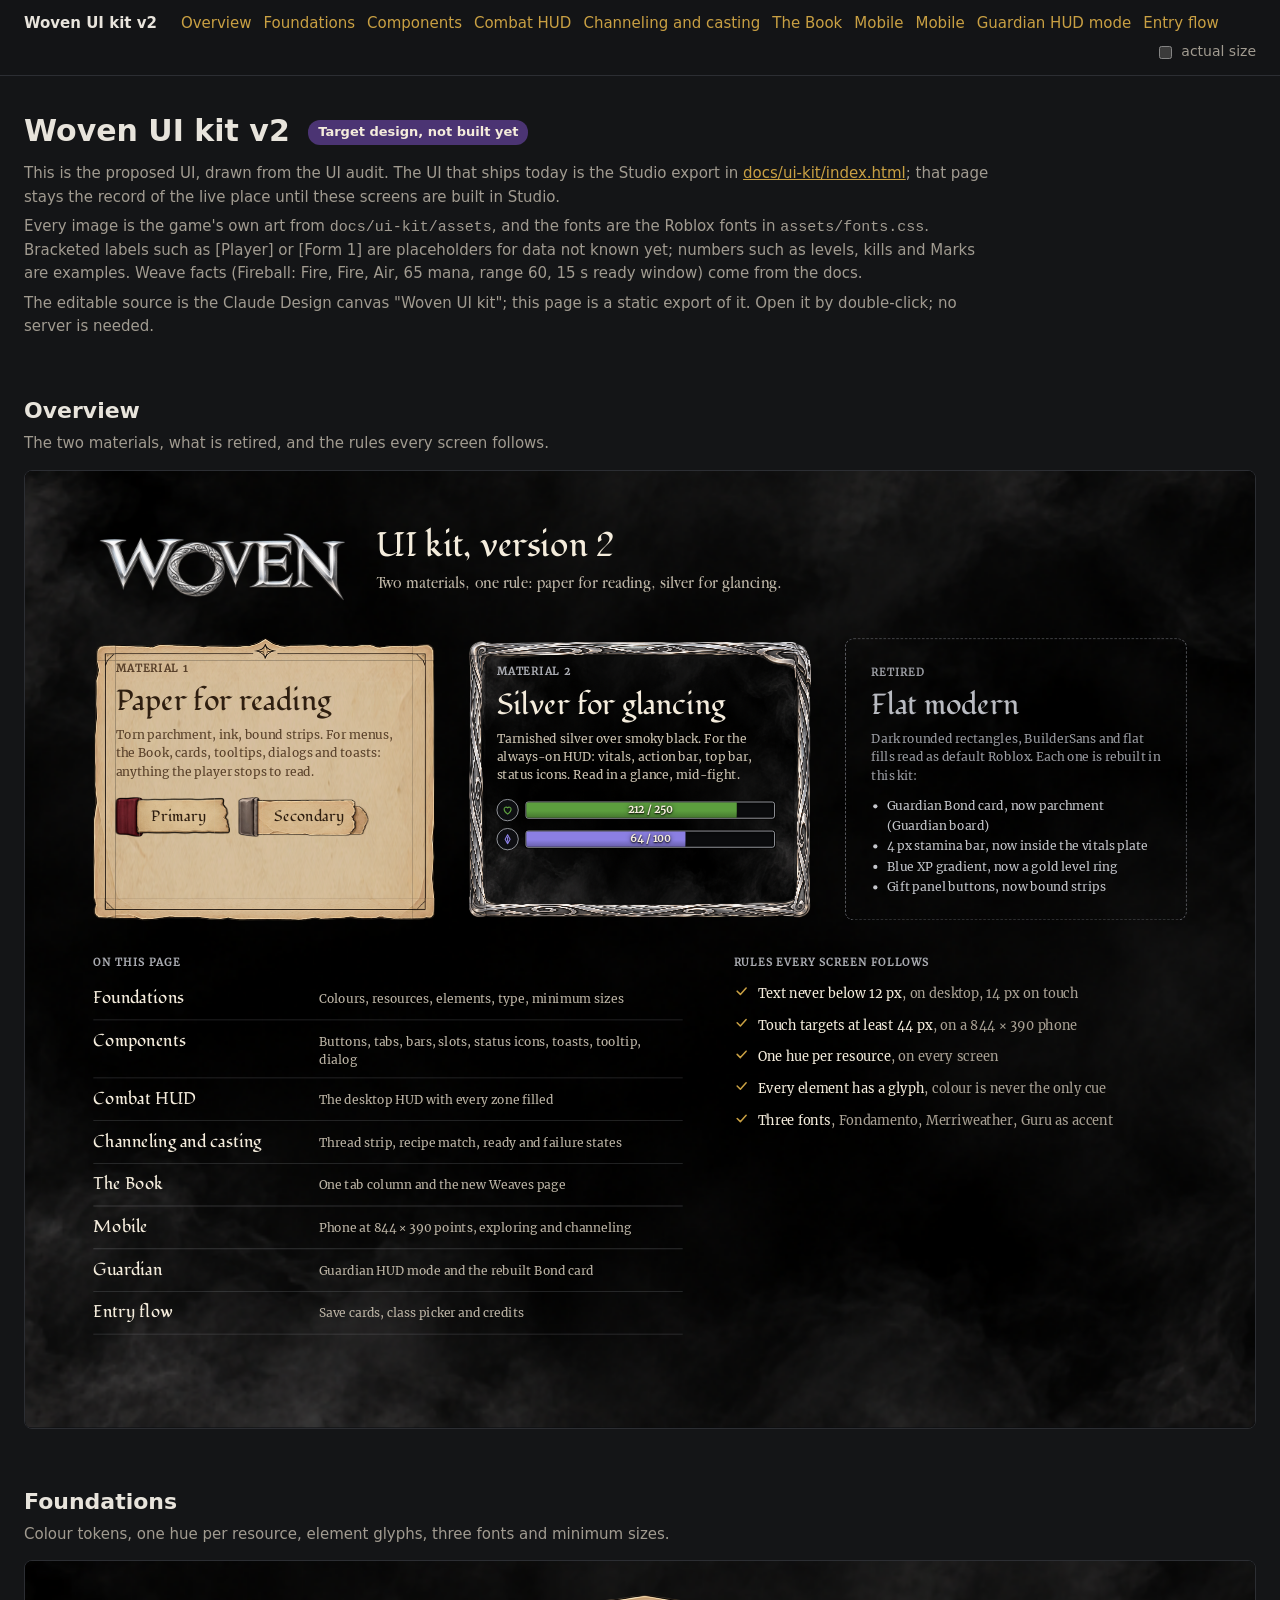
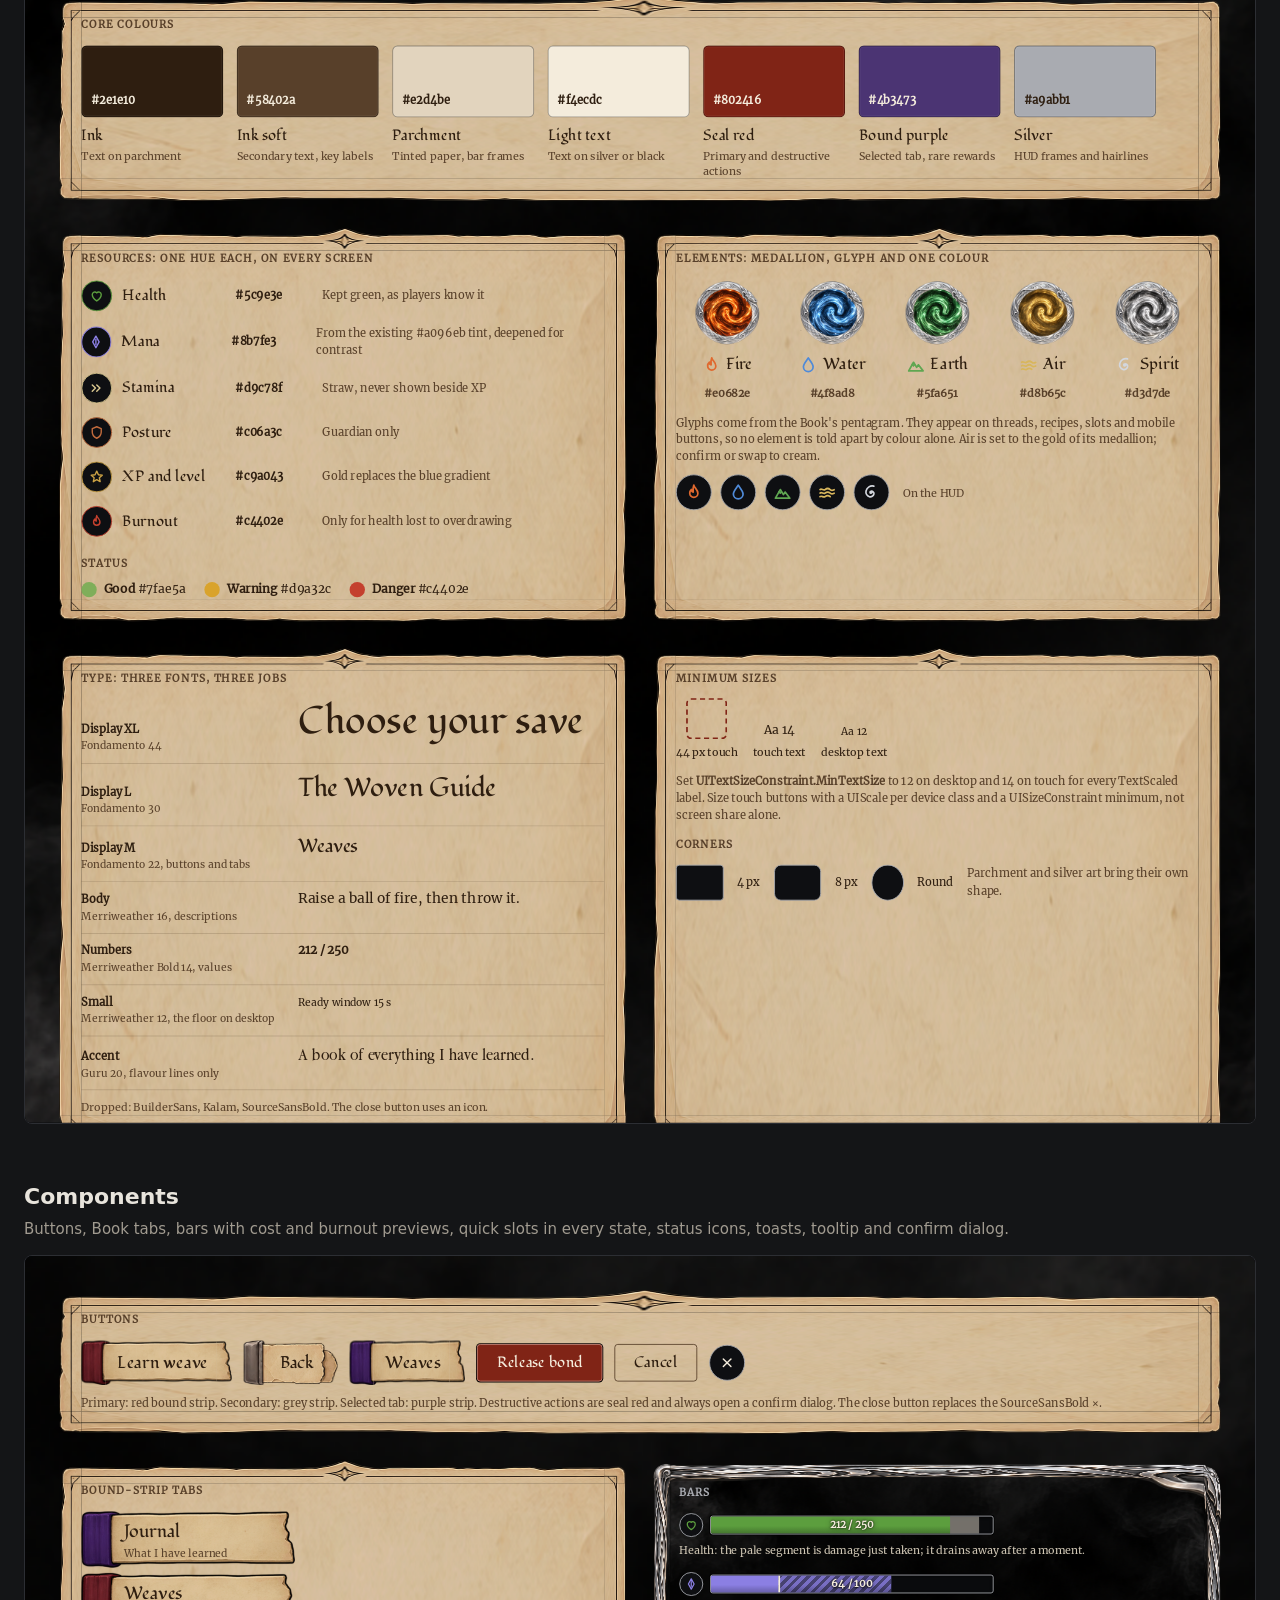
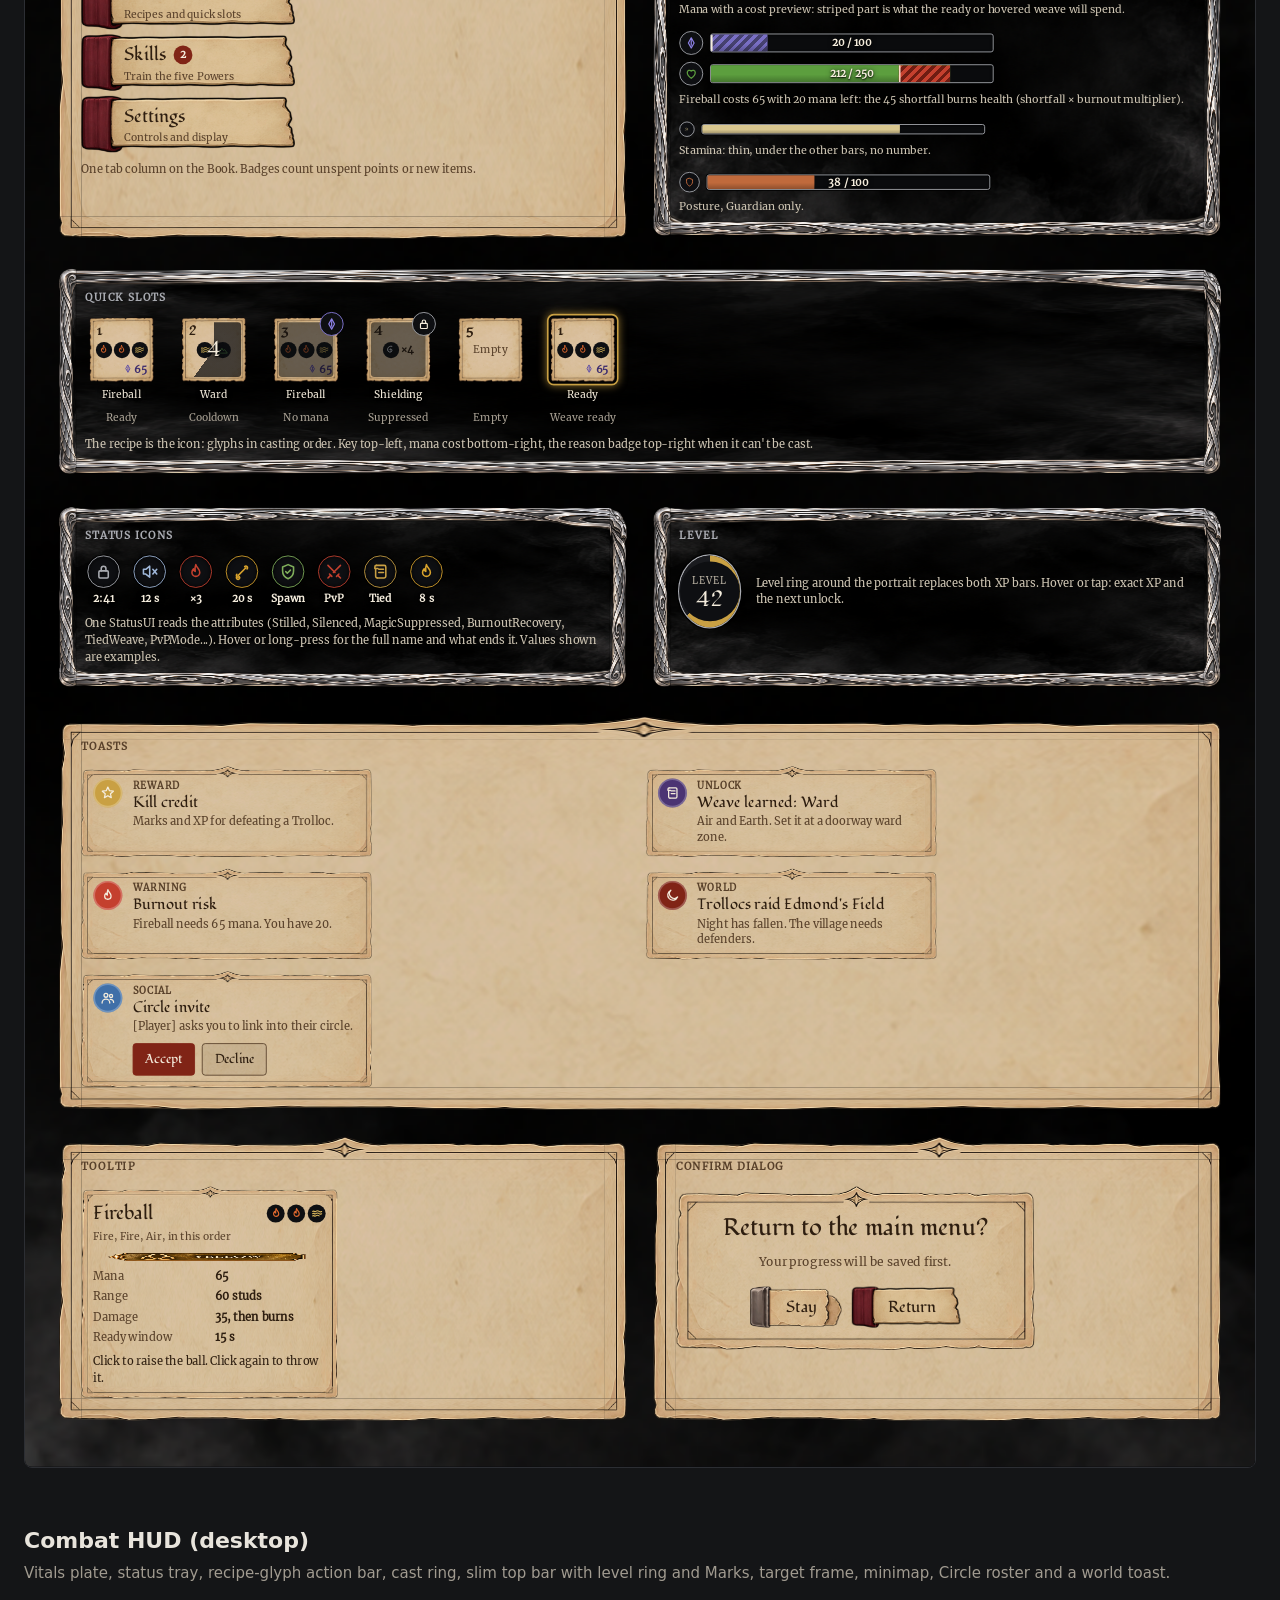
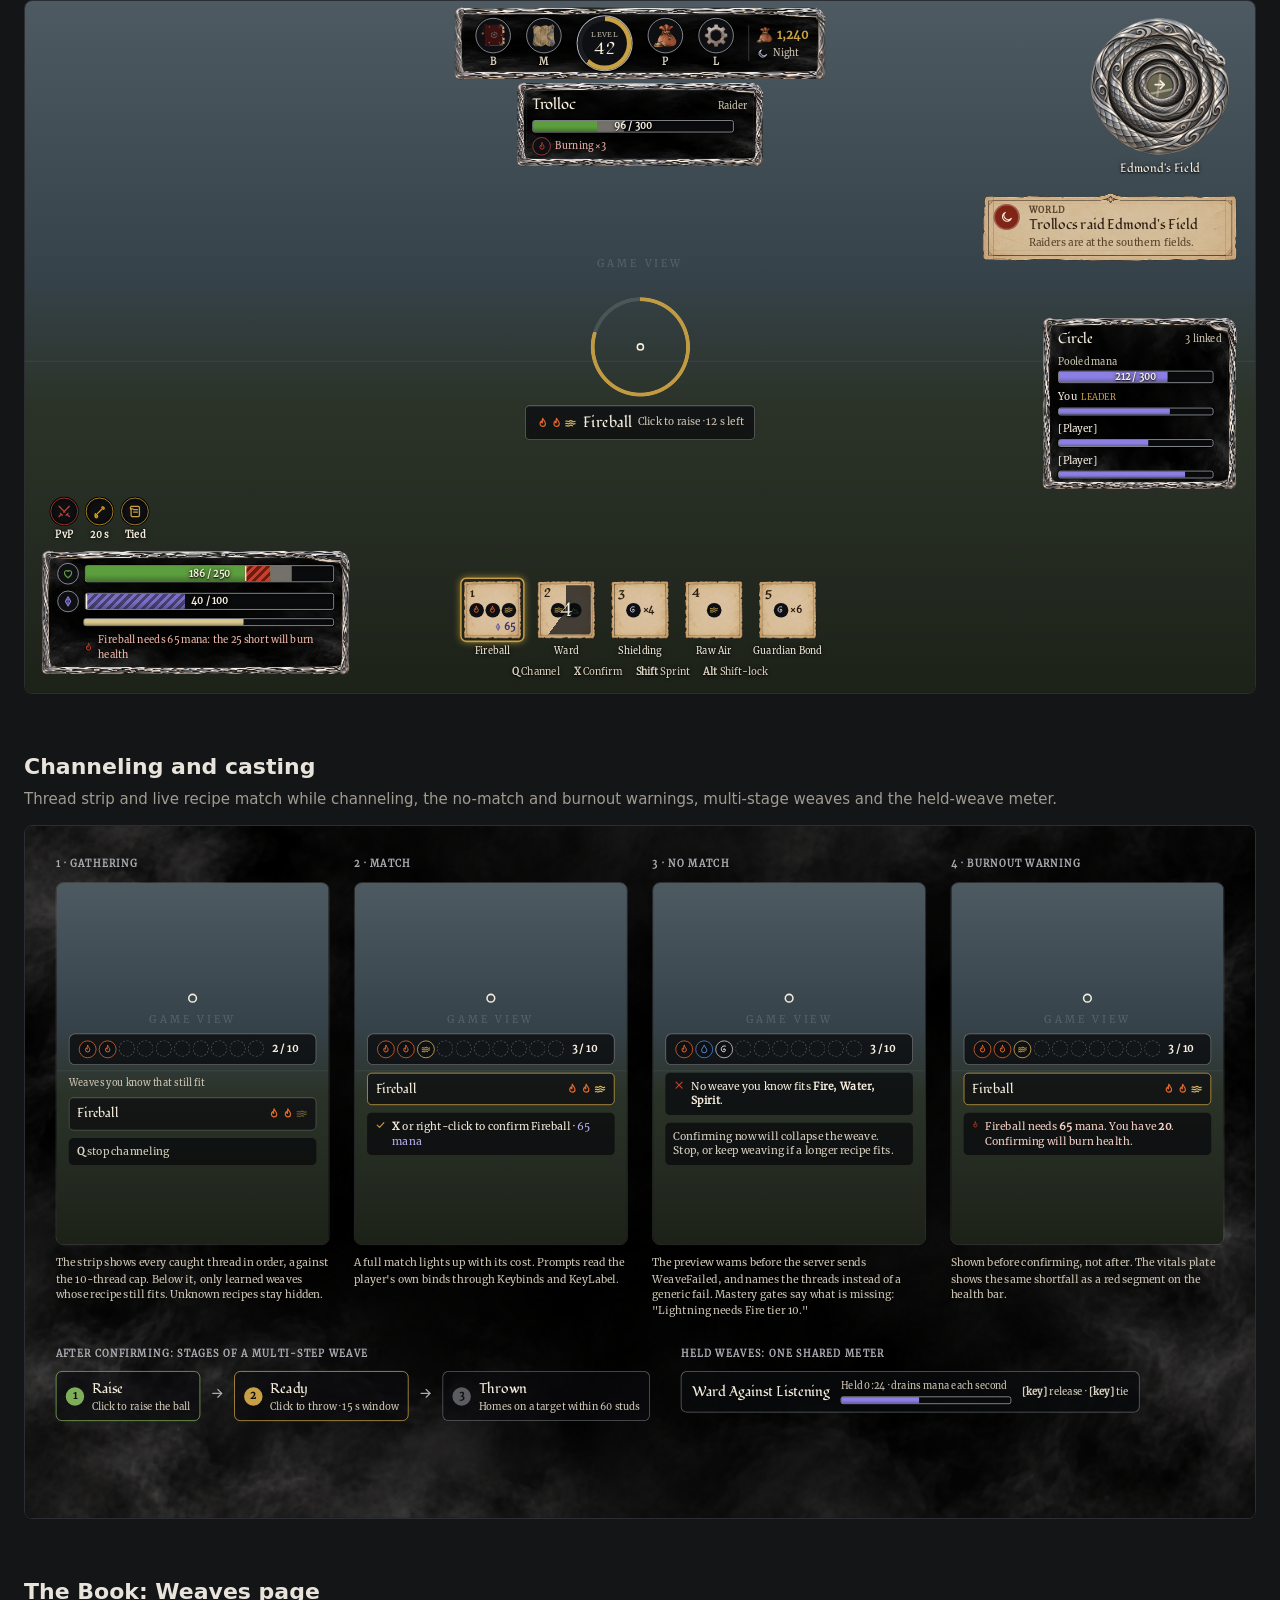
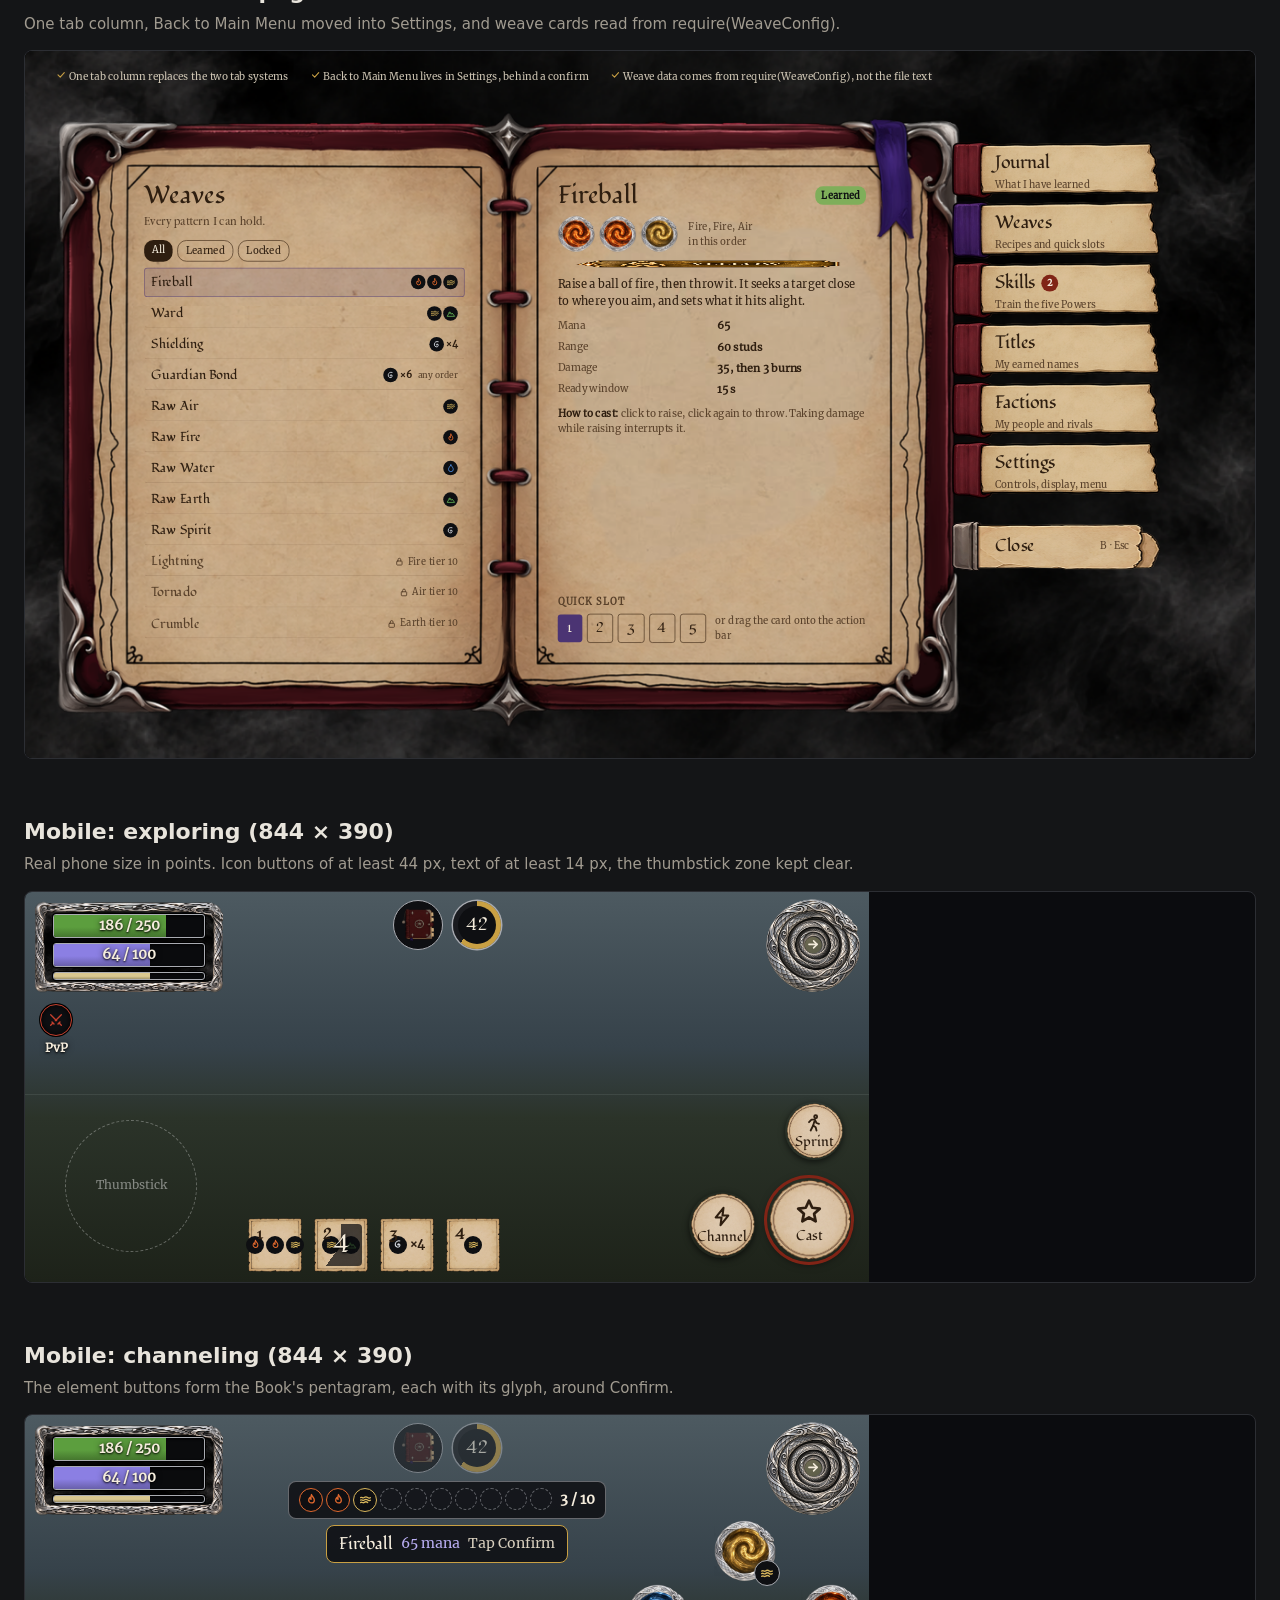
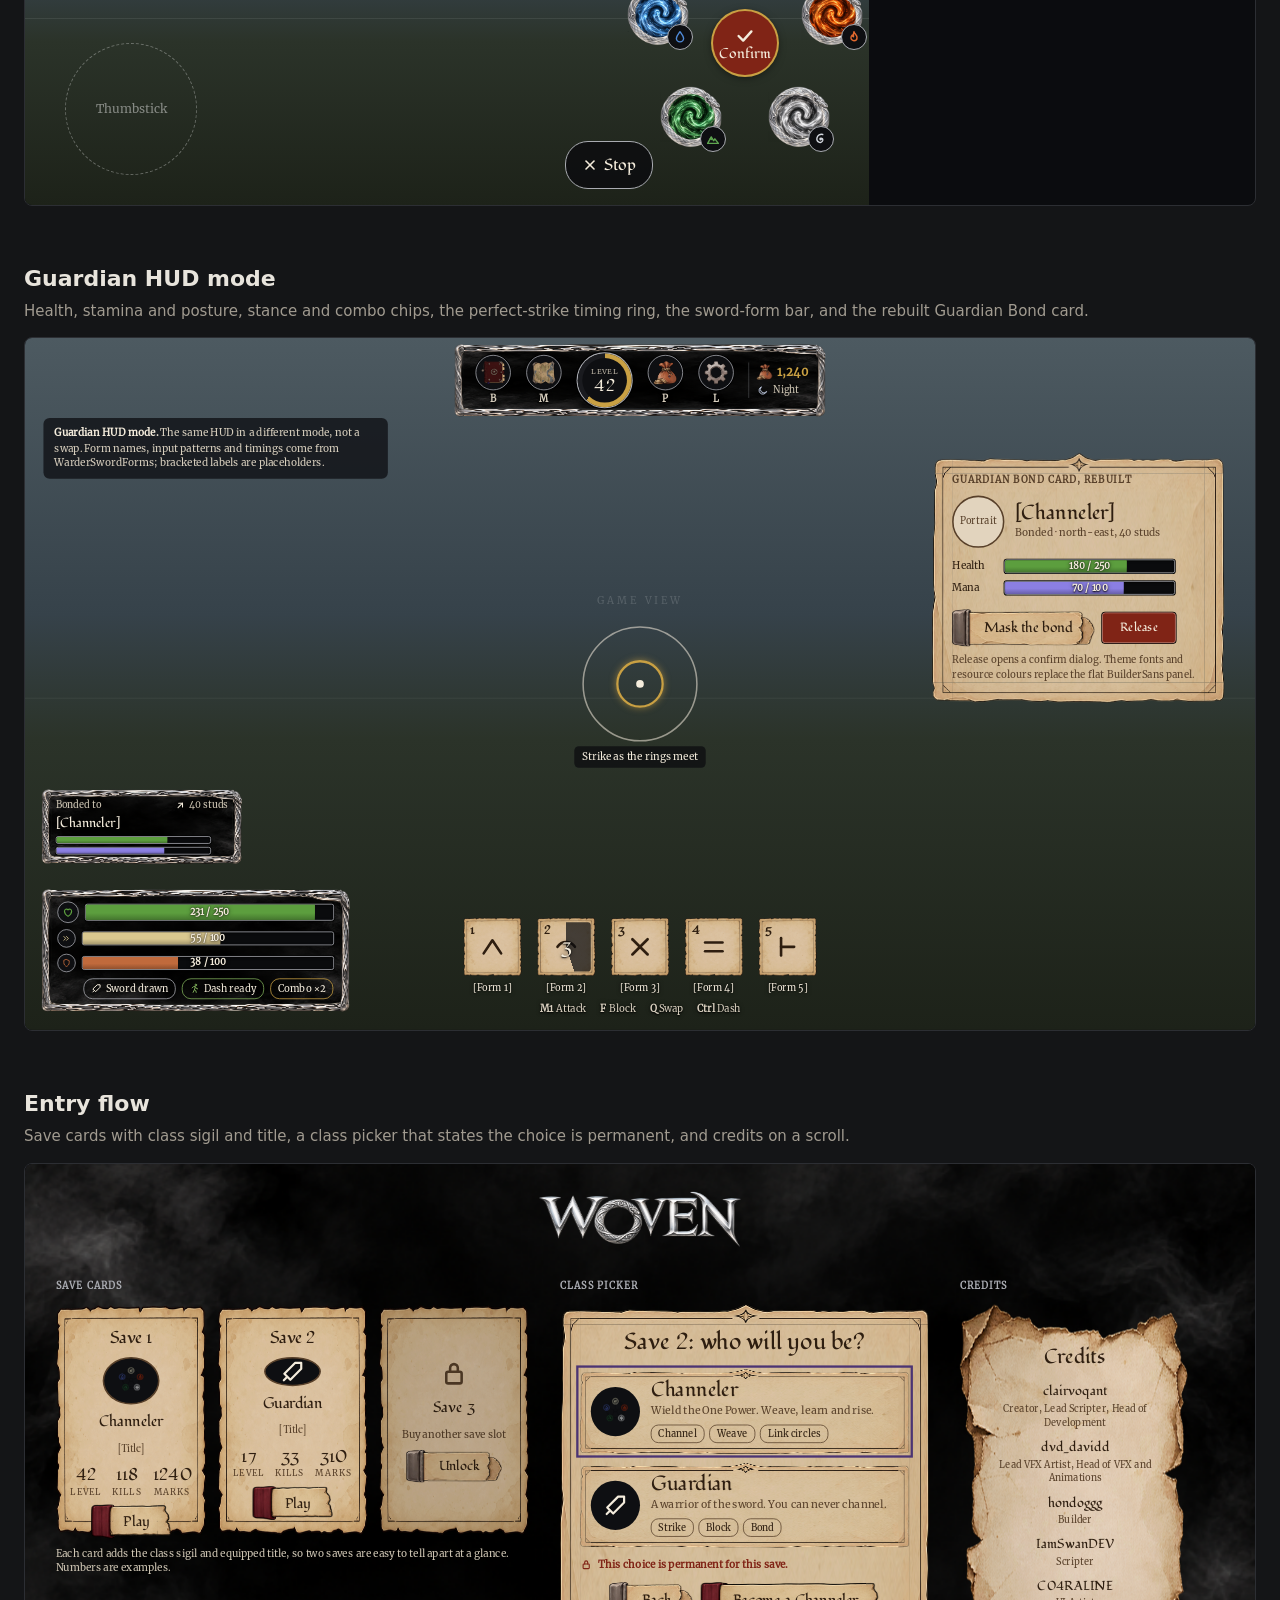
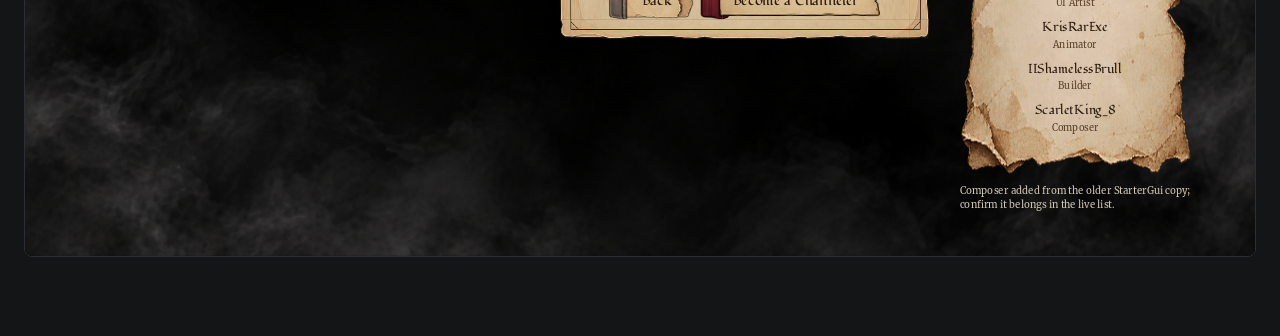
==== docs/ui-kit/v2/index.html @ a9f10de5 "docs(ui-kit): add the v2 target design page Add docs/ui-kit/v2/index.html, the redesign that follows" ====
<!doctype html>
<html lang="en">
<head>
<meta charset="utf-8">
<meta name="viewport" content="width=device-width, initial-scale=1">
<title>Woven UI kit v2 (target design)</title>
<link rel="stylesheet" href="../assets/fonts.css">
<style>
:root{color-scheme:dark;--bg:#141517;--panel:#1c1d21;--line:#2c2e33;--text:#e8e4dc;--muted:#a19b90;--gold:#c9a043}
html,body{margin:0;background:var(--bg);color:var(--text);font:15px/1.55 system-ui,-apple-system,Segoe UI,sans-serif}
.top{position:sticky;top:0;z-index:10;display:flex;flex-wrap:wrap;gap:6px 16px;align-items:center;padding:12px 24px;background:rgba(20,21,23,.94);border-bottom:1px solid var(--line);backdrop-filter:blur(6px)}
.top b{margin-right:8px} .top nav a{color:var(--gold);text-decoration:none;margin-right:12px;white-space:nowrap} .top nav a:hover{text-decoration:underline}
.top label{margin-left:auto;color:var(--muted);font-size:14px;display:flex;gap:6px;align-items:center}
main{max-width:1680px;margin:0 auto;padding:32px 24px 80px}
header.intro h1{margin:0 0 8px;font-size:30px}
header.intro p{margin:6px 0;color:var(--muted);max-width:980px}
header.intro a{color:var(--gold)}
.status{display:inline-block;padding:2px 10px;border-radius:12px;background:#4b3473;color:#f4ecdc;font-size:13px;font-weight:600;margin-left:8px;vertical-align:middle}
section{margin-top:56px} section h2{margin:0;font-size:22px} .desc{margin:4px 0 14px;color:var(--muted)}
.frame{position:relative;overflow:hidden;border:1px solid var(--line);border-radius:8px;background:#0b0c0f}
.frame.actual{overflow:auto}
.scaler{transform-origin:0 0}

body{margin:0}

.parch{border-style:solid;border-width:26px;border-image:url(../assets/108494879019670.png) 64 fill / 26px stretch}
.parch-sm{border-style:solid;border-width:14px;border-image:url(../assets/108494879019670.png) 64 fill / 14px stretch}
.slotbg{background:url(../assets/131123073609732.png) center/100% 100% no-repeat}
.roundbg{background:url(../assets/91527845681015.png) center/100% 100% no-repeat}
.strip-red{background:url(../assets/97760911897294.png) center/100% 100% no-repeat}
.strip-purple{background:url(../assets/71221942296508.png) center/100% 100% no-repeat}
.strip-grey{background:url(../assets/74534951371925.png) center/100% 100% no-repeat}
.btn-red{border-style:solid;border-width:0 18px 0 28px;border-image:url(../assets/97760911897294.png) 0 70 0 110 fill stretch}
.btn-purple{border-style:solid;border-width:0 18px 0 28px;border-image:url(../assets/71221942296508.png) 0 70 0 110 fill stretch}
.btn-grey{border-style:solid;border-width:0 18px 0 28px;border-image:url(../assets/74534951371925.png) 0 70 0 110 fill stretch}
.tallbg{background:url(../assets/97163414391034.png) center/100% 100% no-repeat}
.knot{border-style:solid;border-width:20px;border-image:url(../assets/121050680426343.png) 112 fill / 20px stretch}
.knot-sm{border-style:solid;border-width:12px;border-image:url(../assets/121050680426343.png) 112 fill / 12px stretch}
.ringbg{background:url(../assets/110058497240611.png) center/100% 100% no-repeat}
.coilbg{background:url(../assets/120619128282445.png) center/100% 100% no-repeat}
.smoke{background:#0b0c0f url(../assets/80391937209124.png) center/cover no-repeat}
.bookbg{background:url(book-spread.png) center/100% 100% no-repeat}
.world{background:linear-gradient(180deg,#4d5a61 0%,#36424a 40%,#2b3329 58%,#1d2219 100%)}
.divider{background:url(../assets/78722333812585.png) center/100% 100% no-repeat}
.goldline{background:url(../assets/137381899011035.png) center/100% 100% no-repeat}
.goldring{background:url(../assets/139179561160146.png) center/100% 100% no-repeat}

</style>
</head>
<body>
<div class="top"><b>Woven UI kit v2</b><nav><a href="#overview">Overview</a><a href="#foundations">Foundations</a><a href="#components">Components</a><a href="#combat-hud">Combat HUD</a><a href="#channeling">Channeling and casting</a><a href="#book">The Book</a><a href="#mobile-explore">Mobile</a><a href="#mobile-channel">Mobile</a><a href="#guardian">Guardian HUD mode</a><a href="#entry">Entry flow</a></nav><label><input type="checkbox" id="actual"> actual size</label></div>
<main>
<header class="intro">
<h1>Woven UI kit v2 <span class="status">Target design, not built yet</span></h1>
<p>This is the proposed UI, drawn from the UI audit. The UI that ships today is the Studio export in <a href="../index.html">docs/ui-kit/index.html</a>; that page stays the record of the live place until these screens are built in Studio.</p>
<p>Every image is the game's own art from <code>docs/ui-kit/assets</code>, and the fonts are the Roblox fonts in <code>assets/fonts.css</code>. Bracketed labels such as [Player] or [Form 1] are placeholders for data not known yet; numbers such as levels, kills and Marks are examples. Weave facts (Fireball: Fire, Fire, Air, 65 mana, range 60, 15 s ready window) come from the docs.</p>
<p>The editable source is the Claude Design canvas "Woven UI kit"; this page is a static export of it. Open it by double-click; no server is needed.</p>
</header>
<section id="overview">
<h2>Overview</h2>
<p class="desc">The two materials, what is retired, and the rules every screen follows.</p>
<div class="frame" data-w="1440" data-h="1120"><div class="scaler"><div class="ab" style="width: 1440px; height: 1120px; box-sizing: border-box; position: relative; overflow: hidden; font-family:'rbx-Merriweather','Merriweather',Georgia,serif; color: #f4ecdc; ">
<div class="smoke" style="position: absolute; inset: 0;"></div>
<div style="position: absolute; inset: 0; padding: 64px 80px; box-sizing: border-box; display: flex; flex-direction: column; gap: 40px;">
  <div style="display: flex; align-items: flex-end; gap: 28px;">
    <img src="../assets/89310180439736.png" alt="Woven" style="height: 92px; display: block;">
    <div style="padding-bottom: 10px;">
      <div style="font-family:'rbx-Fondamento','Fondamento',Georgia,serif; font-size: 40px; color: #f4ecdc; line-height: 1;">UI kit, version 2</div>
      <div style="font-family:'rbx-Guru','rbx-Merriweather',Georgia,serif; font-size: 20px; color: #bdb5a6; margin-top: 8px;">Two materials, one rule: paper for reading, silver for glancing.</div>
    </div>
  </div>
  <div style="display: flex; gap: 40px;">
<div class="parch" style="width: 400px; height: 330px; box-sizing: border-box; color: #2e1e10; display: flex; flex-direction: column; gap: 12px;">
  <div style="font-size: 12px; letter-spacing: .1em; text-transform: uppercase; font-weight: 700; color: #58402a;">Material 1</div>
  <div style="font-family:'rbx-Fondamento','Fondamento',Georgia,serif; font-size: 34px; line-height: 1;">Paper for reading</div>
  <div style="font-size: 14px; line-height: 1.55; color: #58402a;">Torn parchment, ink, bound strips. For menus, the Book, cards, tooltips, dialogs and toasts: anything the player stops to read.</div>
  <div style="display: flex; gap: 10px; margin-top: 6px;"><button class="btn-red" style="margin: 0; box-sizing: border-box; cursor: pointer;  height: 46px; padding: 0 10px 0 14px; background-color: transparent; display: inline-flex; align-items: center; justify-content: center; font-family:'rbx-Fondamento','Fondamento',Georgia,serif; font-size: 18px; color: #2e1e10;">Primary</button><button class="btn-grey" style="margin: 0; box-sizing: border-box; cursor: pointer;  height: 46px; padding: 0 10px 0 14px; background-color: transparent; display: inline-flex; align-items: center; justify-content: center; font-family:'rbx-Fondamento','Fondamento',Georgia,serif; font-size: 18px; color: #2e1e10;">Secondary</button></div>
</div>
<div class="knot" style="width: 400px; height: 330px; box-sizing: border-box; padding: 10px 12px; display: flex; flex-direction: column; gap: 12px;">
  <div style="font-size: 12px; letter-spacing: .1em; text-transform: uppercase; font-weight: 700; color: #a9abb1;">Material 2</div>
  <div style="font-family:'rbx-Fondamento','Fondamento',Georgia,serif; font-size: 34px; line-height: 1; color: #f4ecdc;">Silver for glancing</div>
  <div style="font-size: 14px; line-height: 1.55; color: #cfc6b4;">Tarnished silver over smoky black. For the always-on HUD: vitals, action bar, top bar, status icons. Read in a glance, mid-fight.</div>
  <div style="display: flex; flex-direction: column; gap: 8px; margin-top: 4px;"><div style="display: flex; align-items: center; gap: 8px;"><div style="width: 24px; height: 24px; flex: none; display: flex; align-items: center; justify-content: center; border-radius: 50%; background: #0e0f12; border: 1px solid #a9abb1;"><svg width="14" height="14" viewBox="0 0 24 24" fill="none" stroke="#5c9e3e" stroke-width="2.2" stroke-linecap="round" stroke-linejoin="round" role="img" aria-label="Health"><path d="M12 20s-7-4.4-7-10a4 4 0 0 1 7-2.6A4 4 0 0 1 19 10c0 5.6-7 10-7 10z"/></svg></div><div style="position: relative; width: 290px; height: 18px; background: #0a0b0d; border: 1px solid #a9abb1; border-radius: 3px; overflow: hidden; box-shadow: 0 0 0 1px #000, inset 0 1px 3px rgba(0,0,0,.8);"><div style="position: absolute; left: 0; top: 0; bottom: 0; width: 84.8%; background: linear-gradient(180deg, #5c9e3e 0%, #5c9e3e 55%, rgba(0,0,0,.25) 100%), #5c9e3e;"></div><div style="position: absolute; inset: 0; display: flex; align-items: center; justify-content: center; font-size: 12px; font-weight: 700; color: #f4ecdc; text-shadow:0 1px 2px rgba(0,0,0,.9),0 0 6px rgba(0,0,0,.6);">212 / 250</div></div></div><div style="display: flex; align-items: center; gap: 8px;"><div style="width: 24px; height: 24px; flex: none; display: flex; align-items: center; justify-content: center; border-radius: 50%; background: #0e0f12; border: 1px solid #a9abb1;"><svg width="14" height="14" viewBox="0 0 24 24" fill="none" stroke="#8b7fe3" stroke-width="2.2" stroke-linecap="round" stroke-linejoin="round" role="img" aria-label="Mana"><path d="M12 3l5 9-5 9-5-9z"/><path d="M12 8v8"/></svg></div><div style="position: relative; width: 290px; height: 18px; background: #0a0b0d; border: 1px solid #a9abb1; border-radius: 3px; overflow: hidden; box-shadow: 0 0 0 1px #000, inset 0 1px 3px rgba(0,0,0,.8);"><div style="position: absolute; left: 0; top: 0; bottom: 0; width: 64.0%; background: linear-gradient(180deg, #8b7fe3 0%, #8b7fe3 55%, rgba(0,0,0,.25) 100%), #8b7fe3;"></div><div style="position: absolute; inset: 0; display: flex; align-items: center; justify-content: center; font-size: 12px; font-weight: 700; color: #f4ecdc; text-shadow:0 1px 2px rgba(0,0,0,.9),0 0 6px rgba(0,0,0,.6);">64 / 100</div></div></div></div>
</div>
<div style="width: 400px; height: 330px; box-sizing: border-box; padding: 30px; border: 1px dashed #6b6d73; border-radius: 10px; display: flex; flex-direction: column; gap: 12px;">
  <div style="font-size: 12px; letter-spacing: .1em; text-transform: uppercase; font-weight: 700; color: #9a9ca2;">Retired</div>
  <div style="font-family:'rbx-Fondamento','Fondamento',Georgia,serif; font-size: 34px; line-height: 1; color: #b9bbc1;">Flat modern</div>
  <div style="font-size: 14px; line-height: 1.55; color: #9a9ca2;">Dark rounded rectangles, BuilderSans and flat fills read as default Roblox. Each one is rebuilt in this kit:</div>
  <ul style="margin: 0; padding-left: 18px; font-size: 14px; line-height: 1.7; color: #c4c6cb;">
    <li>Guardian Bond card, now parchment (Guardian board)</li>
    <li>4 px stamina bar, now inside the vitals plate</li>
    <li>Blue XP gradient, now a gold level ring</li>
    <li>Gift panel buttons, now bound strips</li>
  </ul>
</div></div>
  <div style="display: flex; gap: 60px;">
    <div style="flex: 1.3;"><div style="font-size: 12px; letter-spacing: .1em; text-transform: uppercase; font-weight: 700; color: #a9abb1;">On this page</div><div style="margin-top: 8px;"><div style="display: flex; gap: 14px; align-items: baseline; padding: 9px 0; border-bottom: 1px solid rgba(169,171,177,.25);"><div style="font-family:'rbx-Fondamento','Fondamento',Georgia,serif; font-size: 20px; color: #f4ecdc; width: 250px; flex: none;">Foundations</div><div style="font-size: 14px; color: #bdb5a6;">Colours, resources, elements, type, minimum sizes</div></div><div style="display: flex; gap: 14px; align-items: baseline; padding: 9px 0; border-bottom: 1px solid rgba(169,171,177,.25);"><div style="font-family:'rbx-Fondamento','Fondamento',Georgia,serif; font-size: 20px; color: #f4ecdc; width: 250px; flex: none;">Components</div><div style="font-size: 14px; color: #bdb5a6;">Buttons, tabs, bars, slots, status icons, toasts, tooltip, dialog</div></div><div style="display: flex; gap: 14px; align-items: baseline; padding: 9px 0; border-bottom: 1px solid rgba(169,171,177,.25);"><div style="font-family:'rbx-Fondamento','Fondamento',Georgia,serif; font-size: 20px; color: #f4ecdc; width: 250px; flex: none;">Combat HUD</div><div style="font-size: 14px; color: #bdb5a6;">The desktop HUD with every zone filled</div></div><div style="display: flex; gap: 14px; align-items: baseline; padding: 9px 0; border-bottom: 1px solid rgba(169,171,177,.25);"><div style="font-family:'rbx-Fondamento','Fondamento',Georgia,serif; font-size: 20px; color: #f4ecdc; width: 250px; flex: none;">Channeling and casting</div><div style="font-size: 14px; color: #bdb5a6;">Thread strip, recipe match, ready and failure states</div></div><div style="display: flex; gap: 14px; align-items: baseline; padding: 9px 0; border-bottom: 1px solid rgba(169,171,177,.25);"><div style="font-family:'rbx-Fondamento','Fondamento',Georgia,serif; font-size: 20px; color: #f4ecdc; width: 250px; flex: none;">The Book</div><div style="font-size: 14px; color: #bdb5a6;">One tab column and the new Weaves page</div></div><div style="display: flex; gap: 14px; align-items: baseline; padding: 9px 0; border-bottom: 1px solid rgba(169,171,177,.25);"><div style="font-family:'rbx-Fondamento','Fondamento',Georgia,serif; font-size: 20px; color: #f4ecdc; width: 250px; flex: none;">Mobile</div><div style="font-size: 14px; color: #bdb5a6;">Phone at 844 × 390 points, exploring and channeling</div></div><div style="display: flex; gap: 14px; align-items: baseline; padding: 9px 0; border-bottom: 1px solid rgba(169,171,177,.25);"><div style="font-family:'rbx-Fondamento','Fondamento',Georgia,serif; font-size: 20px; color: #f4ecdc; width: 250px; flex: none;">Guardian</div><div style="font-size: 14px; color: #bdb5a6;">Guardian HUD mode and the rebuilt Bond card</div></div><div style="display: flex; gap: 14px; align-items: baseline; padding: 9px 0; border-bottom: 1px solid rgba(169,171,177,.25);"><div style="font-family:'rbx-Fondamento','Fondamento',Georgia,serif; font-size: 20px; color: #f4ecdc; width: 250px; flex: none;">Entry flow</div><div style="font-size: 14px; color: #bdb5a6;">Save cards, class picker and credits</div></div></div></div>
    <div style="flex: 1;"><div style="font-size: 12px; letter-spacing: .1em; text-transform: uppercase; font-weight: 700; color: #a9abb1;">Rules every screen follows</div><div style="margin-top: 8px;"><div style="display: flex; gap: 10px; align-items: flex-start; padding: 7px 0;"><svg width="18" height="18" viewBox="0 0 24 24" fill="none" stroke="#c9a043" stroke-width="2.4" stroke-linecap="round" stroke-linejoin="round" aria-hidden="true"><path d="M5 12l5 5 9-10"/></svg><div style="font-size: 15px; color: #f4ecdc;">Text never below 12 px<span style="color: #a9a194;">, on desktop, 14 px on touch</span></div></div><div style="display: flex; gap: 10px; align-items: flex-start; padding: 7px 0;"><svg width="18" height="18" viewBox="0 0 24 24" fill="none" stroke="#c9a043" stroke-width="2.4" stroke-linecap="round" stroke-linejoin="round" aria-hidden="true"><path d="M5 12l5 5 9-10"/></svg><div style="font-size: 15px; color: #f4ecdc;">Touch targets at least 44 px<span style="color: #a9a194;">, on a 844 × 390 phone</span></div></div><div style="display: flex; gap: 10px; align-items: flex-start; padding: 7px 0;"><svg width="18" height="18" viewBox="0 0 24 24" fill="none" stroke="#c9a043" stroke-width="2.4" stroke-linecap="round" stroke-linejoin="round" aria-hidden="true"><path d="M5 12l5 5 9-10"/></svg><div style="font-size: 15px; color: #f4ecdc;">One hue per resource<span style="color: #a9a194;">, on every screen</span></div></div><div style="display: flex; gap: 10px; align-items: flex-start; padding: 7px 0;"><svg width="18" height="18" viewBox="0 0 24 24" fill="none" stroke="#c9a043" stroke-width="2.4" stroke-linecap="round" stroke-linejoin="round" aria-hidden="true"><path d="M5 12l5 5 9-10"/></svg><div style="font-size: 15px; color: #f4ecdc;">Every element has a glyph<span style="color: #a9a194;">, colour is never the only cue</span></div></div><div style="display: flex; gap: 10px; align-items: flex-start; padding: 7px 0;"><svg width="18" height="18" viewBox="0 0 24 24" fill="none" stroke="#c9a043" stroke-width="2.4" stroke-linecap="round" stroke-linejoin="round" aria-hidden="true"><path d="M5 12l5 5 9-10"/></svg><div style="font-size: 15px; color: #f4ecdc;">Three fonts<span style="color: #a9a194;">, Fondamento, Merriweather, Guru as accent</span></div></div></div></div>
  </div>
</div></div></div></div>
</section><section id="foundations">
<h2>Foundations</h2>
<p class="desc">Colour tokens, one hue per resource, element glyphs, three fonts and minimum sizes.</p>
<div class="frame" data-w="1440" data-h="1360"><div class="scaler"><div class="ab" style="width: 1440px; height: 1360px; box-sizing: border-box; position: relative; overflow: hidden; font-family:'rbx-Merriweather','Merriweather',Georgia,serif; color: #f4ecdc; ">
<div class="smoke" style="position: absolute; inset: 0;"></div>
<div style="position: absolute; inset: 40px; display: grid; grid-template-columns: repeat(2, minmax(0, 1fr)); gap: 32px;">
  <div class="parch" style="grid-column: 1 / 3; box-sizing: border-box;">
    <div style="font-size: 12px; letter-spacing: .1em; text-transform: uppercase; font-weight: 700; color: #58402a;">Core colours</div>
    <div style="display: flex; gap: 16px; margin-top: 14px;"><div style="width: 166px;"><div style="height: 84px; border-radius: 6px; background: #2e1e10; border: 1px solid rgba(0,0,0,.35); box-shadow: inset 0 0 0 1px rgba(255,255,255,.08); display: flex; align-items: flex-end; padding: 8px 10px; box-sizing: border-box; font-size: 13px; font-weight: 700; color: #f4ecdc;">#2e1e10</div><div style="font-family:'rbx-Fondamento','Fondamento',Georgia,serif; font-size: 18px; margin-top: 8px; color: #2e1e10;">Ink</div><div style="font-size: 12.5px; color: #58402a; line-height: 1.4; margin-top: 2px;">Text on parchment</div></div><div style="width: 166px;"><div style="height: 84px; border-radius: 6px; background: #58402a; border: 1px solid rgba(0,0,0,.35); box-shadow: inset 0 0 0 1px rgba(255,255,255,.08); display: flex; align-items: flex-end; padding: 8px 10px; box-sizing: border-box; font-size: 13px; font-weight: 700; color: #f4ecdc;">#58402a</div><div style="font-family:'rbx-Fondamento','Fondamento',Georgia,serif; font-size: 18px; margin-top: 8px; color: #2e1e10;">Ink soft</div><div style="font-size: 12.5px; color: #58402a; line-height: 1.4; margin-top: 2px;">Secondary text, key labels</div></div><div style="width: 166px;"><div style="height: 84px; border-radius: 6px; background: #e2d4be; border: 1px solid rgba(0,0,0,.35); box-shadow: inset 0 0 0 1px rgba(255,255,255,.08); display: flex; align-items: flex-end; padding: 8px 10px; box-sizing: border-box; font-size: 13px; font-weight: 700; color: #2e1e10;">#e2d4be</div><div style="font-family:'rbx-Fondamento','Fondamento',Georgia,serif; font-size: 18px; margin-top: 8px; color: #2e1e10;">Parchment</div><div style="font-size: 12.5px; color: #58402a; line-height: 1.4; margin-top: 2px;">Tinted paper, bar frames</div></div><div style="width: 166px;"><div style="height: 84px; border-radius: 6px; background: #f4ecdc; border: 1px solid rgba(0,0,0,.35); box-shadow: inset 0 0 0 1px rgba(255,255,255,.08); display: flex; align-items: flex-end; padding: 8px 10px; box-sizing: border-box; font-size: 13px; font-weight: 700; color: #2e1e10;">#f4ecdc</div><div style="font-family:'rbx-Fondamento','Fondamento',Georgia,serif; font-size: 18px; margin-top: 8px; color: #2e1e10;">Light text</div><div style="font-size: 12.5px; color: #58402a; line-height: 1.4; margin-top: 2px;">Text on silver or black</div></div><div style="width: 166px;"><div style="height: 84px; border-radius: 6px; background: #802416; border: 1px solid rgba(0,0,0,.35); box-shadow: inset 0 0 0 1px rgba(255,255,255,.08); display: flex; align-items: flex-end; padding: 8px 10px; box-sizing: border-box; font-size: 13px; font-weight: 700; color: #f4ecdc;">#802416</div><div style="font-family:'rbx-Fondamento','Fondamento',Georgia,serif; font-size: 18px; margin-top: 8px; color: #2e1e10;">Seal red</div><div style="font-size: 12.5px; color: #58402a; line-height: 1.4; margin-top: 2px;">Primary and destructive actions</div></div><div style="width: 166px;"><div style="height: 84px; border-radius: 6px; background: #4b3473; border: 1px solid rgba(0,0,0,.35); box-shadow: inset 0 0 0 1px rgba(255,255,255,.08); display: flex; align-items: flex-end; padding: 8px 10px; box-sizing: border-box; font-size: 13px; font-weight: 700; color: #f4ecdc;">#4b3473</div><div style="font-family:'rbx-Fondamento','Fondamento',Georgia,serif; font-size: 18px; margin-top: 8px; color: #2e1e10;">Bound purple</div><div style="font-size: 12.5px; color: #58402a; line-height: 1.4; margin-top: 2px;">Selected tab, rare rewards</div></div><div style="width: 166px;"><div style="height: 84px; border-radius: 6px; background: #a9abb1; border: 1px solid rgba(0,0,0,.35); box-shadow: inset 0 0 0 1px rgba(255,255,255,.08); display: flex; align-items: flex-end; padding: 8px 10px; box-sizing: border-box; font-size: 13px; font-weight: 700; color: #2e1e10;">#a9abb1</div><div style="font-family:'rbx-Fondamento','Fondamento',Georgia,serif; font-size: 18px; margin-top: 8px; color: #2e1e10;">Silver</div><div style="font-size: 12.5px; color: #58402a; line-height: 1.4; margin-top: 2px;">HUD frames and hairlines</div></div></div>
  </div>
  <div class="parch" style="box-sizing: border-box;">
    <div style="font-size: 12px; letter-spacing: .1em; text-transform: uppercase; font-weight: 700; color: #58402a;">Resources: one hue each, on every screen</div>
    <div style="margin-top: 8px;"><div style="display: flex; align-items: center; gap: 12px; padding: 8px 0;"><div style="width: 34px; height: 34px; border-radius: 50%; background: #0e0f12; border: 1.5px solid #5c9e3e; display: flex; align-items: center; justify-content: center;"><svg width="18" height="18" viewBox="0 0 24 24" fill="none" stroke="#5c9e3e" stroke-width="2.2" stroke-linecap="round" stroke-linejoin="round" aria-hidden="true"><path d="M12 20s-7-4.4-7-10a4 4 0 0 1 7-2.6A4 4 0 0 1 19 10c0 5.6-7 10-7 10z"/></svg></div><div style="width: 120px; font-family:'rbx-Fondamento','Fondamento',Georgia,serif; font-size: 18px; color: #2e1e10;">Health</div><div style="width: 90px; font-size: 13px; font-weight: 700; color: #2e1e10;">#5c9e3e</div><div style="font-size: 13px; color: #58402a;">Kept green, as players know it</div></div><div style="display: flex; align-items: center; gap: 12px; padding: 8px 0;"><div style="width: 34px; height: 34px; border-radius: 50%; background: #0e0f12; border: 1.5px solid #8b7fe3; display: flex; align-items: center; justify-content: center;"><svg width="18" height="18" viewBox="0 0 24 24" fill="none" stroke="#8b7fe3" stroke-width="2.2" stroke-linecap="round" stroke-linejoin="round" aria-hidden="true"><path d="M12 3l5 9-5 9-5-9z"/><path d="M12 8v8"/></svg></div><div style="width: 120px; font-family:'rbx-Fondamento','Fondamento',Georgia,serif; font-size: 18px; color: #2e1e10;">Mana</div><div style="width: 90px; font-size: 13px; font-weight: 700; color: #2e1e10;">#8b7fe3</div><div style="font-size: 13px; color: #58402a;">From the existing #a096eb tint, deepened for contrast</div></div><div style="display: flex; align-items: center; gap: 12px; padding: 8px 0;"><div style="width: 34px; height: 34px; border-radius: 50%; background: #0e0f12; border: 1.5px solid #d9c78f; display: flex; align-items: center; justify-content: center;"><svg width="18" height="18" viewBox="0 0 24 24" fill="none" stroke="#d9c78f" stroke-width="2.2" stroke-linecap="round" stroke-linejoin="round" aria-hidden="true"><path d="M5 7l5 5-5 5"/><path d="M12 7l5 5-5 5"/></svg></div><div style="width: 120px; font-family:'rbx-Fondamento','Fondamento',Georgia,serif; font-size: 18px; color: #2e1e10;">Stamina</div><div style="width: 90px; font-size: 13px; font-weight: 700; color: #2e1e10;">#d9c78f</div><div style="font-size: 13px; color: #58402a;">Straw, never shown beside XP</div></div><div style="display: flex; align-items: center; gap: 12px; padding: 8px 0;"><div style="width: 34px; height: 34px; border-radius: 50%; background: #0e0f12; border: 1.5px solid #c06a3c; display: flex; align-items: center; justify-content: center;"><svg width="18" height="18" viewBox="0 0 24 24" fill="none" stroke="#c06a3c" stroke-width="2.2" stroke-linecap="round" stroke-linejoin="round" aria-hidden="true"><path d="M12 3l7 3v5c0 5-3.5 8.5-7 10-3.5-1.5-7-5-7-10V6z"/></svg></div><div style="width: 120px; font-family:'rbx-Fondamento','Fondamento',Georgia,serif; font-size: 18px; color: #2e1e10;">Posture</div><div style="width: 90px; font-size: 13px; font-weight: 700; color: #2e1e10;">#c06a3c</div><div style="font-size: 13px; color: #58402a;">Guardian only</div></div><div style="display: flex; align-items: center; gap: 12px; padding: 8px 0;"><div style="width: 34px; height: 34px; border-radius: 50%; background: #0e0f12; border: 1.5px solid #c9a043; display: flex; align-items: center; justify-content: center;"><svg width="18" height="18" viewBox="0 0 24 24" fill="none" stroke="#c9a043" stroke-width="2.2" stroke-linecap="round" stroke-linejoin="round" aria-hidden="true"><path d="M12 3l2.6 5.6 6 .7-4.5 4.1 1.2 6L12 16.4 6.7 19.4l1.2-6L3.4 9.3l6-.7z"/></svg></div><div style="width: 120px; font-family:'rbx-Fondamento','Fondamento',Georgia,serif; font-size: 18px; color: #2e1e10;">XP and level</div><div style="width: 90px; font-size: 13px; font-weight: 700; color: #2e1e10;">#c9a043</div><div style="font-size: 13px; color: #58402a;">Gold replaces the blue gradient</div></div><div style="display: flex; align-items: center; gap: 12px; padding: 8px 0;"><div style="width: 34px; height: 34px; border-radius: 50%; background: #0e0f12; border: 1.5px solid #c4402e; display: flex; align-items: center; justify-content: center;"><svg width="18" height="18" viewBox="0 0 24 24" fill="none" stroke="#c4402e" stroke-width="2.2" stroke-linecap="round" stroke-linejoin="round" aria-hidden="true"><path d="M12 3c.6 3.5 5 5.5 5 10a5 5 0 0 1-10 0c0-2.2 1-3.6 2-4.6 0 1.9 1 3 2.2 3.2-.4-3-.6-5.3.8-8.6z"/></svg></div><div style="width: 120px; font-family:'rbx-Fondamento','Fondamento',Georgia,serif; font-size: 18px; color: #2e1e10;">Burnout</div><div style="width: 90px; font-size: 13px; font-weight: 700; color: #2e1e10;">#c4402e</div><div style="font-size: 13px; color: #58402a;">Only for health lost to overdrawing</div></div></div>
    <div style="margin-top: 14px;"><div style="font-size: 12px; letter-spacing: .1em; text-transform: uppercase; font-weight: 700; color: #58402a;">Status</div></div>
    <div style="display: flex; gap: 22px; margin-top: 10px;"><div style="display: flex; align-items: center; gap: 8px;"><div style="width: 18px; height: 18px; border-radius: 50%; background: #7fae5a;"></div><span style="font-size: 14px; color: #2e1e10;"><b>Good</b> #7fae5a</span></div><div style="display: flex; align-items: center; gap: 8px;"><div style="width: 18px; height: 18px; border-radius: 50%; background: #d9a32c;"></div><span style="font-size: 14px; color: #2e1e10;"><b>Warning</b> #d9a32c</span></div><div style="display: flex; align-items: center; gap: 8px;"><div style="width: 18px; height: 18px; border-radius: 50%; background: #c4402e;"></div><span style="font-size: 14px; color: #2e1e10;"><b>Danger</b> #c4402e</span></div></div>
  </div>
  <div class="parch" style="box-sizing: border-box;">
    <div style="font-size: 12px; letter-spacing: .1em; text-transform: uppercase; font-weight: 700; color: #58402a;">Elements: medallion, glyph and one colour</div>
    <div style="display: flex; justify-content: space-between; margin-top: 16px;"><div style="display: flex; flex-direction: column; align-items: center; gap: 8px; width: 120px;"><img src="../assets/122933148551698.png" alt="Fire" style="width: 76px; height: 76px; display: block;"><div style="display: flex; align-items: center; gap: 6px;"><svg width="22" height="22" viewBox="0 0 24 24" fill="none" stroke="#e0682e" stroke-width="2.2" stroke-linecap="round" stroke-linejoin="round" role="img" aria-label="Fire"><path d="M12 2.8c.6 3.6 5.2 5.6 5.2 10.4a5.2 5.2 0 0 1-10.4 0c0-2.3 1.1-3.8 2.2-4.8.1 2 1 3.2 2.2 3.4-.4-3.2-.6-5.6.8-9z"/></svg><span style="font-family:'rbx-Fondamento','Fondamento',Georgia,serif; font-size: 19px; color: #2e1e10;">Fire</span></div><div style="font-size: 12.5px; font-weight: 700; color: #58402a;">#e0682e</div></div><div style="display: flex; flex-direction: column; align-items: center; gap: 8px; width: 120px;"><img src="../assets/72351323793185.png" alt="Water" style="width: 76px; height: 76px; display: block;"><div style="display: flex; align-items: center; gap: 6px;"><svg width="22" height="22" viewBox="0 0 24 24" fill="none" stroke="#4f8ad8" stroke-width="2.2" stroke-linecap="round" stroke-linejoin="round" role="img" aria-label="Water"><path d="M12 3c3.2 4.6 6.2 8 6.2 11.2a6.2 6.2 0 0 1-12.4 0C5.8 11 8.8 7.6 12 3z"/></svg><span style="font-family:'rbx-Fondamento','Fondamento',Georgia,serif; font-size: 19px; color: #2e1e10;">Water</span></div><div style="font-size: 12.5px; font-weight: 700; color: #58402a;">#4f8ad8</div></div><div style="display: flex; flex-direction: column; align-items: center; gap: 8px; width: 120px;"><img src="../assets/121828314559401.png" alt="Earth" style="width: 76px; height: 76px; display: block;"><div style="display: flex; align-items: center; gap: 6px;"><svg width="22" height="22" viewBox="0 0 24 24" fill="none" stroke="#5fa651" stroke-width="2.2" stroke-linecap="round" stroke-linejoin="round" role="img" aria-label="Earth"><path d="M2.8 19.5 9 8.5l4 6.5 2.2-3.3 6 7.8z"/><path d="M7.4 11.3 9 13l1.4-1.6"/></svg><span style="font-family:'rbx-Fondamento','Fondamento',Georgia,serif; font-size: 19px; color: #2e1e10;">Earth</span></div><div style="font-size: 12.5px; font-weight: 700; color: #58402a;">#5fa651</div></div><div style="display: flex; flex-direction: column; align-items: center; gap: 8px; width: 120px;"><img src="../assets/79119272392879.png" alt="Air" style="width: 76px; height: 76px; display: block;"><div style="display: flex; align-items: center; gap: 6px;"><svg width="22" height="22" viewBox="0 0 24 24" fill="none" stroke="#d8b65c" stroke-width="2.2" stroke-linecap="round" stroke-linejoin="round" role="img" aria-label="Air"><path d="M3 8.5c2.2-1.8 4.3 1.8 6.5 0s4.3-1.8 6.5 0 3.3.9 5 .2"/><path d="M3 13c2.2-1.8 4.3 1.8 6.5 0s4.3-1.8 6.5 0 3.3.9 5 .2"/><path d="M3 17.5c2.2-1.8 4.3 1.8 6.5 0s4.3-1.8 6.5 0"/></svg><span style="font-family:'rbx-Fondamento','Fondamento',Georgia,serif; font-size: 19px; color: #2e1e10;">Air</span></div><div style="font-size: 12.5px; font-weight: 700; color: #58402a;">#d8b65c</div></div><div style="display: flex; flex-direction: column; align-items: center; gap: 8px; width: 120px;"><img src="../assets/124837351630851.png" alt="Spirit" style="width: 76px; height: 76px; display: block;"><div style="display: flex; align-items: center; gap: 6px;"><svg width="22" height="22" viewBox="0 0 24 24" fill="none" stroke="#d3d7de" stroke-width="2.2" stroke-linecap="round" stroke-linejoin="round" role="img" aria-label="Spirit"><path d="M12.6 12.2a1.2 1.2 0 1 1-1.4-1.4 3 3 0 0 1 3.9 3.3 4.6 4.6 0 0 1-5.8 3.6 6.4 6.4 0 0 1-4.2-7.5A8 8 0 0 1 15 4.2"/></svg><span style="font-family:'rbx-Fondamento','Fondamento',Georgia,serif; font-size: 19px; color: #2e1e10;">Spirit</span></div><div style="font-size: 12.5px; font-weight: 700; color: #58402a;">#d3d7de</div></div></div>
    <div style="font-size: 13px; color: #58402a; line-height: 1.5; margin-top: 16px;">Glyphs come from the Book's pentagram. They appear on threads, recipes, slots and mobile buttons, so no element is told apart by colour alone. Air is set to the gold of its medallion; confirm or swap to cream.</div>
    <div style="display: flex; gap: 10px; margin-top: 12px; align-items: center;"><div style="width: 40px; height: 40px; border-radius: 50%; background: #0e0f12; border: 1px solid #a9abb1; display: flex; align-items: center; justify-content: center;"><svg width="22" height="22" viewBox="0 0 24 24" fill="none" stroke="#e0682e" stroke-width="2.2" stroke-linecap="round" stroke-linejoin="round" role="img" aria-label="Fire"><path d="M12 2.8c.6 3.6 5.2 5.6 5.2 10.4a5.2 5.2 0 0 1-10.4 0c0-2.3 1.1-3.8 2.2-4.8.1 2 1 3.2 2.2 3.4-.4-3.2-.6-5.6.8-9z"/></svg></div><div style="width: 40px; height: 40px; border-radius: 50%; background: #0e0f12; border: 1px solid #a9abb1; display: flex; align-items: center; justify-content: center;"><svg width="22" height="22" viewBox="0 0 24 24" fill="none" stroke="#4f8ad8" stroke-width="2.2" stroke-linecap="round" stroke-linejoin="round" role="img" aria-label="Water"><path d="M12 3c3.2 4.6 6.2 8 6.2 11.2a6.2 6.2 0 0 1-12.4 0C5.8 11 8.8 7.6 12 3z"/></svg></div><div style="width: 40px; height: 40px; border-radius: 50%; background: #0e0f12; border: 1px solid #a9abb1; display: flex; align-items: center; justify-content: center;"><svg width="22" height="22" viewBox="0 0 24 24" fill="none" stroke="#5fa651" stroke-width="2.2" stroke-linecap="round" stroke-linejoin="round" role="img" aria-label="Earth"><path d="M2.8 19.5 9 8.5l4 6.5 2.2-3.3 6 7.8z"/><path d="M7.4 11.3 9 13l1.4-1.6"/></svg></div><div style="width: 40px; height: 40px; border-radius: 50%; background: #0e0f12; border: 1px solid #a9abb1; display: flex; align-items: center; justify-content: center;"><svg width="22" height="22" viewBox="0 0 24 24" fill="none" stroke="#d8b65c" stroke-width="2.2" stroke-linecap="round" stroke-linejoin="round" role="img" aria-label="Air"><path d="M3 8.5c2.2-1.8 4.3 1.8 6.5 0s4.3-1.8 6.5 0 3.3.9 5 .2"/><path d="M3 13c2.2-1.8 4.3 1.8 6.5 0s4.3-1.8 6.5 0 3.3.9 5 .2"/><path d="M3 17.5c2.2-1.8 4.3 1.8 6.5 0s4.3-1.8 6.5 0"/></svg></div><div style="width: 40px; height: 40px; border-radius: 50%; background: #0e0f12; border: 1px solid #a9abb1; display: flex; align-items: center; justify-content: center;"><svg width="22" height="22" viewBox="0 0 24 24" fill="none" stroke="#d3d7de" stroke-width="2.2" stroke-linecap="round" stroke-linejoin="round" role="img" aria-label="Spirit"><path d="M12.6 12.2a1.2 1.2 0 1 1-1.4-1.4 3 3 0 0 1 3.9 3.3 4.6 4.6 0 0 1-5.8 3.6 6.4 6.4 0 0 1-4.2-7.5A8 8 0 0 1 15 4.2"/></svg></div><span style="font-size: 12.5px; color: #58402a; margin-left: 6px;">On the HUD</span></div>
  </div>
  <div class="parch" style="box-sizing: border-box;">
    <div style="font-size: 12px; letter-spacing: .1em; text-transform: uppercase; font-weight: 700; color: #58402a;">Type: three fonts, three jobs</div>
    <div style="margin-top: 6px;"><div style="display: flex; align-items: baseline; gap: 24px; padding: 10px 0; border-bottom: 1px solid rgba(88,64,42,.2);"><div style="width: 230px; flex: none;"><div style="font-size: 13px; font-weight: 700; color: #2e1e10;">Display XL</div><div style="font-size: 12px; color: #58402a;">Fondamento 44</div></div><div style="font-family:'rbx-Fondamento','Fondamento',Georgia,serif; font-size: 44px; color: #2e1e10; line-height: 1.2;">Choose your save</div></div><div style="display: flex; align-items: baseline; gap: 24px; padding: 10px 0; border-bottom: 1px solid rgba(88,64,42,.2);"><div style="width: 230px; flex: none;"><div style="font-size: 13px; font-weight: 700; color: #2e1e10;">Display L</div><div style="font-size: 12px; color: #58402a;">Fondamento 30</div></div><div style="font-family:'rbx-Fondamento','Fondamento',Georgia,serif; font-size: 30px; color: #2e1e10; line-height: 1.2;">The Woven Guide</div></div><div style="display: flex; align-items: baseline; gap: 24px; padding: 10px 0; border-bottom: 1px solid rgba(88,64,42,.2);"><div style="width: 230px; flex: none;"><div style="font-size: 13px; font-weight: 700; color: #2e1e10;">Display M</div><div style="font-size: 12px; color: #58402a;">Fondamento 22, buttons and tabs</div></div><div style="font-family:'rbx-Fondamento','Fondamento',Georgia,serif; font-size: 22px; color: #2e1e10; line-height: 1.2;">Weaves</div></div><div style="display: flex; align-items: baseline; gap: 24px; padding: 10px 0; border-bottom: 1px solid rgba(88,64,42,.2);"><div style="width: 230px; flex: none;"><div style="font-size: 13px; font-weight: 700; color: #2e1e10;">Body</div><div style="font-size: 12px; color: #58402a;">Merriweather 16, descriptions</div></div><div style="font-family:'rbx-Merriweather','Merriweather',Georgia,serif; font-size: 16px; color: #2e1e10; line-height: 1.2;">Raise a ball of fire, then throw it.</div></div><div style="display: flex; align-items: baseline; gap: 24px; padding: 10px 0; border-bottom: 1px solid rgba(88,64,42,.2);"><div style="width: 230px; flex: none;"><div style="font-size: 13px; font-weight: 700; color: #2e1e10;">Numbers</div><div style="font-size: 12px; color: #58402a;">Merriweather Bold 14, values</div></div><div style="font-family:'rbx-Merriweather','Merriweather',Georgia,serif; font-weight: 700; font-size: 14px; color: #2e1e10; line-height: 1.2;">212 / 250</div></div><div style="display: flex; align-items: baseline; gap: 24px; padding: 10px 0; border-bottom: 1px solid rgba(88,64,42,.2);"><div style="width: 230px; flex: none;"><div style="font-size: 13px; font-weight: 700; color: #2e1e10;">Small</div><div style="font-size: 12px; color: #58402a;">Merriweather 12, the floor on desktop</div></div><div style="font-family:'rbx-Merriweather','Merriweather',Georgia,serif; font-size: 12px; color: #2e1e10; line-height: 1.2;">Ready window 15 s</div></div><div style="display: flex; align-items: baseline; gap: 24px; padding: 10px 0; border-bottom: 1px solid rgba(88,64,42,.2);"><div style="width: 230px; flex: none;"><div style="font-size: 13px; font-weight: 700; color: #2e1e10;">Accent</div><div style="font-size: 12px; color: #58402a;">Guru 20, flavour lines only</div></div><div style="font-family:'rbx-Guru','rbx-Merriweather',Georgia,serif; font-size: 20px; color: #2e1e10; line-height: 1.2;">A book of everything I have learned.</div></div></div>
    <div style="font-size: 12.5px; color: #58402a; margin-top: 10px;">Dropped: BuilderSans, Kalam, SourceSansBold. The close button uses an icon.</div>
  </div>
  <div class="parch" style="box-sizing: border-box; display: flex; flex-direction: column; gap: 14px;">
    <div style="font-size: 12px; letter-spacing: .1em; text-transform: uppercase; font-weight: 700; color: #58402a;">Minimum sizes</div>
    <div style="display: flex; gap: 18px; align-items: flex-end;">
  <div style="text-align: center;"><div style="width: 44px; height: 44px; border: 2px dashed #802416; border-radius: 6px; margin: 0 auto;"></div><div style="font-size: 12.5px; color: #2e1e10; margin-top: 6px;">44 px touch</div></div>
  <div style="text-align: center;"><div style="font-family:'rbx-Merriweather','Merriweather',Georgia,serif; font-size: 14px; color: #2e1e10; height: 44px; display: flex; align-items: flex-end; justify-content: center;">Aa 14</div><div style="font-size: 12.5px; color: #2e1e10; margin-top: 6px;">touch text</div></div>
  <div style="text-align: center;"><div style="font-family:'rbx-Merriweather','Merriweather',Georgia,serif; font-size: 12px; color: #2e1e10; height: 44px; display: flex; align-items: flex-end; justify-content: center;">Aa 12</div><div style="font-size: 12.5px; color: #2e1e10; margin-top: 6px;">desktop text</div></div>
</div>
    <div style="font-size: 13px; color: #58402a; line-height: 1.55;">Set <b>UITextSizeConstraint.MinTextSize</b> to 12 on desktop and 14 on touch for every TextScaled label. Size touch buttons with a UIScale per device class and a UISizeConstraint minimum, not screen share alone.</div>
    <div style="font-size: 12px; letter-spacing: .1em; text-transform: uppercase; font-weight: 700; color: #58402a;">Corners</div>
    <div style="display: flex; gap: 16px; align-items: center;">
      <div style="width: 60px; height: 40px; background: #0e0f12; border: 1px solid #a9abb1; border-radius: 4px;"></div><span style="font-size: 13px; color: #2e1e10; white-space: nowrap;">4 px</span>
      <div style="width: 60px; height: 40px; background: #0e0f12; border: 1px solid #a9abb1; border-radius: 8px;"></div><span style="font-size: 13px; color: #2e1e10; white-space: nowrap;">8 px</span>
      <div style="width: 40px; height: 40px; background: #0e0f12; border: 1px solid #a9abb1; border-radius: 50%;"></div><span style="font-size: 13px; color: #2e1e10;">Round</span>
      <span style="font-size: 13px; color: #58402a;">Parchment and silver art bring their own shape.</span>
    </div>
  </div>
</div></div></div></div>
</section><section id="components">
<h2>Components</h2>
<p class="desc">Buttons, Book tabs, bars with cost and burnout previews, quick slots in every state, status icons, toasts, tooltip and confirm dialog.</p>
<div class="frame" data-w="1440" data-h="2120"><div class="scaler"><div class="ab" style="width: 1440px; height: 2120px; box-sizing: border-box; position: relative; overflow: hidden; font-family:'rbx-Merriweather','Merriweather',Georgia,serif; color: #f4ecdc; ">
<div class="smoke" style="position: absolute; inset: 0;"></div>
<div style="position: absolute; inset: 40px; display: grid; grid-template-columns: repeat(2, minmax(0, 1fr)); gap: 32px; align-content: start;">
  <div class="parch" style="box-sizing: border-box; grid-column: 1 / 3;"><div style="font-size: 12px; letter-spacing: .1em; text-transform: uppercase; font-weight: 700; color: #58402a;">Buttons</div><div style="margin-top: 14px;"><div style="display: flex; flex-wrap: wrap; gap: 14px; align-items: center;">
<button class="btn-red" style="margin: 0; box-sizing: border-box; cursor: pointer;  height: 52px; padding: 0 10px 0 14px; background-color: transparent; display: inline-flex; align-items: center; justify-content: center; font-family:'rbx-Fondamento','Fondamento',Georgia,serif; font-size: 20px; color: #2e1e10;">Learn weave</button><button class="btn-grey" style="margin: 0; box-sizing: border-box; cursor: pointer;  height: 52px; padding: 0 10px 0 14px; background-color: transparent; display: inline-flex; align-items: center; justify-content: center; font-family:'rbx-Fondamento','Fondamento',Georgia,serif; font-size: 20px; color: #2e1e10;">Back</button><button class="btn-purple" style="margin: 0; box-sizing: border-box; cursor: pointer;  height: 52px; padding: 0 10px 0 14px; background-color: transparent; display: inline-flex; align-items: center; justify-content: center; font-family:'rbx-Fondamento','Fondamento',Georgia,serif; font-size: 20px; color: #2e1e10;">Weaves</button><button style="all: unset; box-sizing: border-box; cursor: pointer;  height: 44px; padding: 0 22px; display: inline-flex; align-items: center; justify-content: center; font-family:'rbx-Fondamento','Fondamento',Georgia,serif; font-size: 18px; color: #f4ecdc; background: #802416; border: 1px solid #c9877a; border-radius: 4px; box-shadow: 0 0 0 1px #000;">Release bond</button><button style="all: unset; box-sizing: border-box; cursor: pointer;  height: 44px; padding: 0 22px; display: inline-flex; align-items: center; justify-content: center; font-family:'rbx-Fondamento','Fondamento',Georgia,serif; font-size: 18px; color: #2e1e10; border: 1px solid #58402a; border-radius: 4px;">Cancel</button><button aria-label="Close" style="all: unset; cursor: pointer; width: 40px; height: 40px; border-radius: 50%; background: #0e0f12; border: 1.5px solid #a9abb1; display: inline-flex; align-items: center; justify-content: center;"><svg width="18" height="18" viewBox="0 0 24 24" fill="none" stroke="#f4ecdc" stroke-width="2.2" stroke-linecap="round" stroke-linejoin="round" aria-hidden="true"><path d="M6 6l12 12"/><path d="M18 6L6 18"/></svg></button>
</div>
<div style="font-size: 13px; color: #58402a; line-height: 1.5; margin-top: 12px;">Primary: red bound strip. Secondary: grey strip. Selected tab: purple strip. Destructive actions are seal red and always open a confirm dialog. The close button replaces the SourceSansBold ×.</div></div></div>
  <div class="parch" style="box-sizing: border-box; "><div style="font-size: 12px; letter-spacing: .1em; text-transform: uppercase; font-weight: 700; color: #58402a;">Bound-strip tabs</div><div style="margin-top: 14px;"><div style="display: flex; flex-direction: column; gap: 6px;"><div class="strip-purple" style="width: 250px; height: 66px; box-sizing: border-box; padding: 8px 20px 8px 50px; color: #2e1e10;"><div style="font-family:'rbx-Fondamento','Fondamento',Georgia,serif; font-size: 21px; display: flex; align-items: center;">Journal</div><div style="font-size: 12px; color: #58402a;">What I have learned</div></div><div class="strip-red" style="width: 250px; height: 66px; box-sizing: border-box; padding: 8px 20px 8px 50px; color: #2e1e10;"><div style="font-family:'rbx-Fondamento','Fondamento',Georgia,serif; font-size: 21px; display: flex; align-items: center;">Weaves</div><div style="font-size: 12px; color: #58402a;">Recipes and quick slots</div></div><div class="strip-red" style="width: 250px; height: 66px; box-sizing: border-box; padding: 8px 20px 8px 50px; color: #2e1e10;"><div style="font-family:'rbx-Fondamento','Fondamento',Georgia,serif; font-size: 21px; display: flex; align-items: center;">Skills<span style="margin-left: 8px; min-width: 22px; height: 22px; padding: 0 6px; box-sizing: border-box; border-radius: 11px; background: #802416; color: #f4ecdc; font-family:'rbx-Merriweather','Merriweather',Georgia,serif; font-size: 12px; font-weight: 700; display: inline-flex; align-items: center; justify-content: center;">2</span></div><div style="font-size: 12px; color: #58402a;">Train the five Powers</div></div><div class="strip-red" style="width: 250px; height: 66px; box-sizing: border-box; padding: 8px 20px 8px 50px; color: #2e1e10;"><div style="font-family:'rbx-Fondamento','Fondamento',Georgia,serif; font-size: 21px; display: flex; align-items: center;">Settings</div><div style="font-size: 12px; color: #58402a;">Controls and display</div></div></div><div style="font-size: 13px; color: #58402a; margin-top: 10px; line-height: 1.5;">One tab column on the Book. Badges count unspent points or new items.</div></div></div>
  <div class="knot" style="box-sizing: border-box; padding: 8px 10px; "><div style="font-size: 12px; letter-spacing: .1em; text-transform: uppercase; font-weight: 700; color: #a9abb1;">Bars</div><div style="margin-top: 14px;"><div style="display: flex; flex-direction: column; gap: 16px;">
<div><div style="display: flex; align-items: center; gap: 8px;"><div style="width: 26px; height: 26px; flex: none; display: flex; align-items: center; justify-content: center; border-radius: 50%; background: #0e0f12; border: 1px solid #a9abb1;"><svg width="16" height="16" viewBox="0 0 24 24" fill="none" stroke="#5c9e3e" stroke-width="2.2" stroke-linecap="round" stroke-linejoin="round" role="img" aria-label="Health"><path d="M12 20s-7-4.4-7-10a4 4 0 0 1 7-2.6A4 4 0 0 1 19 10c0 5.6-7 10-7 10z"/></svg></div><div style="position: relative; width: 330px; height: 20px; background: #0a0b0d; border: 1px solid #a9abb1; border-radius: 3px; overflow: hidden; box-shadow: 0 0 0 1px #000, inset 0 1px 3px rgba(0,0,0,.8);"><div style="position: absolute; left: 0; top: 0; bottom: 0; width: 84.8%; background: linear-gradient(180deg, #5c9e3e 0%, #5c9e3e 55%, rgba(0,0,0,.25) 100%), #5c9e3e;"></div><div style="position: absolute; top: 0; bottom: 0; left: 84.8%; width: 10.4%; background: #f4ecdc; opacity: .45;"></div><div style="position: absolute; inset: 0; display: flex; align-items: center; justify-content: center; font-size: 12px; font-weight: 700; color: #f4ecdc; text-shadow:0 1px 2px rgba(0,0,0,.9),0 0 6px rgba(0,0,0,.6);">212 / 250</div></div></div><div style="font-size: 12.5px; color: #cfc6b4; margin-top: 6px;">Health: the pale segment is damage just taken; it drains away after a moment.</div></div>
<div><div style="display: flex; align-items: center; gap: 8px;"><div style="width: 26px; height: 26px; flex: none; display: flex; align-items: center; justify-content: center; border-radius: 50%; background: #0e0f12; border: 1px solid #a9abb1;"><svg width="16" height="16" viewBox="0 0 24 24" fill="none" stroke="#8b7fe3" stroke-width="2.2" stroke-linecap="round" stroke-linejoin="round" role="img" aria-label="Mana"><path d="M12 3l5 9-5 9-5-9z"/><path d="M12 8v8"/></svg></div><div style="position: relative; width: 330px; height: 20px; background: #0a0b0d; border: 1px solid #a9abb1; border-radius: 3px; overflow: hidden; box-shadow: 0 0 0 1px #000, inset 0 1px 3px rgba(0,0,0,.8);"><div style="position: absolute; left: 0; top: 0; bottom: 0; width: 64.0%; background: linear-gradient(180deg, #8b7fe3 0%, #8b7fe3 55%, rgba(0,0,0,.25) 100%), #8b7fe3;"></div><div style="position: absolute; top: 0; bottom: 0; left: 24.0%; width: 40.0%; background: repeating-linear-gradient(135deg, rgba(14,15,18,.55) 0 4px, rgba(14,15,18,.15) 4px 8px); box-shadow: inset 2px 0 0 #f4ecdc;"></div><div style="position: absolute; inset: 0; display: flex; align-items: center; justify-content: center; font-size: 12px; font-weight: 700; color: #f4ecdc; text-shadow:0 1px 2px rgba(0,0,0,.9),0 0 6px rgba(0,0,0,.6);">64 / 100</div></div></div><div style="font-size: 12.5px; color: #cfc6b4; margin-top: 6px;">Mana with a cost preview: striped part is what the ready or hovered weave will spend.</div></div>
<div><div style="display: flex; align-items: center; gap: 8px;"><div style="width: 26px; height: 26px; flex: none; display: flex; align-items: center; justify-content: center; border-radius: 50%; background: #0e0f12; border: 1px solid #a9abb1;"><svg width="16" height="16" viewBox="0 0 24 24" fill="none" stroke="#8b7fe3" stroke-width="2.2" stroke-linecap="round" stroke-linejoin="round" role="img" aria-label="Mana"><path d="M12 3l5 9-5 9-5-9z"/><path d="M12 8v8"/></svg></div><div style="position: relative; width: 330px; height: 20px; background: #0a0b0d; border: 1px solid #a9abb1; border-radius: 3px; overflow: hidden; box-shadow: 0 0 0 1px #000, inset 0 1px 3px rgba(0,0,0,.8);"><div style="position: absolute; left: 0; top: 0; bottom: 0; width: 20.0%; background: linear-gradient(180deg, #8b7fe3 0%, #8b7fe3 55%, rgba(0,0,0,.25) 100%), #8b7fe3;"></div><div style="position: absolute; top: 0; bottom: 0; left: 0.0%; width: 20.0%; background: repeating-linear-gradient(135deg, rgba(14,15,18,.55) 0 4px, rgba(14,15,18,.15) 4px 8px); box-shadow: inset 2px 0 0 #f4ecdc;"></div><div style="position: absolute; inset: 0; display: flex; align-items: center; justify-content: center; font-size: 12px; font-weight: 700; color: #f4ecdc; text-shadow:0 1px 2px rgba(0,0,0,.9),0 0 6px rgba(0,0,0,.6);">20 / 100</div></div></div><div style="height: 8px;"></div><div style="display: flex; align-items: center; gap: 8px;"><div style="width: 26px; height: 26px; flex: none; display: flex; align-items: center; justify-content: center; border-radius: 50%; background: #0e0f12; border: 1px solid #a9abb1;"><svg width="16" height="16" viewBox="0 0 24 24" fill="none" stroke="#5c9e3e" stroke-width="2.2" stroke-linecap="round" stroke-linejoin="round" role="img" aria-label="Health"><path d="M12 20s-7-4.4-7-10a4 4 0 0 1 7-2.6A4 4 0 0 1 19 10c0 5.6-7 10-7 10z"/></svg></div><div style="position: relative; width: 330px; height: 20px; background: #0a0b0d; border: 1px solid #a9abb1; border-radius: 3px; overflow: hidden; box-shadow: 0 0 0 1px #000, inset 0 1px 3px rgba(0,0,0,.8);"><div style="position: absolute; left: 0; top: 0; bottom: 0; width: 84.8%; background: linear-gradient(180deg, #5c9e3e 0%, #5c9e3e 55%, rgba(0,0,0,.25) 100%), #5c9e3e;"></div><div style="position: absolute; top: 0; bottom: 0; left: 66.8%; width: 18.0%; background: repeating-linear-gradient(135deg, #c4402e 0 4px, #6e1c12 4px 8px); box-shadow: inset 2px 0 0 #ffd9c9;"></div><div style="position: absolute; inset: 0; display: flex; align-items: center; justify-content: center; font-size: 12px; font-weight: 700; color: #f4ecdc; text-shadow:0 1px 2px rgba(0,0,0,.9),0 0 6px rgba(0,0,0,.6);">212 / 250</div></div></div><div style="font-size: 12.5px; color: #cfc6b4; margin-top: 6px;">Fireball costs 65 with 20 mana left: the 45 shortfall burns health (shortfall × burnout multiplier).</div></div>
<div><div style="display: flex; align-items: center; gap: 8px;"><div style="width: 16px; height: 16px; flex: none; display: flex; align-items: center; justify-content: center; border-radius: 50%; background: #0e0f12; border: 1px solid #a9abb1;"><svg width="6" height="6" viewBox="0 0 24 24" fill="none" stroke="#d9c78f" stroke-width="2.2" stroke-linecap="round" stroke-linejoin="round" role="img" aria-label="Stamina"><path d="M5 7l5 5-5 5"/><path d="M12 7l5 5-5 5"/></svg></div><div style="position: relative; width: 330px; height: 10px; background: #0a0b0d; border: 1px solid #a9abb1; border-radius: 3px; overflow: hidden; box-shadow: 0 0 0 1px #000, inset 0 1px 3px rgba(0,0,0,.8);"><div style="position: absolute; left: 0; top: 0; bottom: 0; width: 70.0%; background: linear-gradient(180deg, #d9c78f 0%, #d9c78f 55%, rgba(0,0,0,.25) 100%), #d9c78f;"></div></div></div><div style="font-size: 12.5px; color: #cfc6b4; margin-top: 6px;">Stamina: thin, under the other bars, no number.</div></div>
<div><div style="display: flex; align-items: center; gap: 8px;"><div style="width: 22px; height: 22px; flex: none; display: flex; align-items: center; justify-content: center; border-radius: 50%; background: #0e0f12; border: 1px solid #a9abb1;"><svg width="12" height="12" viewBox="0 0 24 24" fill="none" stroke="#c06a3c" stroke-width="2.2" stroke-linecap="round" stroke-linejoin="round" role="img" aria-label="Posture"><path d="M12 3l7 3v5c0 5-3.5 8.5-7 10-3.5-1.5-7-5-7-10V6z"/></svg></div><div style="position: relative; width: 330px; height: 16px; background: #0a0b0d; border: 1px solid #a9abb1; border-radius: 3px; overflow: hidden; box-shadow: 0 0 0 1px #000, inset 0 1px 3px rgba(0,0,0,.8);"><div style="position: absolute; left: 0; top: 0; bottom: 0; width: 38.0%; background: linear-gradient(180deg, #c06a3c 0%, #c06a3c 55%, rgba(0,0,0,.25) 100%), #c06a3c;"></div><div style="position: absolute; inset: 0; display: flex; align-items: center; justify-content: center; font-size: 12px; font-weight: 700; color: #f4ecdc; text-shadow:0 1px 2px rgba(0,0,0,.9),0 0 6px rgba(0,0,0,.6);">38 / 100</div></div></div><div style="font-size: 12.5px; color: #cfc6b4; margin-top: 6px;">Posture, Guardian only.</div></div>
</div></div></div>
  <div class="knot" style="box-sizing: border-box; padding: 8px 10px; grid-column: 1 / 3;"><div style="font-size: 12px; letter-spacing: .1em; text-transform: uppercase; font-weight: 700; color: #a9abb1;">Quick slots</div><div style="margin-top: 14px;"><div style="display: flex; gap: 22px; align-items: flex-start;">
<div style="display: flex; flex-direction: column; align-items: center; width: 86px;"><div class="slotbg" style="position: relative; width: 76px; height: 76px;"><div style="position: absolute; inset: 0; display: flex; align-items: center; justify-content: center;"><div style="display: inline-flex; gap: 2px; align-items: center;"><span style="width: 19px; height: 19px; border-radius: 50%; background: #0e0f12; display: inline-flex; align-items: center; justify-content: center; flex: none;"><svg width="12" height="12" viewBox="0 0 24 24" fill="none" stroke="#e0682e" stroke-width="2.3" stroke-linecap="round" stroke-linejoin="round" role="img" aria-label="Fire"><path d="M12 2.8c.6 3.6 5.2 5.6 5.2 10.4a5.2 5.2 0 0 1-10.4 0c0-2.3 1.1-3.8 2.2-4.8.1 2 1 3.2 2.2 3.4-.4-3.2-.6-5.6.8-9z"/></svg></span><span style="width: 19px; height: 19px; border-radius: 50%; background: #0e0f12; display: inline-flex; align-items: center; justify-content: center; flex: none;"><svg width="12" height="12" viewBox="0 0 24 24" fill="none" stroke="#e0682e" stroke-width="2.3" stroke-linecap="round" stroke-linejoin="round" role="img" aria-label="Fire"><path d="M12 2.8c.6 3.6 5.2 5.6 5.2 10.4a5.2 5.2 0 0 1-10.4 0c0-2.3 1.1-3.8 2.2-4.8.1 2 1 3.2 2.2 3.4-.4-3.2-.6-5.6.8-9z"/></svg></span><span style="width: 19px; height: 19px; border-radius: 50%; background: #0e0f12; display: inline-flex; align-items: center; justify-content: center; flex: none;"><svg width="12" height="12" viewBox="0 0 24 24" fill="none" stroke="#d8b65c" stroke-width="2.3" stroke-linecap="round" stroke-linejoin="round" role="img" aria-label="Air"><path d="M3 8.5c2.2-1.8 4.3 1.8 6.5 0s4.3-1.8 6.5 0 3.3.9 5 .2"/><path d="M3 13c2.2-1.8 4.3 1.8 6.5 0s4.3-1.8 6.5 0 3.3.9 5 .2"/><path d="M3 17.5c2.2-1.8 4.3 1.8 6.5 0s4.3-1.8 6.5 0"/></svg></span></div></div><div style="position: absolute; left: 9px; top: 5px; font-family:'rbx-Fondamento','Fondamento',Georgia,serif; font-size: 15px; font-weight: 700; color: #2e1e10;">1</div><div style="position: absolute; right: 8px; bottom: 6px; display: flex; align-items: center; gap: 2px; font-size: 12px; font-weight: 700; color: #3d2d6e;"><svg width="11" height="11" viewBox="0 0 24 24" fill="none" stroke="#5a4aa8" stroke-width="2.4" stroke-linecap="round" stroke-linejoin="round" aria-hidden="true"><path d="M12 3l5 9-5 9-5-9z"/><path d="M12 8v8"/></svg>65</div></div><div style="margin-top: 6px; font-size: 12px; color: #f4ecdc; text-shadow:0 1px 2px rgba(0,0,0,.9),0 0 6px rgba(0,0,0,.6); text-align: center; white-space: nowrap;">Fireball</div></div>
<div style="display: flex; flex-direction: column; align-items: center; width: 86px;"><div class="slotbg" style="position: relative; width: 76px; height: 76px;"><div style="position: absolute; inset: 0; display: flex; align-items: center; justify-content: center;"><div style="display: inline-flex; gap: 2px; align-items: center;"><span style="width: 19px; height: 19px; border-radius: 50%; background: #0e0f12; display: inline-flex; align-items: center; justify-content: center; flex: none;"><svg width="12" height="12" viewBox="0 0 24 24" fill="none" stroke="#d8b65c" stroke-width="2.3" stroke-linecap="round" stroke-linejoin="round" role="img" aria-label="Air"><path d="M3 8.5c2.2-1.8 4.3 1.8 6.5 0s4.3-1.8 6.5 0 3.3.9 5 .2"/><path d="M3 13c2.2-1.8 4.3 1.8 6.5 0s4.3-1.8 6.5 0 3.3.9 5 .2"/><path d="M3 17.5c2.2-1.8 4.3 1.8 6.5 0s4.3-1.8 6.5 0"/></svg></span><span style="width: 19px; height: 19px; border-radius: 50%; background: #0e0f12; display: inline-flex; align-items: center; justify-content: center; flex: none;"><svg width="12" height="12" viewBox="0 0 24 24" fill="none" stroke="#5fa651" stroke-width="2.3" stroke-linecap="round" stroke-linejoin="round" role="img" aria-label="Earth"><path d="M2.8 19.5 9 8.5l4 6.5 2.2-3.3 6 7.8z"/><path d="M7.4 11.3 9 13l1.4-1.6"/></svg></span></div></div><div style="position: absolute; left: 9px; top: 5px; font-family:'rbx-Fondamento','Fondamento',Georgia,serif; font-size: 15px; font-weight: 700; color: #2e1e10;">2</div><div style="position: absolute; inset: 6px; border-radius: 4px; background: conic-gradient(rgba(10,11,14,.72) 0 60%, transparent 60% 100%);"></div><div style="position: absolute; inset: 0; display: flex; align-items: center; justify-content: center; font-family:'rbx-Fondamento','Fondamento',Georgia,serif; font-size: 26px; color: #f4ecdc; text-shadow:0 1px 2px rgba(0,0,0,.9),0 0 6px rgba(0,0,0,.6);">4</div></div><div style="margin-top: 6px; font-size: 12px; color: #f4ecdc; text-shadow:0 1px 2px rgba(0,0,0,.9),0 0 6px rgba(0,0,0,.6); text-align: center; white-space: nowrap;">Ward</div></div>
<div style="display: flex; flex-direction: column; align-items: center; width: 86px;"><div class="slotbg" style="position: relative; width: 76px; height: 76px;"><div style="position: absolute; inset: 0; display: flex; align-items: center; justify-content: center;"><div style="display: inline-flex; gap: 2px; align-items: center;"><span style="width: 19px; height: 19px; border-radius: 50%; background: #0e0f12; display: inline-flex; align-items: center; justify-content: center; flex: none;"><svg width="12" height="12" viewBox="0 0 24 24" fill="none" stroke="#e0682e" stroke-width="2.3" stroke-linecap="round" stroke-linejoin="round" role="img" aria-label="Fire"><path d="M12 2.8c.6 3.6 5.2 5.6 5.2 10.4a5.2 5.2 0 0 1-10.4 0c0-2.3 1.1-3.8 2.2-4.8.1 2 1 3.2 2.2 3.4-.4-3.2-.6-5.6.8-9z"/></svg></span><span style="width: 19px; height: 19px; border-radius: 50%; background: #0e0f12; display: inline-flex; align-items: center; justify-content: center; flex: none;"><svg width="12" height="12" viewBox="0 0 24 24" fill="none" stroke="#e0682e" stroke-width="2.3" stroke-linecap="round" stroke-linejoin="round" role="img" aria-label="Fire"><path d="M12 2.8c.6 3.6 5.2 5.6 5.2 10.4a5.2 5.2 0 0 1-10.4 0c0-2.3 1.1-3.8 2.2-4.8.1 2 1 3.2 2.2 3.4-.4-3.2-.6-5.6.8-9z"/></svg></span><span style="width: 19px; height: 19px; border-radius: 50%; background: #0e0f12; display: inline-flex; align-items: center; justify-content: center; flex: none;"><svg width="12" height="12" viewBox="0 0 24 24" fill="none" stroke="#d8b65c" stroke-width="2.3" stroke-linecap="round" stroke-linejoin="round" role="img" aria-label="Air"><path d="M3 8.5c2.2-1.8 4.3 1.8 6.5 0s4.3-1.8 6.5 0 3.3.9 5 .2"/><path d="M3 13c2.2-1.8 4.3 1.8 6.5 0s4.3-1.8 6.5 0 3.3.9 5 .2"/><path d="M3 17.5c2.2-1.8 4.3 1.8 6.5 0s4.3-1.8 6.5 0"/></svg></span></div></div><div style="position: absolute; left: 9px; top: 5px; font-family:'rbx-Fondamento','Fondamento',Georgia,serif; font-size: 15px; font-weight: 700; color: #2e1e10;">3</div><div style="position: absolute; right: 8px; bottom: 6px; display: flex; align-items: center; gap: 2px; font-size: 12px; font-weight: 700; color: #3d2d6e;"><svg width="11" height="11" viewBox="0 0 24 24" fill="none" stroke="#5a4aa8" stroke-width="2.4" stroke-linecap="round" stroke-linejoin="round" aria-hidden="true"><path d="M12 3l5 9-5 9-5-9z"/><path d="M12 8v8"/></svg>65</div><div style="position: absolute; inset: 6px; border-radius: 4px; background: rgba(10,11,14,.55);"></div><div style="position: absolute; right: -6px; top: -6px; width: 26px; height: 26px; border-radius: 50%; background: #0e0f12; border: 1.5px solid #8b7fe3; display: flex; align-items: center; justify-content: center;"><svg width="16" height="16" viewBox="0 0 24 24" fill="none" stroke="#8b7fe3" stroke-width="2.2" stroke-linecap="round" stroke-linejoin="round" role="img" aria-label="Not enough mana"><path d="M12 3l5 9-5 9-5-9z"/><path d="M12 8v8"/></svg></div></div><div style="margin-top: 6px; font-size: 12px; color: #f4ecdc; text-shadow:0 1px 2px rgba(0,0,0,.9),0 0 6px rgba(0,0,0,.6); text-align: center; white-space: nowrap;">Fireball</div></div>
<div style="display: flex; flex-direction: column; align-items: center; width: 86px;"><div class="slotbg" style="position: relative; width: 76px; height: 76px;"><div style="position: absolute; inset: 0; display: flex; align-items: center; justify-content: center;"><div style="display: inline-flex; gap: 2px; align-items: center;"><span style="width: 19px; height: 19px; border-radius: 50%; background: #0e0f12; display: inline-flex; align-items: center; justify-content: center; flex: none;"><svg width="12" height="12" viewBox="0 0 24 24" fill="none" stroke="#d3d7de" stroke-width="2.3" stroke-linecap="round" stroke-linejoin="round" role="img" aria-label="Spirit"><path d="M12.6 12.2a1.2 1.2 0 1 1-1.4-1.4 3 3 0 0 1 3.9 3.3 4.6 4.6 0 0 1-5.8 3.6 6.4 6.4 0 0 1-4.2-7.5A8 8 0 0 1 15 4.2"/></svg></span><span style="font-size: 12px; font-weight: 700; color: #2e1e10; margin-left: 1px;">×4</span></div></div><div style="position: absolute; left: 9px; top: 5px; font-family:'rbx-Fondamento','Fondamento',Georgia,serif; font-size: 15px; font-weight: 700; color: #2e1e10;">4</div><div style="position: absolute; inset: 6px; border-radius: 4px; background: rgba(10,11,14,.55);"></div><div style="position: absolute; right: -6px; top: -6px; width: 26px; height: 26px; border-radius: 50%; background: #0e0f12; border: 1.5px solid #a9abb1; display: flex; align-items: center; justify-content: center;"><svg width="16" height="16" viewBox="0 0 24 24" fill="none" stroke="#f4ecdc" stroke-width="2" stroke-linecap="round" stroke-linejoin="round" role="img" aria-label="Suppressed"><rect x="6" y="11" width="12" height="9" rx="1.5"/><path d="M9 11V8a3 3 0 0 1 6 0v3"/></svg></div></div><div style="margin-top: 6px; font-size: 12px; color: #f4ecdc; text-shadow:0 1px 2px rgba(0,0,0,.9),0 0 6px rgba(0,0,0,.6); text-align: center; white-space: nowrap;">Shielding</div></div>
<div style="display: flex; flex-direction: column; align-items: center; width: 86px;"><div class="slotbg" style="position: relative; width: 76px; height: 76px;"><div style="position: absolute; inset: 0; display: flex; align-items: center; justify-content: center; font-size: 12px; color: #58402a; font-family:'rbx-Merriweather','Merriweather',Georgia,serif;">Empty</div><div style="position: absolute; left: 9px; top: 5px; font-family:'rbx-Fondamento','Fondamento',Georgia,serif; font-size: 15px; font-weight: 700; color: #2e1e10;">5</div></div></div>
<div style="display: flex; flex-direction: column; align-items: center; width: 86px;"><div class="slotbg" style="position: relative; width: 76px; height: 76px;"><div style="position: absolute; inset: 0; display: flex; align-items: center; justify-content: center;"><div style="display: inline-flex; gap: 2px; align-items: center;"><span style="width: 19px; height: 19px; border-radius: 50%; background: #0e0f12; display: inline-flex; align-items: center; justify-content: center; flex: none;"><svg width="12" height="12" viewBox="0 0 24 24" fill="none" stroke="#e0682e" stroke-width="2.3" stroke-linecap="round" stroke-linejoin="round" role="img" aria-label="Fire"><path d="M12 2.8c.6 3.6 5.2 5.6 5.2 10.4a5.2 5.2 0 0 1-10.4 0c0-2.3 1.1-3.8 2.2-4.8.1 2 1 3.2 2.2 3.4-.4-3.2-.6-5.6.8-9z"/></svg></span><span style="width: 19px; height: 19px; border-radius: 50%; background: #0e0f12; display: inline-flex; align-items: center; justify-content: center; flex: none;"><svg width="12" height="12" viewBox="0 0 24 24" fill="none" stroke="#e0682e" stroke-width="2.3" stroke-linecap="round" stroke-linejoin="round" role="img" aria-label="Fire"><path d="M12 2.8c.6 3.6 5.2 5.6 5.2 10.4a5.2 5.2 0 0 1-10.4 0c0-2.3 1.1-3.8 2.2-4.8.1 2 1 3.2 2.2 3.4-.4-3.2-.6-5.6.8-9z"/></svg></span><span style="width: 19px; height: 19px; border-radius: 50%; background: #0e0f12; display: inline-flex; align-items: center; justify-content: center; flex: none;"><svg width="12" height="12" viewBox="0 0 24 24" fill="none" stroke="#d8b65c" stroke-width="2.3" stroke-linecap="round" stroke-linejoin="round" role="img" aria-label="Air"><path d="M3 8.5c2.2-1.8 4.3 1.8 6.5 0s4.3-1.8 6.5 0 3.3.9 5 .2"/><path d="M3 13c2.2-1.8 4.3 1.8 6.5 0s4.3-1.8 6.5 0 3.3.9 5 .2"/><path d="M3 17.5c2.2-1.8 4.3 1.8 6.5 0s4.3-1.8 6.5 0"/></svg></span></div></div><div style="position: absolute; left: 9px; top: 5px; font-family:'rbx-Fondamento','Fondamento',Georgia,serif; font-size: 15px; font-weight: 700; color: #2e1e10;">1</div><div style="position: absolute; right: 8px; bottom: 6px; display: flex; align-items: center; gap: 2px; font-size: 12px; font-weight: 700; color: #3d2d6e;"><svg width="11" height="11" viewBox="0 0 24 24" fill="none" stroke="#5a4aa8" stroke-width="2.4" stroke-linecap="round" stroke-linejoin="round" aria-hidden="true"><path d="M12 3l5 9-5 9-5-9z"/><path d="M12 8v8"/></svg>65</div><div style="position: absolute; inset: -4px; border: 2px solid #c9a043; border-radius: 8px; box-shadow: 0 0 10px rgba(201,160,67,.7);"></div></div><div style="margin-top: 6px; font-size: 12px; color: #f4ecdc; text-shadow:0 1px 2px rgba(0,0,0,.9),0 0 6px rgba(0,0,0,.6); text-align: center; white-space: nowrap;">Ready</div></div>
</div>
<div style="display: flex; gap: 22px; margin-top: 8px; font-size: 12px; color: #a9a194;"><span style="width: 86px; text-align: center;">Ready</span><span style="width: 86px; text-align: center;">Cooldown</span><span style="width: 86px; text-align: center;">No mana</span><span style="width: 86px; text-align: center;">Suppressed</span><span style="width: 86px; text-align: center;">Empty</span><span style="width: 86px; text-align: center;">Weave ready</span></div>
<div style="font-size: 13px; color: #cfc6b4; line-height: 1.5; margin-top: 12px;">The recipe is the icon: glyphs in casting order. Key top-left, mana cost bottom-right, the reason badge top-right when it can't be cast.</div></div></div>
  <div class="knot" style="box-sizing: border-box; padding: 8px 10px; "><div style="font-size: 12px; letter-spacing: .1em; text-transform: uppercase; font-weight: 700; color: #a9abb1;">Status icons</div><div style="margin-top: 14px;"><div style="display: flex; gap: 10px; flex-wrap: wrap;">
<div style="display: flex; flex-direction: column; align-items: center; width: 44px;"><div style="width: 36px; height: 36px; border-radius: 50%; background: #0e0f12; border: 1.5px solid #a9abb1; box-shadow: 0 0 0 1px #000, inset 0 0 6px rgba(0,0,0,.9); display: flex; align-items: center; justify-content: center;"><svg width="22" height="22" viewBox="0 0 24 24" fill="none" stroke="#a9abb1" stroke-width="2" stroke-linecap="round" stroke-linejoin="round" role="img" aria-label="Stilled"><rect x="6" y="11" width="12" height="9" rx="1.5"/><path d="M9 11V8a3 3 0 0 1 6 0v3"/></svg></div><div style="font-size: 12px; font-weight: 700; color: #f4ecdc; text-shadow:0 1px 2px rgba(0,0,0,.9),0 0 6px rgba(0,0,0,.6); margin-top: 3px;">2:41</div></div><div style="display: flex; flex-direction: column; align-items: center; width: 44px;"><div style="width: 36px; height: 36px; border-radius: 50%; background: #0e0f12; border: 1.5px solid #9fb7d9; box-shadow: 0 0 0 1px #000, inset 0 0 6px rgba(0,0,0,.9); display: flex; align-items: center; justify-content: center;"><svg width="22" height="22" viewBox="0 0 24 24" fill="none" stroke="#9fb7d9" stroke-width="2" stroke-linecap="round" stroke-linejoin="round" role="img" aria-label="Silenced"><path d="M4 9h3l5-4v14l-5-4H4z"/><path d="M16 9l5 6"/><path d="M21 9l-5 6"/></svg></div><div style="font-size: 12px; font-weight: 700; color: #f4ecdc; text-shadow:0 1px 2px rgba(0,0,0,.9),0 0 6px rgba(0,0,0,.6); margin-top: 3px;">12 s</div></div><div style="display: flex; flex-direction: column; align-items: center; width: 44px;"><div style="width: 36px; height: 36px; border-radius: 50%; background: #0e0f12; border: 1.5px solid #c4402e; box-shadow: 0 0 0 1px #000, inset 0 0 6px rgba(0,0,0,.9); display: flex; align-items: center; justify-content: center;"><svg width="22" height="22" viewBox="0 0 24 24" fill="none" stroke="#c4402e" stroke-width="2" stroke-linecap="round" stroke-linejoin="round" role="img" aria-label="Burning"><path d="M12 3c.6 3.5 5 5.5 5 10a5 5 0 0 1-10 0c0-2.2 1-3.6 2-4.6 0 1.9 1 3 2.2 3.2-.4-3-.6-5.3.8-8.6z"/></svg></div><div style="font-size: 12px; font-weight: 700; color: #f4ecdc; text-shadow:0 1px 2px rgba(0,0,0,.9),0 0 6px rgba(0,0,0,.6); margin-top: 3px;">×3</div></div><div style="display: flex; flex-direction: column; align-items: center; width: 44px;"><div style="width: 36px; height: 36px; border-radius: 50%; background: #0e0f12; border: 1.5px solid #d9a32c; box-shadow: 0 0 0 1px #000, inset 0 0 6px rgba(0,0,0,.9); display: flex; align-items: center; justify-content: center;"><svg width="22" height="22" viewBox="0 0 24 24" fill="none" stroke="#d9a32c" stroke-width="2" stroke-linecap="round" stroke-linejoin="round" role="img" aria-label="Broken leg"><path d="M7 17l10-10"/><path d="M5.5 15.5a2 2 0 1 0 3 3"/><path d="M15.5 5.5a2 2 0 1 1 3 3"/><path d="M8.5 18.5a2 2 0 1 1-3 0"/></svg></div><div style="font-size: 12px; font-weight: 700; color: #f4ecdc; text-shadow:0 1px 2px rgba(0,0,0,.9),0 0 6px rgba(0,0,0,.6); margin-top: 3px;">20 s</div></div><div style="display: flex; flex-direction: column; align-items: center; width: 44px;"><div style="width: 36px; height: 36px; border-radius: 50%; background: #0e0f12; border: 1.5px solid #7fae5a; box-shadow: 0 0 0 1px #000, inset 0 0 6px rgba(0,0,0,.9); display: flex; align-items: center; justify-content: center;"><svg width="22" height="22" viewBox="0 0 24 24" fill="none" stroke="#7fae5a" stroke-width="2" stroke-linecap="round" stroke-linejoin="round" role="img" aria-label="Protected"><path d="M12 3l7 3v5c0 5-3.5 8.5-7 10-3.5-1.5-7-5-7-10V6z"/><path d="M9 12l2 2 4-4"/></svg></div><div style="font-size: 12px; font-weight: 700; color: #f4ecdc; text-shadow:0 1px 2px rgba(0,0,0,.9),0 0 6px rgba(0,0,0,.6); margin-top: 3px;">Spawn</div></div><div style="display: flex; flex-direction: column; align-items: center; width: 44px;"><div style="width: 36px; height: 36px; border-radius: 50%; background: #0e0f12; border: 1.5px solid #c4402e; box-shadow: 0 0 0 1px #000, inset 0 0 6px rgba(0,0,0,.9); display: flex; align-items: center; justify-content: center;"><svg width="22" height="22" viewBox="0 0 24 24" fill="none" stroke="#c4402e" stroke-width="2" stroke-linecap="round" stroke-linejoin="round" role="img" aria-label="PvP on"><path d="M4 4l9 9"/><path d="M20 4l-9 9"/><path d="M6 15l3 3"/><path d="M18 15l-3 3"/><path d="M4 20l3-3"/><path d="M20 20l-3-3"/></svg></div><div style="font-size: 12px; font-weight: 700; color: #f4ecdc; text-shadow:0 1px 2px rgba(0,0,0,.9),0 0 6px rgba(0,0,0,.6); margin-top: 3px;">PvP</div></div><div style="display: flex; flex-direction: column; align-items: center; width: 44px;"><div style="width: 36px; height: 36px; border-radius: 50%; background: #0e0f12; border: 1.5px solid #c9a043; box-shadow: 0 0 0 1px #000, inset 0 0 6px rgba(0,0,0,.9); display: flex; align-items: center; justify-content: center;"><svg width="22" height="22" viewBox="0 0 24 24" fill="none" stroke="#c9a043" stroke-width="2" stroke-linecap="round" stroke-linejoin="round" role="img" aria-label="Weave tied"><path d="M7 4h10a2 2 0 0 1 2 2v12a2 2 0 0 1-2 2H8"/><path d="M7 4a2 2 0 0 0-2 2v2h4"/><path d="M8 20a2 2 0 0 1-2-2V8"/><path d="M10 9h6"/><path d="M10 13h6"/></svg></div><div style="font-size: 12px; font-weight: 700; color: #f4ecdc; text-shadow:0 1px 2px rgba(0,0,0,.9),0 0 6px rgba(0,0,0,.6); margin-top: 3px;">Tied</div></div><div style="display: flex; flex-direction: column; align-items: center; width: 44px;"><div style="width: 36px; height: 36px; border-radius: 50%; background: #0e0f12; border: 1.5px solid #d9a32c; box-shadow: 0 0 0 1px #000, inset 0 0 6px rgba(0,0,0,.9); display: flex; align-items: center; justify-content: center;"><svg width="22" height="22" viewBox="0 0 24 24" fill="none" stroke="#d9a32c" stroke-width="2" stroke-linecap="round" stroke-linejoin="round" role="img" aria-label="Burnout recovery"><path d="M12 3c.6 3.5 5 5.5 5 10a5 5 0 0 1-10 0c0-2.2 1-3.6 2-4.6 0 1.9 1 3 2.2 3.2-.4-3-.6-5.3.8-8.6z"/></svg></div><div style="font-size: 12px; font-weight: 700; color: #f4ecdc; text-shadow:0 1px 2px rgba(0,0,0,.9),0 0 6px rgba(0,0,0,.6); margin-top: 3px;">8 s</div></div>
</div>
<div style="font-size: 13px; color: #cfc6b4; line-height: 1.5; margin-top: 10px;">One StatusUI reads the attributes (Stilled, Silenced, MagicSuppressed, BurnoutRecovery, TiedWeave, PvPMode...). Hover or long-press for the full name and what ends it. Values shown are examples.</div></div></div>
  <div class="knot" style="box-sizing: border-box; padding: 8px 10px; "><div style="font-size: 12px; letter-spacing: .1em; text-transform: uppercase; font-weight: 700; color: #a9abb1;">Level</div><div style="margin-top: 14px;"><div style="display: flex; align-items: center; gap: 18px;">
<div style="position: relative; width: 84px; height: 84px; border-radius: 50%; background: conic-gradient(#c9a043 0 62%, #1a1b1f 62% 100%); display: flex; align-items: center; justify-content: center; box-shadow: 0 0 0 1.5px #a9abb1, 0 0 0 3px #000;"><div style="width: 70px; height: 70px; border-radius: 50%; background: #0e0f12; display: flex; flex-direction: column; align-items: center; justify-content: center;"><div style="font-size: 11px; letter-spacing: .1em; color: #bdb5a6;">LEVEL</div><div style="font-family:'rbx-Fondamento','Fondamento',Georgia,serif; font-size: 26px; color: #f4ecdc; line-height: 1;">42</div></div></div>
<div style="font-size: 13px; color: #cfc6b4; line-height: 1.5;">Level ring around the portrait replaces both XP bars. Hover or tap: exact XP and the next unlock.</div></div></div></div>
  <div class="parch" style="box-sizing: border-box; grid-column: 1 / 3;"><div style="font-size: 12px; letter-spacing: .1em; text-transform: uppercase; font-weight: 700; color: #58402a;">Toasts</div><div style="margin-top: 14px;"><div style="display: grid; grid-template-columns: repeat(2, minmax(0, 1fr)); gap: 14px;">
<div class="parch-sm" style="width: 340px; box-sizing: border-box; color: #2e1e10; display: flex; gap: 12px; align-items: flex-start;"><div style="flex: none; width: 34px; height: 34px; border-radius: 50%; background: #c9a043; display: flex; align-items: center; justify-content: center; box-shadow: inset 0 0 0 2px rgba(255,255,255,.25);"><svg width="18" height="18" viewBox="0 0 24 24" fill="none" stroke="#f4ecdc" stroke-width="2" stroke-linecap="round" stroke-linejoin="round" aria-hidden="true"><path d="M12 3l2.6 5.6 6 .7-4.5 4.1 1.2 6L12 16.4 6.7 19.4l1.2-6L3.4 9.3l6-.7z"/></svg></div><div style="flex: 1; min-width: 0;"><div style="font-size: 11px; letter-spacing: .08em; text-transform: uppercase; color: #58402a; font-weight: 700;">Reward</div><div style="font-family:'rbx-Fondamento','Fondamento',Georgia,serif; font-size: 18px; line-height: 1.15; margin-top: 1px;">Kill credit</div><div style="font-size: 13px; line-height: 1.4; color: #58402a; margin-top: 3px;">Marks and XP for defeating a Trolloc.</div></div></div>
<div class="parch-sm" style="width: 340px; box-sizing: border-box; color: #2e1e10; display: flex; gap: 12px; align-items: flex-start;"><div style="flex: none; width: 34px; height: 34px; border-radius: 50%; background: #4b3473; display: flex; align-items: center; justify-content: center; box-shadow: inset 0 0 0 2px rgba(255,255,255,.25);"><svg width="18" height="18" viewBox="0 0 24 24" fill="none" stroke="#f4ecdc" stroke-width="2" stroke-linecap="round" stroke-linejoin="round" aria-hidden="true"><path d="M7 4h10a2 2 0 0 1 2 2v12a2 2 0 0 1-2 2H8"/><path d="M7 4a2 2 0 0 0-2 2v2h4"/><path d="M8 20a2 2 0 0 1-2-2V8"/><path d="M10 9h6"/><path d="M10 13h6"/></svg></div><div style="flex: 1; min-width: 0;"><div style="font-size: 11px; letter-spacing: .08em; text-transform: uppercase; color: #58402a; font-weight: 700;">Unlock</div><div style="font-family:'rbx-Fondamento','Fondamento',Georgia,serif; font-size: 18px; line-height: 1.15; margin-top: 1px;">Weave learned: Ward</div><div style="font-size: 13px; line-height: 1.4; color: #58402a; margin-top: 3px;">Air and Earth. Set it at a doorway ward zone.</div></div></div>
<div class="parch-sm" style="width: 340px; box-sizing: border-box; color: #2e1e10; display: flex; gap: 12px; align-items: flex-start;"><div style="flex: none; width: 34px; height: 34px; border-radius: 50%; background: #c4402e; display: flex; align-items: center; justify-content: center; box-shadow: inset 0 0 0 2px rgba(255,255,255,.25);"><svg width="18" height="18" viewBox="0 0 24 24" fill="none" stroke="#f4ecdc" stroke-width="2" stroke-linecap="round" stroke-linejoin="round" aria-hidden="true"><path d="M12 3c.6 3.5 5 5.5 5 10a5 5 0 0 1-10 0c0-2.2 1-3.6 2-4.6 0 1.9 1 3 2.2 3.2-.4-3-.6-5.3.8-8.6z"/></svg></div><div style="flex: 1; min-width: 0;"><div style="font-size: 11px; letter-spacing: .08em; text-transform: uppercase; color: #58402a; font-weight: 700;">Warning</div><div style="font-family:'rbx-Fondamento','Fondamento',Georgia,serif; font-size: 18px; line-height: 1.15; margin-top: 1px;">Burnout risk</div><div style="font-size: 13px; line-height: 1.4; color: #58402a; margin-top: 3px;">Fireball needs 65 mana. You have 20.</div></div></div>
<div class="parch-sm" style="width: 340px; box-sizing: border-box; color: #2e1e10; display: flex; gap: 12px; align-items: flex-start;"><div style="flex: none; width: 34px; height: 34px; border-radius: 50%; background: #802416; display: flex; align-items: center; justify-content: center; box-shadow: inset 0 0 0 2px rgba(255,255,255,.25);"><svg width="18" height="18" viewBox="0 0 24 24" fill="none" stroke="#f4ecdc" stroke-width="2" stroke-linecap="round" stroke-linejoin="round" aria-hidden="true"><path d="M20 14.5A8 8 0 1 1 9.5 4a6.5 6.5 0 0 0 10.5 10.5z"/></svg></div><div style="flex: 1; min-width: 0;"><div style="font-size: 11px; letter-spacing: .08em; text-transform: uppercase; color: #58402a; font-weight: 700;">World</div><div style="font-family:'rbx-Fondamento','Fondamento',Georgia,serif; font-size: 18px; line-height: 1.15; margin-top: 1px;">Trollocs raid Edmond's Field</div><div style="font-size: 13px; line-height: 1.4; color: #58402a; margin-top: 3px;">Night has fallen. The village needs defenders.</div></div></div>
<div class="parch-sm" style="width: 340px; box-sizing: border-box; color: #2e1e10; display: flex; gap: 12px; align-items: flex-start;"><div style="flex: none; width: 34px; height: 34px; border-radius: 50%; background: #3f6fa8; display: flex; align-items: center; justify-content: center; box-shadow: inset 0 0 0 2px rgba(255,255,255,.25);"><svg width="18" height="18" viewBox="0 0 24 24" fill="none" stroke="#f4ecdc" stroke-width="2" stroke-linecap="round" stroke-linejoin="round" aria-hidden="true"><circle cx="9" cy="8" r="3"/><path d="M3 20a6 6 0 0 1 12 0"/><circle cx="17" cy="9" r="2.4"/><path d="M15.5 14.2A5 5 0 0 1 21 19"/></svg></div><div style="flex: 1; min-width: 0;"><div style="font-size: 11px; letter-spacing: .08em; text-transform: uppercase; color: #58402a; font-weight: 700;">Social</div><div style="font-family:'rbx-Fondamento','Fondamento',Georgia,serif; font-size: 18px; line-height: 1.15; margin-top: 1px;">Circle invite</div><div style="font-size: 13px; line-height: 1.4; color: #58402a; margin-top: 3px;">[Player] asks you to link into their circle.</div><div style="display: flex; gap: 8px; margin-top: 10px;"><button style="all: unset; cursor: pointer; padding: 6px 14px; font-family:'rbx-Fondamento','Fondamento',Georgia,serif; font-size: 15px; color: #f4ecdc; background: #802416; border: 1px solid #802416; border-radius: 4px;">Accept</button><button style="all: unset; cursor: pointer; padding: 6px 14px; font-family:'rbx-Fondamento','Fondamento',Georgia,serif; font-size: 15px; color: #2e1e10; background: rgba(46,30,16,.08); border: 1px solid #58402a; border-radius: 4px;">Decline</button></div></div></div>
</div></div></div>
  <div class="parch" style="box-sizing: border-box; "><div style="font-size: 12px; letter-spacing: .1em; text-transform: uppercase; font-weight: 700; color: #58402a;">Tooltip</div><div style="margin-top: 14px;"><div class="parch-sm" style="width: 300px; box-sizing: border-box; color: #2e1e10;">
<div style="display: flex; align-items: center; justify-content: space-between;"><div style="font-family:'rbx-Fondamento','Fondamento',Georgia,serif; font-size: 22px;">Fireball</div><div style="display: inline-flex; gap: 3px; align-items: center;"><span style="width: 21px; height: 21px; border-radius: 50%; background: #0e0f12; display: inline-flex; align-items: center; justify-content: center; flex: none;"><svg width="14" height="14" viewBox="0 0 24 24" fill="none" stroke="#e0682e" stroke-width="2.3" stroke-linecap="round" stroke-linejoin="round" role="img" aria-label="Fire"><path d="M12 2.8c.6 3.6 5.2 5.6 5.2 10.4a5.2 5.2 0 0 1-10.4 0c0-2.3 1.1-3.8 2.2-4.8.1 2 1 3.2 2.2 3.4-.4-3.2-.6-5.6.8-9z"/></svg></span><span style="width: 21px; height: 21px; border-radius: 50%; background: #0e0f12; display: inline-flex; align-items: center; justify-content: center; flex: none;"><svg width="14" height="14" viewBox="0 0 24 24" fill="none" stroke="#e0682e" stroke-width="2.3" stroke-linecap="round" stroke-linejoin="round" role="img" aria-label="Fire"><path d="M12 2.8c.6 3.6 5.2 5.6 5.2 10.4a5.2 5.2 0 0 1-10.4 0c0-2.3 1.1-3.8 2.2-4.8.1 2 1 3.2 2.2 3.4-.4-3.2-.6-5.6.8-9z"/></svg></span><span style="width: 21px; height: 21px; border-radius: 50%; background: #0e0f12; display: inline-flex; align-items: center; justify-content: center; flex: none;"><svg width="14" height="14" viewBox="0 0 24 24" fill="none" stroke="#d8b65c" stroke-width="2.3" stroke-linecap="round" stroke-linejoin="round" role="img" aria-label="Air"><path d="M3 8.5c2.2-1.8 4.3 1.8 6.5 0s4.3-1.8 6.5 0 3.3.9 5 .2"/><path d="M3 13c2.2-1.8 4.3 1.8 6.5 0s4.3-1.8 6.5 0 3.3.9 5 .2"/><path d="M3 17.5c2.2-1.8 4.3 1.8 6.5 0s4.3-1.8 6.5 0"/></svg></span></div></div>
<div style="font-size: 12px; color: #58402a; margin-top: 2px;">Fire, Fire, Air, in this order</div>
<div class="goldline" style="height: 10px; margin: 8px 0;"></div>
<div style="display: grid; grid-template-columns: repeat(2, minmax(0, 1fr)); gap: 4px 12px; font-size: 13px;">
<div style="color: #58402a;">Mana</div><div style="font-weight: 700;">65</div>
<div style="color: #58402a;">Range</div><div style="font-weight: 700;">60 studs</div>
<div style="color: #58402a;">Damage</div><div style="font-weight: 700;">35, then burns</div>
<div style="color: #58402a;">Ready window</div><div style="font-weight: 700;">15 s</div>
</div>
<div style="font-size: 13px; line-height: 1.5; margin-top: 8px;">Click to raise the ball. Click again to throw it.</div>
</div></div></div>
  <div class="parch" style="box-sizing: border-box; "><div style="font-size: 12px; letter-spacing: .1em; text-transform: uppercase; font-weight: 700; color: #58402a;">Confirm dialog</div><div style="margin-top: 14px;"><div class="parch" style="width: 420px; box-sizing: border-box; color: #2e1e10; text-align: center;">
<div style="font-family:'rbx-Fondamento','Fondamento',Georgia,serif; font-size: 28px;">Return to the main menu?</div>
<div style="font-size: 14px; color: #58402a; margin-top: 8px; line-height: 1.5;">Your progress will be saved first.</div>
<div style="display: flex; gap: 12px; justify-content: center; margin-top: 18px;"><button class="btn-grey" style="margin: 0; box-sizing: border-box; cursor: pointer;  height: 48px; padding: 0 10px 0 14px; background-color: transparent; display: inline-flex; align-items: center; justify-content: center; font-family:'rbx-Fondamento','Fondamento',Georgia,serif; font-size: 19px; color: #2e1e10;">Stay</button><button class="btn-red" style="margin: 0; box-sizing: border-box; cursor: pointer;  height: 48px; padding: 0 10px 0 14px; background-color: transparent; display: inline-flex; align-items: center; justify-content: center; font-family:'rbx-Fondamento','Fondamento',Georgia,serif; font-size: 19px; color: #2e1e10;">Return</button></div>
</div></div></div>
</div></div></div></div>
</section><section id="combat-hud">
<h2>Combat HUD (desktop)</h2>
<p class="desc">Vitals plate, status tray, recipe-glyph action bar, cast ring, slim top bar with level ring and Marks, target frame, minimap, Circle roster and a world toast.</p>
<div class="frame" data-w="1600" data-h="900"><div class="scaler"><div class="ab" style="width: 1600px; height: 900px; box-sizing: border-box; position: relative; overflow: hidden; font-family:'rbx-Merriweather','Merriweather',Georgia,serif; color: #f4ecdc; "><div class="world" style="position: absolute; inset: 0;"></div>
<div style="position: absolute; left: 0; right: 0; top: 52%; height: 1px; background: rgba(255,255,255,.08);"></div>
<div style="position: absolute; left: 50%; top: 38%; transform: translate(-50%, -50%); font-size: 13px; letter-spacing: .3em; color: rgba(255,255,255,.16);">GAME VIEW</div><div class="knot-sm" style="position: absolute; left: 50%; top: 6px; transform: translateX(-50%); display: flex; align-items: center; gap: 10px; padding: 2px 10px;">
  <button aria-label="Book" style="all: unset; cursor: pointer; display: flex; flex-direction: column; align-items: center; gap: 2px; width: 56px;"><div style="width: 44px; height: 44px; border-radius: 50%; background: #0e0f12; border: 1.5px solid #a9abb1; box-shadow: 0 0 0 1px #000; display: flex; align-items: center; justify-content: center;"><img src="../assets/89765347959236.png" alt="" style="width: 30px; height: 30px;"></div><div style="font-size: 12px; font-weight: 700; color: #d9d0bf; text-shadow:0 1px 2px rgba(0,0,0,.9),0 0 6px rgba(0,0,0,.6);">B</div></button><button aria-label="Map" style="all: unset; cursor: pointer; display: flex; flex-direction: column; align-items: center; gap: 2px; width: 56px;"><div style="width: 44px; height: 44px; border-radius: 50%; background: #0e0f12; border: 1.5px solid #a9abb1; box-shadow: 0 0 0 1px #000; display: flex; align-items: center; justify-content: center;"><img src="../assets/99735273479706.png" alt="" style="width: 30px; height: 30px;"></div><div style="font-size: 12px; font-weight: 700; color: #d9d0bf; text-shadow:0 1px 2px rgba(0,0,0,.9),0 0 6px rgba(0,0,0,.6);">M</div></button>
  <div style="position: relative; width: 70px; height: 70px; border-radius: 50%; background: conic-gradient(#c9a043 0 62%, #1a1b1f 62% 100%); display: flex; align-items: center; justify-content: center; box-shadow: 0 0 0 1.5px #a9abb1, 0 0 0 3px #000; margin: 0 6px;"><div style="width: 58px; height: 58px; border-radius: 50%; background: #0e0f12; display: flex; flex-direction: column; align-items: center; justify-content: center;"><div style="font-size: 9.5px; letter-spacing: .1em; color: #bdb5a6;">LEVEL</div><div style="font-family:'rbx-Fondamento','Fondamento',Georgia,serif; font-size: 22px; color: #f4ecdc; line-height: 1;">42</div></div></div>
  <button aria-label="Marks" style="all: unset; cursor: pointer; display: flex; flex-direction: column; align-items: center; gap: 2px; width: 56px;"><div style="width: 44px; height: 44px; border-radius: 50%; background: #0e0f12; border: 1.5px solid #a9abb1; box-shadow: 0 0 0 1px #000; display: flex; align-items: center; justify-content: center;"><img src="../assets/115996659422842.png" alt="" style="width: 30px; height: 30px;"></div><div style="font-size: 12px; font-weight: 700; color: #d9d0bf; text-shadow:0 1px 2px rgba(0,0,0,.9),0 0 6px rgba(0,0,0,.6);">P</div></button><button aria-label="Settings" style="all: unset; cursor: pointer; display: flex; flex-direction: column; align-items: center; gap: 2px; width: 56px;"><div style="width: 44px; height: 44px; border-radius: 50%; background: #0e0f12; border: 1.5px solid #a9abb1; box-shadow: 0 0 0 1px #000; display: flex; align-items: center; justify-content: center;"><img src="../assets/89506616127386.png" alt="" style="width: 30px; height: 30px;"></div><div style="font-size: 12px; font-weight: 700; color: #d9d0bf; text-shadow:0 1px 2px rgba(0,0,0,.9),0 0 6px rgba(0,0,0,.6);">L</div></button>
  <div style="display: flex; flex-direction: column; gap: 4px; padding-left: 10px; border-left: 1px solid rgba(169,171,177,.35); margin-left: 4px;">
    <div style="display: flex; align-items: center; gap: 6px; font-size: 15px; font-weight: 700; color: #c9a043;"><img src="../assets/115996659422842.png" alt="" style="width: 20px; height: 20px;">1,240</div>
    <div style="display: flex; align-items: center; gap: 6px; font-size: 12px; color: #cfc6b4;"><svg width="15" height="15" viewBox="0 0 24 24" fill="none" stroke="#b9c3d9" stroke-width="2" stroke-linecap="round" stroke-linejoin="round" aria-hidden="true"><path d="M20 14.5A8 8 0 1 1 9.5 4a6.5 6.5 0 0 0 10.5 10.5z"/></svg>Night</div>
  </div>
</div><div class="knot-sm" style="position: absolute; left: 50%; top: 104px; transform: translateX(-50%); width: 320px; box-sizing: border-box; padding: 4px 8px;">
  <div style="display: flex; align-items: baseline; justify-content: space-between;"><div style="font-family:'rbx-Fondamento','Fondamento',Georgia,serif; font-size: 19px; color: #f4ecdc;">Trolloc</div><div style="font-size: 12px; color: #cfc6b4;">Raider</div></div>
  <div style="margin-top: 6px;"><div style="display: flex; align-items: center; gap: 8px;"><div style="position: relative; width: 260px; height: 14px; background: #0a0b0d; border: 1px solid #a9abb1; border-radius: 3px; overflow: hidden; box-shadow: 0 0 0 1px #000, inset 0 1px 3px rgba(0,0,0,.8);"><div style="position: absolute; left: 0; top: 0; bottom: 0; width: 32.0%; background: linear-gradient(180deg, #5c9e3e 0%, #5c9e3e 55%, rgba(0,0,0,.25) 100%), #5c9e3e;"></div><div style="position: absolute; top: 0; bottom: 0; left: 32.0%; width: 13.3%; background: #f4ecdc; opacity: .45;"></div><div style="position: absolute; inset: 0; display: flex; align-items: center; justify-content: center; font-size: 12px; font-weight: 700; color: #f4ecdc; text-shadow:0 1px 2px rgba(0,0,0,.9),0 0 6px rgba(0,0,0,.6);">96 / 300</div></div></div></div>
  <div style="display: flex; gap: 6px; margin-top: 6px; align-items: center;"><div style="width: 22px; height: 22px; border-radius: 50%; background: #0e0f12; border: 1px solid #c4402e; display: flex; align-items: center; justify-content: center;"><svg width="13" height="13" viewBox="0 0 24 24" fill="none" stroke="#c4402e" stroke-width="2.2" stroke-linecap="round" stroke-linejoin="round" role="img" aria-label="Burning"><path d="M12 3c.6 3.5 5 5.5 5 10a5 5 0 0 1-10 0c0-2.2 1-3.6 2-4.6 0 1.9 1 3 2.2 3.2-.4-3-.6-5.3.8-8.6z"/></svg></div><span style="font-size: 12px; color: #e9b3a8;">Burning ×3</span></div>
</div><div style="position: absolute; left: 50%; top: 50%; transform: translate(-50%, -66px); display: flex; flex-direction: column; align-items: center;">
  <div style="position: relative; width: 132px; height: 132px;">
    <div style="position: absolute; inset: 0; border-radius: 50%; background: conic-gradient(rgba(201,160,67,.95) 0 80%, rgba(255,255,255,.12) 80% 100%); -webkit-mask: radial-gradient(circle, transparent 59px, #000 60px, #000 64px, transparent 65px); mask: radial-gradient(circle, transparent 59px, #000 60px, #000 64px, transparent 65px);"></div>
    <div style="position: absolute; left: 61px; top: 61px; width: 10px; height: 10px; border-radius: 50%; border: 2px solid #f4ecdc; box-sizing: border-box;"></div>
  </div>
  <div style="margin-top: 10px; display: flex; align-items: center; gap: 8px; padding: 6px 14px; background: rgba(10,11,14,.72); border: 1px solid rgba(169,171,177,.5); border-radius: 6px; white-space: nowrap;"><div style="display: inline-flex; gap: 2px; align-items: center;"><svg width="16" height="16" viewBox="0 0 24 24" fill="none" stroke="#e0682e" stroke-width="2.3" stroke-linecap="round" stroke-linejoin="round" role="img" aria-label="Fire"><path d="M12 2.8c.6 3.6 5.2 5.6 5.2 10.4a5.2 5.2 0 0 1-10.4 0c0-2.3 1.1-3.8 2.2-4.8.1 2 1 3.2 2.2 3.4-.4-3.2-.6-5.6.8-9z"/></svg><svg width="16" height="16" viewBox="0 0 24 24" fill="none" stroke="#e0682e" stroke-width="2.3" stroke-linecap="round" stroke-linejoin="round" role="img" aria-label="Fire"><path d="M12 2.8c.6 3.6 5.2 5.6 5.2 10.4a5.2 5.2 0 0 1-10.4 0c0-2.3 1.1-3.8 2.2-4.8.1 2 1 3.2 2.2 3.4-.4-3.2-.6-5.6.8-9z"/></svg><svg width="16" height="16" viewBox="0 0 24 24" fill="none" stroke="#d8b65c" stroke-width="2.3" stroke-linecap="round" stroke-linejoin="round" role="img" aria-label="Air"><path d="M3 8.5c2.2-1.8 4.3 1.8 6.5 0s4.3-1.8 6.5 0 3.3.9 5 .2"/><path d="M3 13c2.2-1.8 4.3 1.8 6.5 0s4.3-1.8 6.5 0 3.3.9 5 .2"/><path d="M3 17.5c2.2-1.8 4.3 1.8 6.5 0s4.3-1.8 6.5 0"/></svg></div><span style="font-family:'rbx-Fondamento','Fondamento',Georgia,serif; font-size: 20px; color: #f4ecdc;">Fireball</span><span style="font-size: 13px; color: #cfc6b4;">Click to raise · 12 s left</span></div>
</div><div style="position: absolute; right: 32px; top: 20px; display: flex; flex-direction: column; align-items: center;">
  <div style="position: relative; width: 184px; height: 184px;">
    <div style="position: absolute; inset: 14px; border-radius: 50%; background: radial-gradient(circle at 45% 40%, #6d6a52 0%, #4c5040 55%, #33382d 100%); overflow: hidden;">
      <div style="position: absolute; left: 20%; top: 52%; width: 70%; height: 3px; background: rgba(226,212,190,.5); transform: rotate(-12deg);"></div>
      <div style="position: absolute; left: 48%; top: 10%; width: 3px; height: 80%; background: rgba(226,212,190,.4); transform: rotate(8deg);"></div>
      <div style="position: absolute; left: 22%; top: 22%; width: 30px; height: 26px; border: 2px dashed rgba(196,64,46,.9); border-radius: 4px;"></div>
      <div style="position: absolute; left: 24%; top: 66%; width: 18px; height: 18px; border-radius: 50%; background: #c4402e; box-shadow: 0 0 0 3px rgba(196,64,46,.35);"></div>
    </div>
    <div class="coilbg" style="position: absolute; inset: 0;"></div>
    <div style="position: absolute; left: 50%; top: 50%; transform: translate(-50%, -50%);"><svg width="20" height="20" viewBox="0 0 24 24" fill="none" stroke="#f4ecdc" stroke-width="2.6" stroke-linecap="round" stroke-linejoin="round" role="img" aria-label="You"><path d="M5 12h14"/><path d="M13 6l6 6-6 6"/></svg></div>
  </div>
  <div style="font-family:'rbx-Fondamento','Fondamento',Georgia,serif; font-size: 16px; color: #f4ecdc; text-shadow:0 1px 2px rgba(0,0,0,.9),0 0 6px rgba(0,0,0,.6); margin-top: 2px;">Edmond's Field</div>
</div><div style="position: absolute; right: 24px; top: 250px;"><div class="parch-sm" style="width: 330px; box-sizing: border-box; color: #2e1e10; display: flex; gap: 12px; align-items: flex-start;"><div style="flex: none; width: 34px; height: 34px; border-radius: 50%; background: #802416; display: flex; align-items: center; justify-content: center; box-shadow: inset 0 0 0 2px rgba(255,255,255,.25);"><svg width="18" height="18" viewBox="0 0 24 24" fill="none" stroke="#f4ecdc" stroke-width="2" stroke-linecap="round" stroke-linejoin="round" aria-hidden="true"><path d="M20 14.5A8 8 0 1 1 9.5 4a6.5 6.5 0 0 0 10.5 10.5z"/></svg></div><div style="flex: 1; min-width: 0;"><div style="font-size: 11px; letter-spacing: .08em; text-transform: uppercase; color: #58402a; font-weight: 700;">World</div><div style="font-family:'rbx-Fondamento','Fondamento',Georgia,serif; font-size: 18px; line-height: 1.15; margin-top: 1px;">Trollocs raid Edmond's Field</div><div style="font-size: 13px; line-height: 1.4; color: #58402a; margin-top: 3px;">Raiders are at the southern fields.</div></div></div></div><div class="knot-sm" style="position: absolute; right: 24px; top: 410px; width: 252px; box-sizing: border-box; padding: 4px 8px;">
  <div style="display: flex; align-items: center; justify-content: space-between;"><div style="font-family:'rbx-Fondamento','Fondamento',Georgia,serif; font-size: 18px; color: #f4ecdc;">Circle</div><div style="font-size: 12px; color: #cfc6b4;">3 linked</div></div>
  <div style="margin-top: 6px; font-size: 12px; color: #cfc6b4;">Pooled mana</div>
  <div style="margin-top: 3px;"><div style="display: flex; align-items: center; gap: 8px;"><div style="position: relative; width: 200px; height: 14px; background: #0a0b0d; border: 1px solid #a9abb1; border-radius: 3px; overflow: hidden; box-shadow: 0 0 0 1px #000, inset 0 1px 3px rgba(0,0,0,.8);"><div style="position: absolute; left: 0; top: 0; bottom: 0; width: 70.7%; background: linear-gradient(180deg, #8b7fe3 0%, #8b7fe3 55%, rgba(0,0,0,.25) 100%), #8b7fe3;"></div><div style="position: absolute; inset: 0; display: flex; align-items: center; justify-content: center; font-size: 12px; font-weight: 700; color: #f4ecdc; text-shadow:0 1px 2px rgba(0,0,0,.9),0 0 6px rgba(0,0,0,.6);">212 / 300</div></div></div></div>
  <div style="margin-top: 8px;"><div style="font-size: 13px; color: #f4ecdc;">You<span style="font-size: 11px; color: #c9a043; margin-left: 6px;">LEADER</span></div><div style="margin-top: 3px;"><div style="display: flex; align-items: center; gap: 8px;"><div style="position: relative; width: 200px; height: 8px; background: #0a0b0d; border: 1px solid #a9abb1; border-radius: 3px; overflow: hidden; box-shadow: 0 0 0 1px #000, inset 0 1px 3px rgba(0,0,0,.8);"><div style="position: absolute; left: 0; top: 0; bottom: 0; width: 72.0%; background: linear-gradient(180deg, #8b7fe3 0%, #8b7fe3 55%, rgba(0,0,0,.25) 100%), #8b7fe3;"></div></div></div></div></div><div style="margin-top: 8px;"><div style="font-size: 13px; color: #f4ecdc;">[Player]</div><div style="margin-top: 3px;"><div style="display: flex; align-items: center; gap: 8px;"><div style="position: relative; width: 200px; height: 8px; background: #0a0b0d; border: 1px solid #a9abb1; border-radius: 3px; overflow: hidden; box-shadow: 0 0 0 1px #000, inset 0 1px 3px rgba(0,0,0,.8);"><div style="position: absolute; left: 0; top: 0; bottom: 0; width: 58.0%; background: linear-gradient(180deg, #8b7fe3 0%, #8b7fe3 55%, rgba(0,0,0,.25) 100%), #8b7fe3;"></div></div></div></div></div><div style="margin-top: 8px;"><div style="font-size: 13px; color: #f4ecdc;">[Player]</div><div style="margin-top: 3px;"><div style="display: flex; align-items: center; gap: 8px;"><div style="position: relative; width: 200px; height: 8px; background: #0a0b0d; border: 1px solid #a9abb1; border-radius: 3px; overflow: hidden; box-shadow: 0 0 0 1px #000, inset 0 1px 3px rgba(0,0,0,.8);"><div style="position: absolute; left: 0; top: 0; bottom: 0; width: 82.0%; background: linear-gradient(180deg, #8b7fe3 0%, #8b7fe3 55%, rgba(0,0,0,.25) 100%), #8b7fe3;"></div></div></div></div></div>
</div><div style="position: absolute; left: 30px; bottom: 196px; display: flex; gap: 4px;"><div style="display: flex; flex-direction: column; align-items: center; width: 42px;"><div style="width: 34px; height: 34px; border-radius: 50%; background: #0e0f12; border: 1.5px solid #c4402e; box-shadow: 0 0 0 1px #000, inset 0 0 6px rgba(0,0,0,.9); display: flex; align-items: center; justify-content: center;"><svg width="20" height="20" viewBox="0 0 24 24" fill="none" stroke="#c4402e" stroke-width="2" stroke-linecap="round" stroke-linejoin="round" role="img" aria-label="PvP on"><path d="M4 4l9 9"/><path d="M20 4l-9 9"/><path d="M6 15l3 3"/><path d="M18 15l-3 3"/><path d="M4 20l3-3"/><path d="M20 20l-3-3"/></svg></div><div style="font-size: 12px; font-weight: 700; color: #f4ecdc; text-shadow:0 1px 2px rgba(0,0,0,.9),0 0 6px rgba(0,0,0,.6); margin-top: 3px;">PvP</div></div><div style="display: flex; flex-direction: column; align-items: center; width: 42px;"><div style="width: 34px; height: 34px; border-radius: 50%; background: #0e0f12; border: 1.5px solid #d9a32c; box-shadow: 0 0 0 1px #000, inset 0 0 6px rgba(0,0,0,.9); display: flex; align-items: center; justify-content: center;"><svg width="20" height="20" viewBox="0 0 24 24" fill="none" stroke="#d9a32c" stroke-width="2" stroke-linecap="round" stroke-linejoin="round" role="img" aria-label="Broken leg"><path d="M7 17l10-10"/><path d="M5.5 15.5a2 2 0 1 0 3 3"/><path d="M15.5 5.5a2 2 0 1 1 3 3"/><path d="M8.5 18.5a2 2 0 1 1-3 0"/></svg></div><div style="font-size: 12px; font-weight: 700; color: #f4ecdc; text-shadow:0 1px 2px rgba(0,0,0,.9),0 0 6px rgba(0,0,0,.6); margin-top: 3px;">20 s</div></div><div style="display: flex; flex-direction: column; align-items: center; width: 42px;"><div style="width: 34px; height: 34px; border-radius: 50%; background: #0e0f12; border: 1.5px solid #c9a043; box-shadow: 0 0 0 1px #000, inset 0 0 6px rgba(0,0,0,.9); display: flex; align-items: center; justify-content: center;"><svg width="20" height="20" viewBox="0 0 24 24" fill="none" stroke="#c9a043" stroke-width="2" stroke-linecap="round" stroke-linejoin="round" role="img" aria-label="Weave tied"><path d="M7 4h10a2 2 0 0 1 2 2v12a2 2 0 0 1-2 2H8"/><path d="M7 4a2 2 0 0 0-2 2v2h4"/><path d="M8 20a2 2 0 0 1-2-2V8"/><path d="M10 9h6"/><path d="M10 13h6"/></svg></div><div style="font-size: 12px; font-weight: 700; color: #f4ecdc; text-shadow:0 1px 2px rgba(0,0,0,.9),0 0 6px rgba(0,0,0,.6); margin-top: 3px;">Tied</div></div></div><div class="knot-sm" style="position: absolute; left: 22px; bottom: 22px; width: 400px; box-sizing: border-box; padding: 6px 8px; display: flex; flex-direction: column; gap: 8px;">
  <div style="display: flex; align-items: center; gap: 8px;"><div style="width: 26px; height: 26px; flex: none; display: flex; align-items: center; justify-content: center; border-radius: 50%; background: #0e0f12; border: 1px solid #a9abb1;"><svg width="16" height="16" viewBox="0 0 24 24" fill="none" stroke="#5c9e3e" stroke-width="2.2" stroke-linecap="round" stroke-linejoin="round" role="img" aria-label="Health"><path d="M12 20s-7-4.4-7-10a4 4 0 0 1 7-2.6A4 4 0 0 1 19 10c0 5.6-7 10-7 10z"/></svg></div><div style="position: relative; width: 330px; height: 20px; background: #0a0b0d; border: 1px solid #a9abb1; border-radius: 3px; overflow: hidden; box-shadow: 0 0 0 1px #000, inset 0 1px 3px rgba(0,0,0,.8);"><div style="position: absolute; left: 0; top: 0; bottom: 0; width: 74.4%; background: linear-gradient(180deg, #5c9e3e 0%, #5c9e3e 55%, rgba(0,0,0,.25) 100%), #5c9e3e;"></div><div style="position: absolute; top: 0; bottom: 0; left: 74.4%; width: 8.8%; background: #f4ecdc; opacity: .45;"></div><div style="position: absolute; top: 0; bottom: 0; left: 64.4%; width: 10.0%; background: repeating-linear-gradient(135deg, #c4402e 0 4px, #6e1c12 4px 8px); box-shadow: inset 2px 0 0 #ffd9c9;"></div><div style="position: absolute; inset: 0; display: flex; align-items: center; justify-content: center; font-size: 12px; font-weight: 700; color: #f4ecdc; text-shadow:0 1px 2px rgba(0,0,0,.9),0 0 6px rgba(0,0,0,.6);">186 / 250</div></div></div>
  <div style="display: flex; align-items: center; gap: 8px;"><div style="width: 26px; height: 26px; flex: none; display: flex; align-items: center; justify-content: center; border-radius: 50%; background: #0e0f12; border: 1px solid #a9abb1;"><svg width="16" height="16" viewBox="0 0 24 24" fill="none" stroke="#8b7fe3" stroke-width="2.2" stroke-linecap="round" stroke-linejoin="round" role="img" aria-label="Mana"><path d="M12 3l5 9-5 9-5-9z"/><path d="M12 8v8"/></svg></div><div style="position: relative; width: 330px; height: 20px; background: #0a0b0d; border: 1px solid #a9abb1; border-radius: 3px; overflow: hidden; box-shadow: 0 0 0 1px #000, inset 0 1px 3px rgba(0,0,0,.8);"><div style="position: absolute; left: 0; top: 0; bottom: 0; width: 40.0%; background: linear-gradient(180deg, #8b7fe3 0%, #8b7fe3 55%, rgba(0,0,0,.25) 100%), #8b7fe3;"></div><div style="position: absolute; top: 0; bottom: 0; left: 0.0%; width: 40.0%; background: repeating-linear-gradient(135deg, rgba(14,15,18,.55) 0 4px, rgba(14,15,18,.15) 4px 8px); box-shadow: inset 2px 0 0 #f4ecdc;"></div><div style="position: absolute; inset: 0; display: flex; align-items: center; justify-content: center; font-size: 12px; font-weight: 700; color: #f4ecdc; text-shadow:0 1px 2px rgba(0,0,0,.9),0 0 6px rgba(0,0,0,.6);">40 / 100</div></div></div>
  <div style="padding-left: 34px;"><div style="display: flex; align-items: center; gap: 8px;"><div style="position: relative; width: 330px; height: 8px; background: #0a0b0d; border: 1px solid #a9abb1; border-radius: 3px; overflow: hidden; box-shadow: 0 0 0 1px #000, inset 0 1px 3px rgba(0,0,0,.8);"><div style="position: absolute; left: 0; top: 0; bottom: 0; width: 64.0%; background: linear-gradient(180deg, #d9c78f 0%, #d9c78f 55%, rgba(0,0,0,.25) 100%), #d9c78f;"></div></div></div></div>
  <div style="display: flex; align-items: center; gap: 6px; padding-left: 34px; font-size: 12.5px; color: #f0b7a8;"><svg width="14" height="14" viewBox="0 0 24 24" fill="none" stroke="#c4402e" stroke-width="2.2" stroke-linecap="round" stroke-linejoin="round" aria-hidden="true"><path d="M12 3c.6 3.5 5 5.5 5 10a5 5 0 0 1-10 0c0-2.2 1-3.6 2-4.6 0 1.9 1 3 2.2 3.2-.4-3-.6-5.3.8-8.6z"/></svg>Fireball needs 65 mana: the 25 short will burn health</div>
</div><div style="position: absolute; left: 50%; bottom: 18px; transform: translateX(-50%); display: flex; flex-direction: column; align-items: center; gap: 8px;">
  <div style="display: flex; gap: 10px;"><div style="display: flex; flex-direction: column; align-items: center; width: 86px;"><div class="slotbg" style="position: relative; width: 76px; height: 76px;"><div style="position: absolute; inset: 0; display: flex; align-items: center; justify-content: center;"><div style="display: inline-flex; gap: 2px; align-items: center;"><span style="width: 19px; height: 19px; border-radius: 50%; background: #0e0f12; display: inline-flex; align-items: center; justify-content: center; flex: none;"><svg width="12" height="12" viewBox="0 0 24 24" fill="none" stroke="#e0682e" stroke-width="2.3" stroke-linecap="round" stroke-linejoin="round" role="img" aria-label="Fire"><path d="M12 2.8c.6 3.6 5.2 5.6 5.2 10.4a5.2 5.2 0 0 1-10.4 0c0-2.3 1.1-3.8 2.2-4.8.1 2 1 3.2 2.2 3.4-.4-3.2-.6-5.6.8-9z"/></svg></span><span style="width: 19px; height: 19px; border-radius: 50%; background: #0e0f12; display: inline-flex; align-items: center; justify-content: center; flex: none;"><svg width="12" height="12" viewBox="0 0 24 24" fill="none" stroke="#e0682e" stroke-width="2.3" stroke-linecap="round" stroke-linejoin="round" role="img" aria-label="Fire"><path d="M12 2.8c.6 3.6 5.2 5.6 5.2 10.4a5.2 5.2 0 0 1-10.4 0c0-2.3 1.1-3.8 2.2-4.8.1 2 1 3.2 2.2 3.4-.4-3.2-.6-5.6.8-9z"/></svg></span><span style="width: 19px; height: 19px; border-radius: 50%; background: #0e0f12; display: inline-flex; align-items: center; justify-content: center; flex: none;"><svg width="12" height="12" viewBox="0 0 24 24" fill="none" stroke="#d8b65c" stroke-width="2.3" stroke-linecap="round" stroke-linejoin="round" role="img" aria-label="Air"><path d="M3 8.5c2.2-1.8 4.3 1.8 6.5 0s4.3-1.8 6.5 0 3.3.9 5 .2"/><path d="M3 13c2.2-1.8 4.3 1.8 6.5 0s4.3-1.8 6.5 0 3.3.9 5 .2"/><path d="M3 17.5c2.2-1.8 4.3 1.8 6.5 0s4.3-1.8 6.5 0"/></svg></span></div></div><div style="position: absolute; left: 9px; top: 5px; font-family:'rbx-Fondamento','Fondamento',Georgia,serif; font-size: 15px; font-weight: 700; color: #2e1e10;">1</div><div style="position: absolute; right: 8px; bottom: 6px; display: flex; align-items: center; gap: 2px; font-size: 12px; font-weight: 700; color: #3d2d6e;"><svg width="11" height="11" viewBox="0 0 24 24" fill="none" stroke="#5a4aa8" stroke-width="2.4" stroke-linecap="round" stroke-linejoin="round" aria-hidden="true"><path d="M12 3l5 9-5 9-5-9z"/><path d="M12 8v8"/></svg>65</div><div style="position: absolute; inset: -4px; border: 2px solid #c9a043; border-radius: 8px; box-shadow: 0 0 10px rgba(201,160,67,.7);"></div></div><div style="margin-top: 6px; font-size: 12px; color: #f4ecdc; text-shadow:0 1px 2px rgba(0,0,0,.9),0 0 6px rgba(0,0,0,.6); text-align: center; white-space: nowrap;">Fireball</div></div><div style="display: flex; flex-direction: column; align-items: center; width: 86px;"><div class="slotbg" style="position: relative; width: 76px; height: 76px;"><div style="position: absolute; inset: 0; display: flex; align-items: center; justify-content: center;"><div style="display: inline-flex; gap: 2px; align-items: center;"><span style="width: 19px; height: 19px; border-radius: 50%; background: #0e0f12; display: inline-flex; align-items: center; justify-content: center; flex: none;"><svg width="12" height="12" viewBox="0 0 24 24" fill="none" stroke="#d8b65c" stroke-width="2.3" stroke-linecap="round" stroke-linejoin="round" role="img" aria-label="Air"><path d="M3 8.5c2.2-1.8 4.3 1.8 6.5 0s4.3-1.8 6.5 0 3.3.9 5 .2"/><path d="M3 13c2.2-1.8 4.3 1.8 6.5 0s4.3-1.8 6.5 0 3.3.9 5 .2"/><path d="M3 17.5c2.2-1.8 4.3 1.8 6.5 0s4.3-1.8 6.5 0"/></svg></span><span style="width: 19px; height: 19px; border-radius: 50%; background: #0e0f12; display: inline-flex; align-items: center; justify-content: center; flex: none;"><svg width="12" height="12" viewBox="0 0 24 24" fill="none" stroke="#5fa651" stroke-width="2.3" stroke-linecap="round" stroke-linejoin="round" role="img" aria-label="Earth"><path d="M2.8 19.5 9 8.5l4 6.5 2.2-3.3 6 7.8z"/><path d="M7.4 11.3 9 13l1.4-1.6"/></svg></span></div></div><div style="position: absolute; left: 9px; top: 5px; font-family:'rbx-Fondamento','Fondamento',Georgia,serif; font-size: 15px; font-weight: 700; color: #2e1e10;">2</div><div style="position: absolute; inset: 6px; border-radius: 4px; background: conic-gradient(rgba(10,11,14,.72) 0 60%, transparent 60% 100%);"></div><div style="position: absolute; inset: 0; display: flex; align-items: center; justify-content: center; font-family:'rbx-Fondamento','Fondamento',Georgia,serif; font-size: 26px; color: #f4ecdc; text-shadow:0 1px 2px rgba(0,0,0,.9),0 0 6px rgba(0,0,0,.6);">4</div></div><div style="margin-top: 6px; font-size: 12px; color: #f4ecdc; text-shadow:0 1px 2px rgba(0,0,0,.9),0 0 6px rgba(0,0,0,.6); text-align: center; white-space: nowrap;">Ward</div></div><div style="display: flex; flex-direction: column; align-items: center; width: 86px;"><div class="slotbg" style="position: relative; width: 76px; height: 76px;"><div style="position: absolute; inset: 0; display: flex; align-items: center; justify-content: center;"><div style="display: inline-flex; gap: 2px; align-items: center;"><span style="width: 19px; height: 19px; border-radius: 50%; background: #0e0f12; display: inline-flex; align-items: center; justify-content: center; flex: none;"><svg width="12" height="12" viewBox="0 0 24 24" fill="none" stroke="#d3d7de" stroke-width="2.3" stroke-linecap="round" stroke-linejoin="round" role="img" aria-label="Spirit"><path d="M12.6 12.2a1.2 1.2 0 1 1-1.4-1.4 3 3 0 0 1 3.9 3.3 4.6 4.6 0 0 1-5.8 3.6 6.4 6.4 0 0 1-4.2-7.5A8 8 0 0 1 15 4.2"/></svg></span><span style="font-size: 12px; font-weight: 700; color: #2e1e10; margin-left: 1px;">×4</span></div></div><div style="position: absolute; left: 9px; top: 5px; font-family:'rbx-Fondamento','Fondamento',Georgia,serif; font-size: 15px; font-weight: 700; color: #2e1e10;">3</div></div><div style="margin-top: 6px; font-size: 12px; color: #f4ecdc; text-shadow:0 1px 2px rgba(0,0,0,.9),0 0 6px rgba(0,0,0,.6); text-align: center; white-space: nowrap;">Shielding</div></div><div style="display: flex; flex-direction: column; align-items: center; width: 86px;"><div class="slotbg" style="position: relative; width: 76px; height: 76px;"><div style="position: absolute; inset: 0; display: flex; align-items: center; justify-content: center;"><div style="display: inline-flex; gap: 2px; align-items: center;"><span style="width: 19px; height: 19px; border-radius: 50%; background: #0e0f12; display: inline-flex; align-items: center; justify-content: center; flex: none;"><svg width="12" height="12" viewBox="0 0 24 24" fill="none" stroke="#d8b65c" stroke-width="2.3" stroke-linecap="round" stroke-linejoin="round" role="img" aria-label="Air"><path d="M3 8.5c2.2-1.8 4.3 1.8 6.5 0s4.3-1.8 6.5 0 3.3.9 5 .2"/><path d="M3 13c2.2-1.8 4.3 1.8 6.5 0s4.3-1.8 6.5 0 3.3.9 5 .2"/><path d="M3 17.5c2.2-1.8 4.3 1.8 6.5 0s4.3-1.8 6.5 0"/></svg></span></div></div><div style="position: absolute; left: 9px; top: 5px; font-family:'rbx-Fondamento','Fondamento',Georgia,serif; font-size: 15px; font-weight: 700; color: #2e1e10;">4</div></div><div style="margin-top: 6px; font-size: 12px; color: #f4ecdc; text-shadow:0 1px 2px rgba(0,0,0,.9),0 0 6px rgba(0,0,0,.6); text-align: center; white-space: nowrap;">Raw Air</div></div><div style="display: flex; flex-direction: column; align-items: center; width: 86px;"><div class="slotbg" style="position: relative; width: 76px; height: 76px;"><div style="position: absolute; inset: 0; display: flex; align-items: center; justify-content: center;"><div style="display: inline-flex; gap: 2px; align-items: center;"><span style="width: 19px; height: 19px; border-radius: 50%; background: #0e0f12; display: inline-flex; align-items: center; justify-content: center; flex: none;"><svg width="12" height="12" viewBox="0 0 24 24" fill="none" stroke="#d3d7de" stroke-width="2.3" stroke-linecap="round" stroke-linejoin="round" role="img" aria-label="Spirit"><path d="M12.6 12.2a1.2 1.2 0 1 1-1.4-1.4 3 3 0 0 1 3.9 3.3 4.6 4.6 0 0 1-5.8 3.6 6.4 6.4 0 0 1-4.2-7.5A8 8 0 0 1 15 4.2"/></svg></span><span style="font-size: 12px; font-weight: 700; color: #2e1e10; margin-left: 1px;">×6</span></div></div><div style="position: absolute; left: 9px; top: 5px; font-family:'rbx-Fondamento','Fondamento',Georgia,serif; font-size: 15px; font-weight: 700; color: #2e1e10;">5</div></div><div style="margin-top: 6px; font-size: 12px; color: #f4ecdc; text-shadow:0 1px 2px rgba(0,0,0,.9),0 0 6px rgba(0,0,0,.6); text-align: center; white-space: nowrap;">Guardian Bond</div></div></div>
  <div style="display: flex; gap: 18px; font-size: 12.5px; color: #d9d0bf; text-shadow:0 1px 2px rgba(0,0,0,.9),0 0 6px rgba(0,0,0,.6);"><span><b>Q</b> Channel</span><span><b>X</b> Confirm</span><span><b>Shift</b> Sprint</span><span><b>Alt</b> Shift-lock</span></div>
</div></div></div></div>
</section><section id="channeling">
<h2>Channeling and casting</h2>
<p class="desc">Thread strip and live recipe match while channeling, the no-match and burnout warnings, multi-stage weaves and the held-weave meter.</p>
<div class="frame" data-w="1600" data-h="900"><div class="scaler"><div class="ab" style="width: 1600px; height: 900px; box-sizing: border-box; position: relative; overflow: hidden; font-family:'rbx-Merriweather','Merriweather',Georgia,serif; color: #f4ecdc; "><div class="smoke" style="position: absolute; inset: 0;"></div>
<div style="position: absolute; inset: 40px; display: flex; flex-direction: column; gap: 36px;">
  <div style="display: flex; gap: 32px;"><div style="width: 360px; display: flex; flex-direction: column; gap: 14px;">
<div style="font-size: 12px; letter-spacing: .12em; text-transform: uppercase; color: #a9abb1; font-weight: 700;">1 · Gathering</div>
<div style="position: relative; height: 470px; border-radius: 10px; overflow: hidden; border: 1px solid rgba(169,171,177,.3);">
  <div class="world" style="position: absolute; inset: 0;"></div>
<div style="position: absolute; left: 0; right: 0; top: 52%; height: 1px; background: rgba(255,255,255,.08);"></div>
<div style="position: absolute; left: 50%; top: 38%; transform: translate(-50%, -50%); font-size: 13px; letter-spacing: .3em; color: rgba(255,255,255,.16);">GAME VIEW</div>
  <div style="position: absolute; left: 50%; top: 150px; transform: translate(-50%, -50%); width: 12px; height: 12px; border-radius: 50%; border: 2px solid #f4ecdc; box-sizing: border-box;"></div>
  <div style="position: absolute; left: 16px; right: 16px; top: 196px; display: flex; flex-direction: column; gap: 10px; align-items: stretch;"><div style="display: flex; align-items: center; gap: 10px; padding: 8px 12px; background: rgba(10,11,14,.78); border: 1px solid rgba(169,171,177,.55); border-radius: 8px;"><div style="display: flex; gap: 3px;"><div style="width: 21px; height: 21px; border-radius: 50%; background: #0e0f12; border: 1.5px solid #e0682e; display: flex; align-items: center; justify-content: center;"><svg width="13" height="13" viewBox="0 0 24 24" fill="none" stroke="#e0682e" stroke-width="2.4" stroke-linecap="round" stroke-linejoin="round" role="img" aria-label="Fire"><path d="M12 2.8c.6 3.6 5.2 5.6 5.2 10.4a5.2 5.2 0 0 1-10.4 0c0-2.3 1.1-3.8 2.2-4.8.1 2 1 3.2 2.2 3.4-.4-3.2-.6-5.6.8-9z"/></svg></div><div style="width: 21px; height: 21px; border-radius: 50%; background: #0e0f12; border: 1.5px solid #e0682e; display: flex; align-items: center; justify-content: center;"><svg width="13" height="13" viewBox="0 0 24 24" fill="none" stroke="#e0682e" stroke-width="2.4" stroke-linecap="round" stroke-linejoin="round" role="img" aria-label="Fire"><path d="M12 2.8c.6 3.6 5.2 5.6 5.2 10.4a5.2 5.2 0 0 1-10.4 0c0-2.3 1.1-3.8 2.2-4.8.1 2 1 3.2 2.2 3.4-.4-3.2-.6-5.6.8-9z"/></svg></div><div style="width: 21px; height: 21px; border-radius: 50%; border: 1px dashed rgba(169,171,177,.45); box-sizing: border-box;"></div><div style="width: 21px; height: 21px; border-radius: 50%; border: 1px dashed rgba(169,171,177,.45); box-sizing: border-box;"></div><div style="width: 21px; height: 21px; border-radius: 50%; border: 1px dashed rgba(169,171,177,.45); box-sizing: border-box;"></div><div style="width: 21px; height: 21px; border-radius: 50%; border: 1px dashed rgba(169,171,177,.45); box-sizing: border-box;"></div><div style="width: 21px; height: 21px; border-radius: 50%; border: 1px dashed rgba(169,171,177,.45); box-sizing: border-box;"></div><div style="width: 21px; height: 21px; border-radius: 50%; border: 1px dashed rgba(169,171,177,.45); box-sizing: border-box;"></div><div style="width: 21px; height: 21px; border-radius: 50%; border: 1px dashed rgba(169,171,177,.45); box-sizing: border-box;"></div><div style="width: 21px; height: 21px; border-radius: 50%; border: 1px dashed rgba(169,171,177,.45); box-sizing: border-box;"></div></div><div style="font-size: 13px; font-weight: 700; color: #f4ecdc; white-space: nowrap;">2 / 10</div></div><div style="font-size: 12px; color: #cfc6b4; margin-top: 4px;">Weaves you know that still fit</div><div style="display: flex; align-items: center; justify-content: space-between; gap: 10px; padding: 7px 10px; border: 1px solid rgba(169,171,177,.4); border-radius: 6px; background: rgba(10,11,14,.7); opacity: 1;"><span style="font-family:'rbx-Fondamento','Fondamento',Georgia,serif; font-size: 17px; color: #f4ecdc;">Fireball</span><span style="display: flex; gap: 2px;"><span style="opacity: 1; display: inline-flex;"><svg width="16" height="16" viewBox="0 0 24 24" fill="none" stroke="#e0682e" stroke-width="2.3" stroke-linecap="round" stroke-linejoin="round" role="img" aria-label="Fire"><path d="M12 2.8c.6 3.6 5.2 5.6 5.2 10.4a5.2 5.2 0 0 1-10.4 0c0-2.3 1.1-3.8 2.2-4.8.1 2 1 3.2 2.2 3.4-.4-3.2-.6-5.6.8-9z"/></svg></span><span style="opacity: 1; display: inline-flex;"><svg width="16" height="16" viewBox="0 0 24 24" fill="none" stroke="#e0682e" stroke-width="2.3" stroke-linecap="round" stroke-linejoin="round" role="img" aria-label="Fire"><path d="M12 2.8c.6 3.6 5.2 5.6 5.2 10.4a5.2 5.2 0 0 1-10.4 0c0-2.3 1.1-3.8 2.2-4.8.1 2 1 3.2 2.2 3.4-.4-3.2-.6-5.6.8-9z"/></svg></span><span style="opacity: .4; display: inline-flex;"><svg width="16" height="16" viewBox="0 0 24 24" fill="none" stroke="#d8b65c" stroke-width="2.3" stroke-linecap="round" stroke-linejoin="round" role="img" aria-label="Air"><path d="M3 8.5c2.2-1.8 4.3 1.8 6.5 0s4.3-1.8 6.5 0 3.3.9 5 .2"/><path d="M3 13c2.2-1.8 4.3 1.8 6.5 0s4.3-1.8 6.5 0 3.3.9 5 .2"/><path d="M3 17.5c2.2-1.8 4.3 1.8 6.5 0s4.3-1.8 6.5 0"/></svg></span></span></div><div style="display: flex; align-items: flex-start; gap: 8px; padding: 8px 10px; background: rgba(10,11,14,.78); border-radius: 6px; font-size: 13.5px; line-height: 1.45; color: #d9d0bf;"><span><b>Q</b> stop channeling</span></div></div>
</div>
<div style="font-size: 13.5px; color: #cfc6b4; line-height: 1.55;">The strip shows every caught thread in order, against the 10-thread cap. Below it, only learned weaves whose recipe still fits. Unknown recipes stay hidden.</div>
</div><div style="width: 360px; display: flex; flex-direction: column; gap: 14px;">
<div style="font-size: 12px; letter-spacing: .12em; text-transform: uppercase; color: #a9abb1; font-weight: 700;">2 · Match</div>
<div style="position: relative; height: 470px; border-radius: 10px; overflow: hidden; border: 1px solid rgba(169,171,177,.3);">
  <div class="world" style="position: absolute; inset: 0;"></div>
<div style="position: absolute; left: 0; right: 0; top: 52%; height: 1px; background: rgba(255,255,255,.08);"></div>
<div style="position: absolute; left: 50%; top: 38%; transform: translate(-50%, -50%); font-size: 13px; letter-spacing: .3em; color: rgba(255,255,255,.16);">GAME VIEW</div>
  <div style="position: absolute; left: 50%; top: 150px; transform: translate(-50%, -50%); width: 12px; height: 12px; border-radius: 50%; border: 2px solid #f4ecdc; box-sizing: border-box;"></div>
  <div style="position: absolute; left: 16px; right: 16px; top: 196px; display: flex; flex-direction: column; gap: 10px; align-items: stretch;"><div style="display: flex; align-items: center; gap: 10px; padding: 8px 12px; background: rgba(10,11,14,.78); border: 1px solid rgba(169,171,177,.55); border-radius: 8px;"><div style="display: flex; gap: 3px;"><div style="width: 21px; height: 21px; border-radius: 50%; background: #0e0f12; border: 1.5px solid #e0682e; display: flex; align-items: center; justify-content: center;"><svg width="13" height="13" viewBox="0 0 24 24" fill="none" stroke="#e0682e" stroke-width="2.4" stroke-linecap="round" stroke-linejoin="round" role="img" aria-label="Fire"><path d="M12 2.8c.6 3.6 5.2 5.6 5.2 10.4a5.2 5.2 0 0 1-10.4 0c0-2.3 1.1-3.8 2.2-4.8.1 2 1 3.2 2.2 3.4-.4-3.2-.6-5.6.8-9z"/></svg></div><div style="width: 21px; height: 21px; border-radius: 50%; background: #0e0f12; border: 1.5px solid #e0682e; display: flex; align-items: center; justify-content: center;"><svg width="13" height="13" viewBox="0 0 24 24" fill="none" stroke="#e0682e" stroke-width="2.4" stroke-linecap="round" stroke-linejoin="round" role="img" aria-label="Fire"><path d="M12 2.8c.6 3.6 5.2 5.6 5.2 10.4a5.2 5.2 0 0 1-10.4 0c0-2.3 1.1-3.8 2.2-4.8.1 2 1 3.2 2.2 3.4-.4-3.2-.6-5.6.8-9z"/></svg></div><div style="width: 21px; height: 21px; border-radius: 50%; background: #0e0f12; border: 1.5px solid #d8b65c; display: flex; align-items: center; justify-content: center;"><svg width="13" height="13" viewBox="0 0 24 24" fill="none" stroke="#d8b65c" stroke-width="2.4" stroke-linecap="round" stroke-linejoin="round" role="img" aria-label="Air"><path d="M3 8.5c2.2-1.8 4.3 1.8 6.5 0s4.3-1.8 6.5 0 3.3.9 5 .2"/><path d="M3 13c2.2-1.8 4.3 1.8 6.5 0s4.3-1.8 6.5 0 3.3.9 5 .2"/><path d="M3 17.5c2.2-1.8 4.3 1.8 6.5 0s4.3-1.8 6.5 0"/></svg></div><div style="width: 21px; height: 21px; border-radius: 50%; border: 1px dashed rgba(169,171,177,.45); box-sizing: border-box;"></div><div style="width: 21px; height: 21px; border-radius: 50%; border: 1px dashed rgba(169,171,177,.45); box-sizing: border-box;"></div><div style="width: 21px; height: 21px; border-radius: 50%; border: 1px dashed rgba(169,171,177,.45); box-sizing: border-box;"></div><div style="width: 21px; height: 21px; border-radius: 50%; border: 1px dashed rgba(169,171,177,.45); box-sizing: border-box;"></div><div style="width: 21px; height: 21px; border-radius: 50%; border: 1px dashed rgba(169,171,177,.45); box-sizing: border-box;"></div><div style="width: 21px; height: 21px; border-radius: 50%; border: 1px dashed rgba(169,171,177,.45); box-sizing: border-box;"></div><div style="width: 21px; height: 21px; border-radius: 50%; border: 1px dashed rgba(169,171,177,.45); box-sizing: border-box;"></div></div><div style="font-size: 13px; font-weight: 700; color: #f4ecdc; white-space: nowrap;">3 / 10</div></div><div style="display: flex; align-items: center; justify-content: space-between; gap: 10px; padding: 7px 10px; border: 1px solid #c9a043; border-radius: 6px; background: rgba(10,11,14,.7); opacity: 1;"><span style="font-family:'rbx-Fondamento','Fondamento',Georgia,serif; font-size: 17px; color: #f4ecdc;">Fireball</span><span style="display: flex; gap: 2px;"><span style="opacity: 1; display: inline-flex;"><svg width="16" height="16" viewBox="0 0 24 24" fill="none" stroke="#e0682e" stroke-width="2.3" stroke-linecap="round" stroke-linejoin="round" role="img" aria-label="Fire"><path d="M12 2.8c.6 3.6 5.2 5.6 5.2 10.4a5.2 5.2 0 0 1-10.4 0c0-2.3 1.1-3.8 2.2-4.8.1 2 1 3.2 2.2 3.4-.4-3.2-.6-5.6.8-9z"/></svg></span><span style="opacity: 1; display: inline-flex;"><svg width="16" height="16" viewBox="0 0 24 24" fill="none" stroke="#e0682e" stroke-width="2.3" stroke-linecap="round" stroke-linejoin="round" role="img" aria-label="Fire"><path d="M12 2.8c.6 3.6 5.2 5.6 5.2 10.4a5.2 5.2 0 0 1-10.4 0c0-2.3 1.1-3.8 2.2-4.8.1 2 1 3.2 2.2 3.4-.4-3.2-.6-5.6.8-9z"/></svg></span><span style="opacity: 1; display: inline-flex;"><svg width="16" height="16" viewBox="0 0 24 24" fill="none" stroke="#d8b65c" stroke-width="2.3" stroke-linecap="round" stroke-linejoin="round" role="img" aria-label="Air"><path d="M3 8.5c2.2-1.8 4.3 1.8 6.5 0s4.3-1.8 6.5 0 3.3.9 5 .2"/><path d="M3 13c2.2-1.8 4.3 1.8 6.5 0s4.3-1.8 6.5 0 3.3.9 5 .2"/><path d="M3 17.5c2.2-1.8 4.3 1.8 6.5 0s4.3-1.8 6.5 0"/></svg></span></span></div><div style="display: flex; align-items: flex-start; gap: 8px; padding: 8px 10px; background: rgba(10,11,14,.78); border-radius: 6px; font-size: 13.5px; line-height: 1.45; color: #f4ecdc;"><svg width="16" height="16" viewBox="0 0 24 24" fill="none" stroke="#c9a043" stroke-width="2.2" stroke-linecap="round" stroke-linejoin="round" aria-hidden="true"><path d="M5 12l5 5 9-10"/></svg><span><b>X</b> or right-click to confirm Fireball · <span style="color: #b9aef2;">65 mana</span></span></div></div>
</div>
<div style="font-size: 13.5px; color: #cfc6b4; line-height: 1.55;">A full match lights up with its cost. Prompts read the player's own binds through Keybinds and KeyLabel.</div>
</div><div style="width: 360px; display: flex; flex-direction: column; gap: 14px;">
<div style="font-size: 12px; letter-spacing: .12em; text-transform: uppercase; color: #a9abb1; font-weight: 700;">3 · No match</div>
<div style="position: relative; height: 470px; border-radius: 10px; overflow: hidden; border: 1px solid rgba(169,171,177,.3);">
  <div class="world" style="position: absolute; inset: 0;"></div>
<div style="position: absolute; left: 0; right: 0; top: 52%; height: 1px; background: rgba(255,255,255,.08);"></div>
<div style="position: absolute; left: 50%; top: 38%; transform: translate(-50%, -50%); font-size: 13px; letter-spacing: .3em; color: rgba(255,255,255,.16);">GAME VIEW</div>
  <div style="position: absolute; left: 50%; top: 150px; transform: translate(-50%, -50%); width: 12px; height: 12px; border-radius: 50%; border: 2px solid #f4ecdc; box-sizing: border-box;"></div>
  <div style="position: absolute; left: 16px; right: 16px; top: 196px; display: flex; flex-direction: column; gap: 10px; align-items: stretch;"><div style="display: flex; align-items: center; gap: 10px; padding: 8px 12px; background: rgba(10,11,14,.78); border: 1px solid rgba(169,171,177,.55); border-radius: 8px;"><div style="display: flex; gap: 3px;"><div style="width: 21px; height: 21px; border-radius: 50%; background: #0e0f12; border: 1.5px solid #e0682e; display: flex; align-items: center; justify-content: center;"><svg width="13" height="13" viewBox="0 0 24 24" fill="none" stroke="#e0682e" stroke-width="2.4" stroke-linecap="round" stroke-linejoin="round" role="img" aria-label="Fire"><path d="M12 2.8c.6 3.6 5.2 5.6 5.2 10.4a5.2 5.2 0 0 1-10.4 0c0-2.3 1.1-3.8 2.2-4.8.1 2 1 3.2 2.2 3.4-.4-3.2-.6-5.6.8-9z"/></svg></div><div style="width: 21px; height: 21px; border-radius: 50%; background: #0e0f12; border: 1.5px solid #4f8ad8; display: flex; align-items: center; justify-content: center;"><svg width="13" height="13" viewBox="0 0 24 24" fill="none" stroke="#4f8ad8" stroke-width="2.4" stroke-linecap="round" stroke-linejoin="round" role="img" aria-label="Water"><path d="M12 3c3.2 4.6 6.2 8 6.2 11.2a6.2 6.2 0 0 1-12.4 0C5.8 11 8.8 7.6 12 3z"/></svg></div><div style="width: 21px; height: 21px; border-radius: 50%; background: #0e0f12; border: 1.5px solid #d3d7de; display: flex; align-items: center; justify-content: center;"><svg width="13" height="13" viewBox="0 0 24 24" fill="none" stroke="#d3d7de" stroke-width="2.4" stroke-linecap="round" stroke-linejoin="round" role="img" aria-label="Spirit"><path d="M12.6 12.2a1.2 1.2 0 1 1-1.4-1.4 3 3 0 0 1 3.9 3.3 4.6 4.6 0 0 1-5.8 3.6 6.4 6.4 0 0 1-4.2-7.5A8 8 0 0 1 15 4.2"/></svg></div><div style="width: 21px; height: 21px; border-radius: 50%; border: 1px dashed rgba(169,171,177,.45); box-sizing: border-box;"></div><div style="width: 21px; height: 21px; border-radius: 50%; border: 1px dashed rgba(169,171,177,.45); box-sizing: border-box;"></div><div style="width: 21px; height: 21px; border-radius: 50%; border: 1px dashed rgba(169,171,177,.45); box-sizing: border-box;"></div><div style="width: 21px; height: 21px; border-radius: 50%; border: 1px dashed rgba(169,171,177,.45); box-sizing: border-box;"></div><div style="width: 21px; height: 21px; border-radius: 50%; border: 1px dashed rgba(169,171,177,.45); box-sizing: border-box;"></div><div style="width: 21px; height: 21px; border-radius: 50%; border: 1px dashed rgba(169,171,177,.45); box-sizing: border-box;"></div><div style="width: 21px; height: 21px; border-radius: 50%; border: 1px dashed rgba(169,171,177,.45); box-sizing: border-box;"></div></div><div style="font-size: 13px; font-weight: 700; color: #f4ecdc; white-space: nowrap;">3 / 10</div></div><div style="display: flex; align-items: flex-start; gap: 8px; padding: 8px 10px; background: rgba(10,11,14,.78); border-radius: 6px; font-size: 13.5px; line-height: 1.45; color: #f4ecdc;"><svg width="16" height="16" viewBox="0 0 24 24" fill="none" stroke="#c4402e" stroke-width="2.2" stroke-linecap="round" stroke-linejoin="round" aria-hidden="true"><path d="M6 6l12 12"/><path d="M18 6L6 18"/></svg><span>No weave you know fits <b>Fire, Water, Spirit</b>.</span></div><div style="display: flex; align-items: flex-start; gap: 8px; padding: 8px 10px; background: rgba(10,11,14,.78); border-radius: 6px; font-size: 13.5px; line-height: 1.45; color: #d9d0bf;"><span>Confirming now will collapse the weave. Stop, or keep weaving if a longer recipe fits.</span></div></div>
</div>
<div style="font-size: 13.5px; color: #cfc6b4; line-height: 1.55;">The preview warns before the server sends WeaveFailed, and names the threads instead of a generic fail. Mastery gates say what is missing: "Lightning needs Fire tier 10."</div>
</div><div style="width: 360px; display: flex; flex-direction: column; gap: 14px;">
<div style="font-size: 12px; letter-spacing: .12em; text-transform: uppercase; color: #a9abb1; font-weight: 700;">4 · Burnout warning</div>
<div style="position: relative; height: 470px; border-radius: 10px; overflow: hidden; border: 1px solid rgba(169,171,177,.3);">
  <div class="world" style="position: absolute; inset: 0;"></div>
<div style="position: absolute; left: 0; right: 0; top: 52%; height: 1px; background: rgba(255,255,255,.08);"></div>
<div style="position: absolute; left: 50%; top: 38%; transform: translate(-50%, -50%); font-size: 13px; letter-spacing: .3em; color: rgba(255,255,255,.16);">GAME VIEW</div>
  <div style="position: absolute; left: 50%; top: 150px; transform: translate(-50%, -50%); width: 12px; height: 12px; border-radius: 50%; border: 2px solid #f4ecdc; box-sizing: border-box;"></div>
  <div style="position: absolute; left: 16px; right: 16px; top: 196px; display: flex; flex-direction: column; gap: 10px; align-items: stretch;"><div style="display: flex; align-items: center; gap: 10px; padding: 8px 12px; background: rgba(10,11,14,.78); border: 1px solid rgba(169,171,177,.55); border-radius: 8px;"><div style="display: flex; gap: 3px;"><div style="width: 21px; height: 21px; border-radius: 50%; background: #0e0f12; border: 1.5px solid #e0682e; display: flex; align-items: center; justify-content: center;"><svg width="13" height="13" viewBox="0 0 24 24" fill="none" stroke="#e0682e" stroke-width="2.4" stroke-linecap="round" stroke-linejoin="round" role="img" aria-label="Fire"><path d="M12 2.8c.6 3.6 5.2 5.6 5.2 10.4a5.2 5.2 0 0 1-10.4 0c0-2.3 1.1-3.8 2.2-4.8.1 2 1 3.2 2.2 3.4-.4-3.2-.6-5.6.8-9z"/></svg></div><div style="width: 21px; height: 21px; border-radius: 50%; background: #0e0f12; border: 1.5px solid #e0682e; display: flex; align-items: center; justify-content: center;"><svg width="13" height="13" viewBox="0 0 24 24" fill="none" stroke="#e0682e" stroke-width="2.4" stroke-linecap="round" stroke-linejoin="round" role="img" aria-label="Fire"><path d="M12 2.8c.6 3.6 5.2 5.6 5.2 10.4a5.2 5.2 0 0 1-10.4 0c0-2.3 1.1-3.8 2.2-4.8.1 2 1 3.2 2.2 3.4-.4-3.2-.6-5.6.8-9z"/></svg></div><div style="width: 21px; height: 21px; border-radius: 50%; background: #0e0f12; border: 1.5px solid #d8b65c; display: flex; align-items: center; justify-content: center;"><svg width="13" height="13" viewBox="0 0 24 24" fill="none" stroke="#d8b65c" stroke-width="2.4" stroke-linecap="round" stroke-linejoin="round" role="img" aria-label="Air"><path d="M3 8.5c2.2-1.8 4.3 1.8 6.5 0s4.3-1.8 6.5 0 3.3.9 5 .2"/><path d="M3 13c2.2-1.8 4.3 1.8 6.5 0s4.3-1.8 6.5 0 3.3.9 5 .2"/><path d="M3 17.5c2.2-1.8 4.3 1.8 6.5 0s4.3-1.8 6.5 0"/></svg></div><div style="width: 21px; height: 21px; border-radius: 50%; border: 1px dashed rgba(169,171,177,.45); box-sizing: border-box;"></div><div style="width: 21px; height: 21px; border-radius: 50%; border: 1px dashed rgba(169,171,177,.45); box-sizing: border-box;"></div><div style="width: 21px; height: 21px; border-radius: 50%; border: 1px dashed rgba(169,171,177,.45); box-sizing: border-box;"></div><div style="width: 21px; height: 21px; border-radius: 50%; border: 1px dashed rgba(169,171,177,.45); box-sizing: border-box;"></div><div style="width: 21px; height: 21px; border-radius: 50%; border: 1px dashed rgba(169,171,177,.45); box-sizing: border-box;"></div><div style="width: 21px; height: 21px; border-radius: 50%; border: 1px dashed rgba(169,171,177,.45); box-sizing: border-box;"></div><div style="width: 21px; height: 21px; border-radius: 50%; border: 1px dashed rgba(169,171,177,.45); box-sizing: border-box;"></div></div><div style="font-size: 13px; font-weight: 700; color: #f4ecdc; white-space: nowrap;">3 / 10</div></div><div style="display: flex; align-items: center; justify-content: space-between; gap: 10px; padding: 7px 10px; border: 1px solid #c9a043; border-radius: 6px; background: rgba(10,11,14,.7); opacity: 1;"><span style="font-family:'rbx-Fondamento','Fondamento',Georgia,serif; font-size: 17px; color: #f4ecdc;">Fireball</span><span style="display: flex; gap: 2px;"><span style="opacity: 1; display: inline-flex;"><svg width="16" height="16" viewBox="0 0 24 24" fill="none" stroke="#e0682e" stroke-width="2.3" stroke-linecap="round" stroke-linejoin="round" role="img" aria-label="Fire"><path d="M12 2.8c.6 3.6 5.2 5.6 5.2 10.4a5.2 5.2 0 0 1-10.4 0c0-2.3 1.1-3.8 2.2-4.8.1 2 1 3.2 2.2 3.4-.4-3.2-.6-5.6.8-9z"/></svg></span><span style="opacity: 1; display: inline-flex;"><svg width="16" height="16" viewBox="0 0 24 24" fill="none" stroke="#e0682e" stroke-width="2.3" stroke-linecap="round" stroke-linejoin="round" role="img" aria-label="Fire"><path d="M12 2.8c.6 3.6 5.2 5.6 5.2 10.4a5.2 5.2 0 0 1-10.4 0c0-2.3 1.1-3.8 2.2-4.8.1 2 1 3.2 2.2 3.4-.4-3.2-.6-5.6.8-9z"/></svg></span><span style="opacity: 1; display: inline-flex;"><svg width="16" height="16" viewBox="0 0 24 24" fill="none" stroke="#d8b65c" stroke-width="2.3" stroke-linecap="round" stroke-linejoin="round" role="img" aria-label="Air"><path d="M3 8.5c2.2-1.8 4.3 1.8 6.5 0s4.3-1.8 6.5 0 3.3.9 5 .2"/><path d="M3 13c2.2-1.8 4.3 1.8 6.5 0s4.3-1.8 6.5 0 3.3.9 5 .2"/><path d="M3 17.5c2.2-1.8 4.3 1.8 6.5 0s4.3-1.8 6.5 0"/></svg></span></span></div><div style="display: flex; align-items: flex-start; gap: 8px; padding: 8px 10px; background: rgba(10,11,14,.78); border-radius: 6px; font-size: 13.5px; line-height: 1.45; color: #f4d0c6;"><svg width="16" height="16" viewBox="0 0 24 24" fill="none" stroke="#c4402e" stroke-width="2.2" stroke-linecap="round" stroke-linejoin="round" aria-hidden="true"><path d="M12 3c.6 3.5 5 5.5 5 10a5 5 0 0 1-10 0c0-2.2 1-3.6 2-4.6 0 1.9 1 3 2.2 3.2-.4-3-.6-5.3.8-8.6z"/></svg><span>Fireball needs <b>65</b> mana. You have <b>20</b>. Confirming will burn health.</span></div></div>
</div>
<div style="font-size: 13.5px; color: #cfc6b4; line-height: 1.55;">Shown before confirming, not after. The vitals plate shows the same shortfall as a red segment on the health bar.</div>
</div></div>
  <div style="display: flex; gap: 40px; align-items: flex-start;">
    <div><div style="font-size: 12px; letter-spacing: .12em; text-transform: uppercase; color: #a9abb1; font-weight: 700; margin-bottom: 12px;">After confirming: stages of a multi-step weave</div><div style="display: flex; align-items: center; gap: 12px;"><div style="display: flex; align-items: center; gap: 10px; padding: 8px 12px; border: 1.5px solid #7fae5a; border-radius: 8px; background: rgba(10,11,14,.6);"><div style="width: 24px; height: 24px; border-radius: 50%; background: #7fae5a; color: #0e0f12; font-weight: 700; font-size: 13px; display: flex; align-items: center; justify-content: center;">1</div><div><div style="font-family:'rbx-Fondamento','Fondamento',Georgia,serif; font-size: 18px; color: #f4ecdc;">Raise</div><div style="font-size: 12.5px; color: #cfc6b4;">Click to raise the ball</div></div></div><div><svg width="20" height="20" viewBox="0 0 24 24" fill="none" stroke="#a9abb1" stroke-width="2" stroke-linecap="round" stroke-linejoin="round" aria-hidden="true"><path d="M5 12h14"/><path d="M13 6l6 6-6 6"/></svg></div><div style="display: flex; align-items: center; gap: 10px; padding: 8px 12px; border: 1.5px solid #c9a043; border-radius: 8px; background: rgba(10,11,14,.6);"><div style="width: 24px; height: 24px; border-radius: 50%; background: #c9a043; color: #0e0f12; font-weight: 700; font-size: 13px; display: flex; align-items: center; justify-content: center;">2</div><div><div style="font-family:'rbx-Fondamento','Fondamento',Georgia,serif; font-size: 18px; color: #f4ecdc;">Ready</div><div style="font-size: 12.5px; color: #cfc6b4;">Click to throw · 15 s window</div></div></div><div><svg width="20" height="20" viewBox="0 0 24 24" fill="none" stroke="#a9abb1" stroke-width="2" stroke-linecap="round" stroke-linejoin="round" aria-hidden="true"><path d="M5 12h14"/><path d="M13 6l6 6-6 6"/></svg></div><div style="display: flex; align-items: center; gap: 10px; padding: 8px 12px; border: 1.5px solid rgba(169,171,177,.5); border-radius: 8px; background: rgba(10,11,14,.6);"><div style="width: 24px; height: 24px; border-radius: 50%; background: rgba(169,171,177,.5); color: #0e0f12; font-weight: 700; font-size: 13px; display: flex; align-items: center; justify-content: center;">3</div><div><div style="font-family:'rbx-Fondamento','Fondamento',Georgia,serif; font-size: 18px; color: #f4ecdc;">Thrown</div><div style="font-size: 12.5px; color: #cfc6b4;">Homes on a target within 60 studs</div></div></div></div></div>
    <div><div style="font-size: 12px; letter-spacing: .12em; text-transform: uppercase; color: #a9abb1; font-weight: 700; margin-bottom: 12px;">Held weaves: one shared meter</div><div style="display: flex; align-items: center; gap: 14px; padding: 10px 14px; background: rgba(10,11,14,.78); border: 1px solid rgba(169,171,177,.55); border-radius: 8px;">
<div style="font-family:'rbx-Fondamento','Fondamento',Georgia,serif; font-size: 18px; color: #f4ecdc; white-space: nowrap;">Ward Against Listening</div>
<div style="display: flex; flex-direction: column; gap: 4px;"><div style="font-size: 12px; color: #cfc6b4;">Held 0:24 · drains mana each second</div><div style="display: flex; align-items: center; gap: 8px;"><div style="position: relative; width: 220px; height: 8px; background: #0a0b0d; border: 1px solid #a9abb1; border-radius: 3px; overflow: hidden; box-shadow: 0 0 0 1px #000, inset 0 1px 3px rgba(0,0,0,.8);"><div style="position: absolute; left: 0; top: 0; bottom: 0; width: 46.0%; background: linear-gradient(180deg, #8b7fe3 0%, #8b7fe3 55%, rgba(0,0,0,.25) 100%), #8b7fe3;"></div></div></div></div>
<div style="font-size: 12.5px; color: #d9d0bf; white-space: nowrap;"><b>[key]</b> release · <b>[key]</b> tie</div>
</div></div>
  </div>
</div></div></div></div>
</section><section id="book">
<h2>The Book: Weaves page</h2>
<p class="desc">One tab column, Back to Main Menu moved into Settings, and weave cards read from require(WeaveConfig).</p>
<div class="frame" data-w="1600" data-h="920"><div class="scaler"><div class="ab" style="width: 1600px; height: 920px; box-sizing: border-box; position: relative; overflow: hidden; font-family:'rbx-Merriweather','Merriweather',Georgia,serif; color: #f4ecdc; "><div class="smoke" style="position: absolute; inset: 0;"></div>
<div style="position: absolute; left: 40px; top: 24px; display: flex; gap: 28px; font-size: 13px; color: #cfc6b4;">
<span><svg width="14" height="14" viewBox="0 0 24 24" fill="none" stroke="#c9a043" stroke-width="2.4" stroke-linecap="round" stroke-linejoin="round" aria-hidden="true"><path d="M5 12l5 5 9-10"/></svg> One tab column replaces the two tab systems</span>
<span><svg width="14" height="14" viewBox="0 0 24 24" fill="none" stroke="#c9a043" stroke-width="2.4" stroke-linecap="round" stroke-linejoin="round" aria-hidden="true"><path d="M5 12l5 5 9-10"/></svg> Back to Main Menu lives in Settings, behind a confirm</span>
<span><svg width="14" height="14" viewBox="0 0 24 24" fill="none" stroke="#c9a043" stroke-width="2.4" stroke-linecap="round" stroke-linejoin="round" aria-hidden="true"><path d="M5 12l5 5 9-10"/></svg> Weave data comes from require(WeaveConfig), not the file text</span>
</div>
<div class="bookbg" style="position: absolute; left: 40px; top: 78px; width: 1180px; height: 804px;"></div>
<div style="position: absolute; left: 135px; top: 154px; width: 457px; height: 634px; box-sizing: border-box; padding: 18px 20px; color: #2e1e10; display: flex; flex-direction: column;">
  <div style="font-family:'rbx-Fondamento','Fondamento',Georgia,serif; font-size: 32px; line-height: 1;">Weaves</div>
  <div style="font-family:'rbx-Guru','rbx-Merriweather',Georgia,serif; font-size: 17px; color: #58402a; margin-top: 4px;">Every pattern I can hold.</div>
  <div style="display: flex; gap: 6px; margin: 12px 0 8px;"><span style="padding: 3px 10px; border-radius: 12px; font-size: 12.5px; background: #2e1e10; color: #f4ecdc;">All</span><span style="padding: 3px 10px; border-radius: 12px; font-size: 12.5px; border: 1px solid #58402a; color: #2e1e10;">Learned</span><span style="padding: 3px 10px; border-radius: 12px; font-size: 12.5px; border: 1px solid #58402a; color: #2e1e10;">Locked</span></div>
  <div style="display: flex; flex-direction: column; gap: 2px;"><div style="display: flex; align-items: center; justify-content: space-between; padding: 5px 8px; border-radius: 4px; background: rgba(75,52,115,.13); border: 1px solid rgba(75,52,115,.55);"><span style="font-family:'rbx-Fondamento','Fondamento',Georgia,serif; font-size: 17px; color: #2e1e10;">Fireball</span><span style="display: flex; align-items: center; gap: 4px;"><div style="display: inline-flex; gap: 2px; align-items: center;"><span style="width: 19px; height: 19px; border-radius: 50%; background: #0e0f12; display: inline-flex; align-items: center; justify-content: center; flex: none;"><svg width="12" height="12" viewBox="0 0 24 24" fill="none" stroke="#e0682e" stroke-width="2.3" stroke-linecap="round" stroke-linejoin="round" role="img" aria-label="Fire"><path d="M12 2.8c.6 3.6 5.2 5.6 5.2 10.4a5.2 5.2 0 0 1-10.4 0c0-2.3 1.1-3.8 2.2-4.8.1 2 1 3.2 2.2 3.4-.4-3.2-.6-5.6.8-9z"/></svg></span><span style="width: 19px; height: 19px; border-radius: 50%; background: #0e0f12; display: inline-flex; align-items: center; justify-content: center; flex: none;"><svg width="12" height="12" viewBox="0 0 24 24" fill="none" stroke="#e0682e" stroke-width="2.3" stroke-linecap="round" stroke-linejoin="round" role="img" aria-label="Fire"><path d="M12 2.8c.6 3.6 5.2 5.6 5.2 10.4a5.2 5.2 0 0 1-10.4 0c0-2.3 1.1-3.8 2.2-4.8.1 2 1 3.2 2.2 3.4-.4-3.2-.6-5.6.8-9z"/></svg></span><span style="width: 19px; height: 19px; border-radius: 50%; background: #0e0f12; display: inline-flex; align-items: center; justify-content: center; flex: none;"><svg width="12" height="12" viewBox="0 0 24 24" fill="none" stroke="#d8b65c" stroke-width="2.3" stroke-linecap="round" stroke-linejoin="round" role="img" aria-label="Air"><path d="M3 8.5c2.2-1.8 4.3 1.8 6.5 0s4.3-1.8 6.5 0 3.3.9 5 .2"/><path d="M3 13c2.2-1.8 4.3 1.8 6.5 0s4.3-1.8 6.5 0 3.3.9 5 .2"/><path d="M3 17.5c2.2-1.8 4.3 1.8 6.5 0s4.3-1.8 6.5 0"/></svg></span></div></span></div><div style="display: flex; align-items: center; justify-content: space-between; padding: 5px 8px; border-radius: 4px; border: 1px solid transparent; border-bottom: 1px solid rgba(88,64,42,.18);"><span style="font-family:'rbx-Fondamento','Fondamento',Georgia,serif; font-size: 17px; color: #2e1e10;">Ward</span><span style="display: flex; align-items: center; gap: 4px;"><div style="display: inline-flex; gap: 2px; align-items: center;"><span style="width: 19px; height: 19px; border-radius: 50%; background: #0e0f12; display: inline-flex; align-items: center; justify-content: center; flex: none;"><svg width="12" height="12" viewBox="0 0 24 24" fill="none" stroke="#d8b65c" stroke-width="2.3" stroke-linecap="round" stroke-linejoin="round" role="img" aria-label="Air"><path d="M3 8.5c2.2-1.8 4.3 1.8 6.5 0s4.3-1.8 6.5 0 3.3.9 5 .2"/><path d="M3 13c2.2-1.8 4.3 1.8 6.5 0s4.3-1.8 6.5 0 3.3.9 5 .2"/><path d="M3 17.5c2.2-1.8 4.3 1.8 6.5 0s4.3-1.8 6.5 0"/></svg></span><span style="width: 19px; height: 19px; border-radius: 50%; background: #0e0f12; display: inline-flex; align-items: center; justify-content: center; flex: none;"><svg width="12" height="12" viewBox="0 0 24 24" fill="none" stroke="#5fa651" stroke-width="2.3" stroke-linecap="round" stroke-linejoin="round" role="img" aria-label="Earth"><path d="M2.8 19.5 9 8.5l4 6.5 2.2-3.3 6 7.8z"/><path d="M7.4 11.3 9 13l1.4-1.6"/></svg></span></div></span></div><div style="display: flex; align-items: center; justify-content: space-between; padding: 5px 8px; border-radius: 4px; border: 1px solid transparent; border-bottom: 1px solid rgba(88,64,42,.18);"><span style="font-family:'rbx-Fondamento','Fondamento',Georgia,serif; font-size: 17px; color: #2e1e10;">Shielding</span><span style="display: flex; align-items: center; gap: 4px;"><div style="display: inline-flex; gap: 2px; align-items: center;"><span style="width: 19px; height: 19px; border-radius: 50%; background: #0e0f12; display: inline-flex; align-items: center; justify-content: center; flex: none;"><svg width="12" height="12" viewBox="0 0 24 24" fill="none" stroke="#d3d7de" stroke-width="2.3" stroke-linecap="round" stroke-linejoin="round" role="img" aria-label="Spirit"><path d="M12.6 12.2a1.2 1.2 0 1 1-1.4-1.4 3 3 0 0 1 3.9 3.3 4.6 4.6 0 0 1-5.8 3.6 6.4 6.4 0 0 1-4.2-7.5A8 8 0 0 1 15 4.2"/></svg></span><span style="font-size: 12px; font-weight: 700; color: #2e1e10; margin-left: 1px;">×4</span></div></span></div><div style="display: flex; align-items: center; justify-content: space-between; padding: 5px 8px; border-radius: 4px; border: 1px solid transparent; border-bottom: 1px solid rgba(88,64,42,.18);"><span style="font-family:'rbx-Fondamento','Fondamento',Georgia,serif; font-size: 17px; color: #2e1e10;">Guardian Bond</span><span style="display: flex; align-items: center; gap: 4px;"><div style="display: inline-flex; gap: 2px; align-items: center;"><span style="width: 19px; height: 19px; border-radius: 50%; background: #0e0f12; display: inline-flex; align-items: center; justify-content: center; flex: none;"><svg width="12" height="12" viewBox="0 0 24 24" fill="none" stroke="#d3d7de" stroke-width="2.3" stroke-linecap="round" stroke-linejoin="round" role="img" aria-label="Spirit"><path d="M12.6 12.2a1.2 1.2 0 1 1-1.4-1.4 3 3 0 0 1 3.9 3.3 4.6 4.6 0 0 1-5.8 3.6 6.4 6.4 0 0 1-4.2-7.5A8 8 0 0 1 15 4.2"/></svg></span><span style="font-size: 12px; font-weight: 700; color: #2e1e10; margin-left: 1px;">×6</span></div><span style="font-size: 11px; color: #58402a; margin-left: 4px;">any order</span></span></div><div style="display: flex; align-items: center; justify-content: space-between; padding: 5px 8px; border-radius: 4px; border: 1px solid transparent; border-bottom: 1px solid rgba(88,64,42,.18);"><span style="font-family:'rbx-Fondamento','Fondamento',Georgia,serif; font-size: 17px; color: #2e1e10;">Raw Air</span><span style="display: flex; align-items: center; gap: 4px;"><div style="display: inline-flex; gap: 2px; align-items: center;"><span style="width: 19px; height: 19px; border-radius: 50%; background: #0e0f12; display: inline-flex; align-items: center; justify-content: center; flex: none;"><svg width="12" height="12" viewBox="0 0 24 24" fill="none" stroke="#d8b65c" stroke-width="2.3" stroke-linecap="round" stroke-linejoin="round" role="img" aria-label="Air"><path d="M3 8.5c2.2-1.8 4.3 1.8 6.5 0s4.3-1.8 6.5 0 3.3.9 5 .2"/><path d="M3 13c2.2-1.8 4.3 1.8 6.5 0s4.3-1.8 6.5 0 3.3.9 5 .2"/><path d="M3 17.5c2.2-1.8 4.3 1.8 6.5 0s4.3-1.8 6.5 0"/></svg></span></div></span></div><div style="display: flex; align-items: center; justify-content: space-between; padding: 5px 8px; border-radius: 4px; border: 1px solid transparent; border-bottom: 1px solid rgba(88,64,42,.18);"><span style="font-family:'rbx-Fondamento','Fondamento',Georgia,serif; font-size: 17px; color: #2e1e10;">Raw Fire</span><span style="display: flex; align-items: center; gap: 4px;"><div style="display: inline-flex; gap: 2px; align-items: center;"><span style="width: 19px; height: 19px; border-radius: 50%; background: #0e0f12; display: inline-flex; align-items: center; justify-content: center; flex: none;"><svg width="12" height="12" viewBox="0 0 24 24" fill="none" stroke="#e0682e" stroke-width="2.3" stroke-linecap="round" stroke-linejoin="round" role="img" aria-label="Fire"><path d="M12 2.8c.6 3.6 5.2 5.6 5.2 10.4a5.2 5.2 0 0 1-10.4 0c0-2.3 1.1-3.8 2.2-4.8.1 2 1 3.2 2.2 3.4-.4-3.2-.6-5.6.8-9z"/></svg></span></div></span></div><div style="display: flex; align-items: center; justify-content: space-between; padding: 5px 8px; border-radius: 4px; border: 1px solid transparent; border-bottom: 1px solid rgba(88,64,42,.18);"><span style="font-family:'rbx-Fondamento','Fondamento',Georgia,serif; font-size: 17px; color: #2e1e10;">Raw Water</span><span style="display: flex; align-items: center; gap: 4px;"><div style="display: inline-flex; gap: 2px; align-items: center;"><span style="width: 19px; height: 19px; border-radius: 50%; background: #0e0f12; display: inline-flex; align-items: center; justify-content: center; flex: none;"><svg width="12" height="12" viewBox="0 0 24 24" fill="none" stroke="#4f8ad8" stroke-width="2.3" stroke-linecap="round" stroke-linejoin="round" role="img" aria-label="Water"><path d="M12 3c3.2 4.6 6.2 8 6.2 11.2a6.2 6.2 0 0 1-12.4 0C5.8 11 8.8 7.6 12 3z"/></svg></span></div></span></div><div style="display: flex; align-items: center; justify-content: space-between; padding: 5px 8px; border-radius: 4px; border: 1px solid transparent; border-bottom: 1px solid rgba(88,64,42,.18);"><span style="font-family:'rbx-Fondamento','Fondamento',Georgia,serif; font-size: 17px; color: #2e1e10;">Raw Earth</span><span style="display: flex; align-items: center; gap: 4px;"><div style="display: inline-flex; gap: 2px; align-items: center;"><span style="width: 19px; height: 19px; border-radius: 50%; background: #0e0f12; display: inline-flex; align-items: center; justify-content: center; flex: none;"><svg width="12" height="12" viewBox="0 0 24 24" fill="none" stroke="#5fa651" stroke-width="2.3" stroke-linecap="round" stroke-linejoin="round" role="img" aria-label="Earth"><path d="M2.8 19.5 9 8.5l4 6.5 2.2-3.3 6 7.8z"/><path d="M7.4 11.3 9 13l1.4-1.6"/></svg></span></div></span></div><div style="display: flex; align-items: center; justify-content: space-between; padding: 5px 8px; border-radius: 4px; border: 1px solid transparent; border-bottom: 1px solid rgba(88,64,42,.18);"><span style="font-family:'rbx-Fondamento','Fondamento',Georgia,serif; font-size: 17px; color: #2e1e10;">Raw Spirit</span><span style="display: flex; align-items: center; gap: 4px;"><div style="display: inline-flex; gap: 2px; align-items: center;"><span style="width: 19px; height: 19px; border-radius: 50%; background: #0e0f12; display: inline-flex; align-items: center; justify-content: center; flex: none;"><svg width="12" height="12" viewBox="0 0 24 24" fill="none" stroke="#d3d7de" stroke-width="2.3" stroke-linecap="round" stroke-linejoin="round" role="img" aria-label="Spirit"><path d="M12.6 12.2a1.2 1.2 0 1 1-1.4-1.4 3 3 0 0 1 3.9 3.3 4.6 4.6 0 0 1-5.8 3.6 6.4 6.4 0 0 1-4.2-7.5A8 8 0 0 1 15 4.2"/></svg></span></div></span></div><div style="display: flex; align-items: center; justify-content: space-between; padding: 5px 8px; border-radius: 4px; border: 1px solid transparent; border-bottom: 1px solid rgba(88,64,42,.18);"><span style="font-family:'rbx-Fondamento','Fondamento',Georgia,serif; font-size: 17px; color: #58402a;">Lightning</span><span style="display: flex; align-items: center; gap: 4px; font-size: 12px; color: #58402a;"><svg width="14" height="14" viewBox="0 0 24 24" fill="none" stroke="#58402a" stroke-width="2" stroke-linecap="round" stroke-linejoin="round" aria-hidden="true"><rect x="6" y="11" width="12" height="9" rx="1.5"/><path d="M9 11V8a3 3 0 0 1 6 0v3"/></svg>Fire tier 10</span></div><div style="display: flex; align-items: center; justify-content: space-between; padding: 5px 8px; border-radius: 4px; border: 1px solid transparent; border-bottom: 1px solid rgba(88,64,42,.18);"><span style="font-family:'rbx-Fondamento','Fondamento',Georgia,serif; font-size: 17px; color: #58402a;">Tornado</span><span style="display: flex; align-items: center; gap: 4px; font-size: 12px; color: #58402a;"><svg width="14" height="14" viewBox="0 0 24 24" fill="none" stroke="#58402a" stroke-width="2" stroke-linecap="round" stroke-linejoin="round" aria-hidden="true"><rect x="6" y="11" width="12" height="9" rx="1.5"/><path d="M9 11V8a3 3 0 0 1 6 0v3"/></svg>Air tier 10</span></div><div style="display: flex; align-items: center; justify-content: space-between; padding: 5px 8px; border-radius: 4px; border: 1px solid transparent; border-bottom: 1px solid rgba(88,64,42,.18);"><span style="font-family:'rbx-Fondamento','Fondamento',Georgia,serif; font-size: 17px; color: #58402a;">Crumble</span><span style="display: flex; align-items: center; gap: 4px; font-size: 12px; color: #58402a;"><svg width="14" height="14" viewBox="0 0 24 24" fill="none" stroke="#58402a" stroke-width="2" stroke-linecap="round" stroke-linejoin="round" aria-hidden="true"><rect x="6" y="11" width="12" height="9" rx="1.5"/><path d="M9 11V8a3 3 0 0 1 6 0v3"/></svg>Earth tier 10</span></div></div>
</div><div style="position: absolute; left: 671px; top: 154px; width: 445px; height: 634px; box-sizing: border-box; padding: 18px 22px; color: #2e1e10; display: flex; flex-direction: column; gap: 10px;">
  <div style="display: flex; align-items: center; justify-content: space-between;"><div style="font-family:'rbx-Fondamento','Fondamento',Georgia,serif; font-size: 32px; line-height: 1;">Fireball</div><span style="font-size: 12px; padding: 3px 8px; border-radius: 10px; background: #7fae5a; color: #0e0f12; font-weight: 700;">Learned</span></div>
  <div style="display: flex; align-items: center; gap: 6px;"><img src="../assets/122933148551698.png" alt="Fire" style="width: 48px; height: 48px; display: block;"><img src="../assets/122933148551698.png" alt="Fire" style="width: 48px; height: 48px; display: block;"><img src="../assets/79119272392879.png" alt="Air" style="width: 48px; height: 48px; display: block;"><span style="font-size: 12.5px; color: #58402a; margin-left: 8px;">Fire, Fire, Air<br>in this order</span></div>
  <div class="goldline" style="height: 10px;"></div>
  <div style="font-size: 14.5px; line-height: 1.55;">Raise a ball of fire, then throw it. It seeks a target close to where you aim, and sets what it hits alight.</div>
  <div style="display: grid; grid-template-columns: repeat(2, minmax(0, 1fr)); gap: 6px 14px;"><div style="font-size: 13px; color: #58402a;">Mana</div><div style="font-size: 14px; font-weight: 700; color: #2e1e10;">65</div><div style="font-size: 13px; color: #58402a;">Range</div><div style="font-size: 14px; font-weight: 700; color: #2e1e10;">60 studs</div><div style="font-size: 13px; color: #58402a;">Damage</div><div style="font-size: 14px; font-weight: 700; color: #2e1e10;">35, then 3 burns</div><div style="font-size: 13px; color: #58402a;">Ready window</div><div style="font-size: 14px; font-weight: 700; color: #2e1e10;">15 s</div></div>
  <div style="font-size: 13px; color: #58402a; line-height: 1.5;"><b style="color: #2e1e10;">How to cast:</b> click to raise, click again to throw. Taking damage while raising interrupts it.</div>
  <div style="margin-top: auto;">
    <div style="font-size: 12px; letter-spacing: .1em; text-transform: uppercase; font-weight: 700; color: #58402a; margin-bottom: 6px;">Quick slot</div>
    <div style="display: flex; gap: 6px; align-items: center;"><span style="width: 36px; height: 36px; display: inline-flex; align-items: center; justify-content: center; font-family:'rbx-Fondamento','Fondamento',Georgia,serif; font-size: 18px; border-radius: 4px; background: #4b3473; color: #f4ecdc;">1</span><span style="width: 36px; height: 36px; display: inline-flex; align-items: center; justify-content: center; font-family:'rbx-Fondamento','Fondamento',Georgia,serif; font-size: 18px; border-radius: 4px; border: 1px solid #58402a; color: #2e1e10;">2</span><span style="width: 36px; height: 36px; display: inline-flex; align-items: center; justify-content: center; font-family:'rbx-Fondamento','Fondamento',Georgia,serif; font-size: 18px; border-radius: 4px; border: 1px solid #58402a; color: #2e1e10;">3</span><span style="width: 36px; height: 36px; display: inline-flex; align-items: center; justify-content: center; font-family:'rbx-Fondamento','Fondamento',Georgia,serif; font-size: 18px; border-radius: 4px; border: 1px solid #58402a; color: #2e1e10;">4</span><span style="width: 36px; height: 36px; display: inline-flex; align-items: center; justify-content: center; font-family:'rbx-Fondamento','Fondamento',Georgia,serif; font-size: 18px; border-radius: 4px; border: 1px solid #58402a; color: #2e1e10;">5</span><span style="font-size: 12.5px; color: #58402a; margin-left: 6px;">or drag the card onto the action bar</span></div>
  </div>
</div><nav aria-label="Book sections" style="position: absolute; left: 1206px; top: 118px; display: flex; flex-direction: column; gap: 4px;">
  <a href="#" style="text-decoration: none;"><div class="strip-red" style="width: 270px; height: 74px; box-sizing: border-box; padding: 10px 22px 10px 56px; color: #2e1e10;"><div style="font-family:'rbx-Fondamento','Fondamento',Georgia,serif; font-size: 23px; display: flex; align-items: center;">Journal</div><div style="font-size: 12.5px; color: #58402a;">What I have learned</div></div></a><a href="#" style="text-decoration: none;"><div class="strip-purple" style="width: 270px; height: 74px; box-sizing: border-box; padding: 10px 22px 10px 56px; color: #2e1e10;"><div style="font-family:'rbx-Fondamento','Fondamento',Georgia,serif; font-size: 23px; display: flex; align-items: center;">Weaves</div><div style="font-size: 12.5px; color: #58402a;">Recipes and quick slots</div></div></a><a href="#" style="text-decoration: none;"><div class="strip-red" style="width: 270px; height: 74px; box-sizing: border-box; padding: 10px 22px 10px 56px; color: #2e1e10;"><div style="font-family:'rbx-Fondamento','Fondamento',Georgia,serif; font-size: 23px; display: flex; align-items: center;">Skills<span style="margin-left: 8px; min-width: 22px; height: 22px; padding: 0 6px; box-sizing: border-box; border-radius: 11px; background: #802416; color: #f4ecdc; font-family:'rbx-Merriweather','Merriweather',Georgia,serif; font-size: 12px; font-weight: 700; display: inline-flex; align-items: center; justify-content: center;">2</span></div><div style="font-size: 12.5px; color: #58402a;">Train the five Powers</div></div></a><a href="#" style="text-decoration: none;"><div class="strip-red" style="width: 270px; height: 74px; box-sizing: border-box; padding: 10px 22px 10px 56px; color: #2e1e10;"><div style="font-family:'rbx-Fondamento','Fondamento',Georgia,serif; font-size: 23px; display: flex; align-items: center;">Titles</div><div style="font-size: 12.5px; color: #58402a;">My earned names</div></div></a><a href="#" style="text-decoration: none;"><div class="strip-red" style="width: 270px; height: 74px; box-sizing: border-box; padding: 10px 22px 10px 56px; color: #2e1e10;"><div style="font-family:'rbx-Fondamento','Fondamento',Georgia,serif; font-size: 23px; display: flex; align-items: center;">Factions</div><div style="font-size: 12.5px; color: #58402a;">My people and rivals</div></div></a><a href="#" style="text-decoration: none;"><div class="strip-red" style="width: 270px; height: 74px; box-sizing: border-box; padding: 10px 22px 10px 56px; color: #2e1e10;"><div style="font-family:'rbx-Fondamento','Fondamento',Georgia,serif; font-size: 23px; display: flex; align-items: center;">Settings</div><div style="font-size: 12.5px; color: #58402a;">Controls, display, menu</div></div></a>
  <div style="height: 22px;"></div>
  <a href="#" style="text-decoration: none;"><div class="strip-grey" style="width: 270px; height: 64px; box-sizing: border-box; padding: 10px 40px 10px 56px; color: #2e1e10; display: flex; align-items: center; justify-content: space-between;"><span style="font-family:'rbx-Fondamento','Fondamento',Georgia,serif; font-size: 22px;">Close</span><span style="font-size: 12.5px; color: #58402a;">B · Esc</span></div></a>
</nav></div></div></div>
</section><section id="mobile-explore">
<h2>Mobile: exploring (844 × 390)</h2>
<p class="desc">Real phone size in points. Icon buttons of at least 44 px, text of at least 14 px, the thumbstick zone kept clear.</p>
<div class="frame" data-w="844" data-h="390"><div class="scaler"><div class="ab" style="width: 844px; height: 390px; box-sizing: border-box; position: relative; overflow: hidden; font-family:'rbx-Merriweather','Merriweather',Georgia,serif; color: #f4ecdc; "><div class="world" style="position: absolute; inset: 0;"></div>
<div style="position: absolute; left: 0; right: 0; top: 52%; height: 1px; background: rgba(255,255,255,.08);"></div>
<div class="knot-sm" style="position: absolute; left: 10px; top: 8px; box-sizing: border-box; padding: 2px 6px; display: flex; flex-direction: column; gap: 5px;">
<div style="display: flex; align-items: center; gap: 8px;"><div style="position: relative; width: 150px; height: 22px; background: #0a0b0d; border: 1px solid #a9abb1; border-radius: 3px; overflow: hidden; box-shadow: 0 0 0 1px #000, inset 0 1px 3px rgba(0,0,0,.8);"><div style="position: absolute; left: 0; top: 0; bottom: 0; width: 74.4%; background: linear-gradient(180deg, #5c9e3e 0%, #5c9e3e 55%, rgba(0,0,0,.25) 100%), #5c9e3e;"></div><div style="position: absolute; inset: 0; display: flex; align-items: center; justify-content: center; font-size: 14px; font-weight: 700; color: #f4ecdc; text-shadow:0 1px 2px rgba(0,0,0,.9),0 0 6px rgba(0,0,0,.6);">186 / 250</div></div></div><div style="display: flex; align-items: center; gap: 8px;"><div style="position: relative; width: 150px; height: 22px; background: #0a0b0d; border: 1px solid #a9abb1; border-radius: 3px; overflow: hidden; box-shadow: 0 0 0 1px #000, inset 0 1px 3px rgba(0,0,0,.8);"><div style="position: absolute; left: 0; top: 0; bottom: 0; width: 64.0%; background: linear-gradient(180deg, #8b7fe3 0%, #8b7fe3 55%, rgba(0,0,0,.25) 100%), #8b7fe3;"></div><div style="position: absolute; inset: 0; display: flex; align-items: center; justify-content: center; font-size: 14px; font-weight: 700; color: #f4ecdc; text-shadow:0 1px 2px rgba(0,0,0,.9),0 0 6px rgba(0,0,0,.6);">64 / 100</div></div></div><div style="display: flex; align-items: center; gap: 8px;"><div style="position: relative; width: 150px; height: 6px; background: #0a0b0d; border: 1px solid #a9abb1; border-radius: 3px; overflow: hidden; box-shadow: 0 0 0 1px #000, inset 0 1px 3px rgba(0,0,0,.8);"><div style="position: absolute; left: 0; top: 0; bottom: 0; width: 64.0%; background: linear-gradient(180deg, #d9c78f 0%, #d9c78f 55%, rgba(0,0,0,.25) 100%), #d9c78f;"></div></div></div>
</div><div style="position: absolute; left: 50%; top: 8px; transform: translateX(-50%); display: flex; gap: 10px; align-items: center;">
<button aria-label="Open the Book menu" style="all: unset; cursor: pointer; width: 48px; height: 48px; border-radius: 50%; background: #0e0f12; border: 1.5px solid #a9abb1; display: flex; align-items: center; justify-content: center;"><img src="../assets/89765347959236.png" alt="" style="width: 32px; height: 32px;"></button>
<div style="width: 48px; height: 48px; border-radius: 50%; background: conic-gradient(#c9a043 0 62%, #1a1b1f 62% 100%); display: flex; align-items: center; justify-content: center; box-shadow: 0 0 0 1.5px #a9abb1;"><div style="width: 38px; height: 38px; border-radius: 50%; background: #0e0f12; display: flex; align-items: center; justify-content: center; font-family:'rbx-Fondamento','Fondamento',Georgia,serif; font-size: 18px; color: #f4ecdc;">42</div></div>
</div><div style="position: absolute; right: 8px; top: 6px; width: 96px; height: 96px;">
<div style="position: absolute; inset: 8px; border-radius: 50%; background: radial-gradient(circle at 45% 40%, #6d6a52 0%, #4c5040 55%, #33382d 100%);"></div>
<div class="coilbg" style="position: absolute; inset: 0;"></div>
<div style="position: absolute; left: 50%; top: 50%; transform: translate(-50%, -50%);"><svg width="14" height="14" viewBox="0 0 24 24" fill="none" stroke="#f4ecdc" stroke-width="2.6" stroke-linecap="round" stroke-linejoin="round" role="img" aria-label="You"><path d="M5 12h14"/><path d="M13 6l6 6-6 6"/></svg></div>
</div><div style="position: absolute; left: 40px; bottom: 30px; width: 130px; height: 130px; border-radius: 50%; border: 1.5px dashed rgba(255,255,255,.3); display: flex; align-items: center; justify-content: center; font-size: 12px; color: rgba(255,255,255,.45);">Thumbstick</div>
<div style="position: absolute; left: 12px; top: 112px; display: flex; gap: 2px;"><div style="display: flex; flex-direction: column; align-items: center; width: 38px;"><div style="width: 30px; height: 30px; border-radius: 50%; background: #0e0f12; border: 1.5px solid #c4402e; box-shadow: 0 0 0 1px #000, inset 0 0 6px rgba(0,0,0,.9); display: flex; align-items: center; justify-content: center;"><svg width="16" height="16" viewBox="0 0 24 24" fill="none" stroke="#c4402e" stroke-width="2" stroke-linecap="round" stroke-linejoin="round" role="img" aria-label="PvP on"><path d="M4 4l9 9"/><path d="M20 4l-9 9"/><path d="M6 15l3 3"/><path d="M18 15l-3 3"/><path d="M4 20l3-3"/><path d="M20 20l-3-3"/></svg></div><div style="font-size: 12px; font-weight: 700; color: #f4ecdc; text-shadow:0 1px 2px rgba(0,0,0,.9),0 0 6px rgba(0,0,0,.6); margin-top: 3px;">PvP</div></div></div>
<div style="position: absolute; left: 218px; bottom: 10px; display: flex; gap: 2px;"><div style="display: flex; flex-direction: column; align-items: center; width: 64px;"><div class="slotbg" style="position: relative; width: 54px; height: 54px;"><div style="position: absolute; inset: 0; display: flex; align-items: center; justify-content: center;"><div style="display: inline-flex; gap: 2px; align-items: center;"><span style="width: 18px; height: 18px; border-radius: 50%; background: #0e0f12; display: inline-flex; align-items: center; justify-content: center; flex: none;"><svg width="11" height="11" viewBox="0 0 24 24" fill="none" stroke="#e0682e" stroke-width="2.3" stroke-linecap="round" stroke-linejoin="round" role="img" aria-label="Fire"><path d="M12 2.8c.6 3.6 5.2 5.6 5.2 10.4a5.2 5.2 0 0 1-10.4 0c0-2.3 1.1-3.8 2.2-4.8.1 2 1 3.2 2.2 3.4-.4-3.2-.6-5.6.8-9z"/></svg></span><span style="width: 18px; height: 18px; border-radius: 50%; background: #0e0f12; display: inline-flex; align-items: center; justify-content: center; flex: none;"><svg width="11" height="11" viewBox="0 0 24 24" fill="none" stroke="#e0682e" stroke-width="2.3" stroke-linecap="round" stroke-linejoin="round" role="img" aria-label="Fire"><path d="M12 2.8c.6 3.6 5.2 5.6 5.2 10.4a5.2 5.2 0 0 1-10.4 0c0-2.3 1.1-3.8 2.2-4.8.1 2 1 3.2 2.2 3.4-.4-3.2-.6-5.6.8-9z"/></svg></span><span style="width: 18px; height: 18px; border-radius: 50%; background: #0e0f12; display: inline-flex; align-items: center; justify-content: center; flex: none;"><svg width="11" height="11" viewBox="0 0 24 24" fill="none" stroke="#d8b65c" stroke-width="2.3" stroke-linecap="round" stroke-linejoin="round" role="img" aria-label="Air"><path d="M3 8.5c2.2-1.8 4.3 1.8 6.5 0s4.3-1.8 6.5 0 3.3.9 5 .2"/><path d="M3 13c2.2-1.8 4.3 1.8 6.5 0s4.3-1.8 6.5 0 3.3.9 5 .2"/><path d="M3 17.5c2.2-1.8 4.3 1.8 6.5 0s4.3-1.8 6.5 0"/></svg></span></div></div><div style="position: absolute; left: 9px; top: 5px; font-family:'rbx-Fondamento','Fondamento',Georgia,serif; font-size: 15px; font-weight: 700; color: #2e1e10;">1</div></div></div><div style="display: flex; flex-direction: column; align-items: center; width: 64px;"><div class="slotbg" style="position: relative; width: 54px; height: 54px;"><div style="position: absolute; inset: 0; display: flex; align-items: center; justify-content: center;"><div style="display: inline-flex; gap: 2px; align-items: center;"><span style="width: 18px; height: 18px; border-radius: 50%; background: #0e0f12; display: inline-flex; align-items: center; justify-content: center; flex: none;"><svg width="11" height="11" viewBox="0 0 24 24" fill="none" stroke="#d8b65c" stroke-width="2.3" stroke-linecap="round" stroke-linejoin="round" role="img" aria-label="Air"><path d="M3 8.5c2.2-1.8 4.3 1.8 6.5 0s4.3-1.8 6.5 0 3.3.9 5 .2"/><path d="M3 13c2.2-1.8 4.3 1.8 6.5 0s4.3-1.8 6.5 0 3.3.9 5 .2"/><path d="M3 17.5c2.2-1.8 4.3 1.8 6.5 0s4.3-1.8 6.5 0"/></svg></span><span style="width: 18px; height: 18px; border-radius: 50%; background: #0e0f12; display: inline-flex; align-items: center; justify-content: center; flex: none;"><svg width="11" height="11" viewBox="0 0 24 24" fill="none" stroke="#5fa651" stroke-width="2.3" stroke-linecap="round" stroke-linejoin="round" role="img" aria-label="Earth"><path d="M2.8 19.5 9 8.5l4 6.5 2.2-3.3 6 7.8z"/><path d="M7.4 11.3 9 13l1.4-1.6"/></svg></span></div></div><div style="position: absolute; left: 9px; top: 5px; font-family:'rbx-Fondamento','Fondamento',Georgia,serif; font-size: 15px; font-weight: 700; color: #2e1e10;">2</div><div style="position: absolute; inset: 6px; border-radius: 4px; background: conic-gradient(rgba(10,11,14,.72) 0 60%, transparent 60% 100%);"></div><div style="position: absolute; inset: 0; display: flex; align-items: center; justify-content: center; font-family:'rbx-Fondamento','Fondamento',Georgia,serif; font-size: 26px; color: #f4ecdc; text-shadow:0 1px 2px rgba(0,0,0,.9),0 0 6px rgba(0,0,0,.6);">4</div></div></div><div style="display: flex; flex-direction: column; align-items: center; width: 64px;"><div class="slotbg" style="position: relative; width: 54px; height: 54px;"><div style="position: absolute; inset: 0; display: flex; align-items: center; justify-content: center;"><div style="display: inline-flex; gap: 2px; align-items: center;"><span style="width: 18px; height: 18px; border-radius: 50%; background: #0e0f12; display: inline-flex; align-items: center; justify-content: center; flex: none;"><svg width="11" height="11" viewBox="0 0 24 24" fill="none" stroke="#d3d7de" stroke-width="2.3" stroke-linecap="round" stroke-linejoin="round" role="img" aria-label="Spirit"><path d="M12.6 12.2a1.2 1.2 0 1 1-1.4-1.4 3 3 0 0 1 3.9 3.3 4.6 4.6 0 0 1-5.8 3.6 6.4 6.4 0 0 1-4.2-7.5A8 8 0 0 1 15 4.2"/></svg></span><span style="font-size: 12px; font-weight: 700; color: #2e1e10; margin-left: 1px;">×4</span></div></div><div style="position: absolute; left: 9px; top: 5px; font-family:'rbx-Fondamento','Fondamento',Georgia,serif; font-size: 15px; font-weight: 700; color: #2e1e10;">3</div></div></div><div style="display: flex; flex-direction: column; align-items: center; width: 64px;"><div class="slotbg" style="position: relative; width: 54px; height: 54px;"><div style="position: absolute; inset: 0; display: flex; align-items: center; justify-content: center;"><div style="display: inline-flex; gap: 2px; align-items: center;"><span style="width: 18px; height: 18px; border-radius: 50%; background: #0e0f12; display: inline-flex; align-items: center; justify-content: center; flex: none;"><svg width="11" height="11" viewBox="0 0 24 24" fill="none" stroke="#d8b65c" stroke-width="2.3" stroke-linecap="round" stroke-linejoin="round" role="img" aria-label="Air"><path d="M3 8.5c2.2-1.8 4.3 1.8 6.5 0s4.3-1.8 6.5 0 3.3.9 5 .2"/><path d="M3 13c2.2-1.8 4.3 1.8 6.5 0s4.3-1.8 6.5 0 3.3.9 5 .2"/><path d="M3 17.5c2.2-1.8 4.3 1.8 6.5 0s4.3-1.8 6.5 0"/></svg></span></div></div><div style="position: absolute; left: 9px; top: 5px; font-family:'rbx-Fondamento','Fondamento',Georgia,serif; font-size: 15px; font-weight: 700; color: #2e1e10;">4</div></div></div></div>
<button aria-label="Cast" class="roundbg" style="border: 0; margin: 0; padding: 0; position: absolute; left: 742px; top: 286px; width: 84px; height: 84px; border-radius: 50%; box-shadow: 0 0 0 3px #802416, 0 2px 8px rgba(0,0,0,.6); display: flex; flex-direction: column; align-items: center; justify-content: center; cursor: pointer;"><svg width="30" height="30" viewBox="0 0 24 24" fill="none" stroke="#2e1e10" stroke-width="2.2" stroke-linecap="round" stroke-linejoin="round" aria-hidden="true"><path d="M12 3l2.6 5.6 6 .7-4.5 4.1 1.2 6L12 16.4 6.7 19.4l1.2-6L3.4 9.3l6-.7z"/></svg><span style="font-family:'rbx-Fondamento','Fondamento',Georgia,serif; font-size: 14px; color: #2e1e10; line-height: 1; margin-top: 2px;">Cast</span></button>
<button aria-label="Channel" class="roundbg" style="border: 0; margin: 0; padding: 0; position: absolute; left: 664px; top: 300px; width: 66px; height: 66px; border-radius: 50%; box-shadow: 0 2px 6px rgba(0,0,0,.6); display: flex; flex-direction: column; align-items: center; justify-content: center; cursor: pointer;"><svg width="23" height="23" viewBox="0 0 24 24" fill="none" stroke="#2e1e10" stroke-width="2.2" stroke-linecap="round" stroke-linejoin="round" aria-hidden="true"><path d="M13 3L5 13h6l-1 8 8-10h-6z"/></svg><span style="font-family:'rbx-Fondamento','Fondamento',Georgia,serif; font-size: 14px; color: #2e1e10; line-height: 1; margin-top: 2px;">Channel</span></button>
<button aria-label="Sprint" class="roundbg" style="border: 0; margin: 0; padding: 0; position: absolute; left: 760px; top: 210px; width: 58px; height: 58px; border-radius: 50%; box-shadow: 0 2px 6px rgba(0,0,0,.6); display: flex; flex-direction: column; align-items: center; justify-content: center; cursor: pointer;"><svg width="20" height="20" viewBox="0 0 24 24" fill="none" stroke="#2e1e10" stroke-width="2.2" stroke-linecap="round" stroke-linejoin="round" aria-hidden="true"><circle cx="14" cy="4.5" r="1.8"/><path d="M8 21l3-6 3 2 1 4"/><path d="M6 11l3-3h4l2 4 3 1"/><path d="M11 15l1.5-5"/></svg><span style="font-family:'rbx-Fondamento','Fondamento',Georgia,serif; font-size: 14px; color: #2e1e10; line-height: 1; margin-top: 2px;">Sprint</span></button>
</div></div></div>
</section><section id="mobile-channel">
<h2>Mobile: channeling (844 × 390)</h2>
<p class="desc">The element buttons form the Book&#x27;s pentagram, each with its glyph, around Confirm.</p>
<div class="frame" data-w="844" data-h="390"><div class="scaler"><div class="ab" style="width: 844px; height: 390px; box-sizing: border-box; position: relative; overflow: hidden; font-family:'rbx-Merriweather','Merriweather',Georgia,serif; color: #f4ecdc; "><div class="world" style="position: absolute; inset: 0;"></div>
<div style="position: absolute; left: 0; right: 0; top: 52%; height: 1px; background: rgba(255,255,255,.08);"></div>
<div class="knot-sm" style="position: absolute; left: 10px; top: 8px; box-sizing: border-box; padding: 2px 6px; display: flex; flex-direction: column; gap: 5px;">
<div style="display: flex; align-items: center; gap: 8px;"><div style="position: relative; width: 150px; height: 22px; background: #0a0b0d; border: 1px solid #a9abb1; border-radius: 3px; overflow: hidden; box-shadow: 0 0 0 1px #000, inset 0 1px 3px rgba(0,0,0,.8);"><div style="position: absolute; left: 0; top: 0; bottom: 0; width: 74.4%; background: linear-gradient(180deg, #5c9e3e 0%, #5c9e3e 55%, rgba(0,0,0,.25) 100%), #5c9e3e;"></div><div style="position: absolute; inset: 0; display: flex; align-items: center; justify-content: center; font-size: 14px; font-weight: 700; color: #f4ecdc; text-shadow:0 1px 2px rgba(0,0,0,.9),0 0 6px rgba(0,0,0,.6);">186 / 250</div></div></div><div style="display: flex; align-items: center; gap: 8px;"><div style="position: relative; width: 150px; height: 22px; background: #0a0b0d; border: 1px solid #a9abb1; border-radius: 3px; overflow: hidden; box-shadow: 0 0 0 1px #000, inset 0 1px 3px rgba(0,0,0,.8);"><div style="position: absolute; left: 0; top: 0; bottom: 0; width: 64.0%; background: linear-gradient(180deg, #8b7fe3 0%, #8b7fe3 55%, rgba(0,0,0,.25) 100%), #8b7fe3;"></div><div style="position: absolute; inset: 0; display: flex; align-items: center; justify-content: center; font-size: 14px; font-weight: 700; color: #f4ecdc; text-shadow:0 1px 2px rgba(0,0,0,.9),0 0 6px rgba(0,0,0,.6);">64 / 100</div></div></div><div style="display: flex; align-items: center; gap: 8px;"><div style="position: relative; width: 150px; height: 6px; background: #0a0b0d; border: 1px solid #a9abb1; border-radius: 3px; overflow: hidden; box-shadow: 0 0 0 1px #000, inset 0 1px 3px rgba(0,0,0,.8);"><div style="position: absolute; left: 0; top: 0; bottom: 0; width: 64.0%; background: linear-gradient(180deg, #d9c78f 0%, #d9c78f 55%, rgba(0,0,0,.25) 100%), #d9c78f;"></div></div></div>
</div><div style="position: absolute; left: 50%; top: 8px; opacity: .55; transform: translateX(-50%); display: flex; gap: 10px; align-items: center;">
<button aria-label="Open the Book menu" style="all: unset; cursor: pointer; width: 48px; height: 48px; border-radius: 50%; background: #0e0f12; border: 1.5px solid #a9abb1; display: flex; align-items: center; justify-content: center;"><img src="../assets/89765347959236.png" alt="" style="width: 32px; height: 32px;"></button>
<div style="width: 48px; height: 48px; border-radius: 50%; background: conic-gradient(#c9a043 0 62%, #1a1b1f 62% 100%); display: flex; align-items: center; justify-content: center; box-shadow: 0 0 0 1.5px #a9abb1;"><div style="width: 38px; height: 38px; border-radius: 50%; background: #0e0f12; display: flex; align-items: center; justify-content: center; font-family:'rbx-Fondamento','Fondamento',Georgia,serif; font-size: 18px; color: #f4ecdc;">42</div></div>
</div><div style="position: absolute; right: 8px; top: 6px; width: 96px; height: 96px;">
<div style="position: absolute; inset: 8px; border-radius: 50%; background: radial-gradient(circle at 45% 40%, #6d6a52 0%, #4c5040 55%, #33382d 100%);"></div>
<div class="coilbg" style="position: absolute; inset: 0;"></div>
<div style="position: absolute; left: 50%; top: 50%; transform: translate(-50%, -50%);"><svg width="14" height="14" viewBox="0 0 24 24" fill="none" stroke="#f4ecdc" stroke-width="2.6" stroke-linecap="round" stroke-linejoin="round" role="img" aria-label="You"><path d="M5 12h14"/><path d="M13 6l6 6-6 6"/></svg></div>
</div><div style="position: absolute; left: 40px; bottom: 30px; width: 130px; height: 130px; border-radius: 50%; border: 1.5px dashed rgba(255,255,255,.3); display: flex; align-items: center; justify-content: center; font-size: 12px; color: rgba(255,255,255,.45);">Thumbstick</div><div style="position: absolute; left: 50%; top: 66px; transform: translateX(-50%); display: flex; flex-direction: column; align-items: center; gap: 6px;">
<div style="display: flex; align-items: center; gap: 8px; padding: 6px 10px; background: rgba(10,11,14,.8); border: 1px solid rgba(169,171,177,.55); border-radius: 8px;"><div style="display: flex; gap: 3px;"><div style="width: 22px; height: 22px; border-radius: 50%; background: #0e0f12; border: 1.5px solid #e0682e; display: flex; align-items: center; justify-content: center;"><svg width="13" height="13" viewBox="0 0 24 24" fill="none" stroke="#e0682e" stroke-width="2.4" stroke-linecap="round" stroke-linejoin="round" role="img" aria-label="Fire"><path d="M12 2.8c.6 3.6 5.2 5.6 5.2 10.4a5.2 5.2 0 0 1-10.4 0c0-2.3 1.1-3.8 2.2-4.8.1 2 1 3.2 2.2 3.4-.4-3.2-.6-5.6.8-9z"/></svg></div><div style="width: 22px; height: 22px; border-radius: 50%; background: #0e0f12; border: 1.5px solid #e0682e; display: flex; align-items: center; justify-content: center;"><svg width="13" height="13" viewBox="0 0 24 24" fill="none" stroke="#e0682e" stroke-width="2.4" stroke-linecap="round" stroke-linejoin="round" role="img" aria-label="Fire"><path d="M12 2.8c.6 3.6 5.2 5.6 5.2 10.4a5.2 5.2 0 0 1-10.4 0c0-2.3 1.1-3.8 2.2-4.8.1 2 1 3.2 2.2 3.4-.4-3.2-.6-5.6.8-9z"/></svg></div><div style="width: 22px; height: 22px; border-radius: 50%; background: #0e0f12; border: 1.5px solid #d8b65c; display: flex; align-items: center; justify-content: center;"><svg width="13" height="13" viewBox="0 0 24 24" fill="none" stroke="#d8b65c" stroke-width="2.4" stroke-linecap="round" stroke-linejoin="round" role="img" aria-label="Air"><path d="M3 8.5c2.2-1.8 4.3 1.8 6.5 0s4.3-1.8 6.5 0 3.3.9 5 .2"/><path d="M3 13c2.2-1.8 4.3 1.8 6.5 0s4.3-1.8 6.5 0 3.3.9 5 .2"/><path d="M3 17.5c2.2-1.8 4.3 1.8 6.5 0s4.3-1.8 6.5 0"/></svg></div><div style="width: 22px; height: 22px; border-radius: 50%; border: 1px dashed rgba(169,171,177,.5); box-sizing: border-box;"></div><div style="width: 22px; height: 22px; border-radius: 50%; border: 1px dashed rgba(169,171,177,.5); box-sizing: border-box;"></div><div style="width: 22px; height: 22px; border-radius: 50%; border: 1px dashed rgba(169,171,177,.5); box-sizing: border-box;"></div><div style="width: 22px; height: 22px; border-radius: 50%; border: 1px dashed rgba(169,171,177,.5); box-sizing: border-box;"></div><div style="width: 22px; height: 22px; border-radius: 50%; border: 1px dashed rgba(169,171,177,.5); box-sizing: border-box;"></div><div style="width: 22px; height: 22px; border-radius: 50%; border: 1px dashed rgba(169,171,177,.5); box-sizing: border-box;"></div><div style="width: 22px; height: 22px; border-radius: 50%; border: 1px dashed rgba(169,171,177,.5); box-sizing: border-box;"></div></div><span style="font-size: 14px; font-weight: 700; color: #f4ecdc;">3 / 10</span></div>
<div style="display: flex; align-items: center; gap: 8px; padding: 5px 12px; background: rgba(10,11,14,.8); border: 1px solid #c9a043; border-radius: 8px;"><span style="font-family:'rbx-Fondamento','Fondamento',Georgia,serif; font-size: 17px; color: #f4ecdc;">Fireball</span><span style="font-size: 14px; color: #b9aef2;">65 mana</span><span style="font-size: 14px; color: #d9d0bf;">Tap Confirm</span></div>
</div><button aria-label="Catch Air" style="all: unset; cursor: pointer; position: absolute; left: 689px; top: 105px; width: 62px; height: 62px;"><img src="../assets/79119272392879.png" alt="Air" style="width: 62px; height: 62px; display: block;"><span style="position: absolute; right: -4px; bottom: -4px; width: 24px; height: 24px; border-radius: 50%; background: #0e0f12; border: 1px solid #a9abb1; display: flex; align-items: center; justify-content: center;"><svg width="14" height="14" viewBox="0 0 24 24" fill="none" stroke="#d8b65c" stroke-width="2.4" stroke-linecap="round" stroke-linejoin="round" role="img" aria-label="Air"><path d="M3 8.5c2.2-1.8 4.3 1.8 6.5 0s4.3-1.8 6.5 0 3.3.9 5 .2"/><path d="M3 13c2.2-1.8 4.3 1.8 6.5 0s4.3-1.8 6.5 0 3.3.9 5 .2"/><path d="M3 17.5c2.2-1.8 4.3 1.8 6.5 0s4.3-1.8 6.5 0"/></svg></span></button><button aria-label="Catch Fire" style="all: unset; cursor: pointer; position: absolute; left: 776px; top: 169px; width: 62px; height: 62px;"><img src="../assets/122933148551698.png" alt="Fire" style="width: 62px; height: 62px; display: block;"><span style="position: absolute; right: -4px; bottom: -4px; width: 24px; height: 24px; border-radius: 50%; background: #0e0f12; border: 1px solid #a9abb1; display: flex; align-items: center; justify-content: center;"><svg width="14" height="14" viewBox="0 0 24 24" fill="none" stroke="#e0682e" stroke-width="2.4" stroke-linecap="round" stroke-linejoin="round" role="img" aria-label="Fire"><path d="M12 2.8c.6 3.6 5.2 5.6 5.2 10.4a5.2 5.2 0 0 1-10.4 0c0-2.3 1.1-3.8 2.2-4.8.1 2 1 3.2 2.2 3.4-.4-3.2-.6-5.6.8-9z"/></svg></span></button><button aria-label="Catch Spirit" style="all: unset; cursor: pointer; position: absolute; left: 743px; top: 271px; width: 62px; height: 62px;"><img src="../assets/124837351630851.png" alt="Spirit" style="width: 62px; height: 62px; display: block;"><span style="position: absolute; right: -4px; bottom: -4px; width: 24px; height: 24px; border-radius: 50%; background: #0e0f12; border: 1px solid #a9abb1; display: flex; align-items: center; justify-content: center;"><svg width="14" height="14" viewBox="0 0 24 24" fill="none" stroke="#d3d7de" stroke-width="2.4" stroke-linecap="round" stroke-linejoin="round" role="img" aria-label="Spirit"><path d="M12.6 12.2a1.2 1.2 0 1 1-1.4-1.4 3 3 0 0 1 3.9 3.3 4.6 4.6 0 0 1-5.8 3.6 6.4 6.4 0 0 1-4.2-7.5A8 8 0 0 1 15 4.2"/></svg></span></button><button aria-label="Catch Earth" style="all: unset; cursor: pointer; position: absolute; left: 635px; top: 271px; width: 62px; height: 62px;"><img src="../assets/121828314559401.png" alt="Earth" style="width: 62px; height: 62px; display: block;"><span style="position: absolute; right: -4px; bottom: -4px; width: 24px; height: 24px; border-radius: 50%; background: #0e0f12; border: 1px solid #a9abb1; display: flex; align-items: center; justify-content: center;"><svg width="14" height="14" viewBox="0 0 24 24" fill="none" stroke="#5fa651" stroke-width="2.4" stroke-linecap="round" stroke-linejoin="round" role="img" aria-label="Earth"><path d="M2.8 19.5 9 8.5l4 6.5 2.2-3.3 6 7.8z"/><path d="M7.4 11.3 9 13l1.4-1.6"/></svg></span></button><button aria-label="Catch Water" style="all: unset; cursor: pointer; position: absolute; left: 602px; top: 169px; width: 62px; height: 62px;"><img src="../assets/72351323793185.png" alt="Water" style="width: 62px; height: 62px; display: block;"><span style="position: absolute; right: -4px; bottom: -4px; width: 24px; height: 24px; border-radius: 50%; background: #0e0f12; border: 1px solid #a9abb1; display: flex; align-items: center; justify-content: center;"><svg width="14" height="14" viewBox="0 0 24 24" fill="none" stroke="#4f8ad8" stroke-width="2.4" stroke-linecap="round" stroke-linejoin="round" role="img" aria-label="Water"><path d="M12 3c3.2 4.6 6.2 8 6.2 11.2a6.2 6.2 0 0 1-12.4 0C5.8 11 8.8 7.6 12 3z"/></svg></span></button><button aria-label="Confirm Fireball" style="all: unset; cursor: pointer; position: absolute; left: 688px; top: 196px; width: 64px; height: 64px; border-radius: 50%; background: #802416; box-shadow: 0 0 0 2px #c9a043, 0 2px 8px rgba(0,0,0,.6); display: flex; flex-direction: column; align-items: center; justify-content: center;"><svg width="22" height="22" viewBox="0 0 24 24" fill="none" stroke="#f4ecdc" stroke-width="2.6" stroke-linecap="round" stroke-linejoin="round" aria-hidden="true"><path d="M5 12l5 5 9-10"/></svg><span style="font-family:'rbx-Fondamento','Fondamento',Georgia,serif; font-size: 14px; color: #f4ecdc; line-height: 1;">Confirm</span></button><button aria-label="Stop channeling" style="all: unset; cursor: pointer; position: absolute; left: 540px; bottom: 16px; padding: 0 16px; height: 46px; border-radius: 23px; background: rgba(10,11,14,.8); border: 1px solid #a9abb1; display: flex; align-items: center; gap: 6px; font-family:'rbx-Fondamento','Fondamento',Georgia,serif; font-size: 16px; color: #f4ecdc;"><svg width="16" height="16" viewBox="0 0 24 24" fill="none" stroke="#f4ecdc" stroke-width="2.4" stroke-linecap="round" stroke-linejoin="round" aria-hidden="true"><path d="M6 6l12 12"/><path d="M18 6L6 18"/></svg>Stop</button></div></div></div>
</section><section id="guardian">
<h2>Guardian HUD mode</h2>
<p class="desc">Health, stamina and posture, stance and combo chips, the perfect-strike timing ring, the sword-form bar, and the rebuilt Guardian Bond card.</p>
<div class="frame" data-w="1600" data-h="900"><div class="scaler"><div class="ab" style="width: 1600px; height: 900px; box-sizing: border-box; position: relative; overflow: hidden; font-family:'rbx-Merriweather','Merriweather',Georgia,serif; color: #f4ecdc; "><div class="world" style="position: absolute; inset: 0;"></div>
<div style="position: absolute; left: 0; right: 0; top: 52%; height: 1px; background: rgba(255,255,255,.08);"></div>
<div style="position: absolute; left: 50%; top: 38%; transform: translate(-50%, -50%); font-size: 13px; letter-spacing: .3em; color: rgba(255,255,255,.16);">GAME VIEW</div><div class="knot-sm" style="position: absolute; left: 50%; top: 6px; transform: translateX(-50%); display: flex; align-items: center; gap: 10px; padding: 2px 10px;">
  <button aria-label="Book" style="all: unset; cursor: pointer; display: flex; flex-direction: column; align-items: center; gap: 2px; width: 56px;"><div style="width: 44px; height: 44px; border-radius: 50%; background: #0e0f12; border: 1.5px solid #a9abb1; box-shadow: 0 0 0 1px #000; display: flex; align-items: center; justify-content: center;"><img src="../assets/89765347959236.png" alt="" style="width: 30px; height: 30px;"></div><div style="font-size: 12px; font-weight: 700; color: #d9d0bf; text-shadow:0 1px 2px rgba(0,0,0,.9),0 0 6px rgba(0,0,0,.6);">B</div></button><button aria-label="Map" style="all: unset; cursor: pointer; display: flex; flex-direction: column; align-items: center; gap: 2px; width: 56px;"><div style="width: 44px; height: 44px; border-radius: 50%; background: #0e0f12; border: 1.5px solid #a9abb1; box-shadow: 0 0 0 1px #000; display: flex; align-items: center; justify-content: center;"><img src="../assets/99735273479706.png" alt="" style="width: 30px; height: 30px;"></div><div style="font-size: 12px; font-weight: 700; color: #d9d0bf; text-shadow:0 1px 2px rgba(0,0,0,.9),0 0 6px rgba(0,0,0,.6);">M</div></button>
  <div style="position: relative; width: 70px; height: 70px; border-radius: 50%; background: conic-gradient(#c9a043 0 62%, #1a1b1f 62% 100%); display: flex; align-items: center; justify-content: center; box-shadow: 0 0 0 1.5px #a9abb1, 0 0 0 3px #000; margin: 0 6px;"><div style="width: 58px; height: 58px; border-radius: 50%; background: #0e0f12; display: flex; flex-direction: column; align-items: center; justify-content: center;"><div style="font-size: 9.5px; letter-spacing: .1em; color: #bdb5a6;">LEVEL</div><div style="font-family:'rbx-Fondamento','Fondamento',Georgia,serif; font-size: 22px; color: #f4ecdc; line-height: 1;">42</div></div></div>
  <button aria-label="Marks" style="all: unset; cursor: pointer; display: flex; flex-direction: column; align-items: center; gap: 2px; width: 56px;"><div style="width: 44px; height: 44px; border-radius: 50%; background: #0e0f12; border: 1.5px solid #a9abb1; box-shadow: 0 0 0 1px #000; display: flex; align-items: center; justify-content: center;"><img src="../assets/115996659422842.png" alt="" style="width: 30px; height: 30px;"></div><div style="font-size: 12px; font-weight: 700; color: #d9d0bf; text-shadow:0 1px 2px rgba(0,0,0,.9),0 0 6px rgba(0,0,0,.6);">P</div></button><button aria-label="Settings" style="all: unset; cursor: pointer; display: flex; flex-direction: column; align-items: center; gap: 2px; width: 56px;"><div style="width: 44px; height: 44px; border-radius: 50%; background: #0e0f12; border: 1.5px solid #a9abb1; box-shadow: 0 0 0 1px #000; display: flex; align-items: center; justify-content: center;"><img src="../assets/89506616127386.png" alt="" style="width: 30px; height: 30px;"></div><div style="font-size: 12px; font-weight: 700; color: #d9d0bf; text-shadow:0 1px 2px rgba(0,0,0,.9),0 0 6px rgba(0,0,0,.6);">L</div></button>
  <div style="display: flex; flex-direction: column; gap: 4px; padding-left: 10px; border-left: 1px solid rgba(169,171,177,.35); margin-left: 4px;">
    <div style="display: flex; align-items: center; gap: 6px; font-size: 15px; font-weight: 700; color: #c9a043;"><img src="../assets/115996659422842.png" alt="" style="width: 20px; height: 20px;">1,240</div>
    <div style="display: flex; align-items: center; gap: 6px; font-size: 12px; color: #cfc6b4;"><svg width="15" height="15" viewBox="0 0 24 24" fill="none" stroke="#b9c3d9" stroke-width="2" stroke-linecap="round" stroke-linejoin="round" aria-hidden="true"><path d="M20 14.5A8 8 0 1 1 9.5 4a6.5 6.5 0 0 0 10.5 10.5z"/></svg>Night</div>
  </div>
</div><div style="position: absolute; left: 24px; top: 104px; max-width: 420px; padding: 10px 14px; background: rgba(10,11,14,.72); border-radius: 8px; font-size: 13px; line-height: 1.5; color: #d9d0bf;"><b style="color: #f4ecdc;">Guardian HUD mode.</b> The same HUD in a different mode, not a swap. Form names, input patterns and timings come from WarderSwordForms; bracketed labels are placeholders.</div><div style="position: absolute; left: 50%; top: 50%; transform: translate(-50%, -50%); width: 150px; height: 150px;">
  <div style="position: absolute; inset: 0; border-radius: 50%; border: 2px solid rgba(244,236,220,.55);"></div>
  <div style="position: absolute; inset: 44px; border-radius: 50%; border: 3px solid #c9a043; box-shadow: 0 0 10px rgba(201,160,67,.6);"></div>
  <div style="position: absolute; left: 70px; top: 70px; width: 10px; height: 10px; border-radius: 50%; background: #f4ecdc;"></div>
  <div style="position: absolute; top: 156px; left: 50%; transform: translateX(-50%); white-space: nowrap; font-size: 13px; color: #f4ecdc; padding: 4px 10px; background: rgba(10,11,14,.72); border-radius: 6px;">Strike as the rings meet</div>
</div><div class="knot-sm" style="position: absolute; left: 22px; bottom: 214px; width: 260px; box-sizing: border-box; padding: 2px 6px;">
  <div style="display: flex; align-items: center; justify-content: space-between;"><span style="font-size: 12px; color: #cfc6b4;">Bonded to</span><span style="display: flex; align-items: center; gap: 4px; font-size: 12px; color: #cfc6b4;"><span style="display: inline-flex; transform: rotate(-45deg);"><svg width="14" height="14" viewBox="0 0 24 24" fill="none" stroke="#f4ecdc" stroke-width="2.4" stroke-linecap="round" stroke-linejoin="round" aria-hidden="true"><path d="M5 12h14"/><path d="M13 6l6 6-6 6"/></svg></span>40 studs</span></div>
  <div style="font-family:'rbx-Fondamento','Fondamento',Georgia,serif; font-size: 17px; color: #f4ecdc;">[Channeler]</div>
  <div style="display: flex; flex-direction: column; gap: 4px; margin-top: 4px;"><div style="display: flex; align-items: center; gap: 8px;"><div style="position: relative; width: 200px; height: 8px; background: #0a0b0d; border: 1px solid #a9abb1; border-radius: 3px; overflow: hidden; box-shadow: 0 0 0 1px #000, inset 0 1px 3px rgba(0,0,0,.8);"><div style="position: absolute; left: 0; top: 0; bottom: 0; width: 72.0%; background: linear-gradient(180deg, #5c9e3e 0%, #5c9e3e 55%, rgba(0,0,0,.25) 100%), #5c9e3e;"></div></div></div><div style="display: flex; align-items: center; gap: 8px;"><div style="position: relative; width: 200px; height: 8px; background: #0a0b0d; border: 1px solid #a9abb1; border-radius: 3px; overflow: hidden; box-shadow: 0 0 0 1px #000, inset 0 1px 3px rgba(0,0,0,.8);"><div style="position: absolute; left: 0; top: 0; bottom: 0; width: 70.0%; background: linear-gradient(180deg, #8b7fe3 0%, #8b7fe3 55%, rgba(0,0,0,.25) 100%), #8b7fe3;"></div></div></div></div>
</div><div class="knot-sm" style="position: absolute; left: 22px; bottom: 22px; width: 400px; box-sizing: border-box; padding: 6px 8px; display: flex; flex-direction: column; gap: 8px;">
  <div style="display: flex; align-items: center; gap: 8px;"><div style="width: 26px; height: 26px; flex: none; display: flex; align-items: center; justify-content: center; border-radius: 50%; background: #0e0f12; border: 1px solid #a9abb1;"><svg width="16" height="16" viewBox="0 0 24 24" fill="none" stroke="#5c9e3e" stroke-width="2.2" stroke-linecap="round" stroke-linejoin="round" role="img" aria-label="Health"><path d="M12 20s-7-4.4-7-10a4 4 0 0 1 7-2.6A4 4 0 0 1 19 10c0 5.6-7 10-7 10z"/></svg></div><div style="position: relative; width: 330px; height: 20px; background: #0a0b0d; border: 1px solid #a9abb1; border-radius: 3px; overflow: hidden; box-shadow: 0 0 0 1px #000, inset 0 1px 3px rgba(0,0,0,.8);"><div style="position: absolute; left: 0; top: 0; bottom: 0; width: 92.4%; background: linear-gradient(180deg, #5c9e3e 0%, #5c9e3e 55%, rgba(0,0,0,.25) 100%), #5c9e3e;"></div><div style="position: absolute; inset: 0; display: flex; align-items: center; justify-content: center; font-size: 12px; font-weight: 700; color: #f4ecdc; text-shadow:0 1px 2px rgba(0,0,0,.9),0 0 6px rgba(0,0,0,.6);">231 / 250</div></div></div>
  <div style="display: flex; align-items: center; gap: 8px;"><div style="width: 22px; height: 22px; flex: none; display: flex; align-items: center; justify-content: center; border-radius: 50%; background: #0e0f12; border: 1px solid #a9abb1;"><svg width="12" height="12" viewBox="0 0 24 24" fill="none" stroke="#d9c78f" stroke-width="2.2" stroke-linecap="round" stroke-linejoin="round" role="img" aria-label="Stamina"><path d="M5 7l5 5-5 5"/><path d="M12 7l5 5-5 5"/></svg></div><div style="position: relative; width: 330px; height: 16px; background: #0a0b0d; border: 1px solid #a9abb1; border-radius: 3px; overflow: hidden; box-shadow: 0 0 0 1px #000, inset 0 1px 3px rgba(0,0,0,.8);"><div style="position: absolute; left: 0; top: 0; bottom: 0; width: 55.0%; background: linear-gradient(180deg, #d9c78f 0%, #d9c78f 55%, rgba(0,0,0,.25) 100%), #d9c78f;"></div><div style="position: absolute; inset: 0; display: flex; align-items: center; justify-content: center; font-size: 12px; font-weight: 700; color: #f4ecdc; text-shadow:0 1px 2px rgba(0,0,0,.9),0 0 6px rgba(0,0,0,.6);">55 / 100</div></div></div>
  <div style="display: flex; align-items: center; gap: 8px;"><div style="width: 22px; height: 22px; flex: none; display: flex; align-items: center; justify-content: center; border-radius: 50%; background: #0e0f12; border: 1px solid #a9abb1;"><svg width="12" height="12" viewBox="0 0 24 24" fill="none" stroke="#c06a3c" stroke-width="2.2" stroke-linecap="round" stroke-linejoin="round" role="img" aria-label="Posture"><path d="M12 3l7 3v5c0 5-3.5 8.5-7 10-3.5-1.5-7-5-7-10V6z"/></svg></div><div style="position: relative; width: 330px; height: 16px; background: #0a0b0d; border: 1px solid #a9abb1; border-radius: 3px; overflow: hidden; box-shadow: 0 0 0 1px #000, inset 0 1px 3px rgba(0,0,0,.8);"><div style="position: absolute; left: 0; top: 0; bottom: 0; width: 38.0%; background: linear-gradient(180deg, #c06a3c 0%, #c06a3c 55%, rgba(0,0,0,.25) 100%), #c06a3c;"></div><div style="position: absolute; inset: 0; display: flex; align-items: center; justify-content: center; font-size: 12px; font-weight: 700; color: #f4ecdc; text-shadow:0 1px 2px rgba(0,0,0,.9),0 0 6px rgba(0,0,0,.6);">38 / 100</div></div></div>
  <div style="display: flex; gap: 8px; padding-left: 34px;">
    <span style="display: inline-flex; align-items: center; gap: 5px; padding: 3px 9px; border-radius: 12px; border: 1px solid #a9abb1; font-size: 12.5px; color: #f4ecdc;"><svg width="14" height="14" viewBox="0 0 24 24" fill="none" stroke="#f4ecdc" stroke-width="2.2" stroke-linecap="round" stroke-linejoin="round" aria-hidden="true"><path d="M14.5 4H20v5.5L10 19.5 4.5 14z"/><path d="M7 17l-3 3"/></svg>Sword drawn</span>
    <span style="display: inline-flex; align-items: center; gap: 5px; padding: 3px 9px; border-radius: 12px; border: 1px solid #7fae5a; font-size: 12.5px; color: #f4ecdc;"><svg width="14" height="14" viewBox="0 0 24 24" fill="none" stroke="#7fae5a" stroke-width="2.2" stroke-linecap="round" stroke-linejoin="round" aria-hidden="true"><circle cx="14" cy="4.5" r="1.8"/><path d="M8 21l3-6 3 2 1 4"/><path d="M6 11l3-3h4l2 4 3 1"/><path d="M11 15l1.5-5"/></svg>Dash ready</span>
    <span style="display: inline-flex; align-items: center; gap: 5px; padding: 3px 9px; border-radius: 12px; border: 1px solid #c9a043; font-size: 12.5px; color: #f4ecdc;">Combo ×2</span>
  </div>
</div><div style="position: absolute; left: 50%; bottom: 18px; transform: translateX(-50%); display: flex; flex-direction: column; align-items: center; gap: 8px;">
  <div style="display: flex; gap: 10px;"><div style="display: flex; flex-direction: column; align-items: center; width: 86px;"><div class="slotbg" style="position: relative; width: 76px; height: 76px;"><div style="position: absolute; inset: 0; display: flex; align-items: center; justify-content: center;"><svg width="34" height="34" viewBox="0 0 24 24" fill="none" stroke="#2e1e10" stroke-width="2.4" stroke-linecap="round" stroke-linejoin="round" aria-hidden="true"><path d="M4 18L12 6l8 12"/></svg></div><div style="position: absolute; left: 9px; top: 5px; font-family:'rbx-Fondamento','Fondamento',Georgia,serif; font-size: 15px; font-weight: 700; color: #2e1e10;">1</div></div><div style="margin-top: 6px; font-size: 12px; color: #f4ecdc; text-shadow:0 1px 2px rgba(0,0,0,.9),0 0 6px rgba(0,0,0,.6);">[Form 1]</div></div><div style="display: flex; flex-direction: column; align-items: center; width: 86px;"><div class="slotbg" style="position: relative; width: 76px; height: 76px;"><div style="position: absolute; inset: 0; display: flex; align-items: center; justify-content: center;"><svg width="34" height="34" viewBox="0 0 24 24" fill="none" stroke="#2e1e10" stroke-width="2.4" stroke-linecap="round" stroke-linejoin="round" aria-hidden="true"><path d="M4 12c4-6 12-6 16 0"/></svg></div><div style="position: absolute; left: 9px; top: 5px; font-family:'rbx-Fondamento','Fondamento',Georgia,serif; font-size: 15px; font-weight: 700; color: #2e1e10;">2</div><div style="position: absolute; inset: 6px; border-radius: 4px; background: conic-gradient(rgba(10,11,14,.72) 0 45%, transparent 45% 100%);"></div><div style="position: absolute; inset: 0; display: flex; align-items: center; justify-content: center; font-family:'rbx-Fondamento','Fondamento',Georgia,serif; font-size: 26px; color: #f4ecdc; text-shadow:0 1px 2px rgba(0,0,0,.9),0 0 6px rgba(0,0,0,.6);">3</div></div><div style="margin-top: 6px; font-size: 12px; color: #f4ecdc; text-shadow:0 1px 2px rgba(0,0,0,.9),0 0 6px rgba(0,0,0,.6);">[Form 2]</div></div><div style="display: flex; flex-direction: column; align-items: center; width: 86px;"><div class="slotbg" style="position: relative; width: 76px; height: 76px;"><div style="position: absolute; inset: 0; display: flex; align-items: center; justify-content: center;"><svg width="34" height="34" viewBox="0 0 24 24" fill="none" stroke="#2e1e10" stroke-width="2.4" stroke-linecap="round" stroke-linejoin="round" aria-hidden="true"><path d="M5 5l14 14"/><path d="M19 5L5 19"/></svg></div><div style="position: absolute; left: 9px; top: 5px; font-family:'rbx-Fondamento','Fondamento',Georgia,serif; font-size: 15px; font-weight: 700; color: #2e1e10;">3</div></div><div style="margin-top: 6px; font-size: 12px; color: #f4ecdc; text-shadow:0 1px 2px rgba(0,0,0,.9),0 0 6px rgba(0,0,0,.6);">[Form 3]</div></div><div style="display: flex; flex-direction: column; align-items: center; width: 86px;"><div class="slotbg" style="position: relative; width: 76px; height: 76px;"><div style="position: absolute; inset: 0; display: flex; align-items: center; justify-content: center;"><svg width="34" height="34" viewBox="0 0 24 24" fill="none" stroke="#2e1e10" stroke-width="2.4" stroke-linecap="round" stroke-linejoin="round" aria-hidden="true"><path d="M4 8h16"/><path d="M4 16h16"/></svg></div><div style="position: absolute; left: 9px; top: 5px; font-family:'rbx-Fondamento','Fondamento',Georgia,serif; font-size: 15px; font-weight: 700; color: #2e1e10;">4</div></div><div style="margin-top: 6px; font-size: 12px; color: #f4ecdc; text-shadow:0 1px 2px rgba(0,0,0,.9),0 0 6px rgba(0,0,0,.6);">[Form 4]</div></div><div style="display: flex; flex-direction: column; align-items: center; width: 86px;"><div class="slotbg" style="position: relative; width: 76px; height: 76px;"><div style="position: absolute; inset: 0; display: flex; align-items: center; justify-content: center;"><svg width="34" height="34" viewBox="0 0 24 24" fill="none" stroke="#2e1e10" stroke-width="2.4" stroke-linecap="round" stroke-linejoin="round" aria-hidden="true"><path d="M6 4v16"/><path d="M6 12h12"/></svg></div><div style="position: absolute; left: 9px; top: 5px; font-family:'rbx-Fondamento','Fondamento',Georgia,serif; font-size: 15px; font-weight: 700; color: #2e1e10;">5</div></div><div style="margin-top: 6px; font-size: 12px; color: #f4ecdc; text-shadow:0 1px 2px rgba(0,0,0,.9),0 0 6px rgba(0,0,0,.6);">[Form 5]</div></div></div>
  <div style="display: flex; gap: 18px; font-size: 12.5px; color: #d9d0bf; text-shadow:0 1px 2px rgba(0,0,0,.9),0 0 6px rgba(0,0,0,.6);"><span><b>M1</b> Attack</span><span><b>F</b> Block</span><span><b>Q</b> Swap</span><span><b>Ctrl</b> Dash</span></div>
</div><div class="parch" style="position: absolute; right: 40px; top: 150px; width: 380px; box-sizing: border-box; color: #2e1e10;">
  <div style="font-size: 12px; letter-spacing: .1em; text-transform: uppercase; font-weight: 700; color: #58402a;">Guardian Bond card, rebuilt</div>
  <div style="display: flex; gap: 14px; align-items: center; margin-top: 10px;">
    <div style="width: 64px; height: 64px; border-radius: 50%; background: #e2d4be; border: 2px solid #58402a; display: flex; align-items: center; justify-content: center; font-size: 12px; color: #58402a;">Portrait</div>
    <div><div style="font-family:'rbx-Fondamento','Fondamento',Georgia,serif; font-size: 26px; line-height: 1;">[Channeler]</div><div style="font-size: 13px; color: #58402a; margin-top: 4px;">Bonded · north-east, 40 studs</div></div>
  </div>
  <div style="display: flex; flex-direction: column; gap: 8px; margin-top: 14px;">
    <div style="display: flex; align-items: center; gap: 8px;"><span style="width: 60px; font-size: 13px;">Health</span><div style="display: flex; align-items: center; gap: 8px;"><div style="position: relative; width: 220px; height: 16px; background: #0a0b0d; border: 1px solid #a9abb1; border-radius: 3px; overflow: hidden; box-shadow: 0 0 0 1px #000, inset 0 1px 3px rgba(0,0,0,.8);"><div style="position: absolute; left: 0; top: 0; bottom: 0; width: 72.0%; background: linear-gradient(180deg, #5c9e3e 0%, #5c9e3e 55%, rgba(0,0,0,.25) 100%), #5c9e3e;"></div><div style="position: absolute; inset: 0; display: flex; align-items: center; justify-content: center; font-size: 12px; font-weight: 700; color: #f4ecdc; text-shadow:0 1px 2px rgba(0,0,0,.9),0 0 6px rgba(0,0,0,.6);">180 / 250</div></div></div></div>
    <div style="display: flex; align-items: center; gap: 8px;"><span style="width: 60px; font-size: 13px;">Mana</span><div style="display: flex; align-items: center; gap: 8px;"><div style="position: relative; width: 220px; height: 16px; background: #0a0b0d; border: 1px solid #a9abb1; border-radius: 3px; overflow: hidden; box-shadow: 0 0 0 1px #000, inset 0 1px 3px rgba(0,0,0,.8);"><div style="position: absolute; left: 0; top: 0; bottom: 0; width: 70.0%; background: linear-gradient(180deg, #8b7fe3 0%, #8b7fe3 55%, rgba(0,0,0,.25) 100%), #8b7fe3;"></div><div style="position: absolute; inset: 0; display: flex; align-items: center; justify-content: center; font-size: 12px; font-weight: 700; color: #f4ecdc; text-shadow:0 1px 2px rgba(0,0,0,.9),0 0 6px rgba(0,0,0,.6);">70 / 100</div></div></div></div>
  </div>
  <div style="display: flex; gap: 10px; margin-top: 18px; align-items: center;"><button class="btn-grey" style="margin: 0; box-sizing: border-box; cursor: pointer;  height: 48px; padding: 0 10px 0 14px; background-color: transparent; display: inline-flex; align-items: center; justify-content: center; font-family:'rbx-Fondamento','Fondamento',Georgia,serif; font-size: 18px; color: #2e1e10;">Mask the bond</button><button style="all: unset; box-sizing: border-box; cursor: pointer;  height: 40px; padding: 0 22px; display: inline-flex; align-items: center; justify-content: center; font-family:'rbx-Fondamento','Fondamento',Georgia,serif; font-size: 16px; color: #f4ecdc; background: #802416; border: 1px solid #c9877a; border-radius: 4px; box-shadow: 0 0 0 1px #000;">Release</button></div>
  <div style="font-size: 12.5px; color: #58402a; margin-top: 8px;">Release opens a confirm dialog. Theme fonts and resource colours replace the flat BuilderSans panel.</div>
</div></div></div></div>
</section><section id="entry">
<h2>Entry flow</h2>
<p class="desc">Save cards with class sigil and title, a class picker that states the choice is permanent, and credits on a scroll.</p>
<div class="frame" data-w="1600" data-h="900"><div class="scaler"><div class="ab" style="width: 1600px; height: 900px; box-sizing: border-box; position: relative; overflow: hidden; font-family:'rbx-Merriweather','Merriweather',Georgia,serif; color: #f4ecdc; "><div class="smoke" style="position: absolute; inset: 0;"></div>
<img src="../assets/89310180439736.png" alt="Woven" style="position: absolute; left: 50%; top: 28px; transform: translateX(-50%); height: 84px;">
<div style="position: absolute; left: 40px; right: 40px; top: 150px; display: flex; gap: 40px; align-items: flex-start;">
<div style="display: flex; flex-direction: column; gap: 14px;"><div style="font-size: 12px; letter-spacing: .1em; text-transform: uppercase; font-weight: 700; color: #a9abb1;">Save cards</div><div style="display: flex; gap: 14px;">
<div class="slotbg" style="width: 196px; height: 300px; box-sizing: border-box; padding: 26px 18px; display: flex; flex-direction: column; align-items: center; gap: 8px; color: #2e1e10;">
  <div style="font-family:'rbx-Fondamento','Fondamento',Georgia,serif; font-size: 22px;">Save 1</div>
  <div style="width: 70px; height: 70px; border-radius: 50%; background: #0e0f12; border: 2px solid #58402a; display: flex; align-items: center; justify-content: center;"><img src="../assets/studio/91527489803627.png" alt="Channeler" style="width: 58px; height: 58px;"></div>
  <div style="font-family:'rbx-Fondamento','Fondamento',Georgia,serif; font-size: 19px;">Channeler</div>
  <div style="font-family:'rbx-Guru','rbx-Merriweather',Georgia,serif; font-size: 15px; color: #58402a;">[Title]</div>
  <div style="display: flex; gap: 14px; margin-top: 4px;"><div style="text-align: center;"><div style="font-family:'rbx-Fondamento','Fondamento',Georgia,serif; font-size: 22px; color: #2e1e10; line-height: 1;">42</div><div style="font-size: 11px; letter-spacing: .1em; color: #58402a; margin-top: 3px;">LEVEL</div></div><div style="text-align: center;"><div style="font-family:'rbx-Fondamento','Fondamento',Georgia,serif; font-size: 22px; color: #2e1e10; line-height: 1;">118</div><div style="font-size: 11px; letter-spacing: .1em; color: #58402a; margin-top: 3px;">KILLS</div></div><div style="text-align: center;"><div style="font-family:'rbx-Fondamento','Fondamento',Georgia,serif; font-size: 22px; color: #2e1e10; line-height: 1;">1240</div><div style="font-size: 11px; letter-spacing: .1em; color: #58402a; margin-top: 3px;">MARKS</div></div></div>
  <div style="margin-top: auto;"><button class="btn-red" style="margin: 0; box-sizing: border-box; cursor: pointer;  height: 44px; padding: 0 10px 0 14px; background-color: transparent; display: inline-flex; align-items: center; justify-content: center; font-family:'rbx-Fondamento','Fondamento',Georgia,serif; font-size: 18px; color: #2e1e10;">Play</button></div>
</div><div class="slotbg" style="width: 196px; height: 300px; box-sizing: border-box; padding: 26px 18px; display: flex; flex-direction: column; align-items: center; gap: 8px; color: #2e1e10;">
  <div style="font-family:'rbx-Fondamento','Fondamento',Georgia,serif; font-size: 22px;">Save 2</div>
  <div style="width: 70px; height: 70px; border-radius: 50%; background: #0e0f12; border: 2px solid #58402a; display: flex; align-items: center; justify-content: center;"><svg width="34" height="34" viewBox="0 0 24 24" fill="none" stroke="#f4ecdc" stroke-width="2" stroke-linecap="round" stroke-linejoin="round" role="img" aria-label="Guardian"><path d="M14.5 4H20v5.5L10 19.5 4.5 14z"/><path d="M7 17l-3 3"/></svg></div>
  <div style="font-family:'rbx-Fondamento','Fondamento',Georgia,serif; font-size: 19px;">Guardian</div>
  <div style="font-family:'rbx-Guru','rbx-Merriweather',Georgia,serif; font-size: 15px; color: #58402a;">[Title]</div>
  <div style="display: flex; gap: 14px; margin-top: 4px;"><div style="text-align: center;"><div style="font-family:'rbx-Fondamento','Fondamento',Georgia,serif; font-size: 22px; color: #2e1e10; line-height: 1;">17</div><div style="font-size: 11px; letter-spacing: .1em; color: #58402a; margin-top: 3px;">LEVEL</div></div><div style="text-align: center;"><div style="font-family:'rbx-Fondamento','Fondamento',Georgia,serif; font-size: 22px; color: #2e1e10; line-height: 1;">33</div><div style="font-size: 11px; letter-spacing: .1em; color: #58402a; margin-top: 3px;">KILLS</div></div><div style="text-align: center;"><div style="font-family:'rbx-Fondamento','Fondamento',Georgia,serif; font-size: 22px; color: #2e1e10; line-height: 1;">310</div><div style="font-size: 11px; letter-spacing: .1em; color: #58402a; margin-top: 3px;">MARKS</div></div></div>
  <div style="margin-top: auto;"><button class="btn-red" style="margin: 0; box-sizing: border-box; cursor: pointer;  height: 44px; padding: 0 10px 0 14px; background-color: transparent; display: inline-flex; align-items: center; justify-content: center; font-family:'rbx-Fondamento','Fondamento',Georgia,serif; font-size: 18px; color: #2e1e10;">Play</button></div>
</div><div class="slotbg" style="width: 196px; height: 300px; box-sizing: border-box; padding: 26px 18px; display: flex; flex-direction: column; align-items: center; justify-content: center; gap: 10px; color: #58402a; opacity: .85;">
  <svg width="40" height="40" viewBox="0 0 24 24" fill="none" stroke="#58402a" stroke-width="2" stroke-linecap="round" stroke-linejoin="round" aria-hidden="true"><rect x="6" y="11" width="12" height="9" rx="1.5"/><path d="M9 11V8a3 3 0 0 1 6 0v3"/></svg><div style="font-family:'rbx-Fondamento','Fondamento',Georgia,serif; font-size: 20px; color: #2e1e10;">Save 3</div><div style="font-size: 13px; text-align: center; line-height: 1.45;">Buy another save slot</div><button class="btn-grey" style="margin: 0; box-sizing: border-box; cursor: pointer;  height: 42px; padding: 0 10px 0 14px; background-color: transparent; display: inline-flex; align-items: center; justify-content: center; font-family:'rbx-Fondamento','Fondamento',Georgia,serif; font-size: 17px; color: #2e1e10;">Unlock</button>
</div>
</div><div style="font-size: 13px; color: #cfc6b4; line-height: 1.5; max-width: 600px;">Each card adds the class sigil and equipped title, so two saves are easy to tell apart at a glance. Numbers are examples.</div></div>
<div style="display: flex; flex-direction: column; gap: 14px;"><div style="font-size: 12px; letter-spacing: .1em; text-transform: uppercase; font-weight: 700; color: #a9abb1;">Class picker</div><div class="parch" style="width: 480px; box-sizing: border-box; color: #2e1e10; display: flex; flex-direction: column; gap: 12px;">
  <div style="font-family:'rbx-Fondamento','Fondamento',Georgia,serif; font-size: 30px; text-align: center;">Save 2: who will you be?</div>
  <div class="parch-sm" style="box-sizing: border-box; outline: 3px solid #4b3473; outline-offset: 2px; color: #2e1e10; display: flex; gap: 14px; align-items: center;">
<div style="width: 64px; height: 64px; flex: none; border-radius: 50%; background: #0e0f12; display: flex; align-items: center; justify-content: center;"><img src="../assets/studio/91527489803627.png" alt="Channeler" style="width: 58px; height: 58px;"></div>
<div><div style="font-family:'rbx-Fondamento','Fondamento',Georgia,serif; font-size: 26px; line-height: 1;">Channeler</div><div style="font-size: 13.5px; color: #58402a; margin-top: 4px; line-height: 1.45;">Wield the One Power. Weave, learn and rise.</div>
<div style="display: flex; gap: 6px; margin-top: 8px;"><span style="padding: 2px 9px; border-radius: 10px; border: 1px solid #58402a; font-size: 12px;">Channel</span><span style="padding: 2px 9px; border-radius: 10px; border: 1px solid #58402a; font-size: 12px;">Weave</span><span style="padding: 2px 9px; border-radius: 10px; border: 1px solid #58402a; font-size: 12px;">Link circles</span></div></div></div>
  <div class="parch-sm" style="box-sizing: border-box;  color: #2e1e10; display: flex; gap: 14px; align-items: center;">
<div style="width: 64px; height: 64px; flex: none; border-radius: 50%; background: #0e0f12; display: flex; align-items: center; justify-content: center;"><svg width="34" height="34" viewBox="0 0 24 24" fill="none" stroke="#f4ecdc" stroke-width="2" stroke-linecap="round" stroke-linejoin="round" role="img" aria-label="Guardian"><path d="M14.5 4H20v5.5L10 19.5 4.5 14z"/><path d="M7 17l-3 3"/></svg></div>
<div><div style="font-family:'rbx-Fondamento','Fondamento',Georgia,serif; font-size: 26px; line-height: 1;">Guardian</div><div style="font-size: 13.5px; color: #58402a; margin-top: 4px; line-height: 1.45;">A warrior of the sword. You can never channel.</div>
<div style="display: flex; gap: 6px; margin-top: 8px;"><span style="padding: 2px 9px; border-radius: 10px; border: 1px solid #58402a; font-size: 12px;">Strike</span><span style="padding: 2px 9px; border-radius: 10px; border: 1px solid #58402a; font-size: 12px;">Block</span><span style="padding: 2px 9px; border-radius: 10px; border: 1px solid #58402a; font-size: 12px;">Bond</span></div></div></div>
  <div style="display: flex; align-items: center; gap: 8px; font-size: 13px; color: #802416; font-weight: 700;"><svg width="16" height="16" viewBox="0 0 24 24" fill="none" stroke="#802416" stroke-width="2.2" stroke-linecap="round" stroke-linejoin="round" aria-hidden="true"><rect x="6" y="11" width="12" height="9" rx="1.5"/><path d="M9 11V8a3 3 0 0 1 6 0v3"/></svg>This choice is permanent for this save.</div>
  <div style="display: flex; gap: 10px; justify-content: center;"><button class="btn-grey" style="margin: 0; box-sizing: border-box; cursor: pointer;  height: 48px; padding: 0 10px 0 14px; background-color: transparent; display: inline-flex; align-items: center; justify-content: center; font-family:'rbx-Fondamento','Fondamento',Georgia,serif; font-size: 19px; color: #2e1e10;">Back</button><button class="btn-red" style="margin: 0; box-sizing: border-box; cursor: pointer;  height: 48px; padding: 0 10px 0 14px; background-color: transparent; display: inline-flex; align-items: center; justify-content: center; font-family:'rbx-Fondamento','Fondamento',Georgia,serif; font-size: 19px; color: #2e1e10;">Become a Channeler</button></div>
</div></div>
<div style="display: flex; flex-direction: column; gap: 14px;"><div style="font-size: 12px; letter-spacing: .1em; text-transform: uppercase; font-weight: 700; color: #a9abb1;">Credits</div><div class="tallbg" style="width: 300px; height: 610px; box-sizing: border-box; padding: 48px 28px; display: flex; flex-direction: column;">
<div style="font-family:'rbx-Fondamento','Fondamento',Georgia,serif; font-size: 26px; color: #2e1e10; text-align: center; margin-bottom: 12px;">Credits</div><div style="text-align: center; margin-bottom: 9px;"><div style="font-family:'rbx-Fondamento','Fondamento',Georgia,serif; font-size: 17px; color: #2e1e10;">clairvoqant</div><div style="font-size: 12px; color: #58402a;">Creator, Lead Scripter, Head of Development</div></div><div style="text-align: center; margin-bottom: 9px;"><div style="font-family:'rbx-Fondamento','Fondamento',Georgia,serif; font-size: 17px; color: #2e1e10;">dvd_davidd</div><div style="font-size: 12px; color: #58402a;">Lead VFX Artist, Head of VFX and Animations</div></div><div style="text-align: center; margin-bottom: 9px;"><div style="font-family:'rbx-Fondamento','Fondamento',Georgia,serif; font-size: 17px; color: #2e1e10;">hondoggg</div><div style="font-size: 12px; color: #58402a;">Builder</div></div><div style="text-align: center; margin-bottom: 9px;"><div style="font-family:'rbx-Fondamento','Fondamento',Georgia,serif; font-size: 17px; color: #2e1e10;">IamSwanDEV</div><div style="font-size: 12px; color: #58402a;">Scripter</div></div><div style="text-align: center; margin-bottom: 9px;"><div style="font-family:'rbx-Fondamento','Fondamento',Georgia,serif; font-size: 17px; color: #2e1e10;">C04RALINE</div><div style="font-size: 12px; color: #58402a;">UI Artist</div></div><div style="text-align: center; margin-bottom: 9px;"><div style="font-family:'rbx-Fondamento','Fondamento',Georgia,serif; font-size: 17px; color: #2e1e10;">KrisRarExe</div><div style="font-size: 12px; color: #58402a;">Animator</div></div><div style="text-align: center; margin-bottom: 9px;"><div style="font-family:'rbx-Fondamento','Fondamento',Georgia,serif; font-size: 17px; color: #2e1e10;">IIShamelessBrull</div><div style="font-size: 12px; color: #58402a;">Builder</div></div><div style="text-align: center; margin-bottom: 9px;"><div style="font-family:'rbx-Fondamento','Fondamento',Georgia,serif; font-size: 17px; color: #2e1e10;">ScarletKing_8</div><div style="font-size: 12px; color: #58402a;">Composer</div></div></div>
<div style="font-size: 12.5px; color: #cfc6b4; max-width: 300px; line-height: 1.45;">Composer added from the older StarterGui copy; confirm it belongs in the live list.</div></div>
</div></div></div></div>
</section>
</main>
<script>
(function () {
  'use strict';
  var actual = document.getElementById('actual');
  function fit() {
    document.querySelectorAll('.frame').forEach(function (f) {
      var w = +f.dataset.w, h = +f.dataset.h, s = f.firstElementChild;
      if (actual.checked) { s.style.transform = ''; f.style.height = ''; f.classList.add('actual'); return; }
      f.classList.remove('actual');
      var k = Math.min(1, f.clientWidth / w);
      s.style.transform = 'scale(' + k + ')';
      f.style.height = Math.round(h * k) + 'px';
    });
  }
  actual.addEventListener('change', fit);
  window.addEventListener('resize', fit);
  fit();
})();
</script>
</body>
</html>
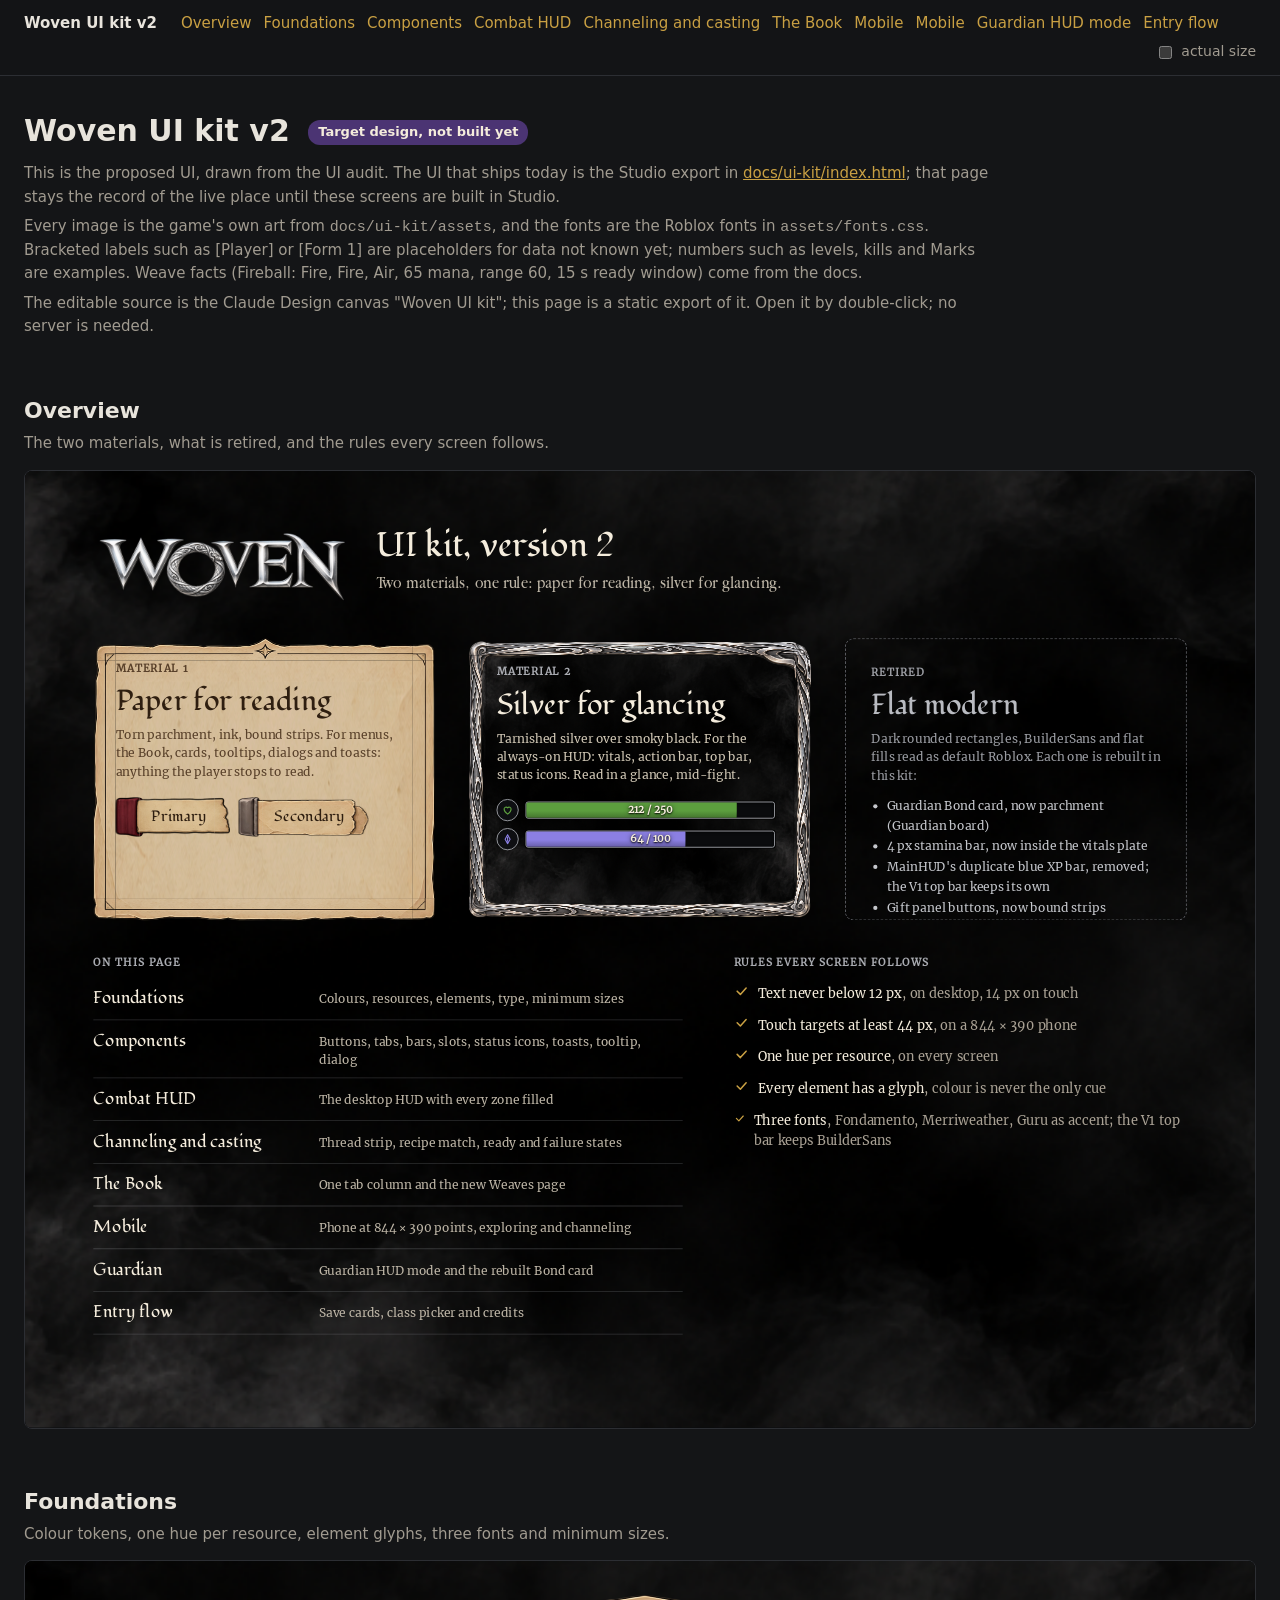
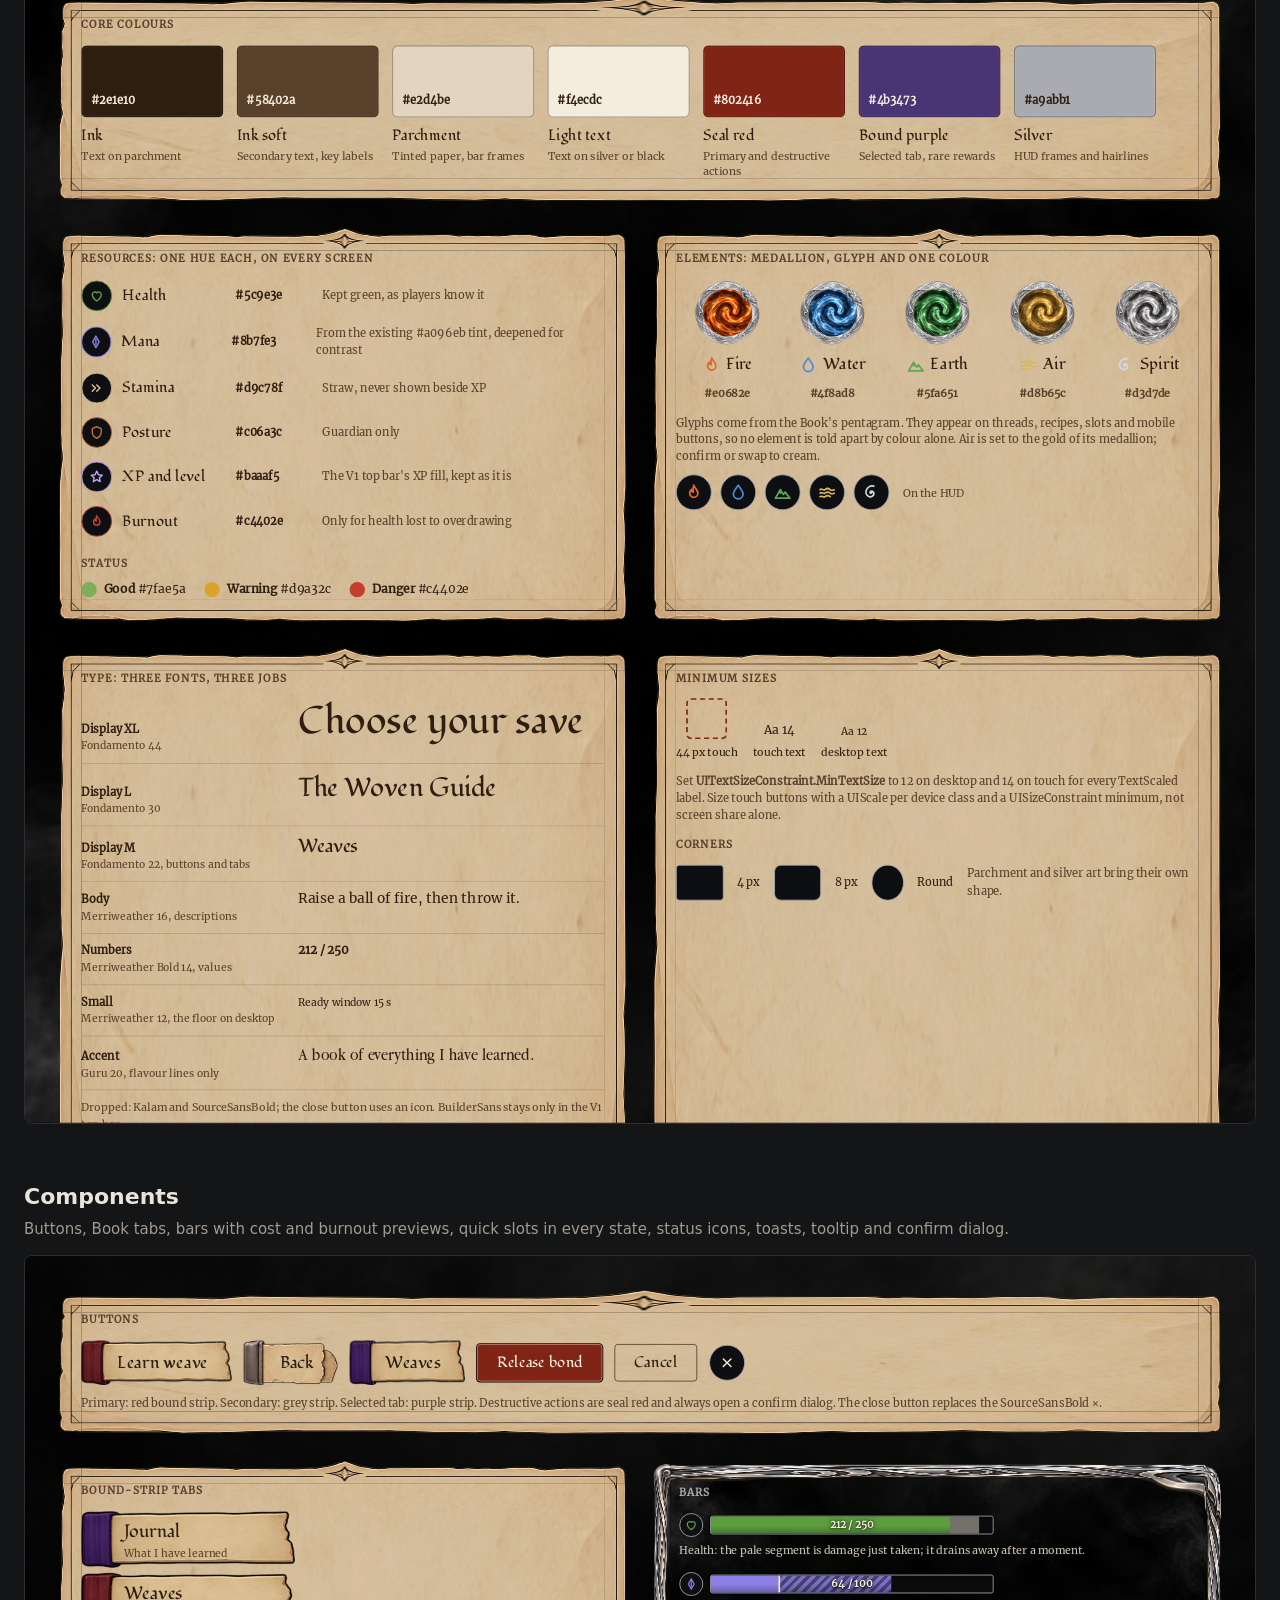
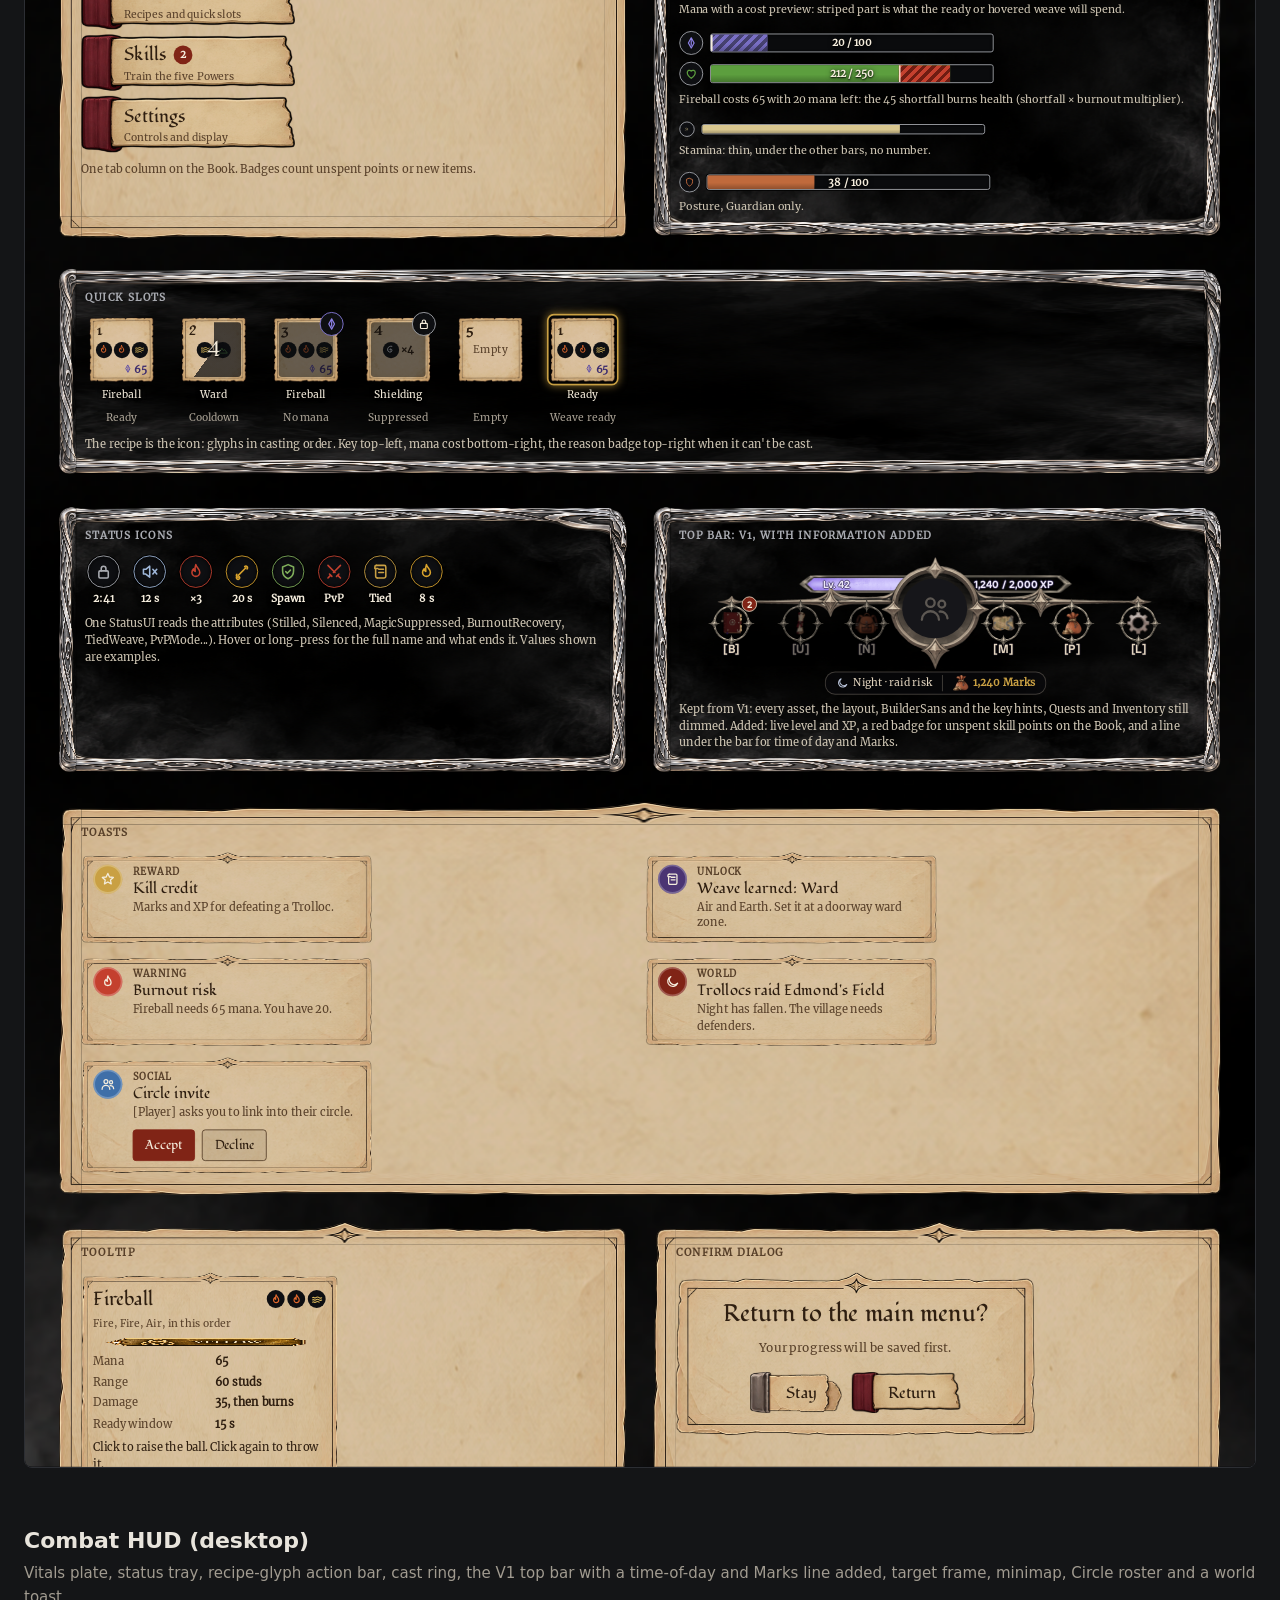
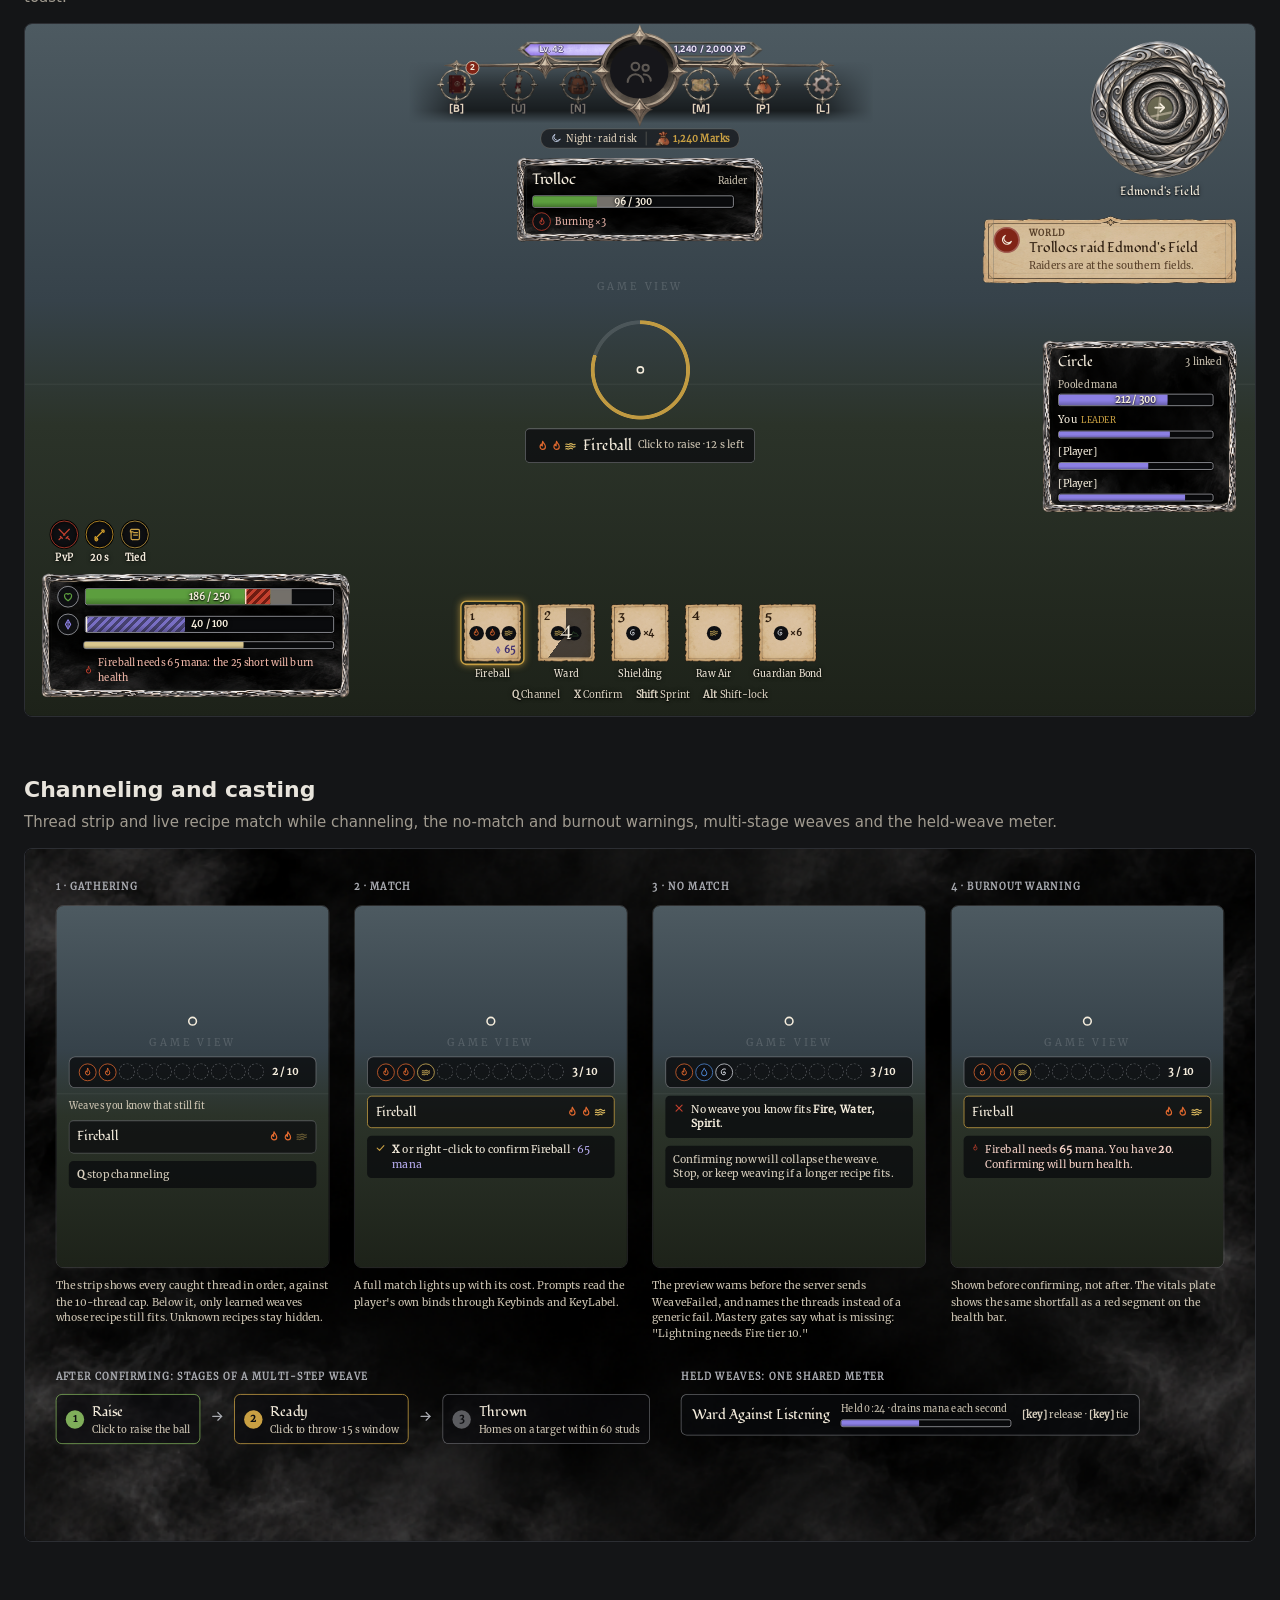
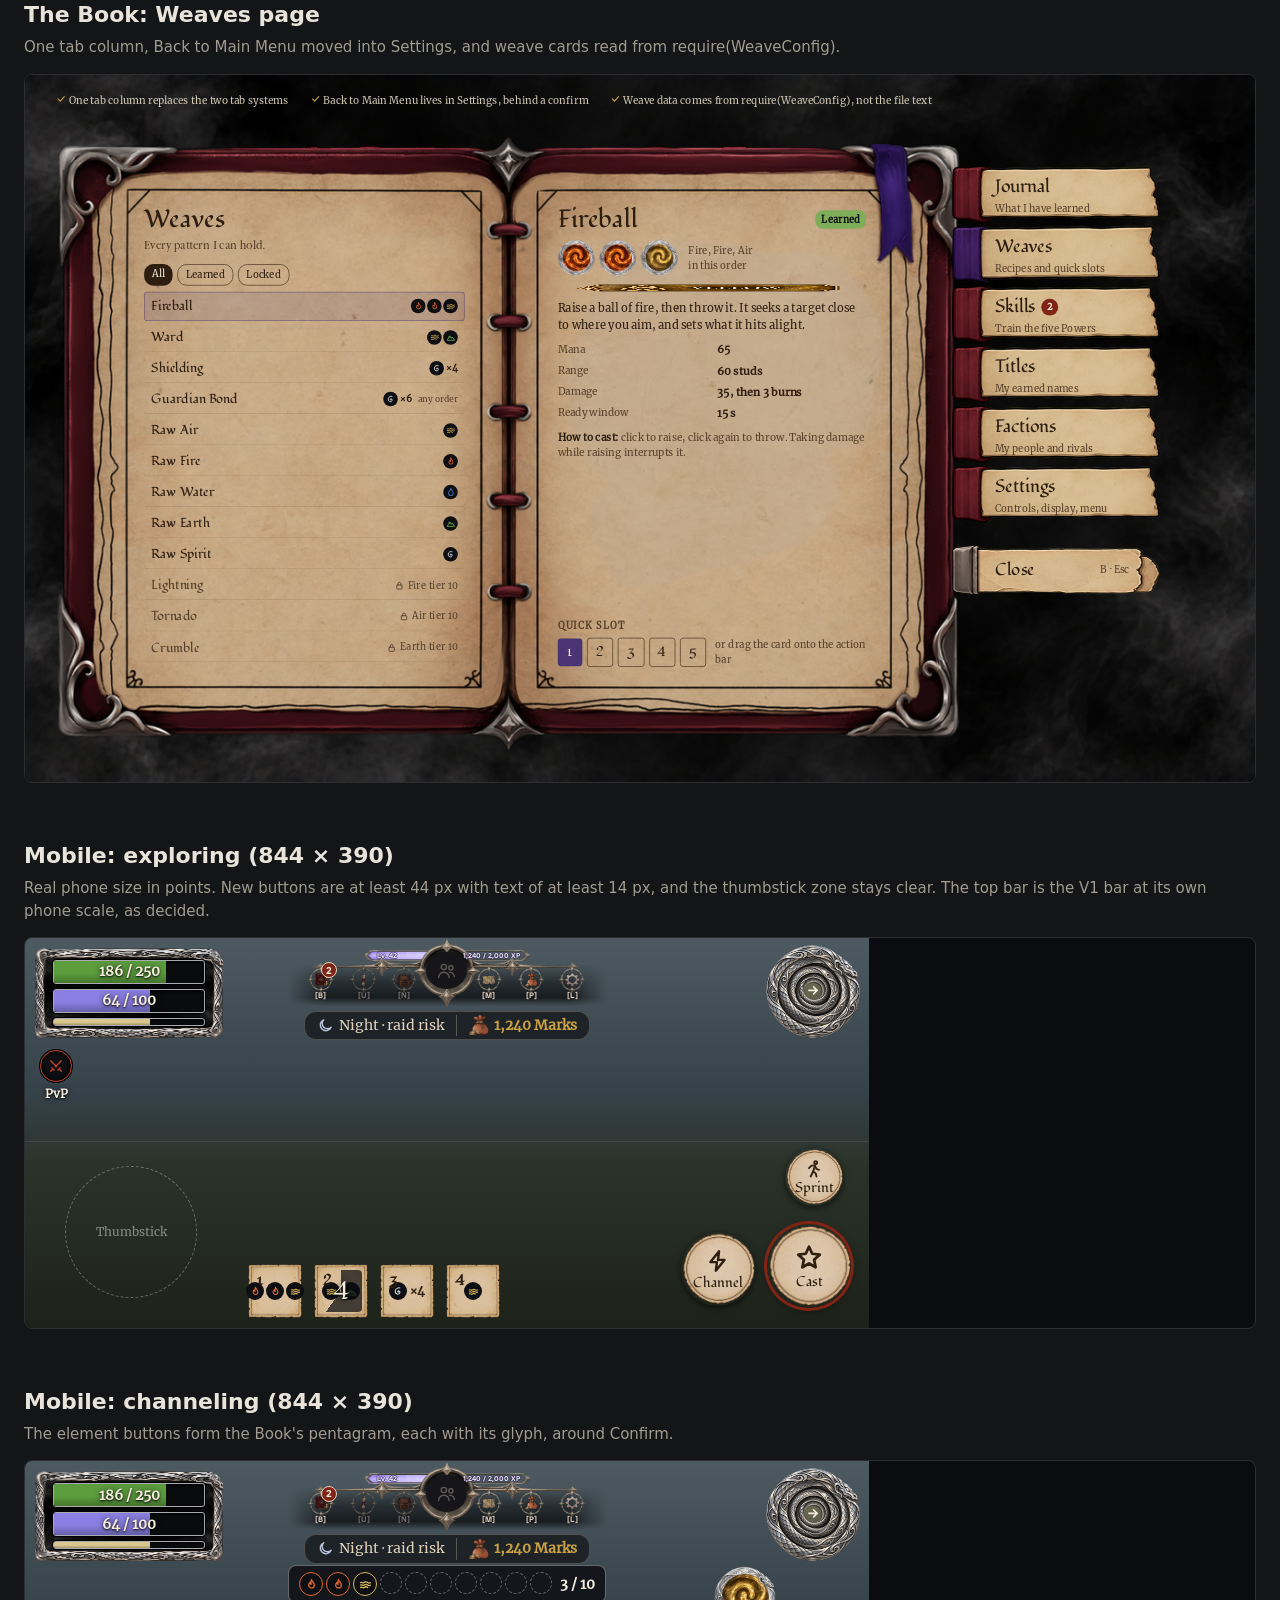
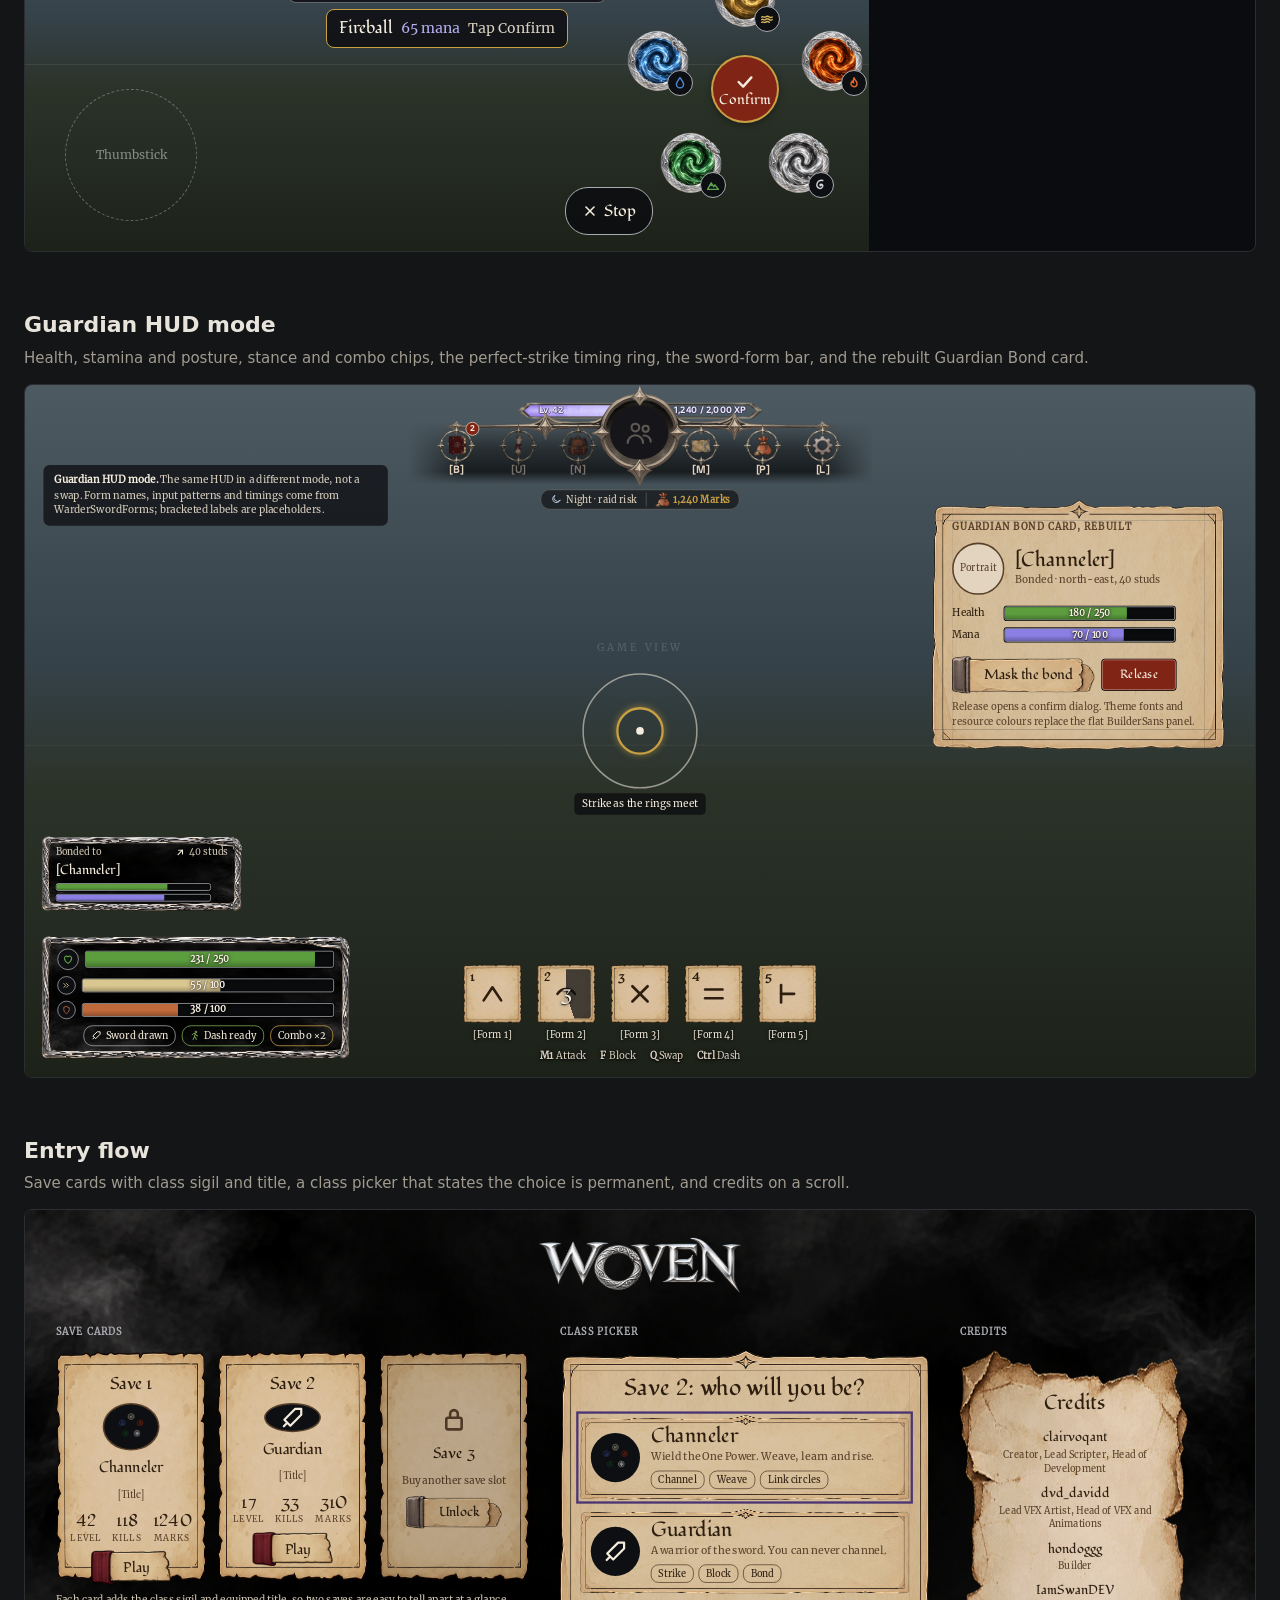
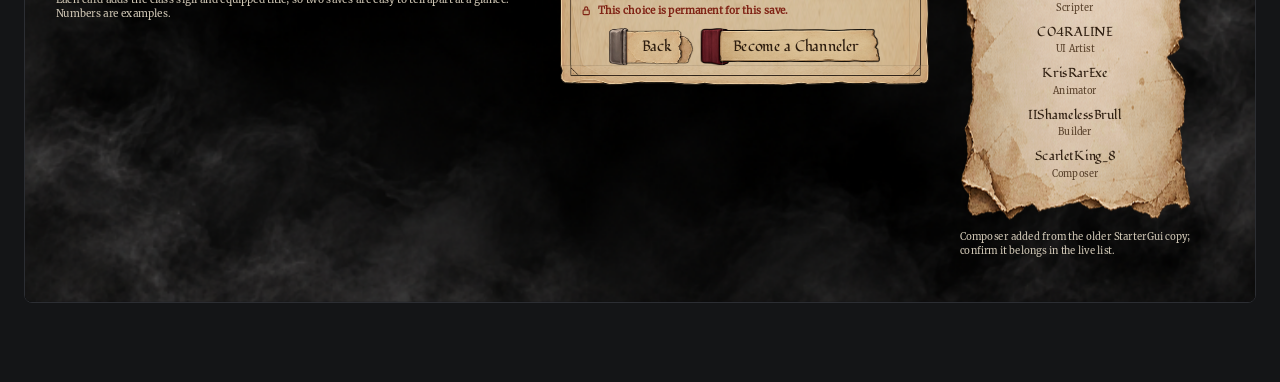
==== commit 5887845b: "docs(ui-kit): keep the V1 top bar in the v2 design The v2 page now draws the top bar from the V1 Top" ====
--- a/docs/ui-kit/v2/index.html
+++ b/docs/ui-kit/v2/index.html
@@ -22,6 +22,7 @@
 .scaler{transform-origin:0 0}
 
 body{margin:0}
+
 
 .parch{border-style:solid;border-width:26px;border-image:url(../assets/108494879019670.png) 64 fill / 26px stretch}
 .parch-sm{border-style:solid;border-width:14px;border-image:url(../assets/108494879019670.png) 64 fill / 14px stretch}
@@ -89,13 +90,13 @@
   <ul style="margin: 0; padding-left: 18px; font-size: 14px; line-height: 1.7; color: #c4c6cb;">
     <li>Guardian Bond card, now parchment (Guardian board)</li>
     <li>4 px stamina bar, now inside the vitals plate</li>
-    <li>Blue XP gradient, now a gold level ring</li>
+    <li>MainHUD&#39;s duplicate blue XP bar, removed; the V1 top bar keeps its own</li>
     <li>Gift panel buttons, now bound strips</li>
   </ul>
 </div></div>
   <div style="display: flex; gap: 60px;">
     <div style="flex: 1.3;"><div style="font-size: 12px; letter-spacing: .1em; text-transform: uppercase; font-weight: 700; color: #a9abb1;">On this page</div><div style="margin-top: 8px;"><div style="display: flex; gap: 14px; align-items: baseline; padding: 9px 0; border-bottom: 1px solid rgba(169,171,177,.25);"><div style="font-family:'rbx-Fondamento','Fondamento',Georgia,serif; font-size: 20px; color: #f4ecdc; width: 250px; flex: none;">Foundations</div><div style="font-size: 14px; color: #bdb5a6;">Colours, resources, elements, type, minimum sizes</div></div><div style="display: flex; gap: 14px; align-items: baseline; padding: 9px 0; border-bottom: 1px solid rgba(169,171,177,.25);"><div style="font-family:'rbx-Fondamento','Fondamento',Georgia,serif; font-size: 20px; color: #f4ecdc; width: 250px; flex: none;">Components</div><div style="font-size: 14px; color: #bdb5a6;">Buttons, tabs, bars, slots, status icons, toasts, tooltip, dialog</div></div><div style="display: flex; gap: 14px; align-items: baseline; padding: 9px 0; border-bottom: 1px solid rgba(169,171,177,.25);"><div style="font-family:'rbx-Fondamento','Fondamento',Georgia,serif; font-size: 20px; color: #f4ecdc; width: 250px; flex: none;">Combat HUD</div><div style="font-size: 14px; color: #bdb5a6;">The desktop HUD with every zone filled</div></div><div style="display: flex; gap: 14px; align-items: baseline; padding: 9px 0; border-bottom: 1px solid rgba(169,171,177,.25);"><div style="font-family:'rbx-Fondamento','Fondamento',Georgia,serif; font-size: 20px; color: #f4ecdc; width: 250px; flex: none;">Channeling and casting</div><div style="font-size: 14px; color: #bdb5a6;">Thread strip, recipe match, ready and failure states</div></div><div style="display: flex; gap: 14px; align-items: baseline; padding: 9px 0; border-bottom: 1px solid rgba(169,171,177,.25);"><div style="font-family:'rbx-Fondamento','Fondamento',Georgia,serif; font-size: 20px; color: #f4ecdc; width: 250px; flex: none;">The Book</div><div style="font-size: 14px; color: #bdb5a6;">One tab column and the new Weaves page</div></div><div style="display: flex; gap: 14px; align-items: baseline; padding: 9px 0; border-bottom: 1px solid rgba(169,171,177,.25);"><div style="font-family:'rbx-Fondamento','Fondamento',Georgia,serif; font-size: 20px; color: #f4ecdc; width: 250px; flex: none;">Mobile</div><div style="font-size: 14px; color: #bdb5a6;">Phone at 844 × 390 points, exploring and channeling</div></div><div style="display: flex; gap: 14px; align-items: baseline; padding: 9px 0; border-bottom: 1px solid rgba(169,171,177,.25);"><div style="font-family:'rbx-Fondamento','Fondamento',Georgia,serif; font-size: 20px; color: #f4ecdc; width: 250px; flex: none;">Guardian</div><div style="font-size: 14px; color: #bdb5a6;">Guardian HUD mode and the rebuilt Bond card</div></div><div style="display: flex; gap: 14px; align-items: baseline; padding: 9px 0; border-bottom: 1px solid rgba(169,171,177,.25);"><div style="font-family:'rbx-Fondamento','Fondamento',Georgia,serif; font-size: 20px; color: #f4ecdc; width: 250px; flex: none;">Entry flow</div><div style="font-size: 14px; color: #bdb5a6;">Save cards, class picker and credits</div></div></div></div>
-    <div style="flex: 1;"><div style="font-size: 12px; letter-spacing: .1em; text-transform: uppercase; font-weight: 700; color: #a9abb1;">Rules every screen follows</div><div style="margin-top: 8px;"><div style="display: flex; gap: 10px; align-items: flex-start; padding: 7px 0;"><svg width="18" height="18" viewBox="0 0 24 24" fill="none" stroke="#c9a043" stroke-width="2.4" stroke-linecap="round" stroke-linejoin="round" aria-hidden="true"><path d="M5 12l5 5 9-10"/></svg><div style="font-size: 15px; color: #f4ecdc;">Text never below 12 px<span style="color: #a9a194;">, on desktop, 14 px on touch</span></div></div><div style="display: flex; gap: 10px; align-items: flex-start; padding: 7px 0;"><svg width="18" height="18" viewBox="0 0 24 24" fill="none" stroke="#c9a043" stroke-width="2.4" stroke-linecap="round" stroke-linejoin="round" aria-hidden="true"><path d="M5 12l5 5 9-10"/></svg><div style="font-size: 15px; color: #f4ecdc;">Touch targets at least 44 px<span style="color: #a9a194;">, on a 844 × 390 phone</span></div></div><div style="display: flex; gap: 10px; align-items: flex-start; padding: 7px 0;"><svg width="18" height="18" viewBox="0 0 24 24" fill="none" stroke="#c9a043" stroke-width="2.4" stroke-linecap="round" stroke-linejoin="round" aria-hidden="true"><path d="M5 12l5 5 9-10"/></svg><div style="font-size: 15px; color: #f4ecdc;">One hue per resource<span style="color: #a9a194;">, on every screen</span></div></div><div style="display: flex; gap: 10px; align-items: flex-start; padding: 7px 0;"><svg width="18" height="18" viewBox="0 0 24 24" fill="none" stroke="#c9a043" stroke-width="2.4" stroke-linecap="round" stroke-linejoin="round" aria-hidden="true"><path d="M5 12l5 5 9-10"/></svg><div style="font-size: 15px; color: #f4ecdc;">Every element has a glyph<span style="color: #a9a194;">, colour is never the only cue</span></div></div><div style="display: flex; gap: 10px; align-items: flex-start; padding: 7px 0;"><svg width="18" height="18" viewBox="0 0 24 24" fill="none" stroke="#c9a043" stroke-width="2.4" stroke-linecap="round" stroke-linejoin="round" aria-hidden="true"><path d="M5 12l5 5 9-10"/></svg><div style="font-size: 15px; color: #f4ecdc;">Three fonts<span style="color: #a9a194;">, Fondamento, Merriweather, Guru as accent</span></div></div></div></div>
+    <div style="flex: 1;"><div style="font-size: 12px; letter-spacing: .1em; text-transform: uppercase; font-weight: 700; color: #a9abb1;">Rules every screen follows</div><div style="margin-top: 8px;"><div style="display: flex; gap: 10px; align-items: flex-start; padding: 7px 0;"><svg width="18" height="18" viewBox="0 0 24 24" fill="none" stroke="#c9a043" stroke-width="2.4" stroke-linecap="round" stroke-linejoin="round" aria-hidden="true"><path d="M5 12l5 5 9-10"/></svg><div style="font-size: 15px; color: #f4ecdc;">Text never below 12 px<span style="color: #a9a194;">, on desktop, 14 px on touch</span></div></div><div style="display: flex; gap: 10px; align-items: flex-start; padding: 7px 0;"><svg width="18" height="18" viewBox="0 0 24 24" fill="none" stroke="#c9a043" stroke-width="2.4" stroke-linecap="round" stroke-linejoin="round" aria-hidden="true"><path d="M5 12l5 5 9-10"/></svg><div style="font-size: 15px; color: #f4ecdc;">Touch targets at least 44 px<span style="color: #a9a194;">, on a 844 × 390 phone</span></div></div><div style="display: flex; gap: 10px; align-items: flex-start; padding: 7px 0;"><svg width="18" height="18" viewBox="0 0 24 24" fill="none" stroke="#c9a043" stroke-width="2.4" stroke-linecap="round" stroke-linejoin="round" aria-hidden="true"><path d="M5 12l5 5 9-10"/></svg><div style="font-size: 15px; color: #f4ecdc;">One hue per resource<span style="color: #a9a194;">, on every screen</span></div></div><div style="display: flex; gap: 10px; align-items: flex-start; padding: 7px 0;"><svg width="18" height="18" viewBox="0 0 24 24" fill="none" stroke="#c9a043" stroke-width="2.4" stroke-linecap="round" stroke-linejoin="round" aria-hidden="true"><path d="M5 12l5 5 9-10"/></svg><div style="font-size: 15px; color: #f4ecdc;">Every element has a glyph<span style="color: #a9a194;">, colour is never the only cue</span></div></div><div style="display: flex; gap: 10px; align-items: flex-start; padding: 7px 0;"><svg width="18" height="18" viewBox="0 0 24 24" fill="none" stroke="#c9a043" stroke-width="2.4" stroke-linecap="round" stroke-linejoin="round" aria-hidden="true"><path d="M5 12l5 5 9-10"/></svg><div style="font-size: 15px; color: #f4ecdc;">Three fonts<span style="color: #a9a194;">, Fondamento, Merriweather, Guru as accent; the V1 top bar keeps BuilderSans</span></div></div></div></div>
   </div>
 </div></div></div></div>
 </section><section id="foundations">
@@ -110,7 +111,7 @@
   </div>
   <div class="parch" style="box-sizing: border-box;">
     <div style="font-size: 12px; letter-spacing: .1em; text-transform: uppercase; font-weight: 700; color: #58402a;">Resources: one hue each, on every screen</div>
-    <div style="margin-top: 8px;"><div style="display: flex; align-items: center; gap: 12px; padding: 8px 0;"><div style="width: 34px; height: 34px; border-radius: 50%; background: #0e0f12; border: 1.5px solid #5c9e3e; display: flex; align-items: center; justify-content: center;"><svg width="18" height="18" viewBox="0 0 24 24" fill="none" stroke="#5c9e3e" stroke-width="2.2" stroke-linecap="round" stroke-linejoin="round" aria-hidden="true"><path d="M12 20s-7-4.4-7-10a4 4 0 0 1 7-2.6A4 4 0 0 1 19 10c0 5.6-7 10-7 10z"/></svg></div><div style="width: 120px; font-family:'rbx-Fondamento','Fondamento',Georgia,serif; font-size: 18px; color: #2e1e10;">Health</div><div style="width: 90px; font-size: 13px; font-weight: 700; color: #2e1e10;">#5c9e3e</div><div style="font-size: 13px; color: #58402a;">Kept green, as players know it</div></div><div style="display: flex; align-items: center; gap: 12px; padding: 8px 0;"><div style="width: 34px; height: 34px; border-radius: 50%; background: #0e0f12; border: 1.5px solid #8b7fe3; display: flex; align-items: center; justify-content: center;"><svg width="18" height="18" viewBox="0 0 24 24" fill="none" stroke="#8b7fe3" stroke-width="2.2" stroke-linecap="round" stroke-linejoin="round" aria-hidden="true"><path d="M12 3l5 9-5 9-5-9z"/><path d="M12 8v8"/></svg></div><div style="width: 120px; font-family:'rbx-Fondamento','Fondamento',Georgia,serif; font-size: 18px; color: #2e1e10;">Mana</div><div style="width: 90px; font-size: 13px; font-weight: 700; color: #2e1e10;">#8b7fe3</div><div style="font-size: 13px; color: #58402a;">From the existing #a096eb tint, deepened for contrast</div></div><div style="display: flex; align-items: center; gap: 12px; padding: 8px 0;"><div style="width: 34px; height: 34px; border-radius: 50%; background: #0e0f12; border: 1.5px solid #d9c78f; display: flex; align-items: center; justify-content: center;"><svg width="18" height="18" viewBox="0 0 24 24" fill="none" stroke="#d9c78f" stroke-width="2.2" stroke-linecap="round" stroke-linejoin="round" aria-hidden="true"><path d="M5 7l5 5-5 5"/><path d="M12 7l5 5-5 5"/></svg></div><div style="width: 120px; font-family:'rbx-Fondamento','Fondamento',Georgia,serif; font-size: 18px; color: #2e1e10;">Stamina</div><div style="width: 90px; font-size: 13px; font-weight: 700; color: #2e1e10;">#d9c78f</div><div style="font-size: 13px; color: #58402a;">Straw, never shown beside XP</div></div><div style="display: flex; align-items: center; gap: 12px; padding: 8px 0;"><div style="width: 34px; height: 34px; border-radius: 50%; background: #0e0f12; border: 1.5px solid #c06a3c; display: flex; align-items: center; justify-content: center;"><svg width="18" height="18" viewBox="0 0 24 24" fill="none" stroke="#c06a3c" stroke-width="2.2" stroke-linecap="round" stroke-linejoin="round" aria-hidden="true"><path d="M12 3l7 3v5c0 5-3.5 8.5-7 10-3.5-1.5-7-5-7-10V6z"/></svg></div><div style="width: 120px; font-family:'rbx-Fondamento','Fondamento',Georgia,serif; font-size: 18px; color: #2e1e10;">Posture</div><div style="width: 90px; font-size: 13px; font-weight: 700; color: #2e1e10;">#c06a3c</div><div style="font-size: 13px; color: #58402a;">Guardian only</div></div><div style="display: flex; align-items: center; gap: 12px; padding: 8px 0;"><div style="width: 34px; height: 34px; border-radius: 50%; background: #0e0f12; border: 1.5px solid #c9a043; display: flex; align-items: center; justify-content: center;"><svg width="18" height="18" viewBox="0 0 24 24" fill="none" stroke="#c9a043" stroke-width="2.2" stroke-linecap="round" stroke-linejoin="round" aria-hidden="true"><path d="M12 3l2.6 5.6 6 .7-4.5 4.1 1.2 6L12 16.4 6.7 19.4l1.2-6L3.4 9.3l6-.7z"/></svg></div><div style="width: 120px; font-family:'rbx-Fondamento','Fondamento',Georgia,serif; font-size: 18px; color: #2e1e10;">XP and level</div><div style="width: 90px; font-size: 13px; font-weight: 700; color: #2e1e10;">#c9a043</div><div style="font-size: 13px; color: #58402a;">Gold replaces the blue gradient</div></div><div style="display: flex; align-items: center; gap: 12px; padding: 8px 0;"><div style="width: 34px; height: 34px; border-radius: 50%; background: #0e0f12; border: 1.5px solid #c4402e; display: flex; align-items: center; justify-content: center;"><svg width="18" height="18" viewBox="0 0 24 24" fill="none" stroke="#c4402e" stroke-width="2.2" stroke-linecap="round" stroke-linejoin="round" aria-hidden="true"><path d="M12 3c.6 3.5 5 5.5 5 10a5 5 0 0 1-10 0c0-2.2 1-3.6 2-4.6 0 1.9 1 3 2.2 3.2-.4-3-.6-5.3.8-8.6z"/></svg></div><div style="width: 120px; font-family:'rbx-Fondamento','Fondamento',Georgia,serif; font-size: 18px; color: #2e1e10;">Burnout</div><div style="width: 90px; font-size: 13px; font-weight: 700; color: #2e1e10;">#c4402e</div><div style="font-size: 13px; color: #58402a;">Only for health lost to overdrawing</div></div></div>
+    <div style="margin-top: 8px;"><div style="display: flex; align-items: center; gap: 12px; padding: 8px 0;"><div style="width: 34px; height: 34px; border-radius: 50%; background: #0e0f12; border: 1.5px solid #5c9e3e; display: flex; align-items: center; justify-content: center;"><svg width="18" height="18" viewBox="0 0 24 24" fill="none" stroke="#5c9e3e" stroke-width="2.2" stroke-linecap="round" stroke-linejoin="round" aria-hidden="true"><path d="M12 20s-7-4.4-7-10a4 4 0 0 1 7-2.6A4 4 0 0 1 19 10c0 5.6-7 10-7 10z"/></svg></div><div style="width: 120px; font-family:'rbx-Fondamento','Fondamento',Georgia,serif; font-size: 18px; color: #2e1e10;">Health</div><div style="width: 90px; font-size: 13px; font-weight: 700; color: #2e1e10;">#5c9e3e</div><div style="font-size: 13px; color: #58402a;">Kept green, as players know it</div></div><div style="display: flex; align-items: center; gap: 12px; padding: 8px 0;"><div style="width: 34px; height: 34px; border-radius: 50%; background: #0e0f12; border: 1.5px solid #8b7fe3; display: flex; align-items: center; justify-content: center;"><svg width="18" height="18" viewBox="0 0 24 24" fill="none" stroke="#8b7fe3" stroke-width="2.2" stroke-linecap="round" stroke-linejoin="round" aria-hidden="true"><path d="M12 3l5 9-5 9-5-9z"/><path d="M12 8v8"/></svg></div><div style="width: 120px; font-family:'rbx-Fondamento','Fondamento',Georgia,serif; font-size: 18px; color: #2e1e10;">Mana</div><div style="width: 90px; font-size: 13px; font-weight: 700; color: #2e1e10;">#8b7fe3</div><div style="font-size: 13px; color: #58402a;">From the existing #a096eb tint, deepened for contrast</div></div><div style="display: flex; align-items: center; gap: 12px; padding: 8px 0;"><div style="width: 34px; height: 34px; border-radius: 50%; background: #0e0f12; border: 1.5px solid #d9c78f; display: flex; align-items: center; justify-content: center;"><svg width="18" height="18" viewBox="0 0 24 24" fill="none" stroke="#d9c78f" stroke-width="2.2" stroke-linecap="round" stroke-linejoin="round" aria-hidden="true"><path d="M5 7l5 5-5 5"/><path d="M12 7l5 5-5 5"/></svg></div><div style="width: 120px; font-family:'rbx-Fondamento','Fondamento',Georgia,serif; font-size: 18px; color: #2e1e10;">Stamina</div><div style="width: 90px; font-size: 13px; font-weight: 700; color: #2e1e10;">#d9c78f</div><div style="font-size: 13px; color: #58402a;">Straw, never shown beside XP</div></div><div style="display: flex; align-items: center; gap: 12px; padding: 8px 0;"><div style="width: 34px; height: 34px; border-radius: 50%; background: #0e0f12; border: 1.5px solid #c06a3c; display: flex; align-items: center; justify-content: center;"><svg width="18" height="18" viewBox="0 0 24 24" fill="none" stroke="#c06a3c" stroke-width="2.2" stroke-linecap="round" stroke-linejoin="round" aria-hidden="true"><path d="M12 3l7 3v5c0 5-3.5 8.5-7 10-3.5-1.5-7-5-7-10V6z"/></svg></div><div style="width: 120px; font-family:'rbx-Fondamento','Fondamento',Georgia,serif; font-size: 18px; color: #2e1e10;">Posture</div><div style="width: 90px; font-size: 13px; font-weight: 700; color: #2e1e10;">#c06a3c</div><div style="font-size: 13px; color: #58402a;">Guardian only</div></div><div style="display: flex; align-items: center; gap: 12px; padding: 8px 0;"><div style="width: 34px; height: 34px; border-radius: 50%; background: #0e0f12; border: 1.5px solid #baaaf5; display: flex; align-items: center; justify-content: center;"><svg width="18" height="18" viewBox="0 0 24 24" fill="none" stroke="#baaaf5" stroke-width="2.2" stroke-linecap="round" stroke-linejoin="round" aria-hidden="true"><path d="M12 3l2.6 5.6 6 .7-4.5 4.1 1.2 6L12 16.4 6.7 19.4l1.2-6L3.4 9.3l6-.7z"/></svg></div><div style="width: 120px; font-family:'rbx-Fondamento','Fondamento',Georgia,serif; font-size: 18px; color: #2e1e10;">XP and level</div><div style="width: 90px; font-size: 13px; font-weight: 700; color: #2e1e10;">#baaaf5</div><div style="font-size: 13px; color: #58402a;">The V1 top bar's XP fill, kept as it is</div></div><div style="display: flex; align-items: center; gap: 12px; padding: 8px 0;"><div style="width: 34px; height: 34px; border-radius: 50%; background: #0e0f12; border: 1.5px solid #c4402e; display: flex; align-items: center; justify-content: center;"><svg width="18" height="18" viewBox="0 0 24 24" fill="none" stroke="#c4402e" stroke-width="2.2" stroke-linecap="round" stroke-linejoin="round" aria-hidden="true"><path d="M12 3c.6 3.5 5 5.5 5 10a5 5 0 0 1-10 0c0-2.2 1-3.6 2-4.6 0 1.9 1 3 2.2 3.2-.4-3-.6-5.3.8-8.6z"/></svg></div><div style="width: 120px; font-family:'rbx-Fondamento','Fondamento',Georgia,serif; font-size: 18px; color: #2e1e10;">Burnout</div><div style="width: 90px; font-size: 13px; font-weight: 700; color: #2e1e10;">#c4402e</div><div style="font-size: 13px; color: #58402a;">Only for health lost to overdrawing</div></div></div>
     <div style="margin-top: 14px;"><div style="font-size: 12px; letter-spacing: .1em; text-transform: uppercase; font-weight: 700; color: #58402a;">Status</div></div>
     <div style="display: flex; gap: 22px; margin-top: 10px;"><div style="display: flex; align-items: center; gap: 8px;"><div style="width: 18px; height: 18px; border-radius: 50%; background: #7fae5a;"></div><span style="font-size: 14px; color: #2e1e10;"><b>Good</b> #7fae5a</span></div><div style="display: flex; align-items: center; gap: 8px;"><div style="width: 18px; height: 18px; border-radius: 50%; background: #d9a32c;"></div><span style="font-size: 14px; color: #2e1e10;"><b>Warning</b> #d9a32c</span></div><div style="display: flex; align-items: center; gap: 8px;"><div style="width: 18px; height: 18px; border-radius: 50%; background: #c4402e;"></div><span style="font-size: 14px; color: #2e1e10;"><b>Danger</b> #c4402e</span></div></div>
   </div>
@@ -123,7 +124,7 @@
   <div class="parch" style="box-sizing: border-box;">
     <div style="font-size: 12px; letter-spacing: .1em; text-transform: uppercase; font-weight: 700; color: #58402a;">Type: three fonts, three jobs</div>
     <div style="margin-top: 6px;"><div style="display: flex; align-items: baseline; gap: 24px; padding: 10px 0; border-bottom: 1px solid rgba(88,64,42,.2);"><div style="width: 230px; flex: none;"><div style="font-size: 13px; font-weight: 700; color: #2e1e10;">Display XL</div><div style="font-size: 12px; color: #58402a;">Fondamento 44</div></div><div style="font-family:'rbx-Fondamento','Fondamento',Georgia,serif; font-size: 44px; color: #2e1e10; line-height: 1.2;">Choose your save</div></div><div style="display: flex; align-items: baseline; gap: 24px; padding: 10px 0; border-bottom: 1px solid rgba(88,64,42,.2);"><div style="width: 230px; flex: none;"><div style="font-size: 13px; font-weight: 700; color: #2e1e10;">Display L</div><div style="font-size: 12px; color: #58402a;">Fondamento 30</div></div><div style="font-family:'rbx-Fondamento','Fondamento',Georgia,serif; font-size: 30px; color: #2e1e10; line-height: 1.2;">The Woven Guide</div></div><div style="display: flex; align-items: baseline; gap: 24px; padding: 10px 0; border-bottom: 1px solid rgba(88,64,42,.2);"><div style="width: 230px; flex: none;"><div style="font-size: 13px; font-weight: 700; color: #2e1e10;">Display M</div><div style="font-size: 12px; color: #58402a;">Fondamento 22, buttons and tabs</div></div><div style="font-family:'rbx-Fondamento','Fondamento',Georgia,serif; font-size: 22px; color: #2e1e10; line-height: 1.2;">Weaves</div></div><div style="display: flex; align-items: baseline; gap: 24px; padding: 10px 0; border-bottom: 1px solid rgba(88,64,42,.2);"><div style="width: 230px; flex: none;"><div style="font-size: 13px; font-weight: 700; color: #2e1e10;">Body</div><div style="font-size: 12px; color: #58402a;">Merriweather 16, descriptions</div></div><div style="font-family:'rbx-Merriweather','Merriweather',Georgia,serif; font-size: 16px; color: #2e1e10; line-height: 1.2;">Raise a ball of fire, then throw it.</div></div><div style="display: flex; align-items: baseline; gap: 24px; padding: 10px 0; border-bottom: 1px solid rgba(88,64,42,.2);"><div style="width: 230px; flex: none;"><div style="font-size: 13px; font-weight: 700; color: #2e1e10;">Numbers</div><div style="font-size: 12px; color: #58402a;">Merriweather Bold 14, values</div></div><div style="font-family:'rbx-Merriweather','Merriweather',Georgia,serif; font-weight: 700; font-size: 14px; color: #2e1e10; line-height: 1.2;">212 / 250</div></div><div style="display: flex; align-items: baseline; gap: 24px; padding: 10px 0; border-bottom: 1px solid rgba(88,64,42,.2);"><div style="width: 230px; flex: none;"><div style="font-size: 13px; font-weight: 700; color: #2e1e10;">Small</div><div style="font-size: 12px; color: #58402a;">Merriweather 12, the floor on desktop</div></div><div style="font-family:'rbx-Merriweather','Merriweather',Georgia,serif; font-size: 12px; color: #2e1e10; line-height: 1.2;">Ready window 15 s</div></div><div style="display: flex; align-items: baseline; gap: 24px; padding: 10px 0; border-bottom: 1px solid rgba(88,64,42,.2);"><div style="width: 230px; flex: none;"><div style="font-size: 13px; font-weight: 700; color: #2e1e10;">Accent</div><div style="font-size: 12px; color: #58402a;">Guru 20, flavour lines only</div></div><div style="font-family:'rbx-Guru','rbx-Merriweather',Georgia,serif; font-size: 20px; color: #2e1e10; line-height: 1.2;">A book of everything I have learned.</div></div></div>
-    <div style="font-size: 12.5px; color: #58402a; margin-top: 10px;">Dropped: BuilderSans, Kalam, SourceSansBold. The close button uses an icon.</div>
+    <div style="font-size: 12.5px; color: #58402a; margin-top: 10px;">Dropped: Kalam and SourceSansBold; the close button uses an icon. BuilderSans stays only in the V1 top bar.</div>
   </div>
   <div class="parch" style="box-sizing: border-box; display: flex; flex-direction: column; gap: 14px;">
     <div style="font-size: 12px; letter-spacing: .1em; text-transform: uppercase; font-weight: 700; color: #58402a;">Minimum sizes</div>
@@ -174,9 +175,45 @@
 <div style="display: flex; flex-direction: column; align-items: center; width: 44px;"><div style="width: 36px; height: 36px; border-radius: 50%; background: #0e0f12; border: 1.5px solid #a9abb1; box-shadow: 0 0 0 1px #000, inset 0 0 6px rgba(0,0,0,.9); display: flex; align-items: center; justify-content: center;"><svg width="22" height="22" viewBox="0 0 24 24" fill="none" stroke="#a9abb1" stroke-width="2" stroke-linecap="round" stroke-linejoin="round" role="img" aria-label="Stilled"><rect x="6" y="11" width="12" height="9" rx="1.5"/><path d="M9 11V8a3 3 0 0 1 6 0v3"/></svg></div><div style="font-size: 12px; font-weight: 700; color: #f4ecdc; text-shadow:0 1px 2px rgba(0,0,0,.9),0 0 6px rgba(0,0,0,.6); margin-top: 3px;">2:41</div></div><div style="display: flex; flex-direction: column; align-items: center; width: 44px;"><div style="width: 36px; height: 36px; border-radius: 50%; background: #0e0f12; border: 1.5px solid #9fb7d9; box-shadow: 0 0 0 1px #000, inset 0 0 6px rgba(0,0,0,.9); display: flex; align-items: center; justify-content: center;"><svg width="22" height="22" viewBox="0 0 24 24" fill="none" stroke="#9fb7d9" stroke-width="2" stroke-linecap="round" stroke-linejoin="round" role="img" aria-label="Silenced"><path d="M4 9h3l5-4v14l-5-4H4z"/><path d="M16 9l5 6"/><path d="M21 9l-5 6"/></svg></div><div style="font-size: 12px; font-weight: 700; color: #f4ecdc; text-shadow:0 1px 2px rgba(0,0,0,.9),0 0 6px rgba(0,0,0,.6); margin-top: 3px;">12 s</div></div><div style="display: flex; flex-direction: column; align-items: center; width: 44px;"><div style="width: 36px; height: 36px; border-radius: 50%; background: #0e0f12; border: 1.5px solid #c4402e; box-shadow: 0 0 0 1px #000, inset 0 0 6px rgba(0,0,0,.9); display: flex; align-items: center; justify-content: center;"><svg width="22" height="22" viewBox="0 0 24 24" fill="none" stroke="#c4402e" stroke-width="2" stroke-linecap="round" stroke-linejoin="round" role="img" aria-label="Burning"><path d="M12 3c.6 3.5 5 5.5 5 10a5 5 0 0 1-10 0c0-2.2 1-3.6 2-4.6 0 1.9 1 3 2.2 3.2-.4-3-.6-5.3.8-8.6z"/></svg></div><div style="font-size: 12px; font-weight: 700; color: #f4ecdc; text-shadow:0 1px 2px rgba(0,0,0,.9),0 0 6px rgba(0,0,0,.6); margin-top: 3px;">×3</div></div><div style="display: flex; flex-direction: column; align-items: center; width: 44px;"><div style="width: 36px; height: 36px; border-radius: 50%; background: #0e0f12; border: 1.5px solid #d9a32c; box-shadow: 0 0 0 1px #000, inset 0 0 6px rgba(0,0,0,.9); display: flex; align-items: center; justify-content: center;"><svg width="22" height="22" viewBox="0 0 24 24" fill="none" stroke="#d9a32c" stroke-width="2" stroke-linecap="round" stroke-linejoin="round" role="img" aria-label="Broken leg"><path d="M7 17l10-10"/><path d="M5.5 15.5a2 2 0 1 0 3 3"/><path d="M15.5 5.5a2 2 0 1 1 3 3"/><path d="M8.5 18.5a2 2 0 1 1-3 0"/></svg></div><div style="font-size: 12px; font-weight: 700; color: #f4ecdc; text-shadow:0 1px 2px rgba(0,0,0,.9),0 0 6px rgba(0,0,0,.6); margin-top: 3px;">20 s</div></div><div style="display: flex; flex-direction: column; align-items: center; width: 44px;"><div style="width: 36px; height: 36px; border-radius: 50%; background: #0e0f12; border: 1.5px solid #7fae5a; box-shadow: 0 0 0 1px #000, inset 0 0 6px rgba(0,0,0,.9); display: flex; align-items: center; justify-content: center;"><svg width="22" height="22" viewBox="0 0 24 24" fill="none" stroke="#7fae5a" stroke-width="2" stroke-linecap="round" stroke-linejoin="round" role="img" aria-label="Protected"><path d="M12 3l7 3v5c0 5-3.5 8.5-7 10-3.5-1.5-7-5-7-10V6z"/><path d="M9 12l2 2 4-4"/></svg></div><div style="font-size: 12px; font-weight: 700; color: #f4ecdc; text-shadow:0 1px 2px rgba(0,0,0,.9),0 0 6px rgba(0,0,0,.6); margin-top: 3px;">Spawn</div></div><div style="display: flex; flex-direction: column; align-items: center; width: 44px;"><div style="width: 36px; height: 36px; border-radius: 50%; background: #0e0f12; border: 1.5px solid #c4402e; box-shadow: 0 0 0 1px #000, inset 0 0 6px rgba(0,0,0,.9); display: flex; align-items: center; justify-content: center;"><svg width="22" height="22" viewBox="0 0 24 24" fill="none" stroke="#c4402e" stroke-width="2" stroke-linecap="round" stroke-linejoin="round" role="img" aria-label="PvP on"><path d="M4 4l9 9"/><path d="M20 4l-9 9"/><path d="M6 15l3 3"/><path d="M18 15l-3 3"/><path d="M4 20l3-3"/><path d="M20 20l-3-3"/></svg></div><div style="font-size: 12px; font-weight: 700; color: #f4ecdc; text-shadow:0 1px 2px rgba(0,0,0,.9),0 0 6px rgba(0,0,0,.6); margin-top: 3px;">PvP</div></div><div style="display: flex; flex-direction: column; align-items: center; width: 44px;"><div style="width: 36px; height: 36px; border-radius: 50%; background: #0e0f12; border: 1.5px solid #c9a043; box-shadow: 0 0 0 1px #000, inset 0 0 6px rgba(0,0,0,.9); display: flex; align-items: center; justify-content: center;"><svg width="22" height="22" viewBox="0 0 24 24" fill="none" stroke="#c9a043" stroke-width="2" stroke-linecap="round" stroke-linejoin="round" role="img" aria-label="Weave tied"><path d="M7 4h10a2 2 0 0 1 2 2v12a2 2 0 0 1-2 2H8"/><path d="M7 4a2 2 0 0 0-2 2v2h4"/><path d="M8 20a2 2 0 0 1-2-2V8"/><path d="M10 9h6"/><path d="M10 13h6"/></svg></div><div style="font-size: 12px; font-weight: 700; color: #f4ecdc; text-shadow:0 1px 2px rgba(0,0,0,.9),0 0 6px rgba(0,0,0,.6); margin-top: 3px;">Tied</div></div><div style="display: flex; flex-direction: column; align-items: center; width: 44px;"><div style="width: 36px; height: 36px; border-radius: 50%; background: #0e0f12; border: 1.5px solid #d9a32c; box-shadow: 0 0 0 1px #000, inset 0 0 6px rgba(0,0,0,.9); display: flex; align-items: center; justify-content: center;"><svg width="22" height="22" viewBox="0 0 24 24" fill="none" stroke="#d9a32c" stroke-width="2" stroke-linecap="round" stroke-linejoin="round" role="img" aria-label="Burnout recovery"><path d="M12 3c.6 3.5 5 5.5 5 10a5 5 0 0 1-10 0c0-2.2 1-3.6 2-4.6 0 1.9 1 3 2.2 3.2-.4-3-.6-5.3.8-8.6z"/></svg></div><div style="font-size: 12px; font-weight: 700; color: #f4ecdc; text-shadow:0 1px 2px rgba(0,0,0,.9),0 0 6px rgba(0,0,0,.6); margin-top: 3px;">8 s</div></div>
 </div>
 <div style="font-size: 13px; color: #cfc6b4; line-height: 1.5; margin-top: 10px;">One StatusUI reads the attributes (Stilled, Silenced, MagicSuppressed, BurnoutRecovery, TiedWeave, PvPMode...). Hover or long-press for the full name and what ends it. Values shown are examples.</div></div></div>
-  <div class="knot" style="box-sizing: border-box; padding: 8px 10px; "><div style="font-size: 12px; letter-spacing: .1em; text-transform: uppercase; font-weight: 700; color: #a9abb1;">Level</div><div style="margin-top: 14px;"><div style="display: flex; align-items: center; gap: 18px;">
-<div style="position: relative; width: 84px; height: 84px; border-radius: 50%; background: conic-gradient(#c9a043 0 62%, #1a1b1f 62% 100%); display: flex; align-items: center; justify-content: center; box-shadow: 0 0 0 1.5px #a9abb1, 0 0 0 3px #000;"><div style="width: 70px; height: 70px; border-radius: 50%; background: #0e0f12; display: flex; flex-direction: column; align-items: center; justify-content: center;"><div style="font-size: 11px; letter-spacing: .1em; color: #bdb5a6;">LEVEL</div><div style="font-family:'rbx-Fondamento','Fondamento',Georgia,serif; font-size: 26px; color: #f4ecdc; line-height: 1;">42</div></div></div>
-<div style="font-size: 13px; color: #cfc6b4; line-height: 1.5;">Level ring around the portrait replaces both XP bars. Hover or tap: exact XP and the next unlock.</div></div></div></div>
+  <div class="knot" style="box-sizing: border-box; padding: 8px 10px; "><div style="font-size: 12px; letter-spacing: .1em; text-transform: uppercase; font-weight: 700; color: #a9abb1;">Top bar: V1, with information added</div><div style="margin-top: 14px;"><div style="position: relative; width: 600px; height: 164px;"><div style="position: absolute; left: 24.5px; top: 0px; width: 551.0px; height: 133.7px;">
+<div style="position: absolute; left: -25.3px; top: 48.9px; width: 604.8px; height: 80.2px; z-index: 1; background: linear-gradient(180deg, rgba(0,0,0,0) 0%, rgba(0,0,0,.45) 45%, rgba(0,0,0,.65) 80%, rgba(0,0,0,0) 100%); -webkit-mask-image: linear-gradient(90deg, transparent 0, #000 12%, #000 88%, transparent 100%); mask-image: linear-gradient(90deg, transparent 0, #000 12%, #000 88%, transparent 100%);"></div>
+<div style="position: absolute; left: 121.9px; top: 25.4px; width: 306.2px; height: 16.6px; z-index: 2; overflow: hidden;"><img src="../assets/133537627112682.png" alt="" style="position: absolute; left: 0; top: 0; width: 62%; height: 100%;"></div>
+<img src="../assets/tint/93294148929489_e2d4be.png" alt="" style="position: absolute; left: 115.8px; top: 22.8px; width: 319.5px; height: 20.9px; z-index: 3;">
+<img src="../assets/tint/78722333812585_e2d4be.png" alt="" style="position: absolute; left: 20.2px; top: 1.3px; width: 508.5px; height: 131.7px; z-index: 4;">
+<button aria-label="Book (B)" style="all: unset; cursor: pointer; position: absolute; left: 9.8px; top: 49.7px; width: 53.4px; height: 58.5px; z-index: 4;">
+<img src="../assets/tint/110058497240611_e2d4be.png" alt="" style="position: absolute; inset: 0; width: 100%; height: 100%; object-fit: contain;">
+<img src="../assets/89765347959236.png" alt="" style="position: absolute; left: 50%; top: 50%; width: 47.6%; height: 43.5%; transform: translate(-50%, -50%); object-fit: contain; ">
+<span style="position: absolute; left: 0; width: 100%; top: 86%; height: 30%; display: flex; align-items: center; justify-content: center; font-family:'rbx-BuilderSans','WovenBuilderSans',system-ui,sans-serif; font-weight: 600; font-size: 14px; line-height: 1; color: #e2d4be; text-shadow: -1px 0 rgba(24,22,30,.65), 1px 0 rgba(24,22,30,.65), 0 -1px rgba(24,22,30,.65), 0 1px rgba(24,22,30,.65);">[B]</span><span style="position: absolute; right: -3px; top: -2px; width: 18px; height: 18px; border-radius: 50%; background: #802416; border: 1.5px solid #e2d4be; box-sizing: border-box; display: flex; align-items: center; justify-content: center; font-family:'rbx-BuilderSans','WovenBuilderSans',system-ui,sans-serif; font-weight: 600; font-size: 11px; color: #f4ecdc; z-index: 7;" title="Unspent skill points">2</span>
+</button><button aria-label="Quests (U)" style="all: unset; cursor: pointer; position: absolute; left: 90.7px; top: 49.7px; width: 53.4px; height: 58.5px; z-index: 4;">
+<img src="../assets/tint/110058497240611_a09688.png" alt="" style="position: absolute; inset: 0; width: 100%; height: 100%; object-fit: contain;">
+<img src="../assets/tint/73762725191208_969696.png" alt="" style="position: absolute; left: 50%; top: 50%; width: 47.6%; height: 43.5%; transform: translate(-50%, -50%); object-fit: contain; opacity: .8;">
+<span style="position: absolute; left: 0; width: 100%; top: 86%; height: 30%; display: flex; align-items: center; justify-content: center; font-family:'rbx-BuilderSans','WovenBuilderSans',system-ui,sans-serif; font-weight: 600; font-size: 14px; line-height: 1; color: #968e84; opacity: .75; text-shadow: -1px 0 rgba(24,22,30,.65), 1px 0 rgba(24,22,30,.65), 0 -1px rgba(24,22,30,.65), 0 1px rgba(24,22,30,.65);">[U]</span>
+</button><button aria-label="Inventory (N)" style="all: unset; cursor: pointer; position: absolute; left: 168.0px; top: 49.7px; width: 53.4px; height: 58.5px; z-index: 4;">
+<img src="../assets/tint/110058497240611_a09688.png" alt="" style="position: absolute; inset: 0; width: 100%; height: 100%; object-fit: contain;">
+<img src="../assets/tint/78213270777077_969696.png" alt="" style="position: absolute; left: 50%; top: 50%; width: 47.6%; height: 43.5%; transform: translate(-50%, -50%); object-fit: contain; opacity: .8;">
+<span style="position: absolute; left: 0; width: 100%; top: 86%; height: 30%; display: flex; align-items: center; justify-content: center; font-family:'rbx-BuilderSans','WovenBuilderSans',system-ui,sans-serif; font-weight: 600; font-size: 14px; line-height: 1; color: #968e84; opacity: .75; text-shadow: -1px 0 rgba(24,22,30,.65), 1px 0 rgba(24,22,30,.65), 0 -1px rgba(24,22,30,.65), 0 1px rgba(24,22,30,.65);">[N]</span>
+</button><button aria-label="Map (M)" style="all: unset; cursor: pointer; position: absolute; left: 328.0px; top: 49.7px; width: 53.4px; height: 58.5px; z-index: 4;">
+<img src="../assets/tint/110058497240611_e2d4be.png" alt="" style="position: absolute; inset: 0; width: 100%; height: 100%; object-fit: contain;">
+<img src="../assets/99735273479706.png" alt="" style="position: absolute; left: 50%; top: 50%; width: 47.6%; height: 43.5%; transform: translate(-50%, -50%); object-fit: contain; ">
+<span style="position: absolute; left: 0; width: 100%; top: 86%; height: 30%; display: flex; align-items: center; justify-content: center; font-family:'rbx-BuilderSans','WovenBuilderSans',system-ui,sans-serif; font-weight: 600; font-size: 14px; line-height: 1; color: #e2d4be; text-shadow: -1px 0 rgba(24,22,30,.65), 1px 0 rgba(24,22,30,.65), 0 -1px rgba(24,22,30,.65), 0 1px rgba(24,22,30,.65);">[M]</span>
+</button><button aria-label="Marks (P)" style="all: unset; cursor: pointer; position: absolute; left: 408.6px; top: 49.7px; width: 53.4px; height: 58.5px; z-index: 4;">
+<img src="../assets/tint/110058497240611_e2d4be.png" alt="" style="position: absolute; inset: 0; width: 100%; height: 100%; object-fit: contain;">
+<img src="../assets/115996659422842.png" alt="" style="position: absolute; left: 50%; top: 50%; width: 47.6%; height: 43.5%; transform: translate(-50%, -50%); object-fit: contain; ">
+<span style="position: absolute; left: 0; width: 100%; top: 86%; height: 30%; display: flex; align-items: center; justify-content: center; font-family:'rbx-BuilderSans','WovenBuilderSans',system-ui,sans-serif; font-weight: 600; font-size: 14px; line-height: 1; color: #e2d4be; text-shadow: -1px 0 rgba(24,22,30,.65), 1px 0 rgba(24,22,30,.65), 0 -1px rgba(24,22,30,.65), 0 1px rgba(24,22,30,.65);">[P]</span>
+</button><button aria-label="Settings (L)" style="all: unset; cursor: pointer; position: absolute; left: 486.2px; top: 49.7px; width: 53.4px; height: 58.5px; z-index: 4;">
+<img src="../assets/tint/110058497240611_e2d4be.png" alt="" style="position: absolute; inset: 0; width: 100%; height: 100%; object-fit: contain;">
+<img src="../assets/89506616127386.png" alt="" style="position: absolute; left: 50%; top: 50%; width: 47.6%; height: 43.5%; transform: translate(-50%, -50%); object-fit: contain; ">
+<span style="position: absolute; left: 0; width: 100%; top: 86%; height: 30%; display: flex; align-items: center; justify-content: center; font-family:'rbx-BuilderSans','WovenBuilderSans',system-ui,sans-serif; font-weight: 600; font-size: 14px; line-height: 1; color: #e2d4be; text-shadow: -1px 0 rgba(24,22,30,.65), 1px 0 rgba(24,22,30,.65), 0 -1px rgba(24,22,30,.65), 0 1px rgba(24,22,30,.65);">[L]</span>
+</button>
+<div style="position: absolute; left: 236.2px; top: 26.5px; width: 76.6px; height: 70.0px; z-index: 5; border-radius: 50%; overflow: hidden; background: #16161a; display: flex; align-items: center; justify-content: center;"><svg width="40" height="40" viewBox="0 0 24 24" fill="none" stroke="rgba(226,212,190,.35)" stroke-width="1.6" stroke-linecap="round" stroke-linejoin="round" role="img" aria-label="Player headshot"><circle cx="9" cy="8" r="3"/><path d="M3 20a6 6 0 0 1 12 0"/><circle cx="17" cy="9" r="2.4"/><path d="M15.5 14.2A5 5 0 0 1 21 19"/></svg></div>
+<div style="position: absolute; left: 143.5px; top: 26.7px; width: 78.3px; height: 13.0px; z-index: 6; display: flex; align-items: center; font-family:'rbx-BuilderSans','WovenBuilderSans',system-ui,sans-serif; font-weight: 600; font-size: 12px; line-height: 1; color: #ece8f6; white-space: nowrap; text-shadow: -1px 0 rgba(58,48,92,.65), 1px 0 rgba(58,48,92,.65), 0 -1px rgba(58,48,92,.65), 0 1px rgba(58,48,92,.65);">Lv. 42</div>
+<div style="position: absolute; left: 329.3px; top: 26.7px; width: 84.8px; height: 13.0px; z-index: 6; display: flex; align-items: center; justify-content: flex-end; font-family:'rbx-BuilderSans','WovenBuilderSans',system-ui,sans-serif; font-weight: 600; font-size: 12px; line-height: 1; color: #ece8f6; white-space: nowrap; text-shadow: -1px 0 rgba(58,48,92,.65), 1px 0 rgba(58,48,92,.65), 0 -1px rgba(58,48,92,.65), 0 1px rgba(58,48,92,.65);">1,240 / 2,000 XP</div>
+</div><div style="position: absolute; left: 300.0px; top: 135.7px; transform: translateX(-50%); display: flex; align-items: center; gap: 12px; padding: 3px 12px; border-radius: 12px; background: rgba(10,11,14,.62); border: 1px solid rgba(226,212,190,.25); white-space: nowrap; font-size: 12px; color: #e2d4be;">
+<span style="display: inline-flex; align-items: center; gap: 5px;"><svg width="15" height="15" viewBox="0 0 24 24" fill="none" stroke="#b9c3d9" stroke-width="2" stroke-linecap="round" stroke-linejoin="round" aria-hidden="true"><path d="M20 14.5A8 8 0 1 1 9.5 4a6.5 6.5 0 0 0 10.5 10.5z"/></svg>Night · raid risk</span>
+<span style="width: 1px; align-self: stretch; background: rgba(226,212,190,.3);"></span>
+<span style="display: inline-flex; align-items: center; gap: 5px; font-weight: 700; color: #c9a043;"><img src="../assets/115996659422842.png" alt="" style="width: 18px; height: 18px;">1,240 Marks</span>
+</div></div>
+<div style="font-size: 13px; color: #cfc6b4; line-height: 1.5; margin-top: 6px;">Kept from V1: every asset, the layout, BuilderSans and the key hints, Quests and Inventory still dimmed. Added: live level and XP, a red badge for unspent skill points on the Book, and a line under the bar for time of day and Marks.</div></div></div>
   <div class="parch" style="box-sizing: border-box; grid-column: 1 / 3;"><div style="font-size: 12px; letter-spacing: .1em; text-transform: uppercase; font-weight: 700; color: #58402a;">Toasts</div><div style="margin-top: 14px;"><div style="display: grid; grid-template-columns: repeat(2, minmax(0, 1fr)); gap: 14px;">
 <div class="parch-sm" style="width: 340px; box-sizing: border-box; color: #2e1e10; display: flex; gap: 12px; align-items: flex-start;"><div style="flex: none; width: 34px; height: 34px; border-radius: 50%; background: #c9a043; display: flex; align-items: center; justify-content: center; box-shadow: inset 0 0 0 2px rgba(255,255,255,.25);"><svg width="18" height="18" viewBox="0 0 24 24" fill="none" stroke="#f4ecdc" stroke-width="2" stroke-linecap="round" stroke-linejoin="round" aria-hidden="true"><path d="M12 3l2.6 5.6 6 .7-4.5 4.1 1.2 6L12 16.4 6.7 19.4l1.2-6L3.4 9.3l6-.7z"/></svg></div><div style="flex: 1; min-width: 0;"><div style="font-size: 11px; letter-spacing: .08em; text-transform: uppercase; color: #58402a; font-weight: 700;">Reward</div><div style="font-family:'rbx-Fondamento','Fondamento',Georgia,serif; font-size: 18px; line-height: 1.15; margin-top: 1px;">Kill credit</div><div style="font-size: 13px; line-height: 1.4; color: #58402a; margin-top: 3px;">Marks and XP for defeating a Trolloc.</div></div></div>
 <div class="parch-sm" style="width: 340px; box-sizing: border-box; color: #2e1e10; display: flex; gap: 12px; align-items: flex-start;"><div style="flex: none; width: 34px; height: 34px; border-radius: 50%; background: #4b3473; display: flex; align-items: center; justify-content: center; box-shadow: inset 0 0 0 2px rgba(255,255,255,.25);"><svg width="18" height="18" viewBox="0 0 24 24" fill="none" stroke="#f4ecdc" stroke-width="2" stroke-linecap="round" stroke-linejoin="round" aria-hidden="true"><path d="M7 4h10a2 2 0 0 1 2 2v12a2 2 0 0 1-2 2H8"/><path d="M7 4a2 2 0 0 0-2 2v2h4"/><path d="M8 20a2 2 0 0 1-2-2V8"/><path d="M10 9h6"/><path d="M10 13h6"/></svg></div><div style="flex: 1; min-width: 0;"><div style="font-size: 11px; letter-spacing: .08em; text-transform: uppercase; color: #58402a; font-weight: 700;">Unlock</div><div style="font-family:'rbx-Fondamento','Fondamento',Georgia,serif; font-size: 18px; line-height: 1.15; margin-top: 1px;">Weave learned: Ward</div><div style="font-size: 13px; line-height: 1.4; color: #58402a; margin-top: 3px;">Air and Earth. Set it at a doorway ward zone.</div></div></div>
@@ -204,18 +241,47 @@
 </div></div></div></div>
 </section><section id="combat-hud">
 <h2>Combat HUD (desktop)</h2>
-<p class="desc">Vitals plate, status tray, recipe-glyph action bar, cast ring, slim top bar with level ring and Marks, target frame, minimap, Circle roster and a world toast.</p>
+<p class="desc">Vitals plate, status tray, recipe-glyph action bar, cast ring, the V1 top bar with a time-of-day and Marks line added, target frame, minimap, Circle roster and a world toast.</p>
 <div class="frame" data-w="1600" data-h="900"><div class="scaler"><div class="ab" style="width: 1600px; height: 900px; box-sizing: border-box; position: relative; overflow: hidden; font-family:'rbx-Merriweather','Merriweather',Georgia,serif; color: #f4ecdc; "><div class="world" style="position: absolute; inset: 0;"></div>
 <div style="position: absolute; left: 0; right: 0; top: 52%; height: 1px; background: rgba(255,255,255,.08);"></div>
-<div style="position: absolute; left: 50%; top: 38%; transform: translate(-50%, -50%); font-size: 13px; letter-spacing: .3em; color: rgba(255,255,255,.16);">GAME VIEW</div><div class="knot-sm" style="position: absolute; left: 50%; top: 6px; transform: translateX(-50%); display: flex; align-items: center; gap: 10px; padding: 2px 10px;">
-  <button aria-label="Book" style="all: unset; cursor: pointer; display: flex; flex-direction: column; align-items: center; gap: 2px; width: 56px;"><div style="width: 44px; height: 44px; border-radius: 50%; background: #0e0f12; border: 1.5px solid #a9abb1; box-shadow: 0 0 0 1px #000; display: flex; align-items: center; justify-content: center;"><img src="../assets/89765347959236.png" alt="" style="width: 30px; height: 30px;"></div><div style="font-size: 12px; font-weight: 700; color: #d9d0bf; text-shadow:0 1px 2px rgba(0,0,0,.9),0 0 6px rgba(0,0,0,.6);">B</div></button><button aria-label="Map" style="all: unset; cursor: pointer; display: flex; flex-direction: column; align-items: center; gap: 2px; width: 56px;"><div style="width: 44px; height: 44px; border-radius: 50%; background: #0e0f12; border: 1.5px solid #a9abb1; box-shadow: 0 0 0 1px #000; display: flex; align-items: center; justify-content: center;"><img src="../assets/99735273479706.png" alt="" style="width: 30px; height: 30px;"></div><div style="font-size: 12px; font-weight: 700; color: #d9d0bf; text-shadow:0 1px 2px rgba(0,0,0,.9),0 0 6px rgba(0,0,0,.6);">M</div></button>
-  <div style="position: relative; width: 70px; height: 70px; border-radius: 50%; background: conic-gradient(#c9a043 0 62%, #1a1b1f 62% 100%); display: flex; align-items: center; justify-content: center; box-shadow: 0 0 0 1.5px #a9abb1, 0 0 0 3px #000; margin: 0 6px;"><div style="width: 58px; height: 58px; border-radius: 50%; background: #0e0f12; display: flex; flex-direction: column; align-items: center; justify-content: center;"><div style="font-size: 9.5px; letter-spacing: .1em; color: #bdb5a6;">LEVEL</div><div style="font-family:'rbx-Fondamento','Fondamento',Georgia,serif; font-size: 22px; color: #f4ecdc; line-height: 1;">42</div></div></div>
-  <button aria-label="Marks" style="all: unset; cursor: pointer; display: flex; flex-direction: column; align-items: center; gap: 2px; width: 56px;"><div style="width: 44px; height: 44px; border-radius: 50%; background: #0e0f12; border: 1.5px solid #a9abb1; box-shadow: 0 0 0 1px #000; display: flex; align-items: center; justify-content: center;"><img src="../assets/115996659422842.png" alt="" style="width: 30px; height: 30px;"></div><div style="font-size: 12px; font-weight: 700; color: #d9d0bf; text-shadow:0 1px 2px rgba(0,0,0,.9),0 0 6px rgba(0,0,0,.6);">P</div></button><button aria-label="Settings" style="all: unset; cursor: pointer; display: flex; flex-direction: column; align-items: center; gap: 2px; width: 56px;"><div style="width: 44px; height: 44px; border-radius: 50%; background: #0e0f12; border: 1.5px solid #a9abb1; box-shadow: 0 0 0 1px #000; display: flex; align-items: center; justify-content: center;"><img src="../assets/89506616127386.png" alt="" style="width: 30px; height: 30px;"></div><div style="font-size: 12px; font-weight: 700; color: #d9d0bf; text-shadow:0 1px 2px rgba(0,0,0,.9),0 0 6px rgba(0,0,0,.6);">L</div></button>
-  <div style="display: flex; flex-direction: column; gap: 4px; padding-left: 10px; border-left: 1px solid rgba(169,171,177,.35); margin-left: 4px;">
-    <div style="display: flex; align-items: center; gap: 6px; font-size: 15px; font-weight: 700; color: #c9a043;"><img src="../assets/115996659422842.png" alt="" style="width: 20px; height: 20px;">1,240</div>
-    <div style="display: flex; align-items: center; gap: 6px; font-size: 12px; color: #cfc6b4;"><svg width="15" height="15" viewBox="0 0 24 24" fill="none" stroke="#b9c3d9" stroke-width="2" stroke-linecap="round" stroke-linejoin="round" aria-hidden="true"><path d="M20 14.5A8 8 0 1 1 9.5 4a6.5 6.5 0 0 0 10.5 10.5z"/></svg>Night</div>
-  </div>
-</div><div class="knot-sm" style="position: absolute; left: 50%; top: 104px; transform: translateX(-50%); width: 320px; box-sizing: border-box; padding: 4px 8px;">
+<div style="position: absolute; left: 50%; top: 38%; transform: translate(-50%, -50%); font-size: 13px; letter-spacing: .3em; color: rgba(255,255,255,.16);">GAME VIEW</div><div style="position: absolute; left: 524.5px; top: 0px; width: 551.0px; height: 133.7px;">
+<div style="position: absolute; left: -25.3px; top: 48.9px; width: 604.8px; height: 80.2px; z-index: 1; background: linear-gradient(180deg, rgba(0,0,0,0) 0%, rgba(0,0,0,.45) 45%, rgba(0,0,0,.65) 80%, rgba(0,0,0,0) 100%); -webkit-mask-image: linear-gradient(90deg, transparent 0, #000 12%, #000 88%, transparent 100%); mask-image: linear-gradient(90deg, transparent 0, #000 12%, #000 88%, transparent 100%);"></div>
+<div style="position: absolute; left: 121.9px; top: 25.4px; width: 306.2px; height: 16.6px; z-index: 2; overflow: hidden;"><img src="../assets/133537627112682.png" alt="" style="position: absolute; left: 0; top: 0; width: 62%; height: 100%;"></div>
+<img src="../assets/tint/93294148929489_e2d4be.png" alt="" style="position: absolute; left: 115.8px; top: 22.8px; width: 319.5px; height: 20.9px; z-index: 3;">
+<img src="../assets/tint/78722333812585_e2d4be.png" alt="" style="position: absolute; left: 20.2px; top: 1.3px; width: 508.5px; height: 131.7px; z-index: 4;">
+<button aria-label="Book (B)" style="all: unset; cursor: pointer; position: absolute; left: 9.8px; top: 49.7px; width: 53.4px; height: 58.5px; z-index: 4;">
+<img src="../assets/tint/110058497240611_e2d4be.png" alt="" style="position: absolute; inset: 0; width: 100%; height: 100%; object-fit: contain;">
+<img src="../assets/89765347959236.png" alt="" style="position: absolute; left: 50%; top: 50%; width: 47.6%; height: 43.5%; transform: translate(-50%, -50%); object-fit: contain; ">
+<span style="position: absolute; left: 0; width: 100%; top: 86%; height: 30%; display: flex; align-items: center; justify-content: center; font-family:'rbx-BuilderSans','WovenBuilderSans',system-ui,sans-serif; font-weight: 600; font-size: 14px; line-height: 1; color: #e2d4be; text-shadow: -1px 0 rgba(24,22,30,.65), 1px 0 rgba(24,22,30,.65), 0 -1px rgba(24,22,30,.65), 0 1px rgba(24,22,30,.65);">[B]</span><span style="position: absolute; right: -3px; top: -2px; width: 18px; height: 18px; border-radius: 50%; background: #802416; border: 1.5px solid #e2d4be; box-sizing: border-box; display: flex; align-items: center; justify-content: center; font-family:'rbx-BuilderSans','WovenBuilderSans',system-ui,sans-serif; font-weight: 600; font-size: 11px; color: #f4ecdc; z-index: 7;" title="Unspent skill points">2</span>
+</button><button aria-label="Quests (U)" style="all: unset; cursor: pointer; position: absolute; left: 90.7px; top: 49.7px; width: 53.4px; height: 58.5px; z-index: 4;">
+<img src="../assets/tint/110058497240611_a09688.png" alt="" style="position: absolute; inset: 0; width: 100%; height: 100%; object-fit: contain;">
+<img src="../assets/tint/73762725191208_969696.png" alt="" style="position: absolute; left: 50%; top: 50%; width: 47.6%; height: 43.5%; transform: translate(-50%, -50%); object-fit: contain; opacity: .8;">
+<span style="position: absolute; left: 0; width: 100%; top: 86%; height: 30%; display: flex; align-items: center; justify-content: center; font-family:'rbx-BuilderSans','WovenBuilderSans',system-ui,sans-serif; font-weight: 600; font-size: 14px; line-height: 1; color: #968e84; opacity: .75; text-shadow: -1px 0 rgba(24,22,30,.65), 1px 0 rgba(24,22,30,.65), 0 -1px rgba(24,22,30,.65), 0 1px rgba(24,22,30,.65);">[U]</span>
+</button><button aria-label="Inventory (N)" style="all: unset; cursor: pointer; position: absolute; left: 168.0px; top: 49.7px; width: 53.4px; height: 58.5px; z-index: 4;">
+<img src="../assets/tint/110058497240611_a09688.png" alt="" style="position: absolute; inset: 0; width: 100%; height: 100%; object-fit: contain;">
+<img src="../assets/tint/78213270777077_969696.png" alt="" style="position: absolute; left: 50%; top: 50%; width: 47.6%; height: 43.5%; transform: translate(-50%, -50%); object-fit: contain; opacity: .8;">
+<span style="position: absolute; left: 0; width: 100%; top: 86%; height: 30%; display: flex; align-items: center; justify-content: center; font-family:'rbx-BuilderSans','WovenBuilderSans',system-ui,sans-serif; font-weight: 600; font-size: 14px; line-height: 1; color: #968e84; opacity: .75; text-shadow: -1px 0 rgba(24,22,30,.65), 1px 0 rgba(24,22,30,.65), 0 -1px rgba(24,22,30,.65), 0 1px rgba(24,22,30,.65);">[N]</span>
+</button><button aria-label="Map (M)" style="all: unset; cursor: pointer; position: absolute; left: 328.0px; top: 49.7px; width: 53.4px; height: 58.5px; z-index: 4;">
+<img src="../assets/tint/110058497240611_e2d4be.png" alt="" style="position: absolute; inset: 0; width: 100%; height: 100%; object-fit: contain;">
+<img src="../assets/99735273479706.png" alt="" style="position: absolute; left: 50%; top: 50%; width: 47.6%; height: 43.5%; transform: translate(-50%, -50%); object-fit: contain; ">
+<span style="position: absolute; left: 0; width: 100%; top: 86%; height: 30%; display: flex; align-items: center; justify-content: center; font-family:'rbx-BuilderSans','WovenBuilderSans',system-ui,sans-serif; font-weight: 600; font-size: 14px; line-height: 1; color: #e2d4be; text-shadow: -1px 0 rgba(24,22,30,.65), 1px 0 rgba(24,22,30,.65), 0 -1px rgba(24,22,30,.65), 0 1px rgba(24,22,30,.65);">[M]</span>
+</button><button aria-label="Marks (P)" style="all: unset; cursor: pointer; position: absolute; left: 408.6px; top: 49.7px; width: 53.4px; height: 58.5px; z-index: 4;">
+<img src="../assets/tint/110058497240611_e2d4be.png" alt="" style="position: absolute; inset: 0; width: 100%; height: 100%; object-fit: contain;">
+<img src="../assets/115996659422842.png" alt="" style="position: absolute; left: 50%; top: 50%; width: 47.6%; height: 43.5%; transform: translate(-50%, -50%); object-fit: contain; ">
+<span style="position: absolute; left: 0; width: 100%; top: 86%; height: 30%; display: flex; align-items: center; justify-content: center; font-family:'rbx-BuilderSans','WovenBuilderSans',system-ui,sans-serif; font-weight: 600; font-size: 14px; line-height: 1; color: #e2d4be; text-shadow: -1px 0 rgba(24,22,30,.65), 1px 0 rgba(24,22,30,.65), 0 -1px rgba(24,22,30,.65), 0 1px rgba(24,22,30,.65);">[P]</span>
+</button><button aria-label="Settings (L)" style="all: unset; cursor: pointer; position: absolute; left: 486.2px; top: 49.7px; width: 53.4px; height: 58.5px; z-index: 4;">
+<img src="../assets/tint/110058497240611_e2d4be.png" alt="" style="position: absolute; inset: 0; width: 100%; height: 100%; object-fit: contain;">
+<img src="../assets/89506616127386.png" alt="" style="position: absolute; left: 50%; top: 50%; width: 47.6%; height: 43.5%; transform: translate(-50%, -50%); object-fit: contain; ">
+<span style="position: absolute; left: 0; width: 100%; top: 86%; height: 30%; display: flex; align-items: center; justify-content: center; font-family:'rbx-BuilderSans','WovenBuilderSans',system-ui,sans-serif; font-weight: 600; font-size: 14px; line-height: 1; color: #e2d4be; text-shadow: -1px 0 rgba(24,22,30,.65), 1px 0 rgba(24,22,30,.65), 0 -1px rgba(24,22,30,.65), 0 1px rgba(24,22,30,.65);">[L]</span>
+</button>
+<div style="position: absolute; left: 236.2px; top: 26.5px; width: 76.6px; height: 70.0px; z-index: 5; border-radius: 50%; overflow: hidden; background: #16161a; display: flex; align-items: center; justify-content: center;"><svg width="40" height="40" viewBox="0 0 24 24" fill="none" stroke="rgba(226,212,190,.35)" stroke-width="1.6" stroke-linecap="round" stroke-linejoin="round" role="img" aria-label="Player headshot"><circle cx="9" cy="8" r="3"/><path d="M3 20a6 6 0 0 1 12 0"/><circle cx="17" cy="9" r="2.4"/><path d="M15.5 14.2A5 5 0 0 1 21 19"/></svg></div>
+<div style="position: absolute; left: 143.5px; top: 26.7px; width: 78.3px; height: 13.0px; z-index: 6; display: flex; align-items: center; font-family:'rbx-BuilderSans','WovenBuilderSans',system-ui,sans-serif; font-weight: 600; font-size: 12px; line-height: 1; color: #ece8f6; white-space: nowrap; text-shadow: -1px 0 rgba(58,48,92,.65), 1px 0 rgba(58,48,92,.65), 0 -1px rgba(58,48,92,.65), 0 1px rgba(58,48,92,.65);">Lv. 42</div>
+<div style="position: absolute; left: 329.3px; top: 26.7px; width: 84.8px; height: 13.0px; z-index: 6; display: flex; align-items: center; justify-content: flex-end; font-family:'rbx-BuilderSans','WovenBuilderSans',system-ui,sans-serif; font-weight: 600; font-size: 12px; line-height: 1; color: #ece8f6; white-space: nowrap; text-shadow: -1px 0 rgba(58,48,92,.65), 1px 0 rgba(58,48,92,.65), 0 -1px rgba(58,48,92,.65), 0 1px rgba(58,48,92,.65);">1,240 / 2,000 XP</div>
+</div><div style="position: absolute; left: 800.0px; top: 135.7px; transform: translateX(-50%); display: flex; align-items: center; gap: 12px; padding: 3px 12px; border-radius: 12px; background: rgba(10,11,14,.62); border: 1px solid rgba(226,212,190,.25); white-space: nowrap; font-size: 12px; color: #e2d4be;">
+<span style="display: inline-flex; align-items: center; gap: 5px;"><svg width="15" height="15" viewBox="0 0 24 24" fill="none" stroke="#b9c3d9" stroke-width="2" stroke-linecap="round" stroke-linejoin="round" aria-hidden="true"><path d="M20 14.5A8 8 0 1 1 9.5 4a6.5 6.5 0 0 0 10.5 10.5z"/></svg>Night · raid risk</span>
+<span style="width: 1px; align-self: stretch; background: rgba(226,212,190,.3);"></span>
+<span style="display: inline-flex; align-items: center; gap: 5px; font-weight: 700; color: #c9a043;"><img src="../assets/115996659422842.png" alt="" style="width: 18px; height: 18px;">1,240 Marks</span>
+</div><div class="knot-sm" style="position: absolute; left: 50%; top: 172px; transform: translateX(-50%); width: 320px; box-sizing: border-box; padding: 4px 8px;">
   <div style="display: flex; align-items: baseline; justify-content: space-between;"><div style="font-family:'rbx-Fondamento','Fondamento',Georgia,serif; font-size: 19px; color: #f4ecdc;">Trolloc</div><div style="font-size: 12px; color: #cfc6b4;">Raider</div></div>
   <div style="margin-top: 6px;"><div style="display: flex; align-items: center; gap: 8px;"><div style="position: relative; width: 260px; height: 14px; background: #0a0b0d; border: 1px solid #a9abb1; border-radius: 3px; overflow: hidden; box-shadow: 0 0 0 1px #000, inset 0 1px 3px rgba(0,0,0,.8);"><div style="position: absolute; left: 0; top: 0; bottom: 0; width: 32.0%; background: linear-gradient(180deg, #5c9e3e 0%, #5c9e3e 55%, rgba(0,0,0,.25) 100%), #5c9e3e;"></div><div style="position: absolute; top: 0; bottom: 0; left: 32.0%; width: 13.3%; background: #f4ecdc; opacity: .45;"></div><div style="position: absolute; inset: 0; display: flex; align-items: center; justify-content: center; font-size: 12px; font-weight: 700; color: #f4ecdc; text-shadow:0 1px 2px rgba(0,0,0,.9),0 0 6px rgba(0,0,0,.6);">96 / 300</div></div></div></div>
   <div style="display: flex; gap: 6px; margin-top: 6px; align-items: center;"><div style="width: 22px; height: 22px; border-radius: 50%; background: #0e0f12; border: 1px solid #c4402e; display: flex; align-items: center; justify-content: center;"><svg width="13" height="13" viewBox="0 0 24 24" fill="none" stroke="#c4402e" stroke-width="2.2" stroke-linecap="round" stroke-linejoin="round" role="img" aria-label="Burning"><path d="M12 3c.6 3.5 5 5.5 5 10a5 5 0 0 1-10 0c0-2.2 1-3.6 2-4.6 0 1.9 1 3 2.2 3.2-.4-3-.6-5.3.8-8.6z"/></svg></div><span style="font-size: 12px; color: #e9b3a8;">Burning ×3</span></div>
@@ -339,14 +405,48 @@
 </nav></div></div></div>
 </section><section id="mobile-explore">
 <h2>Mobile: exploring (844 × 390)</h2>
-<p class="desc">Real phone size in points. Icon buttons of at least 44 px, text of at least 14 px, the thumbstick zone kept clear.</p>
+<p class="desc">Real phone size in points. New buttons are at least 44 px with text of at least 14 px, and the thumbstick zone stays clear. The top bar is the V1 bar at its own phone scale, as decided.</p>
 <div class="frame" data-w="844" data-h="390"><div class="scaler"><div class="ab" style="width: 844px; height: 390px; box-sizing: border-box; position: relative; overflow: hidden; font-family:'rbx-Merriweather','Merriweather',Georgia,serif; color: #f4ecdc; "><div class="world" style="position: absolute; inset: 0;"></div>
 <div style="position: absolute; left: 0; right: 0; top: 52%; height: 1px; background: rgba(255,255,255,.08);"></div>
 <div class="knot-sm" style="position: absolute; left: 10px; top: 8px; box-sizing: border-box; padding: 2px 6px; display: flex; flex-direction: column; gap: 5px;">
 <div style="display: flex; align-items: center; gap: 8px;"><div style="position: relative; width: 150px; height: 22px; background: #0a0b0d; border: 1px solid #a9abb1; border-radius: 3px; overflow: hidden; box-shadow: 0 0 0 1px #000, inset 0 1px 3px rgba(0,0,0,.8);"><div style="position: absolute; left: 0; top: 0; bottom: 0; width: 74.4%; background: linear-gradient(180deg, #5c9e3e 0%, #5c9e3e 55%, rgba(0,0,0,.25) 100%), #5c9e3e;"></div><div style="position: absolute; inset: 0; display: flex; align-items: center; justify-content: center; font-size: 14px; font-weight: 700; color: #f4ecdc; text-shadow:0 1px 2px rgba(0,0,0,.9),0 0 6px rgba(0,0,0,.6);">186 / 250</div></div></div><div style="display: flex; align-items: center; gap: 8px;"><div style="position: relative; width: 150px; height: 22px; background: #0a0b0d; border: 1px solid #a9abb1; border-radius: 3px; overflow: hidden; box-shadow: 0 0 0 1px #000, inset 0 1px 3px rgba(0,0,0,.8);"><div style="position: absolute; left: 0; top: 0; bottom: 0; width: 64.0%; background: linear-gradient(180deg, #8b7fe3 0%, #8b7fe3 55%, rgba(0,0,0,.25) 100%), #8b7fe3;"></div><div style="position: absolute; inset: 0; display: flex; align-items: center; justify-content: center; font-size: 14px; font-weight: 700; color: #f4ecdc; text-shadow:0 1px 2px rgba(0,0,0,.9),0 0 6px rgba(0,0,0,.6);">64 / 100</div></div></div><div style="display: flex; align-items: center; gap: 8px;"><div style="position: relative; width: 150px; height: 6px; background: #0a0b0d; border: 1px solid #a9abb1; border-radius: 3px; overflow: hidden; box-shadow: 0 0 0 1px #000, inset 0 1px 3px rgba(0,0,0,.8);"><div style="position: absolute; left: 0; top: 0; bottom: 0; width: 64.0%; background: linear-gradient(180deg, #d9c78f 0%, #d9c78f 55%, rgba(0,0,0,.25) 100%), #d9c78f;"></div></div></div>
-</div><div style="position: absolute; left: 50%; top: 8px; transform: translateX(-50%); display: flex; gap: 10px; align-items: center;">
-<button aria-label="Open the Book menu" style="all: unset; cursor: pointer; width: 48px; height: 48px; border-radius: 50%; background: #0e0f12; border: 1.5px solid #a9abb1; display: flex; align-items: center; justify-content: center;"><img src="../assets/89765347959236.png" alt="" style="width: 32px; height: 32px;"></button>
-<div style="width: 48px; height: 48px; border-radius: 50%; background: conic-gradient(#c9a043 0 62%, #1a1b1f 62% 100%); display: flex; align-items: center; justify-content: center; box-shadow: 0 0 0 1.5px #a9abb1;"><div style="width: 38px; height: 38px; border-radius: 50%; background: #0e0f12; display: flex; align-items: center; justify-content: center; font-family:'rbx-Fondamento','Fondamento',Georgia,serif; font-size: 18px; color: #f4ecdc;">42</div></div>
+</div><div style="position: absolute; left: 276.7px; top: 0px; width: 290.7px; height: 70.5px;">
+<div style="position: absolute; left: -13.4px; top: 25.8px; width: 319.0px; height: 42.3px; z-index: 1; background: linear-gradient(180deg, rgba(0,0,0,0) 0%, rgba(0,0,0,.45) 45%, rgba(0,0,0,.65) 80%, rgba(0,0,0,0) 100%); -webkit-mask-image: linear-gradient(90deg, transparent 0, #000 12%, #000 88%, transparent 100%); mask-image: linear-gradient(90deg, transparent 0, #000 12%, #000 88%, transparent 100%);"></div>
+<div style="position: absolute; left: 64.3px; top: 13.4px; width: 161.5px; height: 8.8px; z-index: 2; overflow: hidden;"><img src="../assets/133537627112682.png" alt="" style="position: absolute; left: 0; top: 0; width: 62%; height: 100%;"></div>
+<img src="../assets/tint/93294148929489_e2d4be.png" alt="" style="position: absolute; left: 61.1px; top: 12.0px; width: 168.6px; height: 11.0px; z-index: 3;">
+<img src="../assets/tint/78722333812585_e2d4be.png" alt="" style="position: absolute; left: 10.7px; top: 0.7px; width: 268.2px; height: 69.5px; z-index: 4;">
+<button aria-label="Book (B)" style="all: unset; cursor: pointer; position: absolute; left: 5.2px; top: 26.2px; width: 28.2px; height: 30.9px; z-index: 4;">
+<img src="../assets/tint/110058497240611_e2d4be.png" alt="" style="position: absolute; inset: 0; width: 100%; height: 100%; object-fit: contain;">
+<img src="../assets/89765347959236.png" alt="" style="position: absolute; left: 50%; top: 50%; width: 47.6%; height: 43.5%; transform: translate(-50%, -50%); object-fit: contain; ">
+<span style="position: absolute; left: 0; width: 100%; top: 86%; height: 30%; display: flex; align-items: center; justify-content: center; font-family:'rbx-BuilderSans','WovenBuilderSans',system-ui,sans-serif; font-weight: 600; font-size: 8px; line-height: 1; color: #e2d4be; text-shadow: -1px 0 rgba(24,22,30,.65), 1px 0 rgba(24,22,30,.65), 0 -1px rgba(24,22,30,.65), 0 1px rgba(24,22,30,.65);">[B]</span><span style="position: absolute; right: -2px; top: -2px; width: 16px; height: 16px; border-radius: 50%; background: #802416; border: 1.5px solid #e2d4be; box-sizing: border-box; display: flex; align-items: center; justify-content: center; font-family:'rbx-BuilderSans','WovenBuilderSans',system-ui,sans-serif; font-weight: 600; font-size: 10px; color: #f4ecdc; z-index: 7;" title="Unspent skill points">2</span>
+</button><button aria-label="Quests (U)" style="all: unset; cursor: pointer; position: absolute; left: 47.8px; top: 26.2px; width: 28.2px; height: 30.9px; z-index: 4;">
+<img src="../assets/tint/110058497240611_a09688.png" alt="" style="position: absolute; inset: 0; width: 100%; height: 100%; object-fit: contain;">
+<img src="../assets/tint/73762725191208_969696.png" alt="" style="position: absolute; left: 50%; top: 50%; width: 47.6%; height: 43.5%; transform: translate(-50%, -50%); object-fit: contain; opacity: .8;">
+<span style="position: absolute; left: 0; width: 100%; top: 86%; height: 30%; display: flex; align-items: center; justify-content: center; font-family:'rbx-BuilderSans','WovenBuilderSans',system-ui,sans-serif; font-weight: 600; font-size: 8px; line-height: 1; color: #968e84; opacity: .75; text-shadow: -1px 0 rgba(24,22,30,.65), 1px 0 rgba(24,22,30,.65), 0 -1px rgba(24,22,30,.65), 0 1px rgba(24,22,30,.65);">[U]</span>
+</button><button aria-label="Inventory (N)" style="all: unset; cursor: pointer; position: absolute; left: 88.6px; top: 26.2px; width: 28.2px; height: 30.9px; z-index: 4;">
+<img src="../assets/tint/110058497240611_a09688.png" alt="" style="position: absolute; inset: 0; width: 100%; height: 100%; object-fit: contain;">
+<img src="../assets/tint/78213270777077_969696.png" alt="" style="position: absolute; left: 50%; top: 50%; width: 47.6%; height: 43.5%; transform: translate(-50%, -50%); object-fit: contain; opacity: .8;">
+<span style="position: absolute; left: 0; width: 100%; top: 86%; height: 30%; display: flex; align-items: center; justify-content: center; font-family:'rbx-BuilderSans','WovenBuilderSans',system-ui,sans-serif; font-weight: 600; font-size: 8px; line-height: 1; color: #968e84; opacity: .75; text-shadow: -1px 0 rgba(24,22,30,.65), 1px 0 rgba(24,22,30,.65), 0 -1px rgba(24,22,30,.65), 0 1px rgba(24,22,30,.65);">[N]</span>
+</button><button aria-label="Map (M)" style="all: unset; cursor: pointer; position: absolute; left: 173.0px; top: 26.2px; width: 28.2px; height: 30.9px; z-index: 4;">
+<img src="../assets/tint/110058497240611_e2d4be.png" alt="" style="position: absolute; inset: 0; width: 100%; height: 100%; object-fit: contain;">
+<img src="../assets/99735273479706.png" alt="" style="position: absolute; left: 50%; top: 50%; width: 47.6%; height: 43.5%; transform: translate(-50%, -50%); object-fit: contain; ">
+<span style="position: absolute; left: 0; width: 100%; top: 86%; height: 30%; display: flex; align-items: center; justify-content: center; font-family:'rbx-BuilderSans','WovenBuilderSans',system-ui,sans-serif; font-weight: 600; font-size: 8px; line-height: 1; color: #e2d4be; text-shadow: -1px 0 rgba(24,22,30,.65), 1px 0 rgba(24,22,30,.65), 0 -1px rgba(24,22,30,.65), 0 1px rgba(24,22,30,.65);">[M]</span>
+</button><button aria-label="Marks (P)" style="all: unset; cursor: pointer; position: absolute; left: 215.5px; top: 26.2px; width: 28.2px; height: 30.9px; z-index: 4;">
+<img src="../assets/tint/110058497240611_e2d4be.png" alt="" style="position: absolute; inset: 0; width: 100%; height: 100%; object-fit: contain;">
+<img src="../assets/115996659422842.png" alt="" style="position: absolute; left: 50%; top: 50%; width: 47.6%; height: 43.5%; transform: translate(-50%, -50%); object-fit: contain; ">
+<span style="position: absolute; left: 0; width: 100%; top: 86%; height: 30%; display: flex; align-items: center; justify-content: center; font-family:'rbx-BuilderSans','WovenBuilderSans',system-ui,sans-serif; font-weight: 600; font-size: 8px; line-height: 1; color: #e2d4be; text-shadow: -1px 0 rgba(24,22,30,.65), 1px 0 rgba(24,22,30,.65), 0 -1px rgba(24,22,30,.65), 0 1px rgba(24,22,30,.65);">[P]</span>
+</button><button aria-label="Settings (L)" style="all: unset; cursor: pointer; position: absolute; left: 256.5px; top: 26.2px; width: 28.2px; height: 30.9px; z-index: 4;">
+<img src="../assets/tint/110058497240611_e2d4be.png" alt="" style="position: absolute; inset: 0; width: 100%; height: 100%; object-fit: contain;">
+<img src="../assets/89506616127386.png" alt="" style="position: absolute; left: 50%; top: 50%; width: 47.6%; height: 43.5%; transform: translate(-50%, -50%); object-fit: contain; ">
+<span style="position: absolute; left: 0; width: 100%; top: 86%; height: 30%; display: flex; align-items: center; justify-content: center; font-family:'rbx-BuilderSans','WovenBuilderSans',system-ui,sans-serif; font-weight: 600; font-size: 8px; line-height: 1; color: #e2d4be; text-shadow: -1px 0 rgba(24,22,30,.65), 1px 0 rgba(24,22,30,.65), 0 -1px rgba(24,22,30,.65), 0 1px rgba(24,22,30,.65);">[L]</span>
+</button>
+<div style="position: absolute; left: 124.6px; top: 14.0px; width: 40.4px; height: 36.9px; z-index: 5; border-radius: 50%; overflow: hidden; background: #16161a; display: flex; align-items: center; justify-content: center;"><svg width="21" height="21" viewBox="0 0 24 24" fill="none" stroke="rgba(226,212,190,.35)" stroke-width="1.6" stroke-linecap="round" stroke-linejoin="round" role="img" aria-label="Player headshot"><circle cx="9" cy="8" r="3"/><path d="M3 20a6 6 0 0 1 12 0"/><circle cx="17" cy="9" r="2.4"/><path d="M15.5 14.2A5 5 0 0 1 21 19"/></svg></div>
+<div style="position: absolute; left: 75.7px; top: 14.1px; width: 41.3px; height: 6.9px; z-index: 6; display: flex; align-items: center; font-family:'rbx-BuilderSans','WovenBuilderSans',system-ui,sans-serif; font-weight: 600; font-size: 7px; line-height: 1; color: #ece8f6; white-space: nowrap; text-shadow: -1px 0 rgba(58,48,92,.65), 1px 0 rgba(58,48,92,.65), 0 -1px rgba(58,48,92,.65), 0 1px rgba(58,48,92,.65);">Lv. 42</div>
+<div style="position: absolute; left: 173.7px; top: 14.1px; width: 44.7px; height: 6.9px; z-index: 6; display: flex; align-items: center; justify-content: flex-end; font-family:'rbx-BuilderSans','WovenBuilderSans',system-ui,sans-serif; font-weight: 600; font-size: 7px; line-height: 1; color: #ece8f6; white-space: nowrap; text-shadow: -1px 0 rgba(58,48,92,.65), 1px 0 rgba(58,48,92,.65), 0 -1px rgba(58,48,92,.65), 0 1px rgba(58,48,92,.65);">1,240 / 2,000 XP</div>
+</div><div style="position: absolute; left: 422.0px; top: 72.5px; transform: translateX(-50%); display: flex; align-items: center; gap: 12px; padding: 3px 12px; border-radius: 12px; background: rgba(10,11,14,.62); border: 1px solid rgba(226,212,190,.25); white-space: nowrap; font-size: 14px; color: #e2d4be;">
+<span style="display: inline-flex; align-items: center; gap: 5px;"><svg width="17" height="17" viewBox="0 0 24 24" fill="none" stroke="#b9c3d9" stroke-width="2" stroke-linecap="round" stroke-linejoin="round" aria-hidden="true"><path d="M20 14.5A8 8 0 1 1 9.5 4a6.5 6.5 0 0 0 10.5 10.5z"/></svg>Night · raid risk</span>
+<span style="width: 1px; align-self: stretch; background: rgba(226,212,190,.3);"></span>
+<span style="display: inline-flex; align-items: center; gap: 5px; font-weight: 700; color: #c9a043;"><img src="../assets/115996659422842.png" alt="" style="width: 20px; height: 20px;">1,240 Marks</span>
 </div><div style="position: absolute; right: 8px; top: 6px; width: 96px; height: 96px;">
 <div style="position: absolute; inset: 8px; border-radius: 50%; background: radial-gradient(circle at 45% 40%, #6d6a52 0%, #4c5040 55%, #33382d 100%);"></div>
 <div class="coilbg" style="position: absolute; inset: 0;"></div>
@@ -355,7 +455,7 @@
 <div style="position: absolute; left: 12px; top: 112px; display: flex; gap: 2px;"><div style="display: flex; flex-direction: column; align-items: center; width: 38px;"><div style="width: 30px; height: 30px; border-radius: 50%; background: #0e0f12; border: 1.5px solid #c4402e; box-shadow: 0 0 0 1px #000, inset 0 0 6px rgba(0,0,0,.9); display: flex; align-items: center; justify-content: center;"><svg width="16" height="16" viewBox="0 0 24 24" fill="none" stroke="#c4402e" stroke-width="2" stroke-linecap="round" stroke-linejoin="round" role="img" aria-label="PvP on"><path d="M4 4l9 9"/><path d="M20 4l-9 9"/><path d="M6 15l3 3"/><path d="M18 15l-3 3"/><path d="M4 20l3-3"/><path d="M20 20l-3-3"/></svg></div><div style="font-size: 12px; font-weight: 700; color: #f4ecdc; text-shadow:0 1px 2px rgba(0,0,0,.9),0 0 6px rgba(0,0,0,.6); margin-top: 3px;">PvP</div></div></div>
 <div style="position: absolute; left: 218px; bottom: 10px; display: flex; gap: 2px;"><div style="display: flex; flex-direction: column; align-items: center; width: 64px;"><div class="slotbg" style="position: relative; width: 54px; height: 54px;"><div style="position: absolute; inset: 0; display: flex; align-items: center; justify-content: center;"><div style="display: inline-flex; gap: 2px; align-items: center;"><span style="width: 18px; height: 18px; border-radius: 50%; background: #0e0f12; display: inline-flex; align-items: center; justify-content: center; flex: none;"><svg width="11" height="11" viewBox="0 0 24 24" fill="none" stroke="#e0682e" stroke-width="2.3" stroke-linecap="round" stroke-linejoin="round" role="img" aria-label="Fire"><path d="M12 2.8c.6 3.6 5.2 5.6 5.2 10.4a5.2 5.2 0 0 1-10.4 0c0-2.3 1.1-3.8 2.2-4.8.1 2 1 3.2 2.2 3.4-.4-3.2-.6-5.6.8-9z"/></svg></span><span style="width: 18px; height: 18px; border-radius: 50%; background: #0e0f12; display: inline-flex; align-items: center; justify-content: center; flex: none;"><svg width="11" height="11" viewBox="0 0 24 24" fill="none" stroke="#e0682e" stroke-width="2.3" stroke-linecap="round" stroke-linejoin="round" role="img" aria-label="Fire"><path d="M12 2.8c.6 3.6 5.2 5.6 5.2 10.4a5.2 5.2 0 0 1-10.4 0c0-2.3 1.1-3.8 2.2-4.8.1 2 1 3.2 2.2 3.4-.4-3.2-.6-5.6.8-9z"/></svg></span><span style="width: 18px; height: 18px; border-radius: 50%; background: #0e0f12; display: inline-flex; align-items: center; justify-content: center; flex: none;"><svg width="11" height="11" viewBox="0 0 24 24" fill="none" stroke="#d8b65c" stroke-width="2.3" stroke-linecap="round" stroke-linejoin="round" role="img" aria-label="Air"><path d="M3 8.5c2.2-1.8 4.3 1.8 6.5 0s4.3-1.8 6.5 0 3.3.9 5 .2"/><path d="M3 13c2.2-1.8 4.3 1.8 6.5 0s4.3-1.8 6.5 0 3.3.9 5 .2"/><path d="M3 17.5c2.2-1.8 4.3 1.8 6.5 0s4.3-1.8 6.5 0"/></svg></span></div></div><div style="position: absolute; left: 9px; top: 5px; font-family:'rbx-Fondamento','Fondamento',Georgia,serif; font-size: 15px; font-weight: 700; color: #2e1e10;">1</div></div></div><div style="display: flex; flex-direction: column; align-items: center; width: 64px;"><div class="slotbg" style="position: relative; width: 54px; height: 54px;"><div style="position: absolute; inset: 0; display: flex; align-items: center; justify-content: center;"><div style="display: inline-flex; gap: 2px; align-items: center;"><span style="width: 18px; height: 18px; border-radius: 50%; background: #0e0f12; display: inline-flex; align-items: center; justify-content: center; flex: none;"><svg width="11" height="11" viewBox="0 0 24 24" fill="none" stroke="#d8b65c" stroke-width="2.3" stroke-linecap="round" stroke-linejoin="round" role="img" aria-label="Air"><path d="M3 8.5c2.2-1.8 4.3 1.8 6.5 0s4.3-1.8 6.5 0 3.3.9 5 .2"/><path d="M3 13c2.2-1.8 4.3 1.8 6.5 0s4.3-1.8 6.5 0 3.3.9 5 .2"/><path d="M3 17.5c2.2-1.8 4.3 1.8 6.5 0s4.3-1.8 6.5 0"/></svg></span><span style="width: 18px; height: 18px; border-radius: 50%; background: #0e0f12; display: inline-flex; align-items: center; justify-content: center; flex: none;"><svg width="11" height="11" viewBox="0 0 24 24" fill="none" stroke="#5fa651" stroke-width="2.3" stroke-linecap="round" stroke-linejoin="round" role="img" aria-label="Earth"><path d="M2.8 19.5 9 8.5l4 6.5 2.2-3.3 6 7.8z"/><path d="M7.4 11.3 9 13l1.4-1.6"/></svg></span></div></div><div style="position: absolute; left: 9px; top: 5px; font-family:'rbx-Fondamento','Fondamento',Georgia,serif; font-size: 15px; font-weight: 700; color: #2e1e10;">2</div><div style="position: absolute; inset: 6px; border-radius: 4px; background: conic-gradient(rgba(10,11,14,.72) 0 60%, transparent 60% 100%);"></div><div style="position: absolute; inset: 0; display: flex; align-items: center; justify-content: center; font-family:'rbx-Fondamento','Fondamento',Georgia,serif; font-size: 26px; color: #f4ecdc; text-shadow:0 1px 2px rgba(0,0,0,.9),0 0 6px rgba(0,0,0,.6);">4</div></div></div><div style="display: flex; flex-direction: column; align-items: center; width: 64px;"><div class="slotbg" style="position: relative; width: 54px; height: 54px;"><div style="position: absolute; inset: 0; display: flex; align-items: center; justify-content: center;"><div style="display: inline-flex; gap: 2px; align-items: center;"><span style="width: 18px; height: 18px; border-radius: 50%; background: #0e0f12; display: inline-flex; align-items: center; justify-content: center; flex: none;"><svg width="11" height="11" viewBox="0 0 24 24" fill="none" stroke="#d3d7de" stroke-width="2.3" stroke-linecap="round" stroke-linejoin="round" role="img" aria-label="Spirit"><path d="M12.6 12.2a1.2 1.2 0 1 1-1.4-1.4 3 3 0 0 1 3.9 3.3 4.6 4.6 0 0 1-5.8 3.6 6.4 6.4 0 0 1-4.2-7.5A8 8 0 0 1 15 4.2"/></svg></span><span style="font-size: 12px; font-weight: 700; color: #2e1e10; margin-left: 1px;">×4</span></div></div><div style="position: absolute; left: 9px; top: 5px; font-family:'rbx-Fondamento','Fondamento',Georgia,serif; font-size: 15px; font-weight: 700; color: #2e1e10;">3</div></div></div><div style="display: flex; flex-direction: column; align-items: center; width: 64px;"><div class="slotbg" style="position: relative; width: 54px; height: 54px;"><div style="position: absolute; inset: 0; display: flex; align-items: center; justify-content: center;"><div style="display: inline-flex; gap: 2px; align-items: center;"><span style="width: 18px; height: 18px; border-radius: 50%; background: #0e0f12; display: inline-flex; align-items: center; justify-content: center; flex: none;"><svg width="11" height="11" viewBox="0 0 24 24" fill="none" stroke="#d8b65c" stroke-width="2.3" stroke-linecap="round" stroke-linejoin="round" role="img" aria-label="Air"><path d="M3 8.5c2.2-1.8 4.3 1.8 6.5 0s4.3-1.8 6.5 0 3.3.9 5 .2"/><path d="M3 13c2.2-1.8 4.3 1.8 6.5 0s4.3-1.8 6.5 0 3.3.9 5 .2"/><path d="M3 17.5c2.2-1.8 4.3 1.8 6.5 0s4.3-1.8 6.5 0"/></svg></span></div></div><div style="position: absolute; left: 9px; top: 5px; font-family:'rbx-Fondamento','Fondamento',Georgia,serif; font-size: 15px; font-weight: 700; color: #2e1e10;">4</div></div></div></div>
 <button aria-label="Cast" class="roundbg" style="border: 0; margin: 0; padding: 0; position: absolute; left: 742px; top: 286px; width: 84px; height: 84px; border-radius: 50%; box-shadow: 0 0 0 3px #802416, 0 2px 8px rgba(0,0,0,.6); display: flex; flex-direction: column; align-items: center; justify-content: center; cursor: pointer;"><svg width="30" height="30" viewBox="0 0 24 24" fill="none" stroke="#2e1e10" stroke-width="2.2" stroke-linecap="round" stroke-linejoin="round" aria-hidden="true"><path d="M12 3l2.6 5.6 6 .7-4.5 4.1 1.2 6L12 16.4 6.7 19.4l1.2-6L3.4 9.3l6-.7z"/></svg><span style="font-family:'rbx-Fondamento','Fondamento',Georgia,serif; font-size: 14px; color: #2e1e10; line-height: 1; margin-top: 2px;">Cast</span></button>
-<button aria-label="Channel" class="roundbg" style="border: 0; margin: 0; padding: 0; position: absolute; left: 664px; top: 300px; width: 66px; height: 66px; border-radius: 50%; box-shadow: 0 2px 6px rgba(0,0,0,.6); display: flex; flex-direction: column; align-items: center; justify-content: center; cursor: pointer;"><svg width="23" height="23" viewBox="0 0 24 24" fill="none" stroke="#2e1e10" stroke-width="2.2" stroke-linecap="round" stroke-linejoin="round" aria-hidden="true"><path d="M13 3L5 13h6l-1 8 8-10h-6z"/></svg><span style="font-family:'rbx-Fondamento','Fondamento',Georgia,serif; font-size: 14px; color: #2e1e10; line-height: 1; margin-top: 2px;">Channel</span></button>
+<button aria-label="Channel" class="roundbg" style="border: 0; margin: 0; padding: 0; position: absolute; left: 656px; top: 294px; width: 74px; height: 74px; border-radius: 50%; box-shadow: 0 2px 6px rgba(0,0,0,.6); display: flex; flex-direction: column; align-items: center; justify-content: center; cursor: pointer;"><svg width="26" height="26" viewBox="0 0 24 24" fill="none" stroke="#2e1e10" stroke-width="2.2" stroke-linecap="round" stroke-linejoin="round" aria-hidden="true"><path d="M13 3L5 13h6l-1 8 8-10h-6z"/></svg><span style="font-family:'rbx-Fondamento','Fondamento',Georgia,serif; font-size: 14px; color: #2e1e10; line-height: 1; margin-top: 2px;">Channel</span></button>
 <button aria-label="Sprint" class="roundbg" style="border: 0; margin: 0; padding: 0; position: absolute; left: 760px; top: 210px; width: 58px; height: 58px; border-radius: 50%; box-shadow: 0 2px 6px rgba(0,0,0,.6); display: flex; flex-direction: column; align-items: center; justify-content: center; cursor: pointer;"><svg width="20" height="20" viewBox="0 0 24 24" fill="none" stroke="#2e1e10" stroke-width="2.2" stroke-linecap="round" stroke-linejoin="round" aria-hidden="true"><circle cx="14" cy="4.5" r="1.8"/><path d="M8 21l3-6 3 2 1 4"/><path d="M6 11l3-3h4l2 4 3 1"/><path d="M11 15l1.5-5"/></svg><span style="font-family:'rbx-Fondamento','Fondamento',Georgia,serif; font-size: 14px; color: #2e1e10; line-height: 1; margin-top: 2px;">Sprint</span></button>
 </div></div></div>
 </section><section id="mobile-channel">
@@ -365,14 +465,48 @@
 <div style="position: absolute; left: 0; right: 0; top: 52%; height: 1px; background: rgba(255,255,255,.08);"></div>
 <div class="knot-sm" style="position: absolute; left: 10px; top: 8px; box-sizing: border-box; padding: 2px 6px; display: flex; flex-direction: column; gap: 5px;">
 <div style="display: flex; align-items: center; gap: 8px;"><div style="position: relative; width: 150px; height: 22px; background: #0a0b0d; border: 1px solid #a9abb1; border-radius: 3px; overflow: hidden; box-shadow: 0 0 0 1px #000, inset 0 1px 3px rgba(0,0,0,.8);"><div style="position: absolute; left: 0; top: 0; bottom: 0; width: 74.4%; background: linear-gradient(180deg, #5c9e3e 0%, #5c9e3e 55%, rgba(0,0,0,.25) 100%), #5c9e3e;"></div><div style="position: absolute; inset: 0; display: flex; align-items: center; justify-content: center; font-size: 14px; font-weight: 700; color: #f4ecdc; text-shadow:0 1px 2px rgba(0,0,0,.9),0 0 6px rgba(0,0,0,.6);">186 / 250</div></div></div><div style="display: flex; align-items: center; gap: 8px;"><div style="position: relative; width: 150px; height: 22px; background: #0a0b0d; border: 1px solid #a9abb1; border-radius: 3px; overflow: hidden; box-shadow: 0 0 0 1px #000, inset 0 1px 3px rgba(0,0,0,.8);"><div style="position: absolute; left: 0; top: 0; bottom: 0; width: 64.0%; background: linear-gradient(180deg, #8b7fe3 0%, #8b7fe3 55%, rgba(0,0,0,.25) 100%), #8b7fe3;"></div><div style="position: absolute; inset: 0; display: flex; align-items: center; justify-content: center; font-size: 14px; font-weight: 700; color: #f4ecdc; text-shadow:0 1px 2px rgba(0,0,0,.9),0 0 6px rgba(0,0,0,.6);">64 / 100</div></div></div><div style="display: flex; align-items: center; gap: 8px;"><div style="position: relative; width: 150px; height: 6px; background: #0a0b0d; border: 1px solid #a9abb1; border-radius: 3px; overflow: hidden; box-shadow: 0 0 0 1px #000, inset 0 1px 3px rgba(0,0,0,.8);"><div style="position: absolute; left: 0; top: 0; bottom: 0; width: 64.0%; background: linear-gradient(180deg, #d9c78f 0%, #d9c78f 55%, rgba(0,0,0,.25) 100%), #d9c78f;"></div></div></div>
-</div><div style="position: absolute; left: 50%; top: 8px; opacity: .55; transform: translateX(-50%); display: flex; gap: 10px; align-items: center;">
-<button aria-label="Open the Book menu" style="all: unset; cursor: pointer; width: 48px; height: 48px; border-radius: 50%; background: #0e0f12; border: 1.5px solid #a9abb1; display: flex; align-items: center; justify-content: center;"><img src="../assets/89765347959236.png" alt="" style="width: 32px; height: 32px;"></button>
-<div style="width: 48px; height: 48px; border-radius: 50%; background: conic-gradient(#c9a043 0 62%, #1a1b1f 62% 100%); display: flex; align-items: center; justify-content: center; box-shadow: 0 0 0 1.5px #a9abb1;"><div style="width: 38px; height: 38px; border-radius: 50%; background: #0e0f12; display: flex; align-items: center; justify-content: center; font-family:'rbx-Fondamento','Fondamento',Georgia,serif; font-size: 18px; color: #f4ecdc;">42</div></div>
+</div><div style="position: absolute; left: 276.7px; top: 0px; width: 290.7px; height: 70.5px;">
+<div style="position: absolute; left: -13.4px; top: 25.8px; width: 319.0px; height: 42.3px; z-index: 1; background: linear-gradient(180deg, rgba(0,0,0,0) 0%, rgba(0,0,0,.45) 45%, rgba(0,0,0,.65) 80%, rgba(0,0,0,0) 100%); -webkit-mask-image: linear-gradient(90deg, transparent 0, #000 12%, #000 88%, transparent 100%); mask-image: linear-gradient(90deg, transparent 0, #000 12%, #000 88%, transparent 100%);"></div>
+<div style="position: absolute; left: 64.3px; top: 13.4px; width: 161.5px; height: 8.8px; z-index: 2; overflow: hidden;"><img src="../assets/133537627112682.png" alt="" style="position: absolute; left: 0; top: 0; width: 62%; height: 100%;"></div>
+<img src="../assets/tint/93294148929489_e2d4be.png" alt="" style="position: absolute; left: 61.1px; top: 12.0px; width: 168.6px; height: 11.0px; z-index: 3;">
+<img src="../assets/tint/78722333812585_e2d4be.png" alt="" style="position: absolute; left: 10.7px; top: 0.7px; width: 268.2px; height: 69.5px; z-index: 4;">
+<button aria-label="Book (B)" style="all: unset; cursor: pointer; position: absolute; left: 5.2px; top: 26.2px; width: 28.2px; height: 30.9px; z-index: 4;">
+<img src="../assets/tint/110058497240611_e2d4be.png" alt="" style="position: absolute; inset: 0; width: 100%; height: 100%; object-fit: contain;">
+<img src="../assets/89765347959236.png" alt="" style="position: absolute; left: 50%; top: 50%; width: 47.6%; height: 43.5%; transform: translate(-50%, -50%); object-fit: contain; ">
+<span style="position: absolute; left: 0; width: 100%; top: 86%; height: 30%; display: flex; align-items: center; justify-content: center; font-family:'rbx-BuilderSans','WovenBuilderSans',system-ui,sans-serif; font-weight: 600; font-size: 8px; line-height: 1; color: #e2d4be; text-shadow: -1px 0 rgba(24,22,30,.65), 1px 0 rgba(24,22,30,.65), 0 -1px rgba(24,22,30,.65), 0 1px rgba(24,22,30,.65);">[B]</span><span style="position: absolute; right: -2px; top: -2px; width: 16px; height: 16px; border-radius: 50%; background: #802416; border: 1.5px solid #e2d4be; box-sizing: border-box; display: flex; align-items: center; justify-content: center; font-family:'rbx-BuilderSans','WovenBuilderSans',system-ui,sans-serif; font-weight: 600; font-size: 10px; color: #f4ecdc; z-index: 7;" title="Unspent skill points">2</span>
+</button><button aria-label="Quests (U)" style="all: unset; cursor: pointer; position: absolute; left: 47.8px; top: 26.2px; width: 28.2px; height: 30.9px; z-index: 4;">
+<img src="../assets/tint/110058497240611_a09688.png" alt="" style="position: absolute; inset: 0; width: 100%; height: 100%; object-fit: contain;">
+<img src="../assets/tint/73762725191208_969696.png" alt="" style="position: absolute; left: 50%; top: 50%; width: 47.6%; height: 43.5%; transform: translate(-50%, -50%); object-fit: contain; opacity: .8;">
+<span style="position: absolute; left: 0; width: 100%; top: 86%; height: 30%; display: flex; align-items: center; justify-content: center; font-family:'rbx-BuilderSans','WovenBuilderSans',system-ui,sans-serif; font-weight: 600; font-size: 8px; line-height: 1; color: #968e84; opacity: .75; text-shadow: -1px 0 rgba(24,22,30,.65), 1px 0 rgba(24,22,30,.65), 0 -1px rgba(24,22,30,.65), 0 1px rgba(24,22,30,.65);">[U]</span>
+</button><button aria-label="Inventory (N)" style="all: unset; cursor: pointer; position: absolute; left: 88.6px; top: 26.2px; width: 28.2px; height: 30.9px; z-index: 4;">
+<img src="../assets/tint/110058497240611_a09688.png" alt="" style="position: absolute; inset: 0; width: 100%; height: 100%; object-fit: contain;">
+<img src="../assets/tint/78213270777077_969696.png" alt="" style="position: absolute; left: 50%; top: 50%; width: 47.6%; height: 43.5%; transform: translate(-50%, -50%); object-fit: contain; opacity: .8;">
+<span style="position: absolute; left: 0; width: 100%; top: 86%; height: 30%; display: flex; align-items: center; justify-content: center; font-family:'rbx-BuilderSans','WovenBuilderSans',system-ui,sans-serif; font-weight: 600; font-size: 8px; line-height: 1; color: #968e84; opacity: .75; text-shadow: -1px 0 rgba(24,22,30,.65), 1px 0 rgba(24,22,30,.65), 0 -1px rgba(24,22,30,.65), 0 1px rgba(24,22,30,.65);">[N]</span>
+</button><button aria-label="Map (M)" style="all: unset; cursor: pointer; position: absolute; left: 173.0px; top: 26.2px; width: 28.2px; height: 30.9px; z-index: 4;">
+<img src="../assets/tint/110058497240611_e2d4be.png" alt="" style="position: absolute; inset: 0; width: 100%; height: 100%; object-fit: contain;">
+<img src="../assets/99735273479706.png" alt="" style="position: absolute; left: 50%; top: 50%; width: 47.6%; height: 43.5%; transform: translate(-50%, -50%); object-fit: contain; ">
+<span style="position: absolute; left: 0; width: 100%; top: 86%; height: 30%; display: flex; align-items: center; justify-content: center; font-family:'rbx-BuilderSans','WovenBuilderSans',system-ui,sans-serif; font-weight: 600; font-size: 8px; line-height: 1; color: #e2d4be; text-shadow: -1px 0 rgba(24,22,30,.65), 1px 0 rgba(24,22,30,.65), 0 -1px rgba(24,22,30,.65), 0 1px rgba(24,22,30,.65);">[M]</span>
+</button><button aria-label="Marks (P)" style="all: unset; cursor: pointer; position: absolute; left: 215.5px; top: 26.2px; width: 28.2px; height: 30.9px; z-index: 4;">
+<img src="../assets/tint/110058497240611_e2d4be.png" alt="" style="position: absolute; inset: 0; width: 100%; height: 100%; object-fit: contain;">
+<img src="../assets/115996659422842.png" alt="" style="position: absolute; left: 50%; top: 50%; width: 47.6%; height: 43.5%; transform: translate(-50%, -50%); object-fit: contain; ">
+<span style="position: absolute; left: 0; width: 100%; top: 86%; height: 30%; display: flex; align-items: center; justify-content: center; font-family:'rbx-BuilderSans','WovenBuilderSans',system-ui,sans-serif; font-weight: 600; font-size: 8px; line-height: 1; color: #e2d4be; text-shadow: -1px 0 rgba(24,22,30,.65), 1px 0 rgba(24,22,30,.65), 0 -1px rgba(24,22,30,.65), 0 1px rgba(24,22,30,.65);">[P]</span>
+</button><button aria-label="Settings (L)" style="all: unset; cursor: pointer; position: absolute; left: 256.5px; top: 26.2px; width: 28.2px; height: 30.9px; z-index: 4;">
+<img src="../assets/tint/110058497240611_e2d4be.png" alt="" style="position: absolute; inset: 0; width: 100%; height: 100%; object-fit: contain;">
+<img src="../assets/89506616127386.png" alt="" style="position: absolute; left: 50%; top: 50%; width: 47.6%; height: 43.5%; transform: translate(-50%, -50%); object-fit: contain; ">
+<span style="position: absolute; left: 0; width: 100%; top: 86%; height: 30%; display: flex; align-items: center; justify-content: center; font-family:'rbx-BuilderSans','WovenBuilderSans',system-ui,sans-serif; font-weight: 600; font-size: 8px; line-height: 1; color: #e2d4be; text-shadow: -1px 0 rgba(24,22,30,.65), 1px 0 rgba(24,22,30,.65), 0 -1px rgba(24,22,30,.65), 0 1px rgba(24,22,30,.65);">[L]</span>
+</button>
+<div style="position: absolute; left: 124.6px; top: 14.0px; width: 40.4px; height: 36.9px; z-index: 5; border-radius: 50%; overflow: hidden; background: #16161a; display: flex; align-items: center; justify-content: center;"><svg width="21" height="21" viewBox="0 0 24 24" fill="none" stroke="rgba(226,212,190,.35)" stroke-width="1.6" stroke-linecap="round" stroke-linejoin="round" role="img" aria-label="Player headshot"><circle cx="9" cy="8" r="3"/><path d="M3 20a6 6 0 0 1 12 0"/><circle cx="17" cy="9" r="2.4"/><path d="M15.5 14.2A5 5 0 0 1 21 19"/></svg></div>
+<div style="position: absolute; left: 75.7px; top: 14.1px; width: 41.3px; height: 6.9px; z-index: 6; display: flex; align-items: center; font-family:'rbx-BuilderSans','WovenBuilderSans',system-ui,sans-serif; font-weight: 600; font-size: 7px; line-height: 1; color: #ece8f6; white-space: nowrap; text-shadow: -1px 0 rgba(58,48,92,.65), 1px 0 rgba(58,48,92,.65), 0 -1px rgba(58,48,92,.65), 0 1px rgba(58,48,92,.65);">Lv. 42</div>
+<div style="position: absolute; left: 173.7px; top: 14.1px; width: 44.7px; height: 6.9px; z-index: 6; display: flex; align-items: center; justify-content: flex-end; font-family:'rbx-BuilderSans','WovenBuilderSans',system-ui,sans-serif; font-weight: 600; font-size: 7px; line-height: 1; color: #ece8f6; white-space: nowrap; text-shadow: -1px 0 rgba(58,48,92,.65), 1px 0 rgba(58,48,92,.65), 0 -1px rgba(58,48,92,.65), 0 1px rgba(58,48,92,.65);">1,240 / 2,000 XP</div>
+</div><div style="position: absolute; left: 422.0px; top: 72.5px; transform: translateX(-50%); display: flex; align-items: center; gap: 12px; padding: 3px 12px; border-radius: 12px; background: rgba(10,11,14,.62); border: 1px solid rgba(226,212,190,.25); white-space: nowrap; font-size: 14px; color: #e2d4be;">
+<span style="display: inline-flex; align-items: center; gap: 5px;"><svg width="17" height="17" viewBox="0 0 24 24" fill="none" stroke="#b9c3d9" stroke-width="2" stroke-linecap="round" stroke-linejoin="round" aria-hidden="true"><path d="M20 14.5A8 8 0 1 1 9.5 4a6.5 6.5 0 0 0 10.5 10.5z"/></svg>Night · raid risk</span>
+<span style="width: 1px; align-self: stretch; background: rgba(226,212,190,.3);"></span>
+<span style="display: inline-flex; align-items: center; gap: 5px; font-weight: 700; color: #c9a043;"><img src="../assets/115996659422842.png" alt="" style="width: 20px; height: 20px;">1,240 Marks</span>
 </div><div style="position: absolute; right: 8px; top: 6px; width: 96px; height: 96px;">
 <div style="position: absolute; inset: 8px; border-radius: 50%; background: radial-gradient(circle at 45% 40%, #6d6a52 0%, #4c5040 55%, #33382d 100%);"></div>
 <div class="coilbg" style="position: absolute; inset: 0;"></div>
 <div style="position: absolute; left: 50%; top: 50%; transform: translate(-50%, -50%);"><svg width="14" height="14" viewBox="0 0 24 24" fill="none" stroke="#f4ecdc" stroke-width="2.6" stroke-linecap="round" stroke-linejoin="round" role="img" aria-label="You"><path d="M5 12h14"/><path d="M13 6l6 6-6 6"/></svg></div>
-</div><div style="position: absolute; left: 40px; bottom: 30px; width: 130px; height: 130px; border-radius: 50%; border: 1.5px dashed rgba(255,255,255,.3); display: flex; align-items: center; justify-content: center; font-size: 12px; color: rgba(255,255,255,.45);">Thumbstick</div><div style="position: absolute; left: 50%; top: 66px; transform: translateX(-50%); display: flex; flex-direction: column; align-items: center; gap: 6px;">
+</div><div style="position: absolute; left: 40px; bottom: 30px; width: 130px; height: 130px; border-radius: 50%; border: 1.5px dashed rgba(255,255,255,.3); display: flex; align-items: center; justify-content: center; font-size: 12px; color: rgba(255,255,255,.45);">Thumbstick</div><div style="position: absolute; left: 50%; top: 104px; transform: translateX(-50%); display: flex; flex-direction: column; align-items: center; gap: 6px;">
 <div style="display: flex; align-items: center; gap: 8px; padding: 6px 10px; background: rgba(10,11,14,.8); border: 1px solid rgba(169,171,177,.55); border-radius: 8px;"><div style="display: flex; gap: 3px;"><div style="width: 22px; height: 22px; border-radius: 50%; background: #0e0f12; border: 1.5px solid #e0682e; display: flex; align-items: center; justify-content: center;"><svg width="13" height="13" viewBox="0 0 24 24" fill="none" stroke="#e0682e" stroke-width="2.4" stroke-linecap="round" stroke-linejoin="round" role="img" aria-label="Fire"><path d="M12 2.8c.6 3.6 5.2 5.6 5.2 10.4a5.2 5.2 0 0 1-10.4 0c0-2.3 1.1-3.8 2.2-4.8.1 2 1 3.2 2.2 3.4-.4-3.2-.6-5.6.8-9z"/></svg></div><div style="width: 22px; height: 22px; border-radius: 50%; background: #0e0f12; border: 1.5px solid #e0682e; display: flex; align-items: center; justify-content: center;"><svg width="13" height="13" viewBox="0 0 24 24" fill="none" stroke="#e0682e" stroke-width="2.4" stroke-linecap="round" stroke-linejoin="round" role="img" aria-label="Fire"><path d="M12 2.8c.6 3.6 5.2 5.6 5.2 10.4a5.2 5.2 0 0 1-10.4 0c0-2.3 1.1-3.8 2.2-4.8.1 2 1 3.2 2.2 3.4-.4-3.2-.6-5.6.8-9z"/></svg></div><div style="width: 22px; height: 22px; border-radius: 50%; background: #0e0f12; border: 1.5px solid #d8b65c; display: flex; align-items: center; justify-content: center;"><svg width="13" height="13" viewBox="0 0 24 24" fill="none" stroke="#d8b65c" stroke-width="2.4" stroke-linecap="round" stroke-linejoin="round" role="img" aria-label="Air"><path d="M3 8.5c2.2-1.8 4.3 1.8 6.5 0s4.3-1.8 6.5 0 3.3.9 5 .2"/><path d="M3 13c2.2-1.8 4.3 1.8 6.5 0s4.3-1.8 6.5 0 3.3.9 5 .2"/><path d="M3 17.5c2.2-1.8 4.3 1.8 6.5 0s4.3-1.8 6.5 0"/></svg></div><div style="width: 22px; height: 22px; border-radius: 50%; border: 1px dashed rgba(169,171,177,.5); box-sizing: border-box;"></div><div style="width: 22px; height: 22px; border-radius: 50%; border: 1px dashed rgba(169,171,177,.5); box-sizing: border-box;"></div><div style="width: 22px; height: 22px; border-radius: 50%; border: 1px dashed rgba(169,171,177,.5); box-sizing: border-box;"></div><div style="width: 22px; height: 22px; border-radius: 50%; border: 1px dashed rgba(169,171,177,.5); box-sizing: border-box;"></div><div style="width: 22px; height: 22px; border-radius: 50%; border: 1px dashed rgba(169,171,177,.5); box-sizing: border-box;"></div><div style="width: 22px; height: 22px; border-radius: 50%; border: 1px dashed rgba(169,171,177,.5); box-sizing: border-box;"></div><div style="width: 22px; height: 22px; border-radius: 50%; border: 1px dashed rgba(169,171,177,.5); box-sizing: border-box;"></div></div><span style="font-size: 14px; font-weight: 700; color: #f4ecdc;">3 / 10</span></div>
 <div style="display: flex; align-items: center; gap: 8px; padding: 5px 12px; background: rgba(10,11,14,.8); border: 1px solid #c9a043; border-radius: 8px;"><span style="font-family:'rbx-Fondamento','Fondamento',Georgia,serif; font-size: 17px; color: #f4ecdc;">Fireball</span><span style="font-size: 14px; color: #b9aef2;">65 mana</span><span style="font-size: 14px; color: #d9d0bf;">Tap Confirm</span></div>
 </div><button aria-label="Catch Air" style="all: unset; cursor: pointer; position: absolute; left: 689px; top: 105px; width: 62px; height: 62px;"><img src="../assets/79119272392879.png" alt="Air" style="width: 62px; height: 62px; display: block;"><span style="position: absolute; right: -4px; bottom: -4px; width: 24px; height: 24px; border-radius: 50%; background: #0e0f12; border: 1px solid #a9abb1; display: flex; align-items: center; justify-content: center;"><svg width="14" height="14" viewBox="0 0 24 24" fill="none" stroke="#d8b65c" stroke-width="2.4" stroke-linecap="round" stroke-linejoin="round" role="img" aria-label="Air"><path d="M3 8.5c2.2-1.8 4.3 1.8 6.5 0s4.3-1.8 6.5 0 3.3.9 5 .2"/><path d="M3 13c2.2-1.8 4.3 1.8 6.5 0s4.3-1.8 6.5 0 3.3.9 5 .2"/><path d="M3 17.5c2.2-1.8 4.3 1.8 6.5 0s4.3-1.8 6.5 0"/></svg></span></button><button aria-label="Catch Fire" style="all: unset; cursor: pointer; position: absolute; left: 776px; top: 169px; width: 62px; height: 62px;"><img src="../assets/122933148551698.png" alt="Fire" style="width: 62px; height: 62px; display: block;"><span style="position: absolute; right: -4px; bottom: -4px; width: 24px; height: 24px; border-radius: 50%; background: #0e0f12; border: 1px solid #a9abb1; display: flex; align-items: center; justify-content: center;"><svg width="14" height="14" viewBox="0 0 24 24" fill="none" stroke="#e0682e" stroke-width="2.4" stroke-linecap="round" stroke-linejoin="round" role="img" aria-label="Fire"><path d="M12 2.8c.6 3.6 5.2 5.6 5.2 10.4a5.2 5.2 0 0 1-10.4 0c0-2.3 1.1-3.8 2.2-4.8.1 2 1 3.2 2.2 3.4-.4-3.2-.6-5.6.8-9z"/></svg></span></button><button aria-label="Catch Spirit" style="all: unset; cursor: pointer; position: absolute; left: 743px; top: 271px; width: 62px; height: 62px;"><img src="../assets/124837351630851.png" alt="Spirit" style="width: 62px; height: 62px; display: block;"><span style="position: absolute; right: -4px; bottom: -4px; width: 24px; height: 24px; border-radius: 50%; background: #0e0f12; border: 1px solid #a9abb1; display: flex; align-items: center; justify-content: center;"><svg width="14" height="14" viewBox="0 0 24 24" fill="none" stroke="#d3d7de" stroke-width="2.4" stroke-linecap="round" stroke-linejoin="round" role="img" aria-label="Spirit"><path d="M12.6 12.2a1.2 1.2 0 1 1-1.4-1.4 3 3 0 0 1 3.9 3.3 4.6 4.6 0 0 1-5.8 3.6 6.4 6.4 0 0 1-4.2-7.5A8 8 0 0 1 15 4.2"/></svg></span></button><button aria-label="Catch Earth" style="all: unset; cursor: pointer; position: absolute; left: 635px; top: 271px; width: 62px; height: 62px;"><img src="../assets/121828314559401.png" alt="Earth" style="width: 62px; height: 62px; display: block;"><span style="position: absolute; right: -4px; bottom: -4px; width: 24px; height: 24px; border-radius: 50%; background: #0e0f12; border: 1px solid #a9abb1; display: flex; align-items: center; justify-content: center;"><svg width="14" height="14" viewBox="0 0 24 24" fill="none" stroke="#5fa651" stroke-width="2.4" stroke-linecap="round" stroke-linejoin="round" role="img" aria-label="Earth"><path d="M2.8 19.5 9 8.5l4 6.5 2.2-3.3 6 7.8z"/><path d="M7.4 11.3 9 13l1.4-1.6"/></svg></span></button><button aria-label="Catch Water" style="all: unset; cursor: pointer; position: absolute; left: 602px; top: 169px; width: 62px; height: 62px;"><img src="../assets/72351323793185.png" alt="Water" style="width: 62px; height: 62px; display: block;"><span style="position: absolute; right: -4px; bottom: -4px; width: 24px; height: 24px; border-radius: 50%; background: #0e0f12; border: 1px solid #a9abb1; display: flex; align-items: center; justify-content: center;"><svg width="14" height="14" viewBox="0 0 24 24" fill="none" stroke="#4f8ad8" stroke-width="2.4" stroke-linecap="round" stroke-linejoin="round" role="img" aria-label="Water"><path d="M12 3c3.2 4.6 6.2 8 6.2 11.2a6.2 6.2 0 0 1-12.4 0C5.8 11 8.8 7.6 12 3z"/></svg></span></button><button aria-label="Confirm Fireball" style="all: unset; cursor: pointer; position: absolute; left: 688px; top: 196px; width: 64px; height: 64px; border-radius: 50%; background: #802416; box-shadow: 0 0 0 2px #c9a043, 0 2px 8px rgba(0,0,0,.6); display: flex; flex-direction: column; align-items: center; justify-content: center;"><svg width="22" height="22" viewBox="0 0 24 24" fill="none" stroke="#f4ecdc" stroke-width="2.6" stroke-linecap="round" stroke-linejoin="round" aria-hidden="true"><path d="M5 12l5 5 9-10"/></svg><span style="font-family:'rbx-Fondamento','Fondamento',Georgia,serif; font-size: 14px; color: #f4ecdc; line-height: 1;">Confirm</span></button><button aria-label="Stop channeling" style="all: unset; cursor: pointer; position: absolute; left: 540px; bottom: 16px; padding: 0 16px; height: 46px; border-radius: 23px; background: rgba(10,11,14,.8); border: 1px solid #a9abb1; display: flex; align-items: center; gap: 6px; font-family:'rbx-Fondamento','Fondamento',Georgia,serif; font-size: 16px; color: #f4ecdc;"><svg width="16" height="16" viewBox="0 0 24 24" fill="none" stroke="#f4ecdc" stroke-width="2.4" stroke-linecap="round" stroke-linejoin="round" aria-hidden="true"><path d="M6 6l12 12"/><path d="M18 6L6 18"/></svg>Stop</button></div></div></div>
@@ -381,14 +515,43 @@
 <p class="desc">Health, stamina and posture, stance and combo chips, the perfect-strike timing ring, the sword-form bar, and the rebuilt Guardian Bond card.</p>
 <div class="frame" data-w="1600" data-h="900"><div class="scaler"><div class="ab" style="width: 1600px; height: 900px; box-sizing: border-box; position: relative; overflow: hidden; font-family:'rbx-Merriweather','Merriweather',Georgia,serif; color: #f4ecdc; "><div class="world" style="position: absolute; inset: 0;"></div>
 <div style="position: absolute; left: 0; right: 0; top: 52%; height: 1px; background: rgba(255,255,255,.08);"></div>
-<div style="position: absolute; left: 50%; top: 38%; transform: translate(-50%, -50%); font-size: 13px; letter-spacing: .3em; color: rgba(255,255,255,.16);">GAME VIEW</div><div class="knot-sm" style="position: absolute; left: 50%; top: 6px; transform: translateX(-50%); display: flex; align-items: center; gap: 10px; padding: 2px 10px;">
-  <button aria-label="Book" style="all: unset; cursor: pointer; display: flex; flex-direction: column; align-items: center; gap: 2px; width: 56px;"><div style="width: 44px; height: 44px; border-radius: 50%; background: #0e0f12; border: 1.5px solid #a9abb1; box-shadow: 0 0 0 1px #000; display: flex; align-items: center; justify-content: center;"><img src="../assets/89765347959236.png" alt="" style="width: 30px; height: 30px;"></div><div style="font-size: 12px; font-weight: 700; color: #d9d0bf; text-shadow:0 1px 2px rgba(0,0,0,.9),0 0 6px rgba(0,0,0,.6);">B</div></button><button aria-label="Map" style="all: unset; cursor: pointer; display: flex; flex-direction: column; align-items: center; gap: 2px; width: 56px;"><div style="width: 44px; height: 44px; border-radius: 50%; background: #0e0f12; border: 1.5px solid #a9abb1; box-shadow: 0 0 0 1px #000; display: flex; align-items: center; justify-content: center;"><img src="../assets/99735273479706.png" alt="" style="width: 30px; height: 30px;"></div><div style="font-size: 12px; font-weight: 700; color: #d9d0bf; text-shadow:0 1px 2px rgba(0,0,0,.9),0 0 6px rgba(0,0,0,.6);">M</div></button>
-  <div style="position: relative; width: 70px; height: 70px; border-radius: 50%; background: conic-gradient(#c9a043 0 62%, #1a1b1f 62% 100%); display: flex; align-items: center; justify-content: center; box-shadow: 0 0 0 1.5px #a9abb1, 0 0 0 3px #000; margin: 0 6px;"><div style="width: 58px; height: 58px; border-radius: 50%; background: #0e0f12; display: flex; flex-direction: column; align-items: center; justify-content: center;"><div style="font-size: 9.5px; letter-spacing: .1em; color: #bdb5a6;">LEVEL</div><div style="font-family:'rbx-Fondamento','Fondamento',Georgia,serif; font-size: 22px; color: #f4ecdc; line-height: 1;">42</div></div></div>
-  <button aria-label="Marks" style="all: unset; cursor: pointer; display: flex; flex-direction: column; align-items: center; gap: 2px; width: 56px;"><div style="width: 44px; height: 44px; border-radius: 50%; background: #0e0f12; border: 1.5px solid #a9abb1; box-shadow: 0 0 0 1px #000; display: flex; align-items: center; justify-content: center;"><img src="../assets/115996659422842.png" alt="" style="width: 30px; height: 30px;"></div><div style="font-size: 12px; font-weight: 700; color: #d9d0bf; text-shadow:0 1px 2px rgba(0,0,0,.9),0 0 6px rgba(0,0,0,.6);">P</div></button><button aria-label="Settings" style="all: unset; cursor: pointer; display: flex; flex-direction: column; align-items: center; gap: 2px; width: 56px;"><div style="width: 44px; height: 44px; border-radius: 50%; background: #0e0f12; border: 1.5px solid #a9abb1; box-shadow: 0 0 0 1px #000; display: flex; align-items: center; justify-content: center;"><img src="../assets/89506616127386.png" alt="" style="width: 30px; height: 30px;"></div><div style="font-size: 12px; font-weight: 700; color: #d9d0bf; text-shadow:0 1px 2px rgba(0,0,0,.9),0 0 6px rgba(0,0,0,.6);">L</div></button>
-  <div style="display: flex; flex-direction: column; gap: 4px; padding-left: 10px; border-left: 1px solid rgba(169,171,177,.35); margin-left: 4px;">
-    <div style="display: flex; align-items: center; gap: 6px; font-size: 15px; font-weight: 700; color: #c9a043;"><img src="../assets/115996659422842.png" alt="" style="width: 20px; height: 20px;">1,240</div>
-    <div style="display: flex; align-items: center; gap: 6px; font-size: 12px; color: #cfc6b4;"><svg width="15" height="15" viewBox="0 0 24 24" fill="none" stroke="#b9c3d9" stroke-width="2" stroke-linecap="round" stroke-linejoin="round" aria-hidden="true"><path d="M20 14.5A8 8 0 1 1 9.5 4a6.5 6.5 0 0 0 10.5 10.5z"/></svg>Night</div>
-  </div>
+<div style="position: absolute; left: 50%; top: 38%; transform: translate(-50%, -50%); font-size: 13px; letter-spacing: .3em; color: rgba(255,255,255,.16);">GAME VIEW</div><div style="position: absolute; left: 524.5px; top: 0px; width: 551.0px; height: 133.7px;">
+<div style="position: absolute; left: -25.3px; top: 48.9px; width: 604.8px; height: 80.2px; z-index: 1; background: linear-gradient(180deg, rgba(0,0,0,0) 0%, rgba(0,0,0,.45) 45%, rgba(0,0,0,.65) 80%, rgba(0,0,0,0) 100%); -webkit-mask-image: linear-gradient(90deg, transparent 0, #000 12%, #000 88%, transparent 100%); mask-image: linear-gradient(90deg, transparent 0, #000 12%, #000 88%, transparent 100%);"></div>
+<div style="position: absolute; left: 121.9px; top: 25.4px; width: 306.2px; height: 16.6px; z-index: 2; overflow: hidden;"><img src="../assets/133537627112682.png" alt="" style="position: absolute; left: 0; top: 0; width: 62%; height: 100%;"></div>
+<img src="../assets/tint/93294148929489_e2d4be.png" alt="" style="position: absolute; left: 115.8px; top: 22.8px; width: 319.5px; height: 20.9px; z-index: 3;">
+<img src="../assets/tint/78722333812585_e2d4be.png" alt="" style="position: absolute; left: 20.2px; top: 1.3px; width: 508.5px; height: 131.7px; z-index: 4;">
+<button aria-label="Book (B)" style="all: unset; cursor: pointer; position: absolute; left: 9.8px; top: 49.7px; width: 53.4px; height: 58.5px; z-index: 4;">
+<img src="../assets/tint/110058497240611_e2d4be.png" alt="" style="position: absolute; inset: 0; width: 100%; height: 100%; object-fit: contain;">
+<img src="../assets/89765347959236.png" alt="" style="position: absolute; left: 50%; top: 50%; width: 47.6%; height: 43.5%; transform: translate(-50%, -50%); object-fit: contain; ">
+<span style="position: absolute; left: 0; width: 100%; top: 86%; height: 30%; display: flex; align-items: center; justify-content: center; font-family:'rbx-BuilderSans','WovenBuilderSans',system-ui,sans-serif; font-weight: 600; font-size: 14px; line-height: 1; color: #e2d4be; text-shadow: -1px 0 rgba(24,22,30,.65), 1px 0 rgba(24,22,30,.65), 0 -1px rgba(24,22,30,.65), 0 1px rgba(24,22,30,.65);">[B]</span><span style="position: absolute; right: -3px; top: -2px; width: 18px; height: 18px; border-radius: 50%; background: #802416; border: 1.5px solid #e2d4be; box-sizing: border-box; display: flex; align-items: center; justify-content: center; font-family:'rbx-BuilderSans','WovenBuilderSans',system-ui,sans-serif; font-weight: 600; font-size: 11px; color: #f4ecdc; z-index: 7;" title="Unspent skill points">2</span>
+</button><button aria-label="Quests (U)" style="all: unset; cursor: pointer; position: absolute; left: 90.7px; top: 49.7px; width: 53.4px; height: 58.5px; z-index: 4;">
+<img src="../assets/tint/110058497240611_a09688.png" alt="" style="position: absolute; inset: 0; width: 100%; height: 100%; object-fit: contain;">
+<img src="../assets/tint/73762725191208_969696.png" alt="" style="position: absolute; left: 50%; top: 50%; width: 47.6%; height: 43.5%; transform: translate(-50%, -50%); object-fit: contain; opacity: .8;">
+<span style="position: absolute; left: 0; width: 100%; top: 86%; height: 30%; display: flex; align-items: center; justify-content: center; font-family:'rbx-BuilderSans','WovenBuilderSans',system-ui,sans-serif; font-weight: 600; font-size: 14px; line-height: 1; color: #968e84; opacity: .75; text-shadow: -1px 0 rgba(24,22,30,.65), 1px 0 rgba(24,22,30,.65), 0 -1px rgba(24,22,30,.65), 0 1px rgba(24,22,30,.65);">[U]</span>
+</button><button aria-label="Inventory (N)" style="all: unset; cursor: pointer; position: absolute; left: 168.0px; top: 49.7px; width: 53.4px; height: 58.5px; z-index: 4;">
+<img src="../assets/tint/110058497240611_a09688.png" alt="" style="position: absolute; inset: 0; width: 100%; height: 100%; object-fit: contain;">
+<img src="../assets/tint/78213270777077_969696.png" alt="" style="position: absolute; left: 50%; top: 50%; width: 47.6%; height: 43.5%; transform: translate(-50%, -50%); object-fit: contain; opacity: .8;">
+<span style="position: absolute; left: 0; width: 100%; top: 86%; height: 30%; display: flex; align-items: center; justify-content: center; font-family:'rbx-BuilderSans','WovenBuilderSans',system-ui,sans-serif; font-weight: 600; font-size: 14px; line-height: 1; color: #968e84; opacity: .75; text-shadow: -1px 0 rgba(24,22,30,.65), 1px 0 rgba(24,22,30,.65), 0 -1px rgba(24,22,30,.65), 0 1px rgba(24,22,30,.65);">[N]</span>
+</button><button aria-label="Map (M)" style="all: unset; cursor: pointer; position: absolute; left: 328.0px; top: 49.7px; width: 53.4px; height: 58.5px; z-index: 4;">
+<img src="../assets/tint/110058497240611_e2d4be.png" alt="" style="position: absolute; inset: 0; width: 100%; height: 100%; object-fit: contain;">
+<img src="../assets/99735273479706.png" alt="" style="position: absolute; left: 50%; top: 50%; width: 47.6%; height: 43.5%; transform: translate(-50%, -50%); object-fit: contain; ">
+<span style="position: absolute; left: 0; width: 100%; top: 86%; height: 30%; display: flex; align-items: center; justify-content: center; font-family:'rbx-BuilderSans','WovenBuilderSans',system-ui,sans-serif; font-weight: 600; font-size: 14px; line-height: 1; color: #e2d4be; text-shadow: -1px 0 rgba(24,22,30,.65), 1px 0 rgba(24,22,30,.65), 0 -1px rgba(24,22,30,.65), 0 1px rgba(24,22,30,.65);">[M]</span>
+</button><button aria-label="Marks (P)" style="all: unset; cursor: pointer; position: absolute; left: 408.6px; top: 49.7px; width: 53.4px; height: 58.5px; z-index: 4;">
+<img src="../assets/tint/110058497240611_e2d4be.png" alt="" style="position: absolute; inset: 0; width: 100%; height: 100%; object-fit: contain;">
+<img src="../assets/115996659422842.png" alt="" style="position: absolute; left: 50%; top: 50%; width: 47.6%; height: 43.5%; transform: translate(-50%, -50%); object-fit: contain; ">
+<span style="position: absolute; left: 0; width: 100%; top: 86%; height: 30%; display: flex; align-items: center; justify-content: center; font-family:'rbx-BuilderSans','WovenBuilderSans',system-ui,sans-serif; font-weight: 600; font-size: 14px; line-height: 1; color: #e2d4be; text-shadow: -1px 0 rgba(24,22,30,.65), 1px 0 rgba(24,22,30,.65), 0 -1px rgba(24,22,30,.65), 0 1px rgba(24,22,30,.65);">[P]</span>
+</button><button aria-label="Settings (L)" style="all: unset; cursor: pointer; position: absolute; left: 486.2px; top: 49.7px; width: 53.4px; height: 58.5px; z-index: 4;">
+<img src="../assets/tint/110058497240611_e2d4be.png" alt="" style="position: absolute; inset: 0; width: 100%; height: 100%; object-fit: contain;">
+<img src="../assets/89506616127386.png" alt="" style="position: absolute; left: 50%; top: 50%; width: 47.6%; height: 43.5%; transform: translate(-50%, -50%); object-fit: contain; ">
+<span style="position: absolute; left: 0; width: 100%; top: 86%; height: 30%; display: flex; align-items: center; justify-content: center; font-family:'rbx-BuilderSans','WovenBuilderSans',system-ui,sans-serif; font-weight: 600; font-size: 14px; line-height: 1; color: #e2d4be; text-shadow: -1px 0 rgba(24,22,30,.65), 1px 0 rgba(24,22,30,.65), 0 -1px rgba(24,22,30,.65), 0 1px rgba(24,22,30,.65);">[L]</span>
+</button>
+<div style="position: absolute; left: 236.2px; top: 26.5px; width: 76.6px; height: 70.0px; z-index: 5; border-radius: 50%; overflow: hidden; background: #16161a; display: flex; align-items: center; justify-content: center;"><svg width="40" height="40" viewBox="0 0 24 24" fill="none" stroke="rgba(226,212,190,.35)" stroke-width="1.6" stroke-linecap="round" stroke-linejoin="round" role="img" aria-label="Player headshot"><circle cx="9" cy="8" r="3"/><path d="M3 20a6 6 0 0 1 12 0"/><circle cx="17" cy="9" r="2.4"/><path d="M15.5 14.2A5 5 0 0 1 21 19"/></svg></div>
+<div style="position: absolute; left: 143.5px; top: 26.7px; width: 78.3px; height: 13.0px; z-index: 6; display: flex; align-items: center; font-family:'rbx-BuilderSans','WovenBuilderSans',system-ui,sans-serif; font-weight: 600; font-size: 12px; line-height: 1; color: #ece8f6; white-space: nowrap; text-shadow: -1px 0 rgba(58,48,92,.65), 1px 0 rgba(58,48,92,.65), 0 -1px rgba(58,48,92,.65), 0 1px rgba(58,48,92,.65);">Lv. 42</div>
+<div style="position: absolute; left: 329.3px; top: 26.7px; width: 84.8px; height: 13.0px; z-index: 6; display: flex; align-items: center; justify-content: flex-end; font-family:'rbx-BuilderSans','WovenBuilderSans',system-ui,sans-serif; font-weight: 600; font-size: 12px; line-height: 1; color: #ece8f6; white-space: nowrap; text-shadow: -1px 0 rgba(58,48,92,.65), 1px 0 rgba(58,48,92,.65), 0 -1px rgba(58,48,92,.65), 0 1px rgba(58,48,92,.65);">1,240 / 2,000 XP</div>
+</div><div style="position: absolute; left: 800.0px; top: 135.7px; transform: translateX(-50%); display: flex; align-items: center; gap: 12px; padding: 3px 12px; border-radius: 12px; background: rgba(10,11,14,.62); border: 1px solid rgba(226,212,190,.25); white-space: nowrap; font-size: 12px; color: #e2d4be;">
+<span style="display: inline-flex; align-items: center; gap: 5px;"><svg width="15" height="15" viewBox="0 0 24 24" fill="none" stroke="#b9c3d9" stroke-width="2" stroke-linecap="round" stroke-linejoin="round" aria-hidden="true"><path d="M20 14.5A8 8 0 1 1 9.5 4a6.5 6.5 0 0 0 10.5 10.5z"/></svg>Night · raid risk</span>
+<span style="width: 1px; align-self: stretch; background: rgba(226,212,190,.3);"></span>
+<span style="display: inline-flex; align-items: center; gap: 5px; font-weight: 700; color: #c9a043;"><img src="../assets/115996659422842.png" alt="" style="width: 18px; height: 18px;">1,240 Marks</span>
 </div><div style="position: absolute; left: 24px; top: 104px; max-width: 420px; padding: 10px 14px; background: rgba(10,11,14,.72); border-radius: 8px; font-size: 13px; line-height: 1.5; color: #d9d0bf;"><b style="color: #f4ecdc;">Guardian HUD mode.</b> The same HUD in a different mode, not a swap. Form names, input patterns and timings come from WarderSwordForms; bracketed labels are placeholders.</div><div style="position: absolute; left: 50%; top: 50%; transform: translate(-50%, -50%); width: 150px; height: 150px;">
   <div style="position: absolute; inset: 0; border-radius: 50%; border: 2px solid rgba(244,236,220,.55);"></div>
   <div style="position: absolute; inset: 44px; border-radius: 50%; border: 3px solid #c9a043; box-shadow: 0 0 10px rgba(201,160,67,.6);"></div>
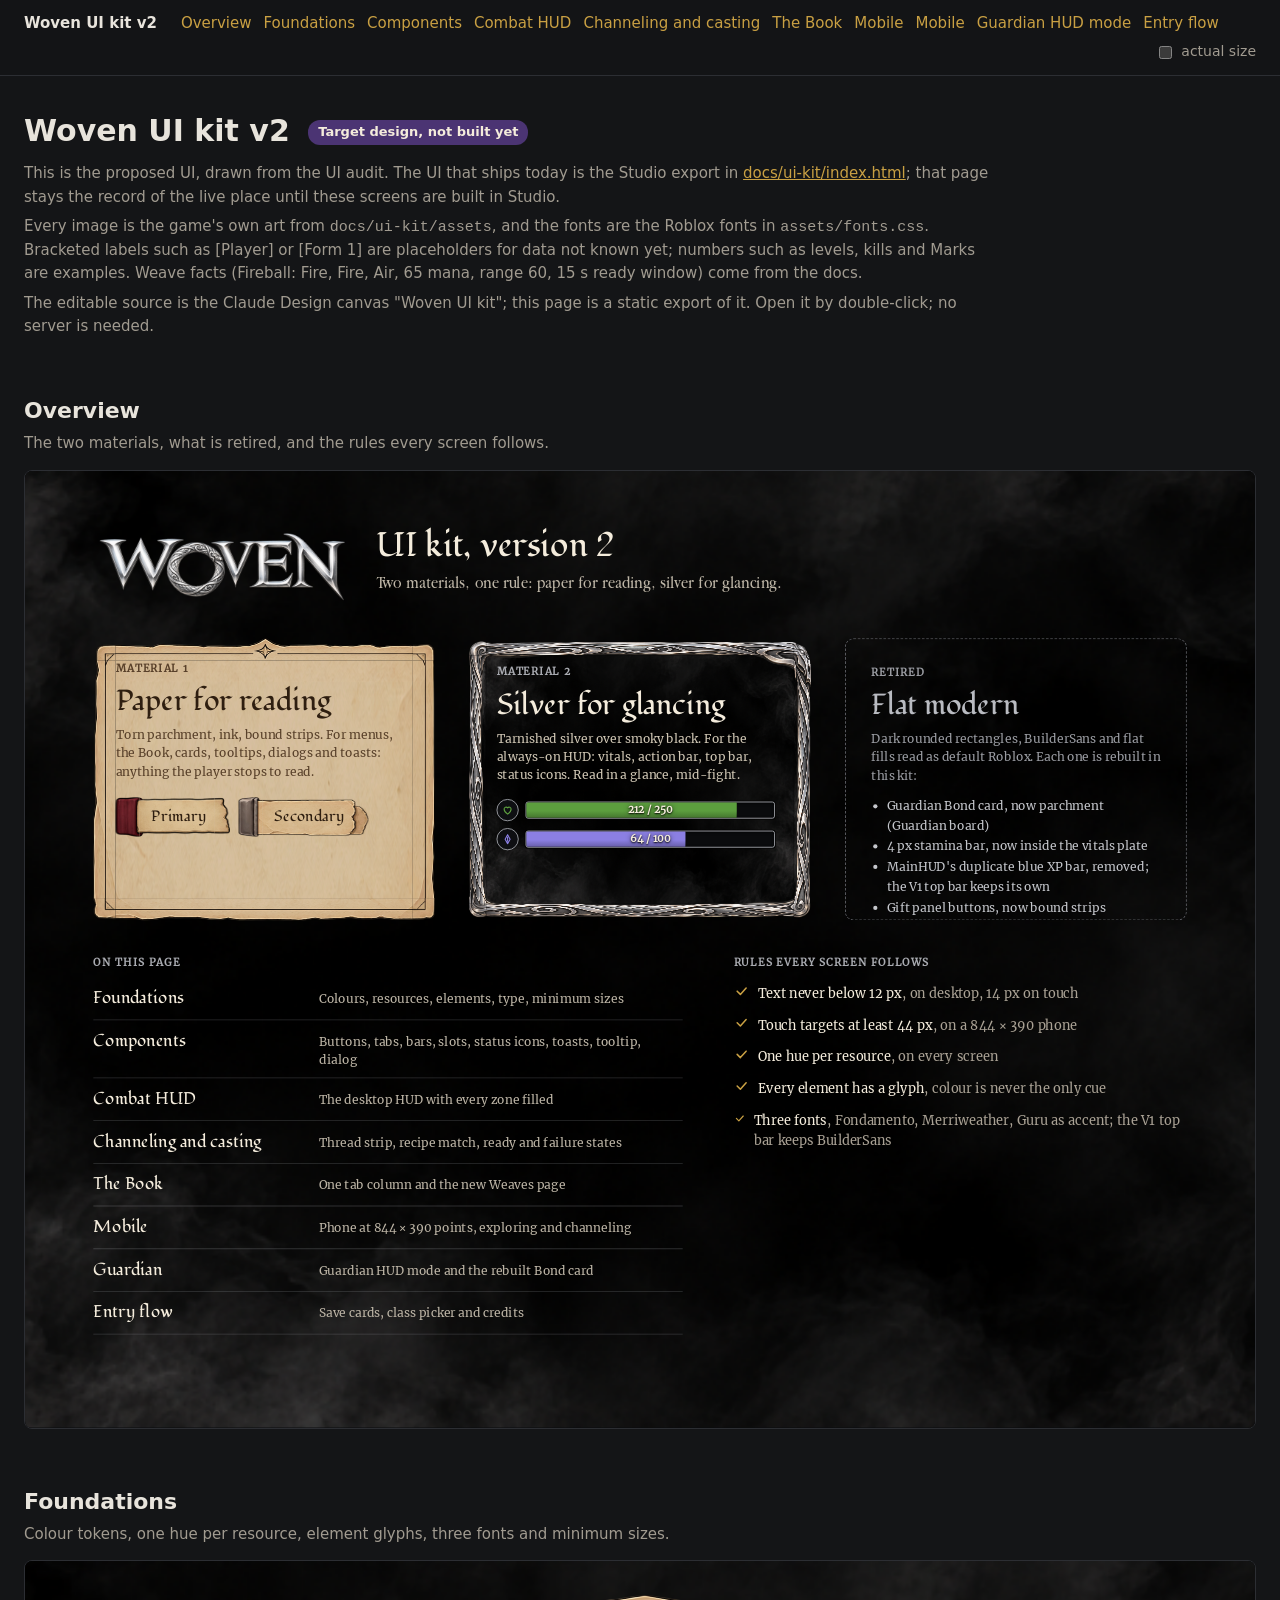
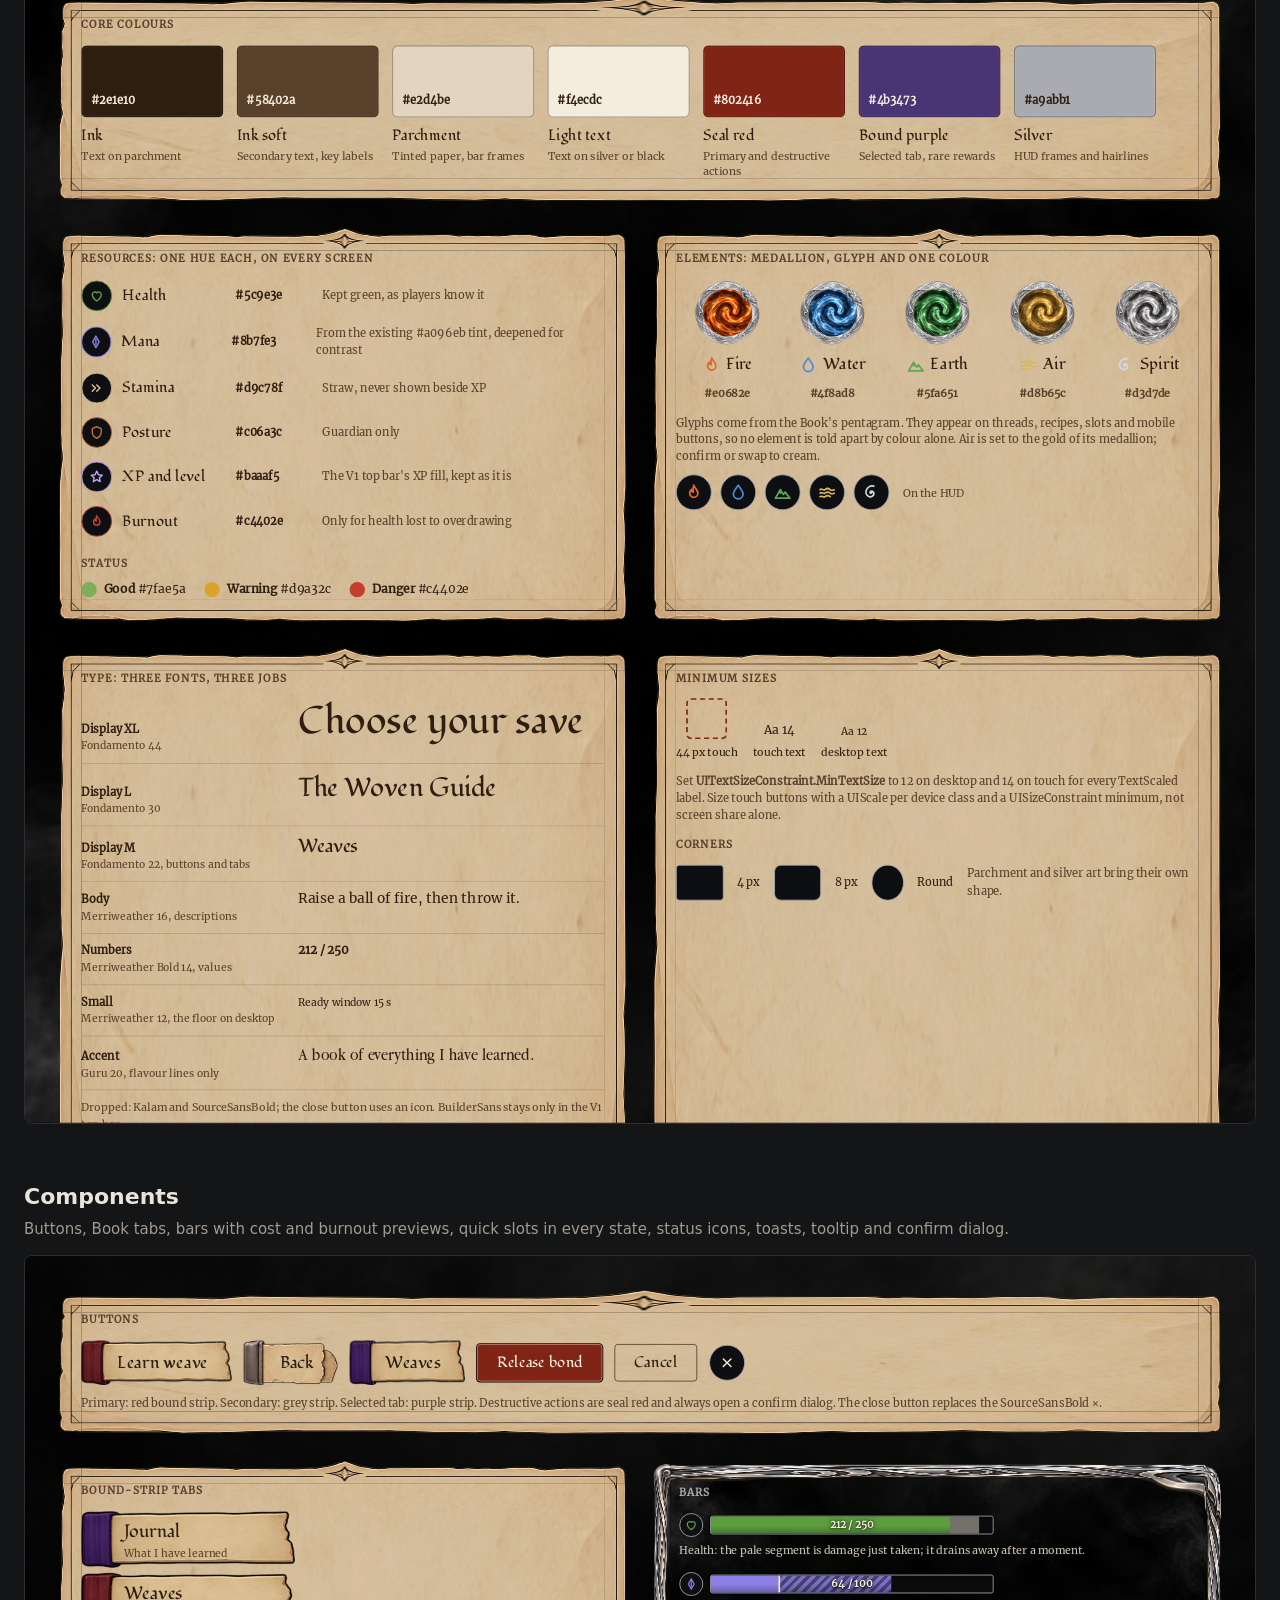
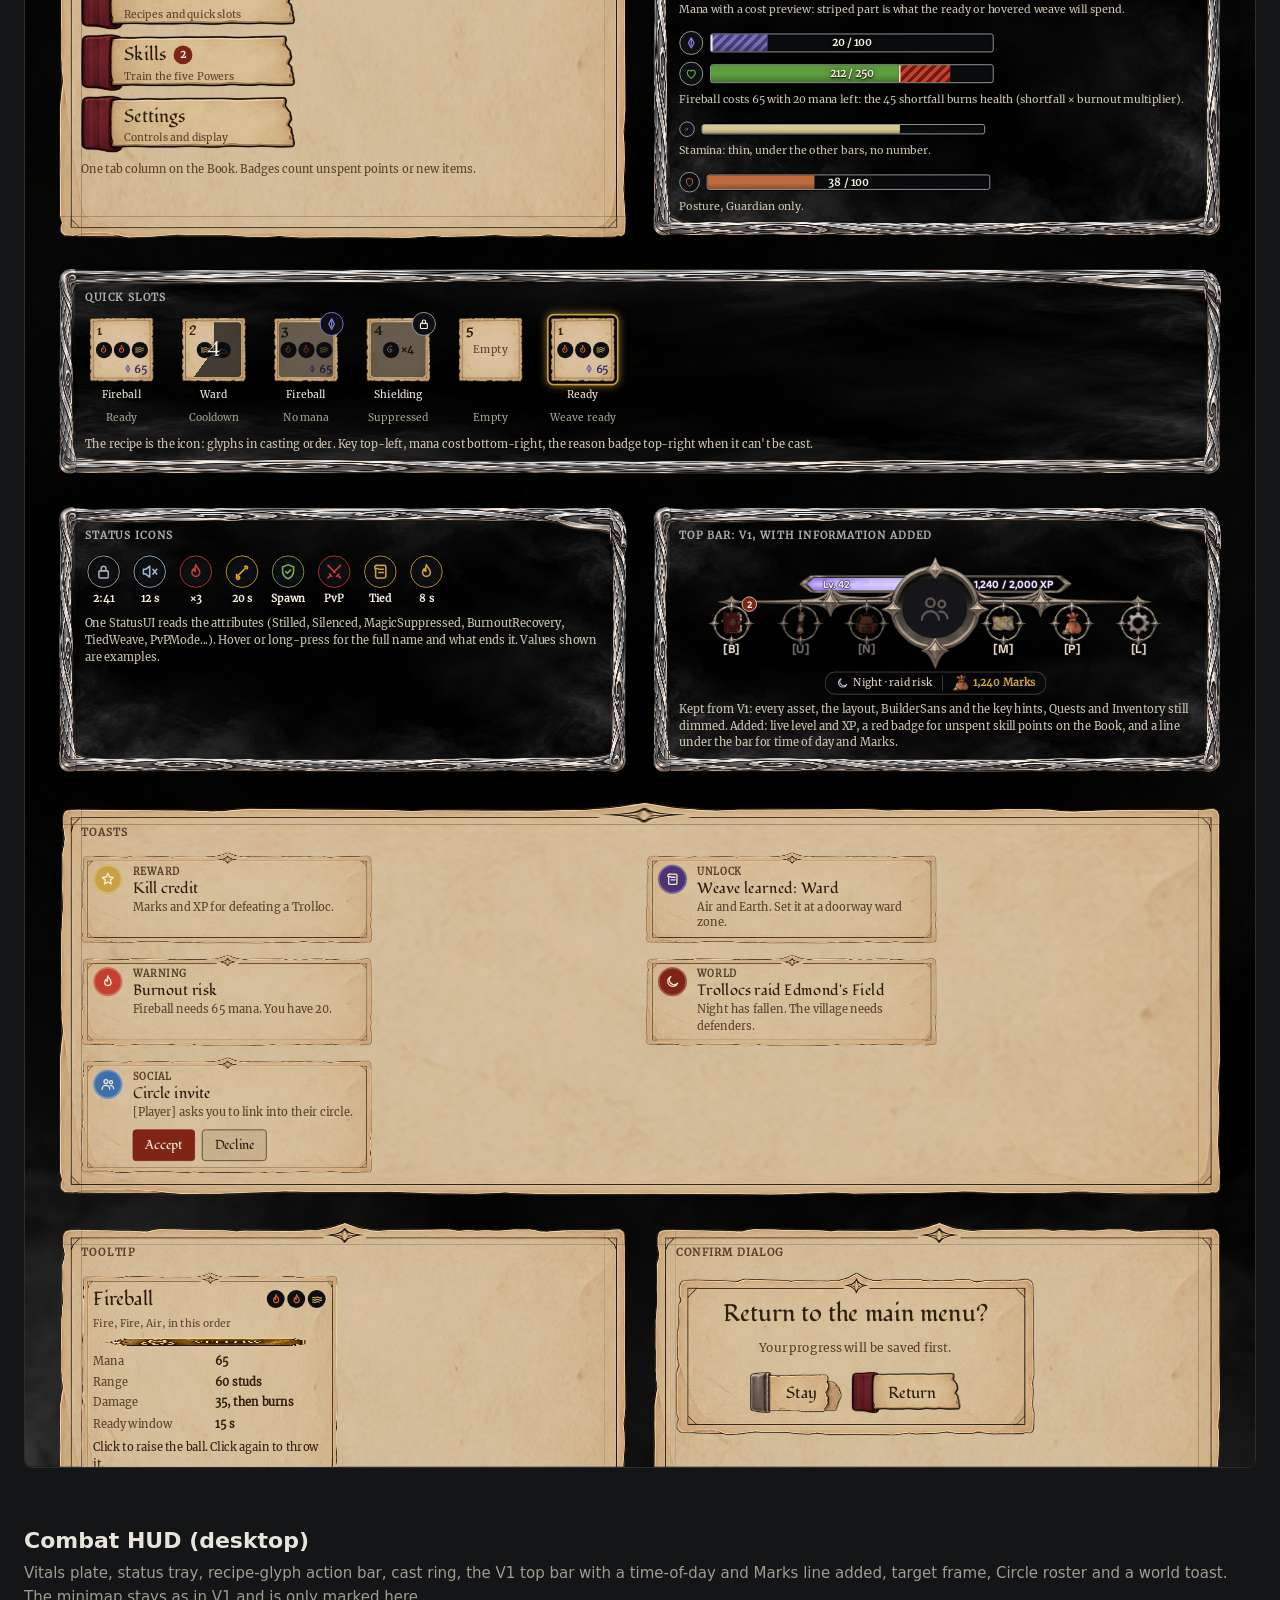
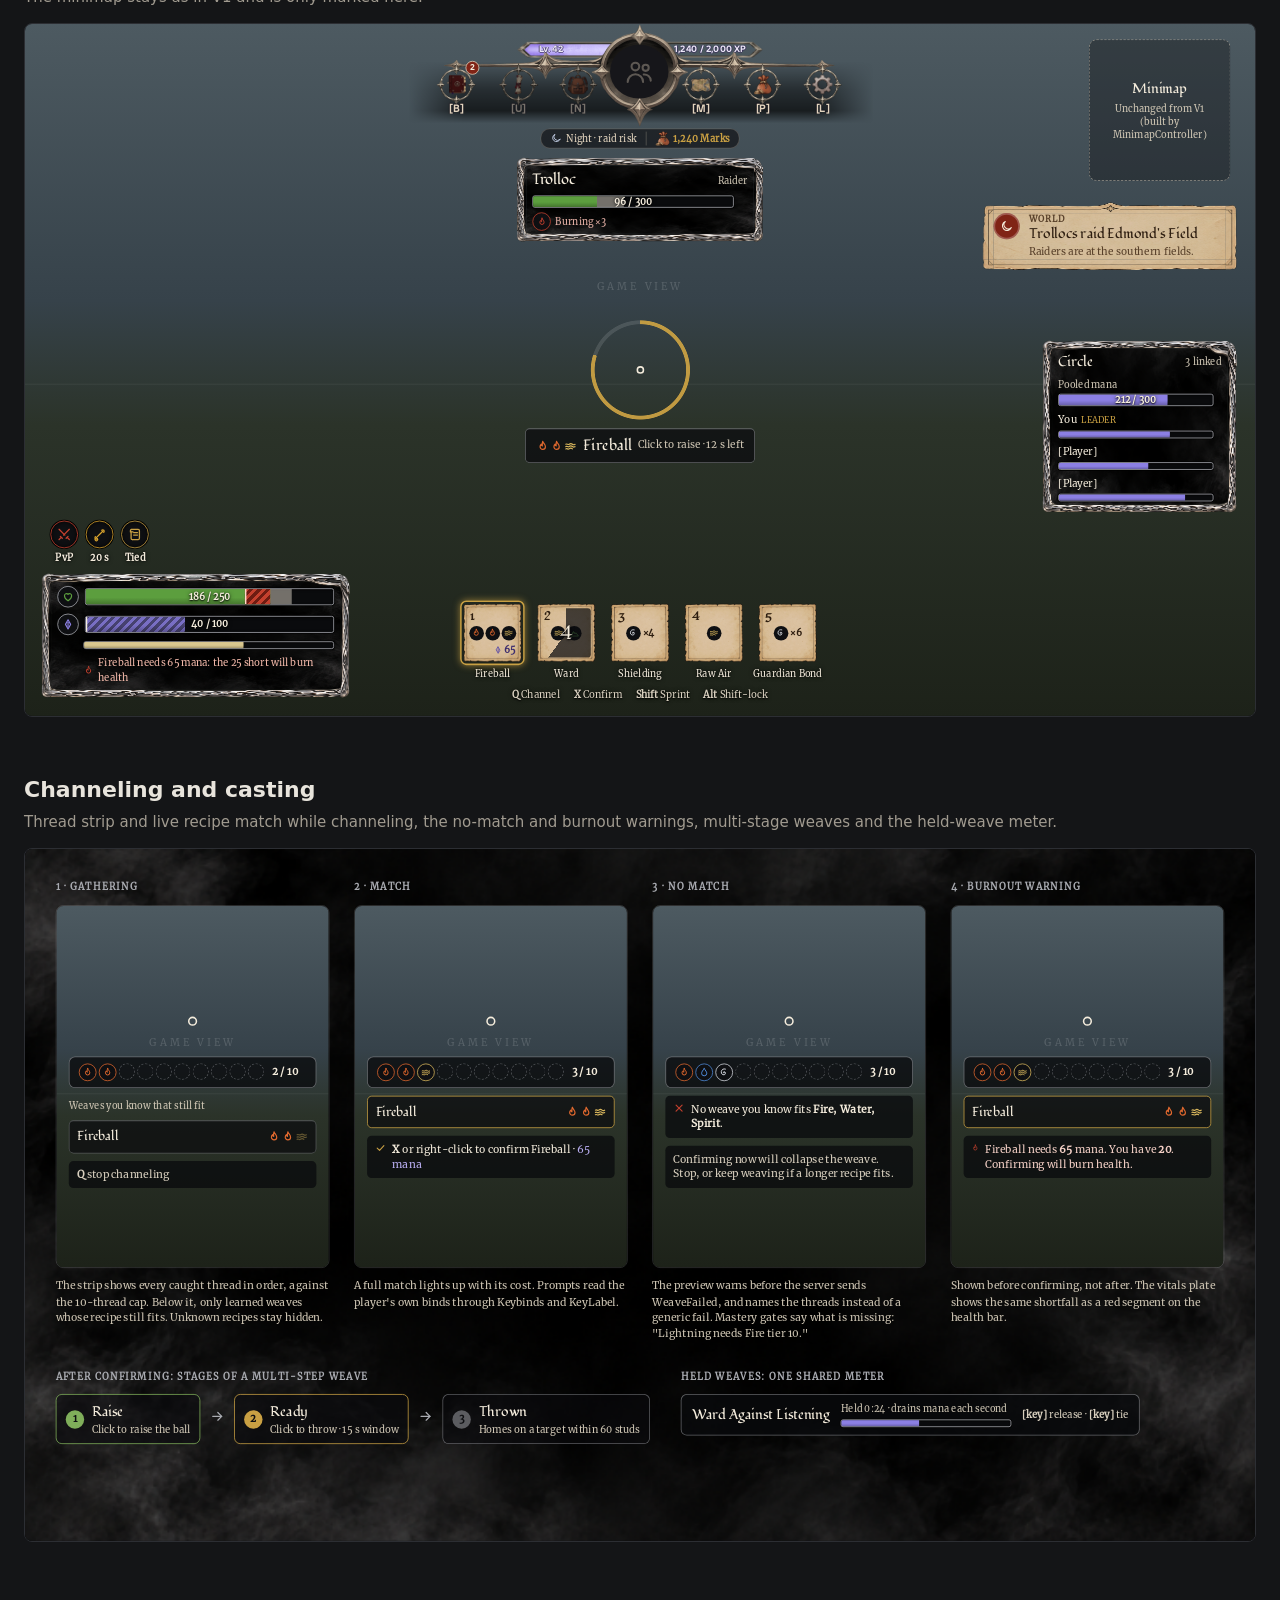
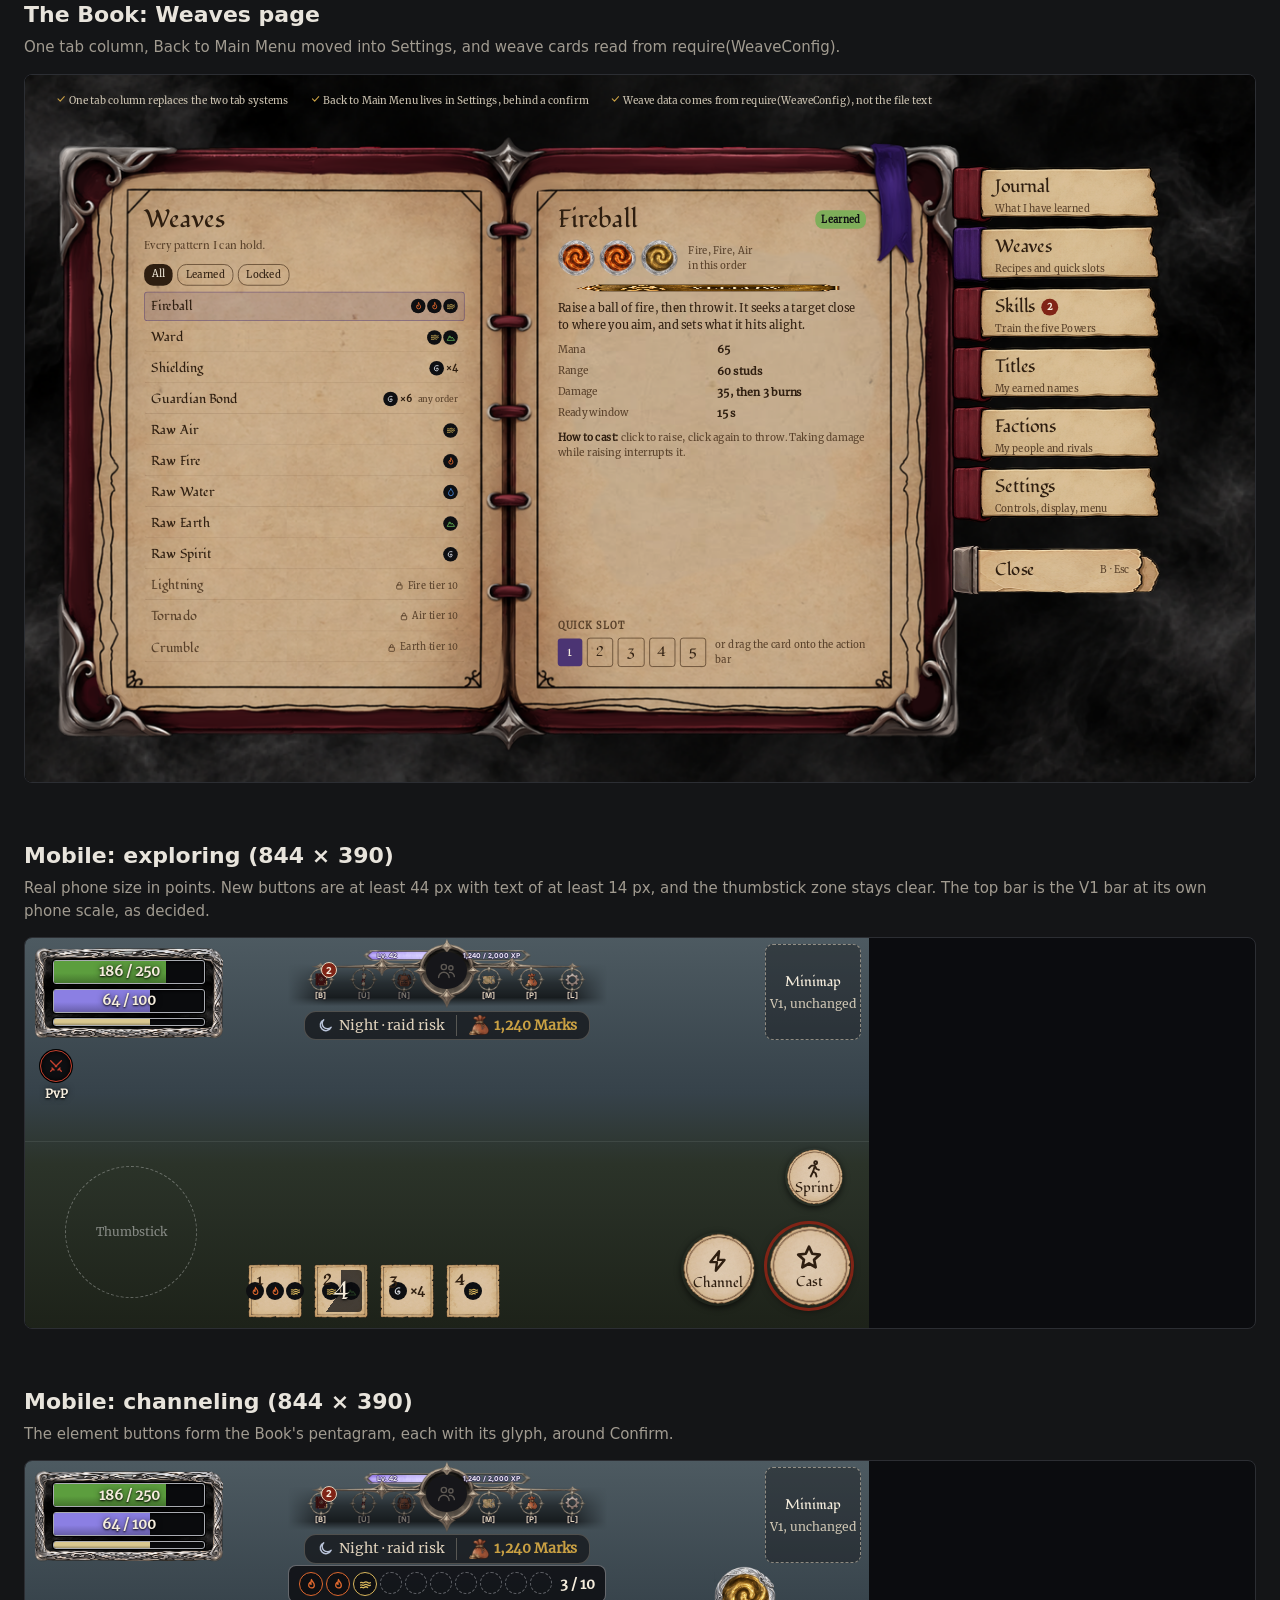
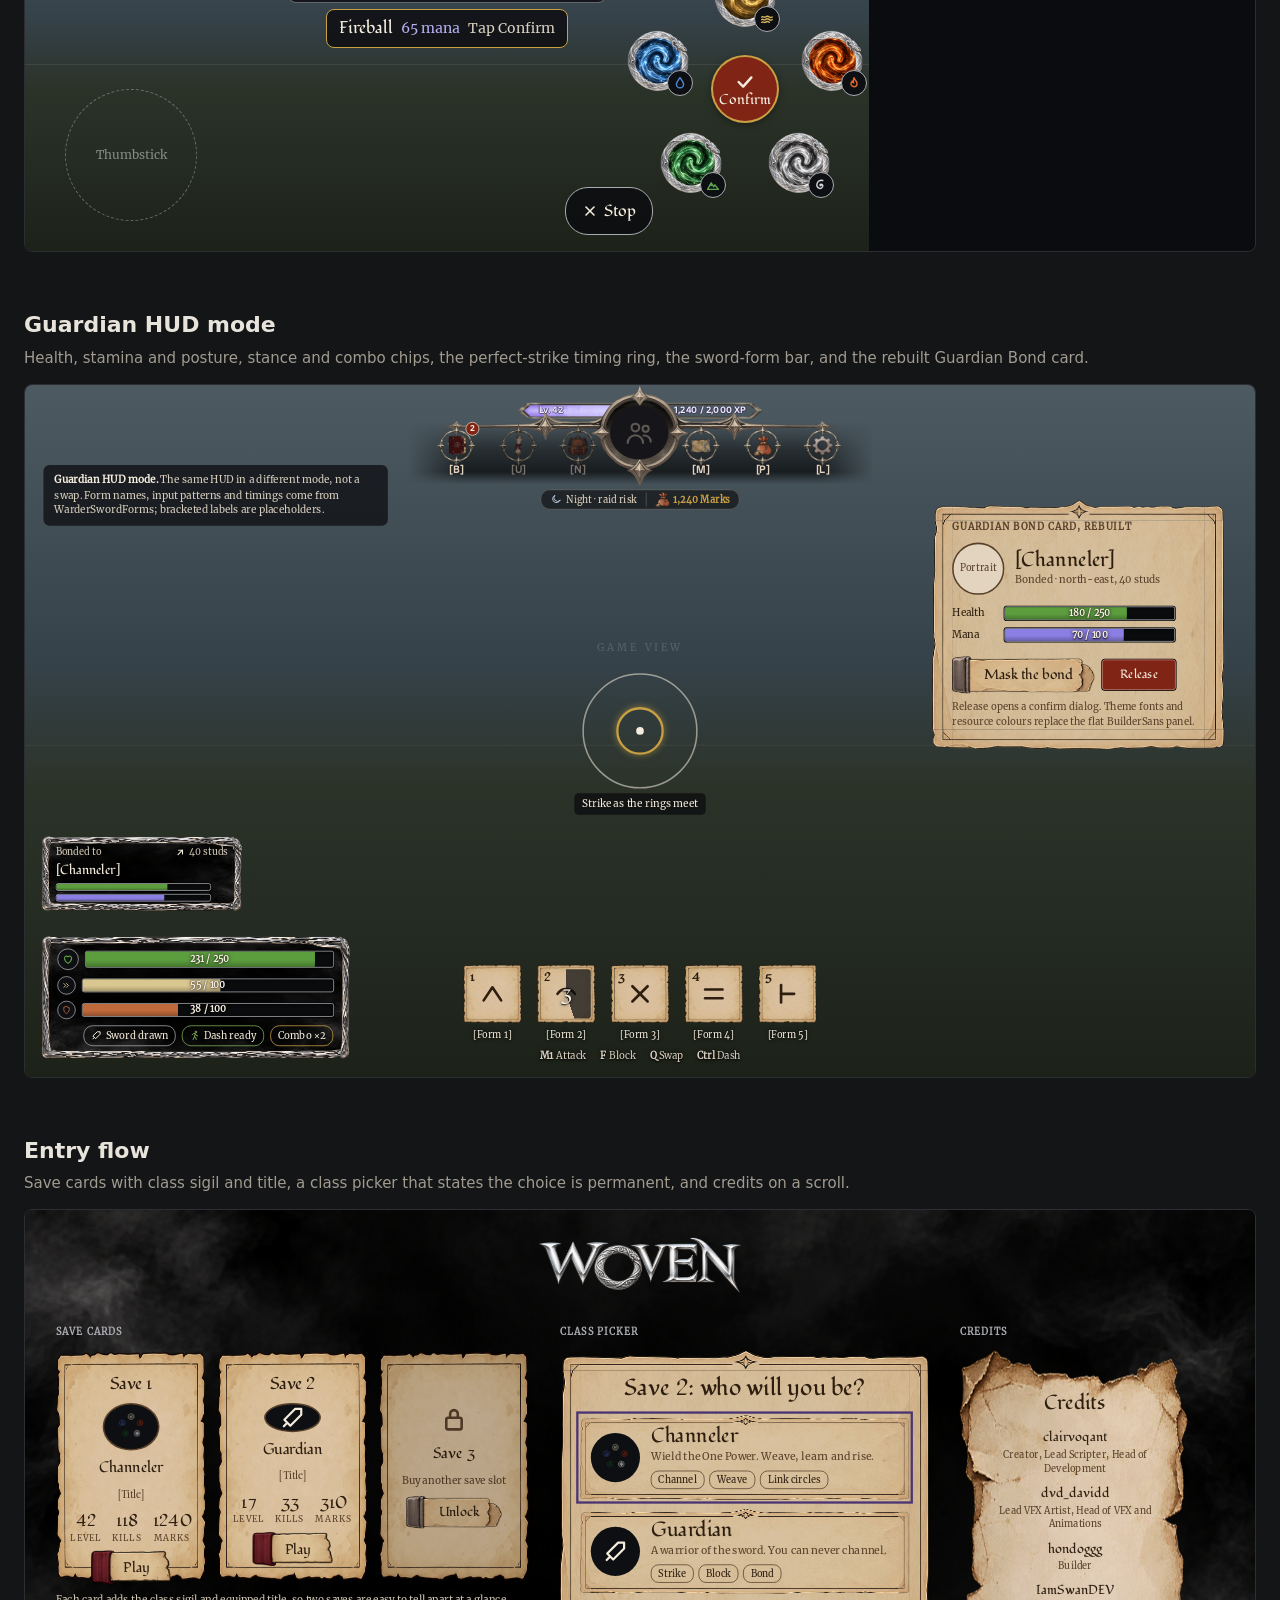
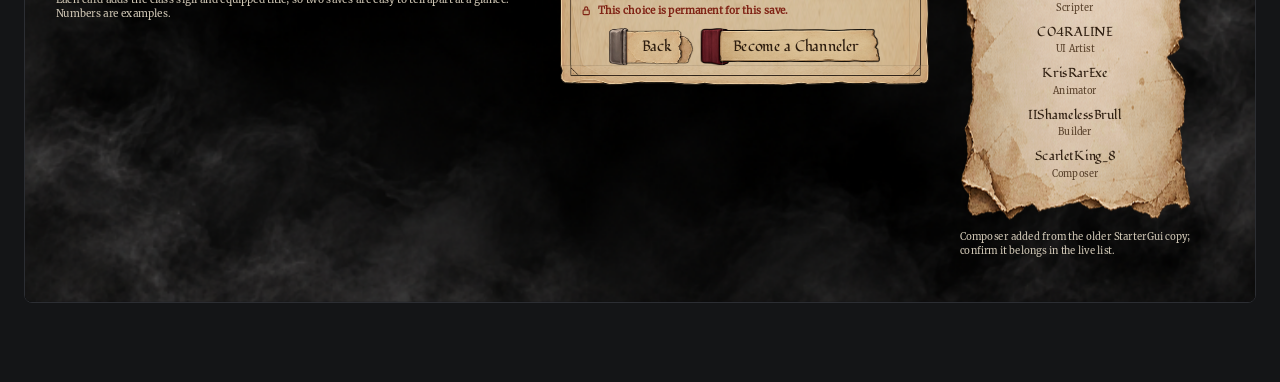
==== commit 84ad70ec: "docs(ui-kit): keep the V1 minimap in the v2 design Drop the redrawn minimap (silver snake ring, raid" ====
--- a/docs/ui-kit/v2/index.html
+++ b/docs/ui-kit/v2/index.html
@@ -241,7 +241,7 @@
 </div></div></div></div>
 </section><section id="combat-hud">
 <h2>Combat HUD (desktop)</h2>
-<p class="desc">Vitals plate, status tray, recipe-glyph action bar, cast ring, the V1 top bar with a time-of-day and Marks line added, target frame, minimap, Circle roster and a world toast.</p>
+<p class="desc">Vitals plate, status tray, recipe-glyph action bar, cast ring, the V1 top bar with a time-of-day and Marks line added, target frame, Circle roster and a world toast. The minimap stays as in V1 and is only marked here.</p>
 <div class="frame" data-w="1600" data-h="900"><div class="scaler"><div class="ab" style="width: 1600px; height: 900px; box-sizing: border-box; position: relative; overflow: hidden; font-family:'rbx-Merriweather','Merriweather',Georgia,serif; color: #f4ecdc; "><div class="world" style="position: absolute; inset: 0;"></div>
 <div style="position: absolute; left: 0; right: 0; top: 52%; height: 1px; background: rgba(255,255,255,.08);"></div>
 <div style="position: absolute; left: 50%; top: 38%; transform: translate(-50%, -50%); font-size: 13px; letter-spacing: .3em; color: rgba(255,255,255,.16);">GAME VIEW</div><div style="position: absolute; left: 524.5px; top: 0px; width: 551.0px; height: 133.7px;">
@@ -291,19 +291,10 @@
     <div style="position: absolute; left: 61px; top: 61px; width: 10px; height: 10px; border-radius: 50%; border: 2px solid #f4ecdc; box-sizing: border-box;"></div>
   </div>
   <div style="margin-top: 10px; display: flex; align-items: center; gap: 8px; padding: 6px 14px; background: rgba(10,11,14,.72); border: 1px solid rgba(169,171,177,.5); border-radius: 6px; white-space: nowrap;"><div style="display: inline-flex; gap: 2px; align-items: center;"><svg width="16" height="16" viewBox="0 0 24 24" fill="none" stroke="#e0682e" stroke-width="2.3" stroke-linecap="round" stroke-linejoin="round" role="img" aria-label="Fire"><path d="M12 2.8c.6 3.6 5.2 5.6 5.2 10.4a5.2 5.2 0 0 1-10.4 0c0-2.3 1.1-3.8 2.2-4.8.1 2 1 3.2 2.2 3.4-.4-3.2-.6-5.6.8-9z"/></svg><svg width="16" height="16" viewBox="0 0 24 24" fill="none" stroke="#e0682e" stroke-width="2.3" stroke-linecap="round" stroke-linejoin="round" role="img" aria-label="Fire"><path d="M12 2.8c.6 3.6 5.2 5.6 5.2 10.4a5.2 5.2 0 0 1-10.4 0c0-2.3 1.1-3.8 2.2-4.8.1 2 1 3.2 2.2 3.4-.4-3.2-.6-5.6.8-9z"/></svg><svg width="16" height="16" viewBox="0 0 24 24" fill="none" stroke="#d8b65c" stroke-width="2.3" stroke-linecap="round" stroke-linejoin="round" role="img" aria-label="Air"><path d="M3 8.5c2.2-1.8 4.3 1.8 6.5 0s4.3-1.8 6.5 0 3.3.9 5 .2"/><path d="M3 13c2.2-1.8 4.3 1.8 6.5 0s4.3-1.8 6.5 0 3.3.9 5 .2"/><path d="M3 17.5c2.2-1.8 4.3 1.8 6.5 0s4.3-1.8 6.5 0"/></svg></div><span style="font-family:'rbx-Fondamento','Fondamento',Georgia,serif; font-size: 20px; color: #f4ecdc;">Fireball</span><span style="font-size: 13px; color: #cfc6b4;">Click to raise · 12 s left</span></div>
-</div><div style="position: absolute; right: 32px; top: 20px; display: flex; flex-direction: column; align-items: center;">
-  <div style="position: relative; width: 184px; height: 184px;">
-    <div style="position: absolute; inset: 14px; border-radius: 50%; background: radial-gradient(circle at 45% 40%, #6d6a52 0%, #4c5040 55%, #33382d 100%); overflow: hidden;">
-      <div style="position: absolute; left: 20%; top: 52%; width: 70%; height: 3px; background: rgba(226,212,190,.5); transform: rotate(-12deg);"></div>
-      <div style="position: absolute; left: 48%; top: 10%; width: 3px; height: 80%; background: rgba(226,212,190,.4); transform: rotate(8deg);"></div>
-      <div style="position: absolute; left: 22%; top: 22%; width: 30px; height: 26px; border: 2px dashed rgba(196,64,46,.9); border-radius: 4px;"></div>
-      <div style="position: absolute; left: 24%; top: 66%; width: 18px; height: 18px; border-radius: 50%; background: #c4402e; box-shadow: 0 0 0 3px rgba(196,64,46,.35);"></div>
-    </div>
-    <div class="coilbg" style="position: absolute; inset: 0;"></div>
-    <div style="position: absolute; left: 50%; top: 50%; transform: translate(-50%, -50%);"><svg width="20" height="20" viewBox="0 0 24 24" fill="none" stroke="#f4ecdc" stroke-width="2.6" stroke-linecap="round" stroke-linejoin="round" role="img" aria-label="You"><path d="M5 12h14"/><path d="M13 6l6 6-6 6"/></svg></div>
-  </div>
-  <div style="font-family:'rbx-Fondamento','Fondamento',Georgia,serif; font-size: 16px; color: #f4ecdc; text-shadow:0 1px 2px rgba(0,0,0,.9),0 0 6px rgba(0,0,0,.6); margin-top: 2px;">Edmond's Field</div>
-</div><div style="position: absolute; right: 24px; top: 250px;"><div class="parch-sm" style="width: 330px; box-sizing: border-box; color: #2e1e10; display: flex; gap: 12px; align-items: flex-start;"><div style="flex: none; width: 34px; height: 34px; border-radius: 50%; background: #802416; display: flex; align-items: center; justify-content: center; box-shadow: inset 0 0 0 2px rgba(255,255,255,.25);"><svg width="18" height="18" viewBox="0 0 24 24" fill="none" stroke="#f4ecdc" stroke-width="2" stroke-linecap="round" stroke-linejoin="round" aria-hidden="true"><path d="M20 14.5A8 8 0 1 1 9.5 4a6.5 6.5 0 0 0 10.5 10.5z"/></svg></div><div style="flex: 1; min-width: 0;"><div style="font-size: 11px; letter-spacing: .08em; text-transform: uppercase; color: #58402a; font-weight: 700;">World</div><div style="font-family:'rbx-Fondamento','Fondamento',Georgia,serif; font-size: 18px; line-height: 1.15; margin-top: 1px;">Trollocs raid Edmond's Field</div><div style="font-size: 13px; line-height: 1.4; color: #58402a; margin-top: 3px;">Raiders are at the southern fields.</div></div></div></div><div class="knot-sm" style="position: absolute; right: 24px; top: 410px; width: 252px; box-sizing: border-box; padding: 4px 8px;">
+</div><div style="position: absolute; right: 32px; top: 20px; width: 184px; height: 184px; box-sizing: border-box; border: 1.5px dashed rgba(226,212,190,.55); border-radius: 10px; background: rgba(10,11,14,.35); display: flex; flex-direction: column; align-items: center; justify-content: center; gap: 4px; text-align: center; padding: 12px;">
+  <div style="font-family:'rbx-Fondamento','Fondamento',Georgia,serif; font-size: 18px; color: #f4ecdc;">Minimap</div>
+  <div style="font-size: 12px; color: #cfc6b4; line-height: 1.4;">Unchanged from V1<br>(built by MinimapController)</div>
+</div><div style="position: absolute; right: 24px; top: 232px;"><div class="parch-sm" style="width: 330px; box-sizing: border-box; color: #2e1e10; display: flex; gap: 12px; align-items: flex-start;"><div style="flex: none; width: 34px; height: 34px; border-radius: 50%; background: #802416; display: flex; align-items: center; justify-content: center; box-shadow: inset 0 0 0 2px rgba(255,255,255,.25);"><svg width="18" height="18" viewBox="0 0 24 24" fill="none" stroke="#f4ecdc" stroke-width="2" stroke-linecap="round" stroke-linejoin="round" aria-hidden="true"><path d="M20 14.5A8 8 0 1 1 9.5 4a6.5 6.5 0 0 0 10.5 10.5z"/></svg></div><div style="flex: 1; min-width: 0;"><div style="font-size: 11px; letter-spacing: .08em; text-transform: uppercase; color: #58402a; font-weight: 700;">World</div><div style="font-family:'rbx-Fondamento','Fondamento',Georgia,serif; font-size: 18px; line-height: 1.15; margin-top: 1px;">Trollocs raid Edmond's Field</div><div style="font-size: 13px; line-height: 1.4; color: #58402a; margin-top: 3px;">Raiders are at the southern fields.</div></div></div></div><div class="knot-sm" style="position: absolute; right: 24px; top: 410px; width: 252px; box-sizing: border-box; padding: 4px 8px;">
   <div style="display: flex; align-items: center; justify-content: space-between;"><div style="font-family:'rbx-Fondamento','Fondamento',Georgia,serif; font-size: 18px; color: #f4ecdc;">Circle</div><div style="font-size: 12px; color: #cfc6b4;">3 linked</div></div>
   <div style="margin-top: 6px; font-size: 12px; color: #cfc6b4;">Pooled mana</div>
   <div style="margin-top: 3px;"><div style="display: flex; align-items: center; gap: 8px;"><div style="position: relative; width: 200px; height: 14px; background: #0a0b0d; border: 1px solid #a9abb1; border-radius: 3px; overflow: hidden; box-shadow: 0 0 0 1px #000, inset 0 1px 3px rgba(0,0,0,.8);"><div style="position: absolute; left: 0; top: 0; bottom: 0; width: 70.7%; background: linear-gradient(180deg, #8b7fe3 0%, #8b7fe3 55%, rgba(0,0,0,.25) 100%), #8b7fe3;"></div><div style="position: absolute; inset: 0; display: flex; align-items: center; justify-content: center; font-size: 12px; font-weight: 700; color: #f4ecdc; text-shadow:0 1px 2px rgba(0,0,0,.9),0 0 6px rgba(0,0,0,.6);">212 / 300</div></div></div></div>
@@ -447,10 +438,8 @@
 <span style="display: inline-flex; align-items: center; gap: 5px;"><svg width="17" height="17" viewBox="0 0 24 24" fill="none" stroke="#b9c3d9" stroke-width="2" stroke-linecap="round" stroke-linejoin="round" aria-hidden="true"><path d="M20 14.5A8 8 0 1 1 9.5 4a6.5 6.5 0 0 0 10.5 10.5z"/></svg>Night · raid risk</span>
 <span style="width: 1px; align-self: stretch; background: rgba(226,212,190,.3);"></span>
 <span style="display: inline-flex; align-items: center; gap: 5px; font-weight: 700; color: #c9a043;"><img src="../assets/115996659422842.png" alt="" style="width: 20px; height: 20px;">1,240 Marks</span>
-</div><div style="position: absolute; right: 8px; top: 6px; width: 96px; height: 96px;">
-<div style="position: absolute; inset: 8px; border-radius: 50%; background: radial-gradient(circle at 45% 40%, #6d6a52 0%, #4c5040 55%, #33382d 100%);"></div>
-<div class="coilbg" style="position: absolute; inset: 0;"></div>
-<div style="position: absolute; left: 50%; top: 50%; transform: translate(-50%, -50%);"><svg width="14" height="14" viewBox="0 0 24 24" fill="none" stroke="#f4ecdc" stroke-width="2.6" stroke-linecap="round" stroke-linejoin="round" role="img" aria-label="You"><path d="M5 12h14"/><path d="M13 6l6 6-6 6"/></svg></div>
+</div><div style="position: absolute; right: 8px; top: 6px; width: 96px; height: 96px; box-sizing: border-box; border: 1.5px dashed rgba(226,212,190,.55); border-radius: 8px; background: rgba(10,11,14,.35); display: flex; flex-direction: column; align-items: center; justify-content: center; text-align: center; gap: 2px;">
+<div style="font-family:'rbx-Fondamento','Fondamento',Georgia,serif; font-size: 14px; color: #f4ecdc;">Minimap</div><div style="font-size: 12px; color: #cfc6b4;">V1, unchanged</div>
 </div><div style="position: absolute; left: 40px; bottom: 30px; width: 130px; height: 130px; border-radius: 50%; border: 1.5px dashed rgba(255,255,255,.3); display: flex; align-items: center; justify-content: center; font-size: 12px; color: rgba(255,255,255,.45);">Thumbstick</div>
 <div style="position: absolute; left: 12px; top: 112px; display: flex; gap: 2px;"><div style="display: flex; flex-direction: column; align-items: center; width: 38px;"><div style="width: 30px; height: 30px; border-radius: 50%; background: #0e0f12; border: 1.5px solid #c4402e; box-shadow: 0 0 0 1px #000, inset 0 0 6px rgba(0,0,0,.9); display: flex; align-items: center; justify-content: center;"><svg width="16" height="16" viewBox="0 0 24 24" fill="none" stroke="#c4402e" stroke-width="2" stroke-linecap="round" stroke-linejoin="round" role="img" aria-label="PvP on"><path d="M4 4l9 9"/><path d="M20 4l-9 9"/><path d="M6 15l3 3"/><path d="M18 15l-3 3"/><path d="M4 20l3-3"/><path d="M20 20l-3-3"/></svg></div><div style="font-size: 12px; font-weight: 700; color: #f4ecdc; text-shadow:0 1px 2px rgba(0,0,0,.9),0 0 6px rgba(0,0,0,.6); margin-top: 3px;">PvP</div></div></div>
 <div style="position: absolute; left: 218px; bottom: 10px; display: flex; gap: 2px;"><div style="display: flex; flex-direction: column; align-items: center; width: 64px;"><div class="slotbg" style="position: relative; width: 54px; height: 54px;"><div style="position: absolute; inset: 0; display: flex; align-items: center; justify-content: center;"><div style="display: inline-flex; gap: 2px; align-items: center;"><span style="width: 18px; height: 18px; border-radius: 50%; background: #0e0f12; display: inline-flex; align-items: center; justify-content: center; flex: none;"><svg width="11" height="11" viewBox="0 0 24 24" fill="none" stroke="#e0682e" stroke-width="2.3" stroke-linecap="round" stroke-linejoin="round" role="img" aria-label="Fire"><path d="M12 2.8c.6 3.6 5.2 5.6 5.2 10.4a5.2 5.2 0 0 1-10.4 0c0-2.3 1.1-3.8 2.2-4.8.1 2 1 3.2 2.2 3.4-.4-3.2-.6-5.6.8-9z"/></svg></span><span style="width: 18px; height: 18px; border-radius: 50%; background: #0e0f12; display: inline-flex; align-items: center; justify-content: center; flex: none;"><svg width="11" height="11" viewBox="0 0 24 24" fill="none" stroke="#e0682e" stroke-width="2.3" stroke-linecap="round" stroke-linejoin="round" role="img" aria-label="Fire"><path d="M12 2.8c.6 3.6 5.2 5.6 5.2 10.4a5.2 5.2 0 0 1-10.4 0c0-2.3 1.1-3.8 2.2-4.8.1 2 1 3.2 2.2 3.4-.4-3.2-.6-5.6.8-9z"/></svg></span><span style="width: 18px; height: 18px; border-radius: 50%; background: #0e0f12; display: inline-flex; align-items: center; justify-content: center; flex: none;"><svg width="11" height="11" viewBox="0 0 24 24" fill="none" stroke="#d8b65c" stroke-width="2.3" stroke-linecap="round" stroke-linejoin="round" role="img" aria-label="Air"><path d="M3 8.5c2.2-1.8 4.3 1.8 6.5 0s4.3-1.8 6.5 0 3.3.9 5 .2"/><path d="M3 13c2.2-1.8 4.3 1.8 6.5 0s4.3-1.8 6.5 0 3.3.9 5 .2"/><path d="M3 17.5c2.2-1.8 4.3 1.8 6.5 0s4.3-1.8 6.5 0"/></svg></span></div></div><div style="position: absolute; left: 9px; top: 5px; font-family:'rbx-Fondamento','Fondamento',Georgia,serif; font-size: 15px; font-weight: 700; color: #2e1e10;">1</div></div></div><div style="display: flex; flex-direction: column; align-items: center; width: 64px;"><div class="slotbg" style="position: relative; width: 54px; height: 54px;"><div style="position: absolute; inset: 0; display: flex; align-items: center; justify-content: center;"><div style="display: inline-flex; gap: 2px; align-items: center;"><span style="width: 18px; height: 18px; border-radius: 50%; background: #0e0f12; display: inline-flex; align-items: center; justify-content: center; flex: none;"><svg width="11" height="11" viewBox="0 0 24 24" fill="none" stroke="#d8b65c" stroke-width="2.3" stroke-linecap="round" stroke-linejoin="round" role="img" aria-label="Air"><path d="M3 8.5c2.2-1.8 4.3 1.8 6.5 0s4.3-1.8 6.5 0 3.3.9 5 .2"/><path d="M3 13c2.2-1.8 4.3 1.8 6.5 0s4.3-1.8 6.5 0 3.3.9 5 .2"/><path d="M3 17.5c2.2-1.8 4.3 1.8 6.5 0s4.3-1.8 6.5 0"/></svg></span><span style="width: 18px; height: 18px; border-radius: 50%; background: #0e0f12; display: inline-flex; align-items: center; justify-content: center; flex: none;"><svg width="11" height="11" viewBox="0 0 24 24" fill="none" stroke="#5fa651" stroke-width="2.3" stroke-linecap="round" stroke-linejoin="round" role="img" aria-label="Earth"><path d="M2.8 19.5 9 8.5l4 6.5 2.2-3.3 6 7.8z"/><path d="M7.4 11.3 9 13l1.4-1.6"/></svg></span></div></div><div style="position: absolute; left: 9px; top: 5px; font-family:'rbx-Fondamento','Fondamento',Georgia,serif; font-size: 15px; font-weight: 700; color: #2e1e10;">2</div><div style="position: absolute; inset: 6px; border-radius: 4px; background: conic-gradient(rgba(10,11,14,.72) 0 60%, transparent 60% 100%);"></div><div style="position: absolute; inset: 0; display: flex; align-items: center; justify-content: center; font-family:'rbx-Fondamento','Fondamento',Georgia,serif; font-size: 26px; color: #f4ecdc; text-shadow:0 1px 2px rgba(0,0,0,.9),0 0 6px rgba(0,0,0,.6);">4</div></div></div><div style="display: flex; flex-direction: column; align-items: center; width: 64px;"><div class="slotbg" style="position: relative; width: 54px; height: 54px;"><div style="position: absolute; inset: 0; display: flex; align-items: center; justify-content: center;"><div style="display: inline-flex; gap: 2px; align-items: center;"><span style="width: 18px; height: 18px; border-radius: 50%; background: #0e0f12; display: inline-flex; align-items: center; justify-content: center; flex: none;"><svg width="11" height="11" viewBox="0 0 24 24" fill="none" stroke="#d3d7de" stroke-width="2.3" stroke-linecap="round" stroke-linejoin="round" role="img" aria-label="Spirit"><path d="M12.6 12.2a1.2 1.2 0 1 1-1.4-1.4 3 3 0 0 1 3.9 3.3 4.6 4.6 0 0 1-5.8 3.6 6.4 6.4 0 0 1-4.2-7.5A8 8 0 0 1 15 4.2"/></svg></span><span style="font-size: 12px; font-weight: 700; color: #2e1e10; margin-left: 1px;">×4</span></div></div><div style="position: absolute; left: 9px; top: 5px; font-family:'rbx-Fondamento','Fondamento',Georgia,serif; font-size: 15px; font-weight: 700; color: #2e1e10;">3</div></div></div><div style="display: flex; flex-direction: column; align-items: center; width: 64px;"><div class="slotbg" style="position: relative; width: 54px; height: 54px;"><div style="position: absolute; inset: 0; display: flex; align-items: center; justify-content: center;"><div style="display: inline-flex; gap: 2px; align-items: center;"><span style="width: 18px; height: 18px; border-radius: 50%; background: #0e0f12; display: inline-flex; align-items: center; justify-content: center; flex: none;"><svg width="11" height="11" viewBox="0 0 24 24" fill="none" stroke="#d8b65c" stroke-width="2.3" stroke-linecap="round" stroke-linejoin="round" role="img" aria-label="Air"><path d="M3 8.5c2.2-1.8 4.3 1.8 6.5 0s4.3-1.8 6.5 0 3.3.9 5 .2"/><path d="M3 13c2.2-1.8 4.3 1.8 6.5 0s4.3-1.8 6.5 0 3.3.9 5 .2"/><path d="M3 17.5c2.2-1.8 4.3 1.8 6.5 0s4.3-1.8 6.5 0"/></svg></span></div></div><div style="position: absolute; left: 9px; top: 5px; font-family:'rbx-Fondamento','Fondamento',Georgia,serif; font-size: 15px; font-weight: 700; color: #2e1e10;">4</div></div></div></div>
@@ -502,10 +491,8 @@
 <span style="display: inline-flex; align-items: center; gap: 5px;"><svg width="17" height="17" viewBox="0 0 24 24" fill="none" stroke="#b9c3d9" stroke-width="2" stroke-linecap="round" stroke-linejoin="round" aria-hidden="true"><path d="M20 14.5A8 8 0 1 1 9.5 4a6.5 6.5 0 0 0 10.5 10.5z"/></svg>Night · raid risk</span>
 <span style="width: 1px; align-self: stretch; background: rgba(226,212,190,.3);"></span>
 <span style="display: inline-flex; align-items: center; gap: 5px; font-weight: 700; color: #c9a043;"><img src="../assets/115996659422842.png" alt="" style="width: 20px; height: 20px;">1,240 Marks</span>
-</div><div style="position: absolute; right: 8px; top: 6px; width: 96px; height: 96px;">
-<div style="position: absolute; inset: 8px; border-radius: 50%; background: radial-gradient(circle at 45% 40%, #6d6a52 0%, #4c5040 55%, #33382d 100%);"></div>
-<div class="coilbg" style="position: absolute; inset: 0;"></div>
-<div style="position: absolute; left: 50%; top: 50%; transform: translate(-50%, -50%);"><svg width="14" height="14" viewBox="0 0 24 24" fill="none" stroke="#f4ecdc" stroke-width="2.6" stroke-linecap="round" stroke-linejoin="round" role="img" aria-label="You"><path d="M5 12h14"/><path d="M13 6l6 6-6 6"/></svg></div>
+</div><div style="position: absolute; right: 8px; top: 6px; width: 96px; height: 96px; box-sizing: border-box; border: 1.5px dashed rgba(226,212,190,.55); border-radius: 8px; background: rgba(10,11,14,.35); display: flex; flex-direction: column; align-items: center; justify-content: center; text-align: center; gap: 2px;">
+<div style="font-family:'rbx-Fondamento','Fondamento',Georgia,serif; font-size: 14px; color: #f4ecdc;">Minimap</div><div style="font-size: 12px; color: #cfc6b4;">V1, unchanged</div>
 </div><div style="position: absolute; left: 40px; bottom: 30px; width: 130px; height: 130px; border-radius: 50%; border: 1.5px dashed rgba(255,255,255,.3); display: flex; align-items: center; justify-content: center; font-size: 12px; color: rgba(255,255,255,.45);">Thumbstick</div><div style="position: absolute; left: 50%; top: 104px; transform: translateX(-50%); display: flex; flex-direction: column; align-items: center; gap: 6px;">
 <div style="display: flex; align-items: center; gap: 8px; padding: 6px 10px; background: rgba(10,11,14,.8); border: 1px solid rgba(169,171,177,.55); border-radius: 8px;"><div style="display: flex; gap: 3px;"><div style="width: 22px; height: 22px; border-radius: 50%; background: #0e0f12; border: 1.5px solid #e0682e; display: flex; align-items: center; justify-content: center;"><svg width="13" height="13" viewBox="0 0 24 24" fill="none" stroke="#e0682e" stroke-width="2.4" stroke-linecap="round" stroke-linejoin="round" role="img" aria-label="Fire"><path d="M12 2.8c.6 3.6 5.2 5.6 5.2 10.4a5.2 5.2 0 0 1-10.4 0c0-2.3 1.1-3.8 2.2-4.8.1 2 1 3.2 2.2 3.4-.4-3.2-.6-5.6.8-9z"/></svg></div><div style="width: 22px; height: 22px; border-radius: 50%; background: #0e0f12; border: 1.5px solid #e0682e; display: flex; align-items: center; justify-content: center;"><svg width="13" height="13" viewBox="0 0 24 24" fill="none" stroke="#e0682e" stroke-width="2.4" stroke-linecap="round" stroke-linejoin="round" role="img" aria-label="Fire"><path d="M12 2.8c.6 3.6 5.2 5.6 5.2 10.4a5.2 5.2 0 0 1-10.4 0c0-2.3 1.1-3.8 2.2-4.8.1 2 1 3.2 2.2 3.4-.4-3.2-.6-5.6.8-9z"/></svg></div><div style="width: 22px; height: 22px; border-radius: 50%; background: #0e0f12; border: 1.5px solid #d8b65c; display: flex; align-items: center; justify-content: center;"><svg width="13" height="13" viewBox="0 0 24 24" fill="none" stroke="#d8b65c" stroke-width="2.4" stroke-linecap="round" stroke-linejoin="round" role="img" aria-label="Air"><path d="M3 8.5c2.2-1.8 4.3 1.8 6.5 0s4.3-1.8 6.5 0 3.3.9 5 .2"/><path d="M3 13c2.2-1.8 4.3 1.8 6.5 0s4.3-1.8 6.5 0 3.3.9 5 .2"/><path d="M3 17.5c2.2-1.8 4.3 1.8 6.5 0s4.3-1.8 6.5 0"/></svg></div><div style="width: 22px; height: 22px; border-radius: 50%; border: 1px dashed rgba(169,171,177,.5); box-sizing: border-box;"></div><div style="width: 22px; height: 22px; border-radius: 50%; border: 1px dashed rgba(169,171,177,.5); box-sizing: border-box;"></div><div style="width: 22px; height: 22px; border-radius: 50%; border: 1px dashed rgba(169,171,177,.5); box-sizing: border-box;"></div><div style="width: 22px; height: 22px; border-radius: 50%; border: 1px dashed rgba(169,171,177,.5); box-sizing: border-box;"></div><div style="width: 22px; height: 22px; border-radius: 50%; border: 1px dashed rgba(169,171,177,.5); box-sizing: border-box;"></div><div style="width: 22px; height: 22px; border-radius: 50%; border: 1px dashed rgba(169,171,177,.5); box-sizing: border-box;"></div><div style="width: 22px; height: 22px; border-radius: 50%; border: 1px dashed rgba(169,171,177,.5); box-sizing: border-box;"></div></div><span style="font-size: 14px; font-weight: 700; color: #f4ecdc;">3 / 10</span></div>
 <div style="display: flex; align-items: center; gap: 8px; padding: 5px 12px; background: rgba(10,11,14,.8); border: 1px solid #c9a043; border-radius: 8px;"><span style="font-family:'rbx-Fondamento','Fondamento',Georgia,serif; font-size: 17px; color: #f4ecdc;">Fireball</span><span style="font-size: 14px; color: #b9aef2;">65 mana</span><span style="font-size: 14px; color: #d9d0bf;">Tap Confirm</span></div>
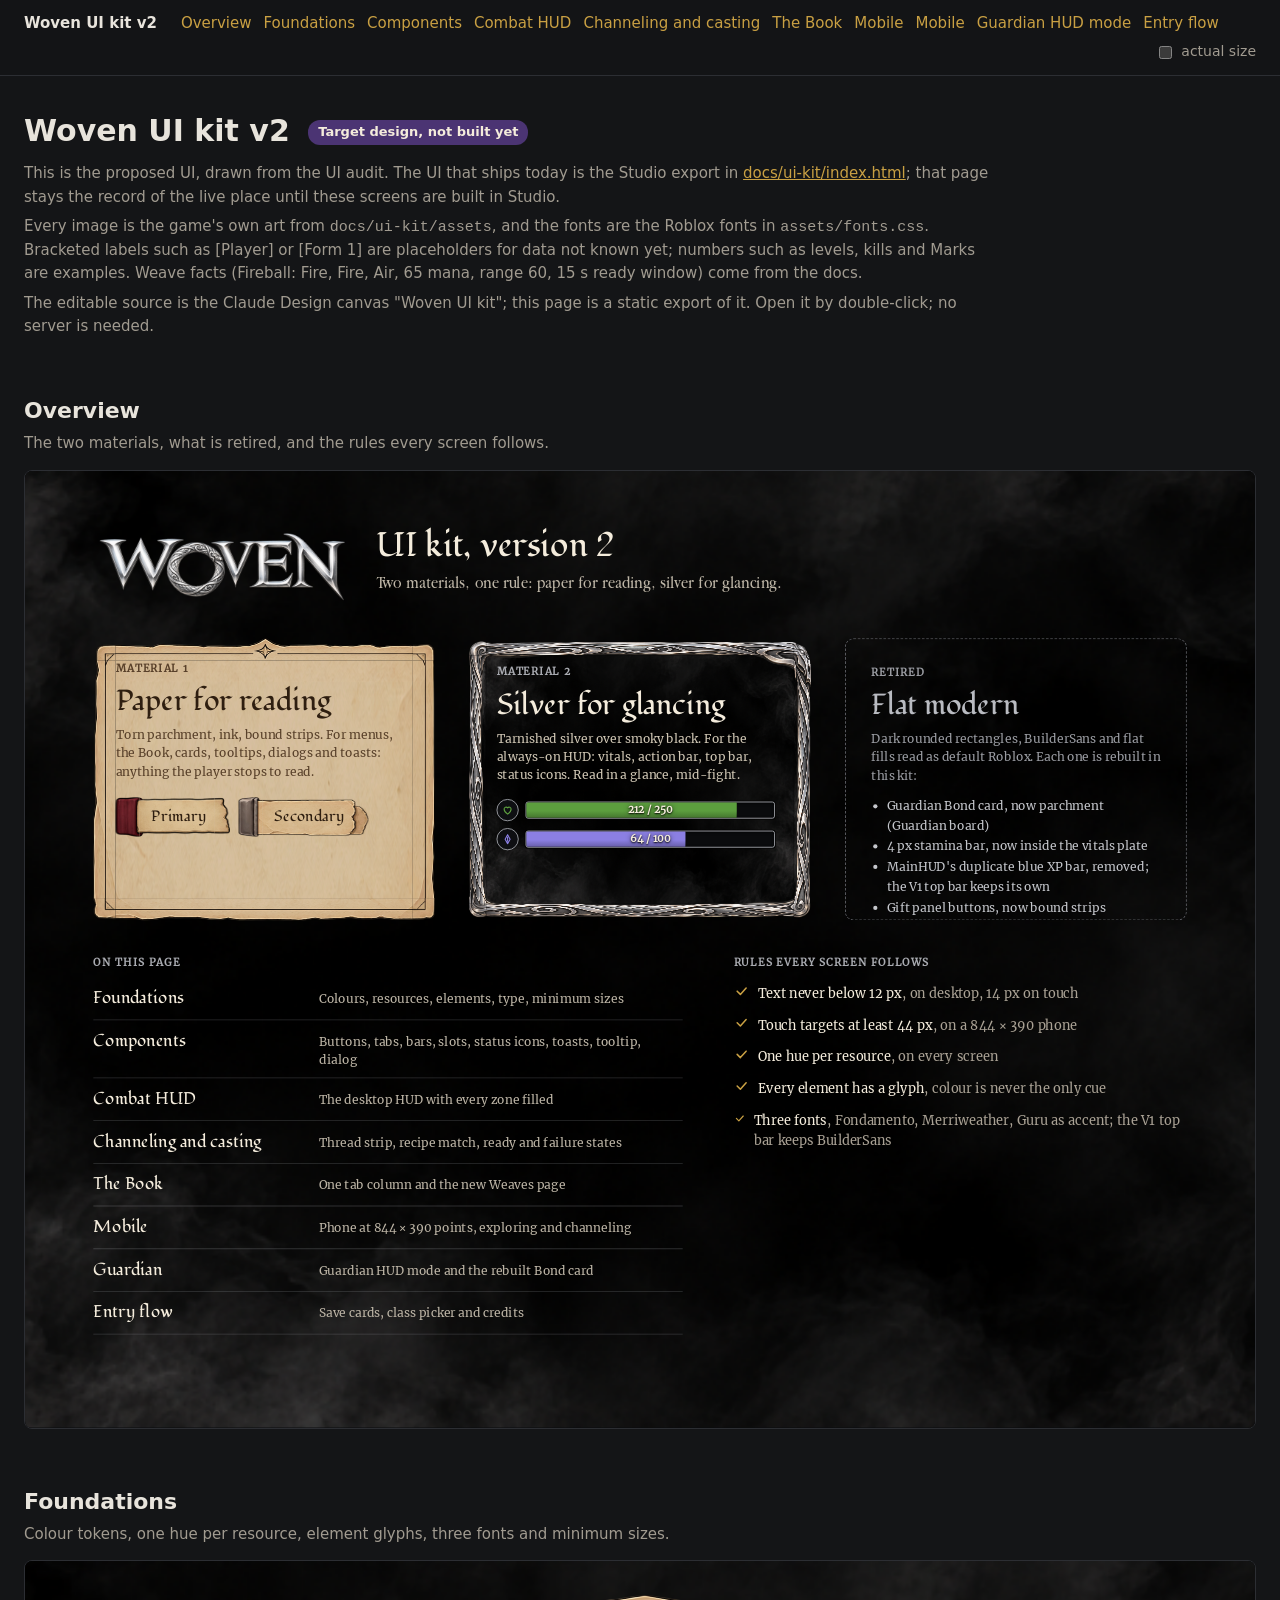
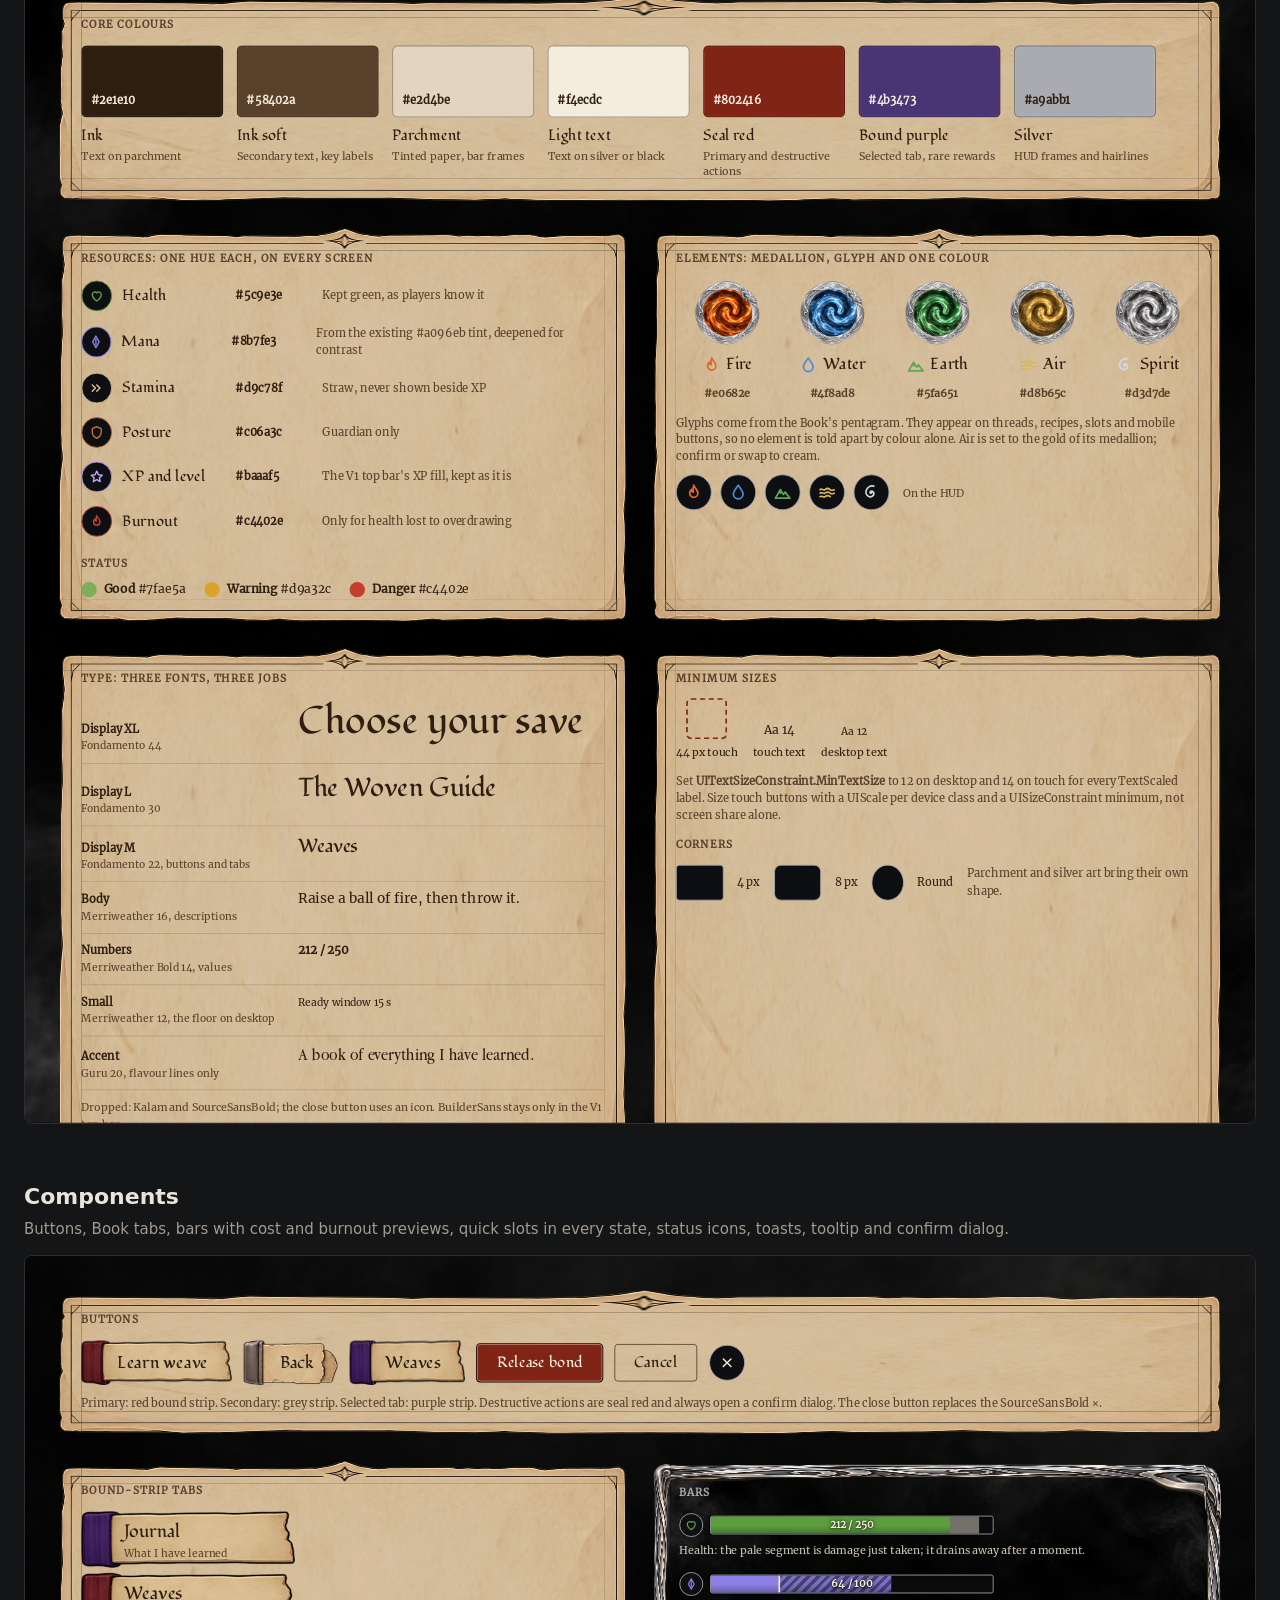
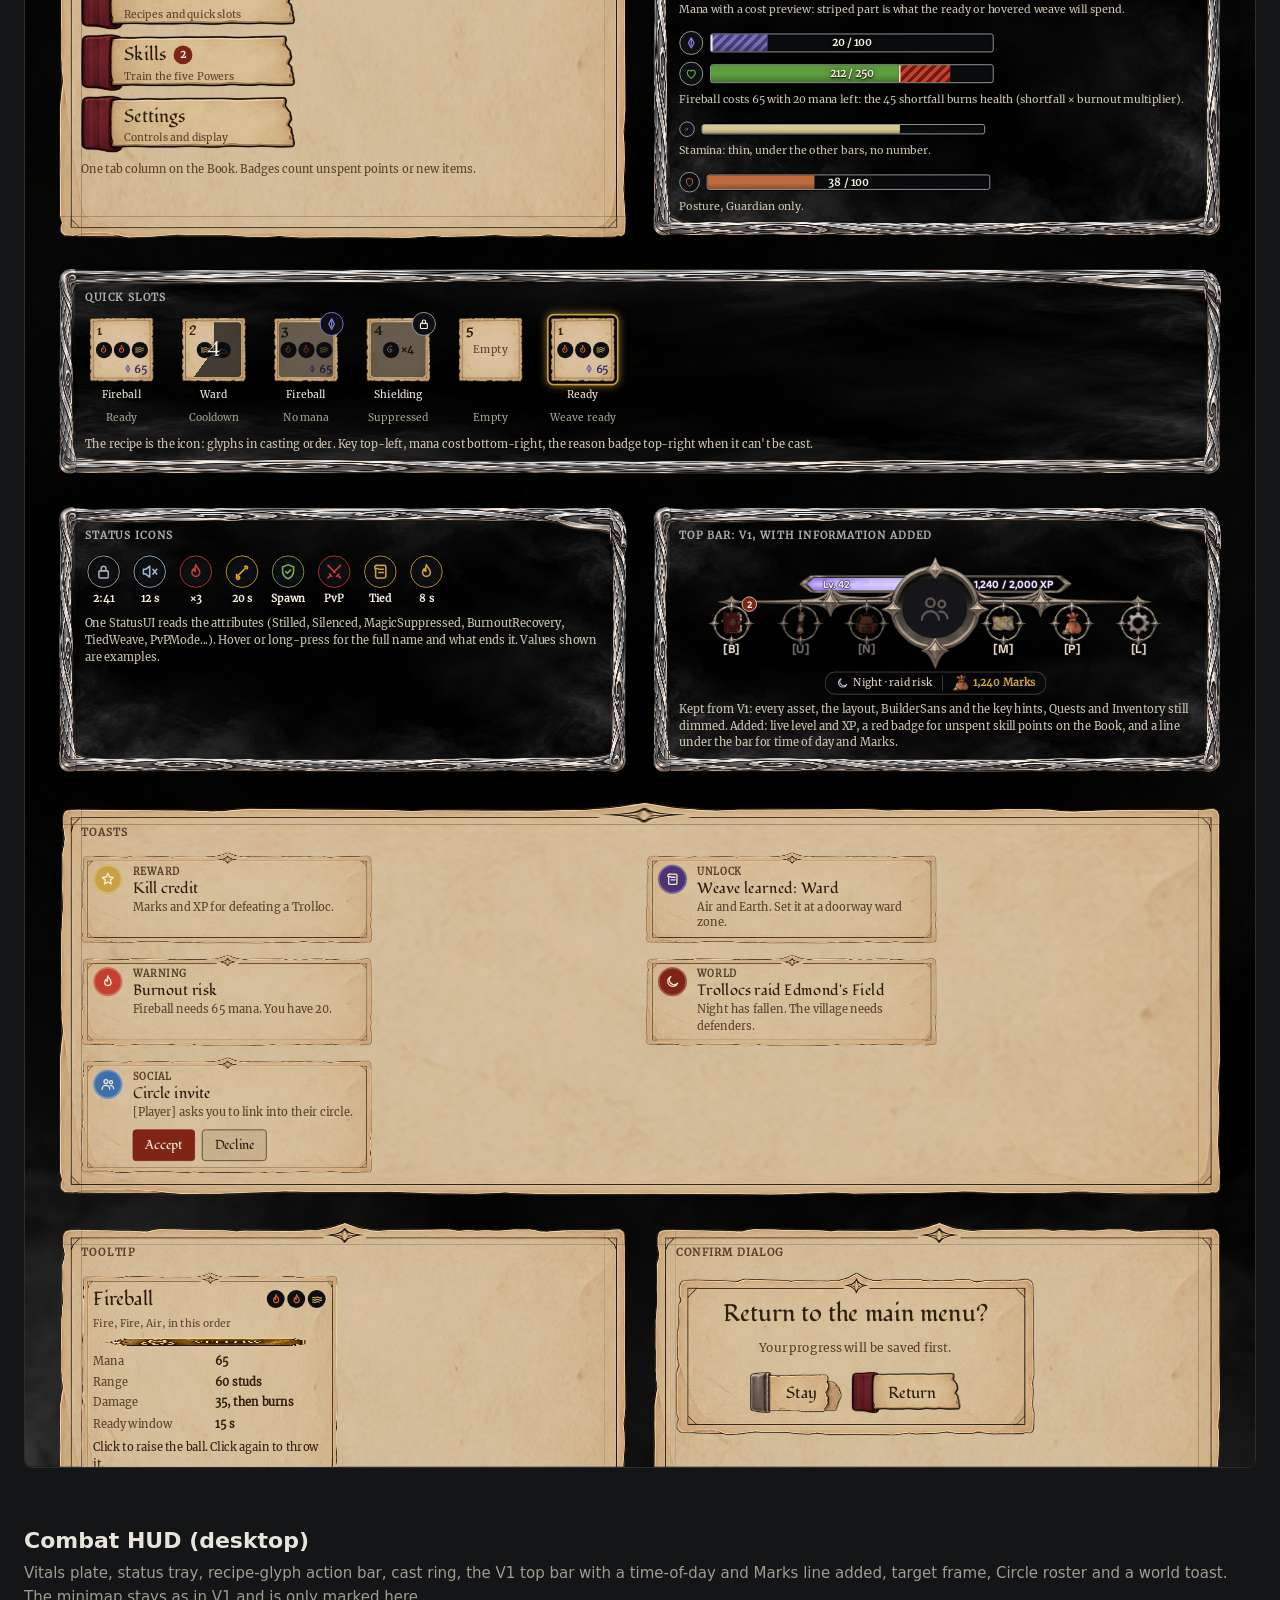
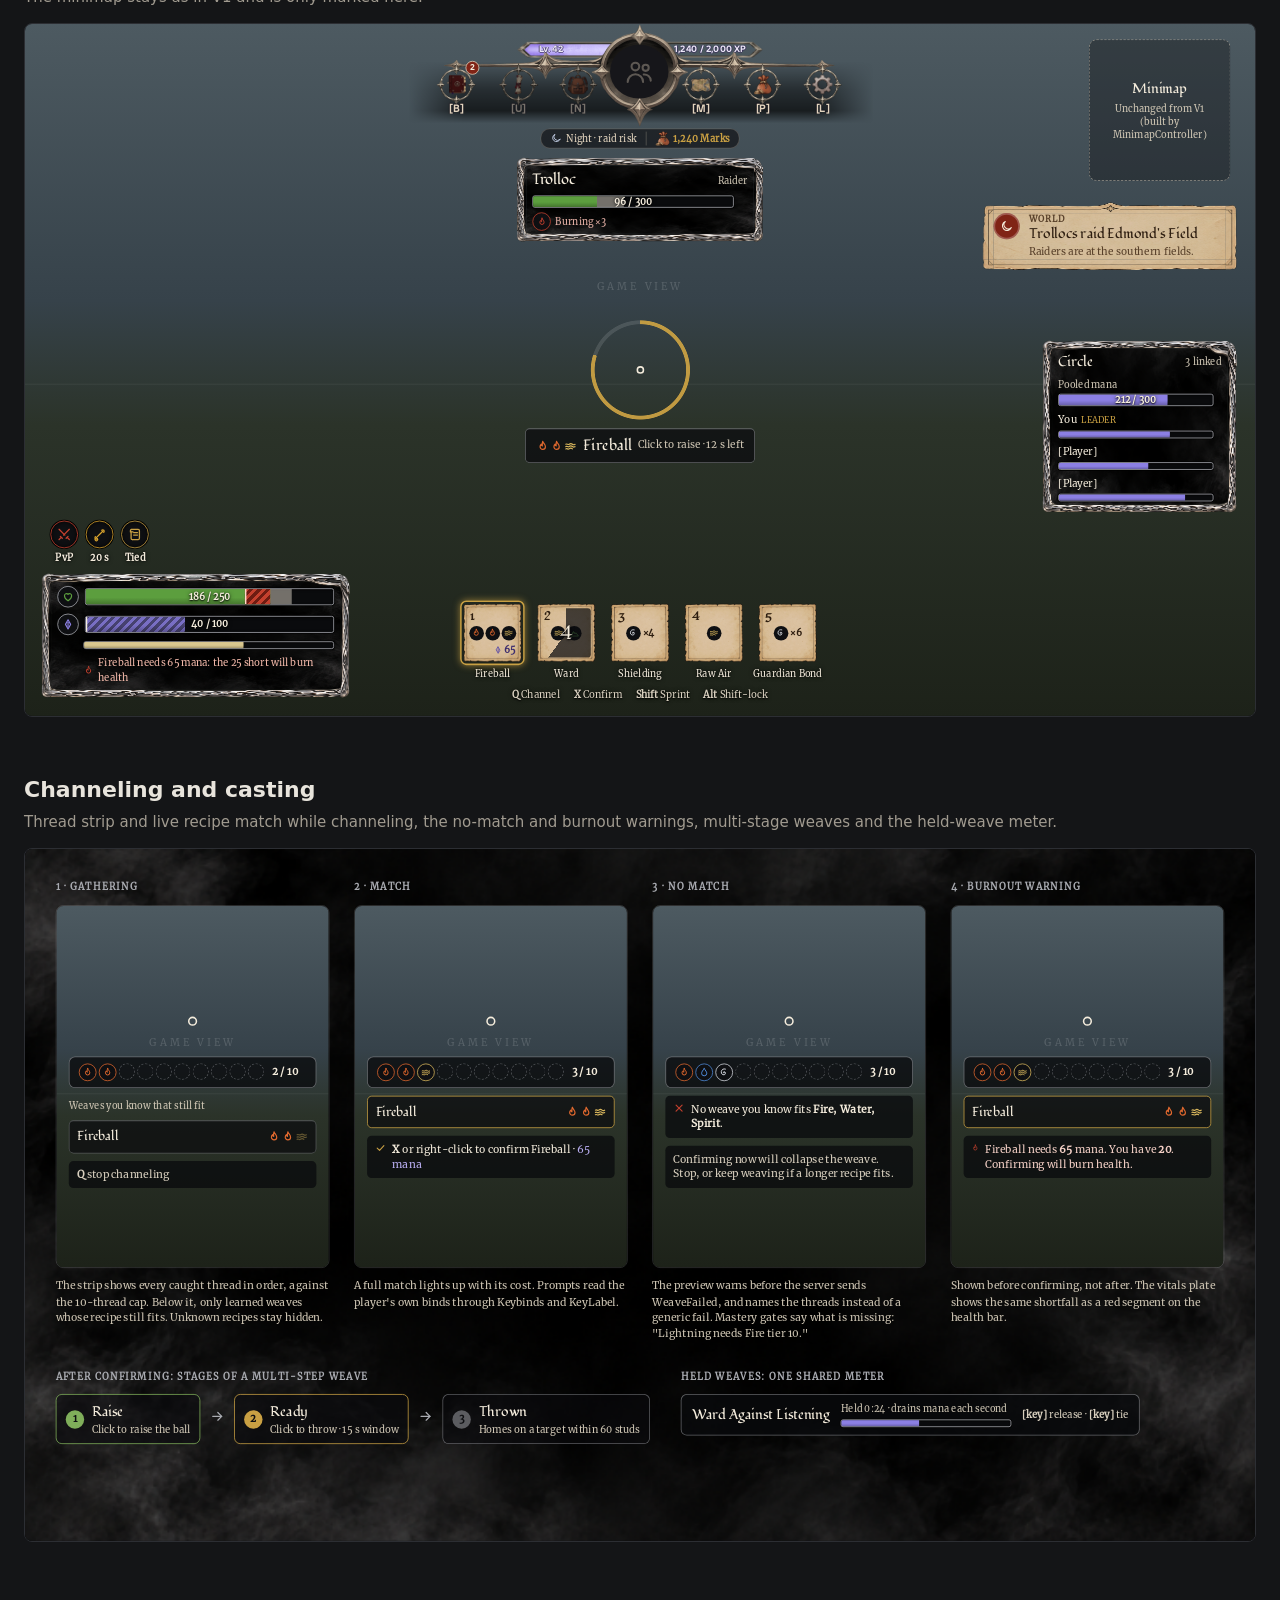
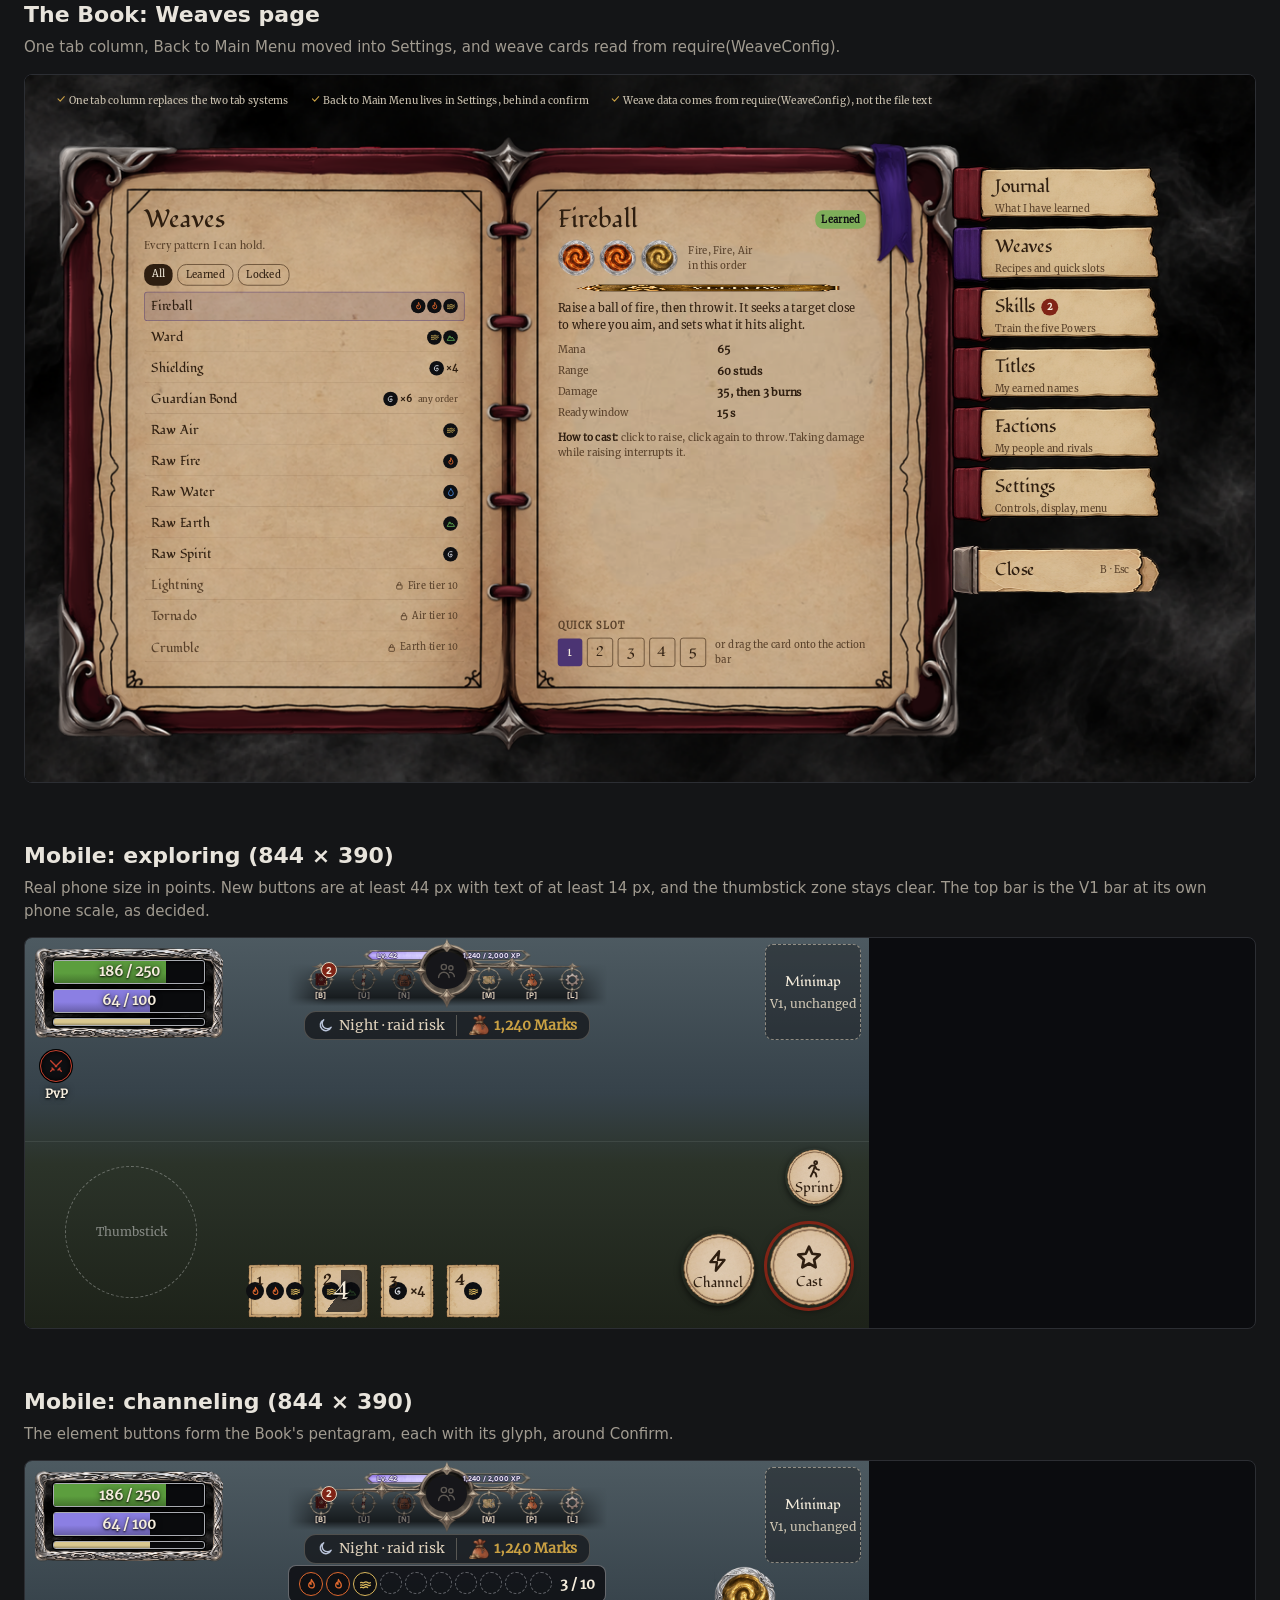
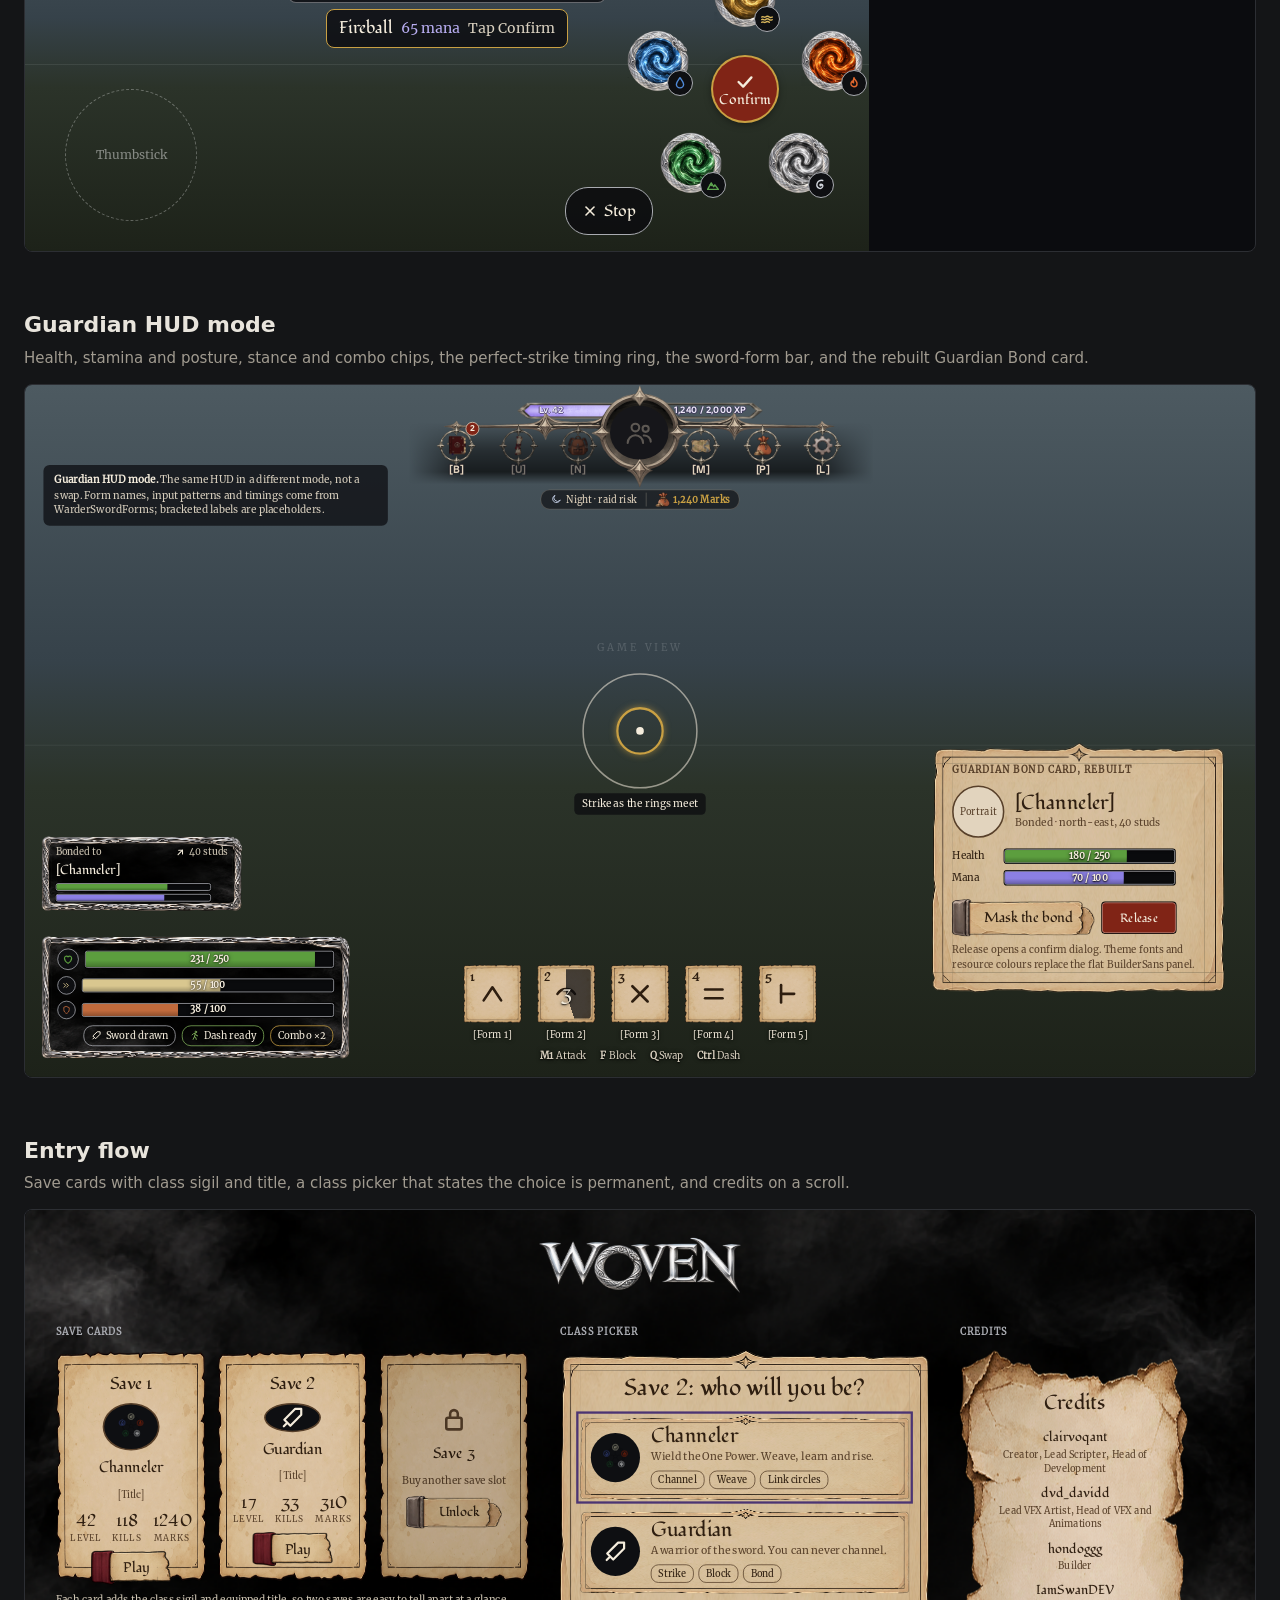
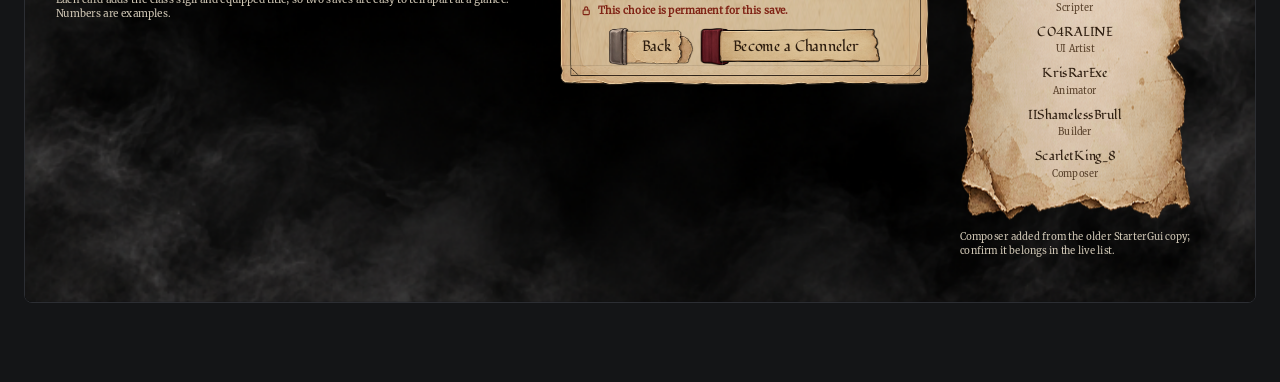
==== commit d0f48990: "docs(ui-kit): move the Guardian Bond card to the bottom-right in the v2 Guardian HUD Frees the right" ====
--- a/docs/ui-kit/v2/index.html
+++ b/docs/ui-kit/v2/index.html
@@ -560,7 +560,7 @@
 </div><div style="position: absolute; left: 50%; bottom: 18px; transform: translateX(-50%); display: flex; flex-direction: column; align-items: center; gap: 8px;">
   <div style="display: flex; gap: 10px;"><div style="display: flex; flex-direction: column; align-items: center; width: 86px;"><div class="slotbg" style="position: relative; width: 76px; height: 76px;"><div style="position: absolute; inset: 0; display: flex; align-items: center; justify-content: center;"><svg width="34" height="34" viewBox="0 0 24 24" fill="none" stroke="#2e1e10" stroke-width="2.4" stroke-linecap="round" stroke-linejoin="round" aria-hidden="true"><path d="M4 18L12 6l8 12"/></svg></div><div style="position: absolute; left: 9px; top: 5px; font-family:'rbx-Fondamento','Fondamento',Georgia,serif; font-size: 15px; font-weight: 700; color: #2e1e10;">1</div></div><div style="margin-top: 6px; font-size: 12px; color: #f4ecdc; text-shadow:0 1px 2px rgba(0,0,0,.9),0 0 6px rgba(0,0,0,.6);">[Form 1]</div></div><div style="display: flex; flex-direction: column; align-items: center; width: 86px;"><div class="slotbg" style="position: relative; width: 76px; height: 76px;"><div style="position: absolute; inset: 0; display: flex; align-items: center; justify-content: center;"><svg width="34" height="34" viewBox="0 0 24 24" fill="none" stroke="#2e1e10" stroke-width="2.4" stroke-linecap="round" stroke-linejoin="round" aria-hidden="true"><path d="M4 12c4-6 12-6 16 0"/></svg></div><div style="position: absolute; left: 9px; top: 5px; font-family:'rbx-Fondamento','Fondamento',Georgia,serif; font-size: 15px; font-weight: 700; color: #2e1e10;">2</div><div style="position: absolute; inset: 6px; border-radius: 4px; background: conic-gradient(rgba(10,11,14,.72) 0 45%, transparent 45% 100%);"></div><div style="position: absolute; inset: 0; display: flex; align-items: center; justify-content: center; font-family:'rbx-Fondamento','Fondamento',Georgia,serif; font-size: 26px; color: #f4ecdc; text-shadow:0 1px 2px rgba(0,0,0,.9),0 0 6px rgba(0,0,0,.6);">3</div></div><div style="margin-top: 6px; font-size: 12px; color: #f4ecdc; text-shadow:0 1px 2px rgba(0,0,0,.9),0 0 6px rgba(0,0,0,.6);">[Form 2]</div></div><div style="display: flex; flex-direction: column; align-items: center; width: 86px;"><div class="slotbg" style="position: relative; width: 76px; height: 76px;"><div style="position: absolute; inset: 0; display: flex; align-items: center; justify-content: center;"><svg width="34" height="34" viewBox="0 0 24 24" fill="none" stroke="#2e1e10" stroke-width="2.4" stroke-linecap="round" stroke-linejoin="round" aria-hidden="true"><path d="M5 5l14 14"/><path d="M19 5L5 19"/></svg></div><div style="position: absolute; left: 9px; top: 5px; font-family:'rbx-Fondamento','Fondamento',Georgia,serif; font-size: 15px; font-weight: 700; color: #2e1e10;">3</div></div><div style="margin-top: 6px; font-size: 12px; color: #f4ecdc; text-shadow:0 1px 2px rgba(0,0,0,.9),0 0 6px rgba(0,0,0,.6);">[Form 3]</div></div><div style="display: flex; flex-direction: column; align-items: center; width: 86px;"><div class="slotbg" style="position: relative; width: 76px; height: 76px;"><div style="position: absolute; inset: 0; display: flex; align-items: center; justify-content: center;"><svg width="34" height="34" viewBox="0 0 24 24" fill="none" stroke="#2e1e10" stroke-width="2.4" stroke-linecap="round" stroke-linejoin="round" aria-hidden="true"><path d="M4 8h16"/><path d="M4 16h16"/></svg></div><div style="position: absolute; left: 9px; top: 5px; font-family:'rbx-Fondamento','Fondamento',Georgia,serif; font-size: 15px; font-weight: 700; color: #2e1e10;">4</div></div><div style="margin-top: 6px; font-size: 12px; color: #f4ecdc; text-shadow:0 1px 2px rgba(0,0,0,.9),0 0 6px rgba(0,0,0,.6);">[Form 4]</div></div><div style="display: flex; flex-direction: column; align-items: center; width: 86px;"><div class="slotbg" style="position: relative; width: 76px; height: 76px;"><div style="position: absolute; inset: 0; display: flex; align-items: center; justify-content: center;"><svg width="34" height="34" viewBox="0 0 24 24" fill="none" stroke="#2e1e10" stroke-width="2.4" stroke-linecap="round" stroke-linejoin="round" aria-hidden="true"><path d="M6 4v16"/><path d="M6 12h12"/></svg></div><div style="position: absolute; left: 9px; top: 5px; font-family:'rbx-Fondamento','Fondamento',Georgia,serif; font-size: 15px; font-weight: 700; color: #2e1e10;">5</div></div><div style="margin-top: 6px; font-size: 12px; color: #f4ecdc; text-shadow:0 1px 2px rgba(0,0,0,.9),0 0 6px rgba(0,0,0,.6);">[Form 5]</div></div></div>
   <div style="display: flex; gap: 18px; font-size: 12.5px; color: #d9d0bf; text-shadow:0 1px 2px rgba(0,0,0,.9),0 0 6px rgba(0,0,0,.6);"><span><b>M1</b> Attack</span><span><b>F</b> Block</span><span><b>Q</b> Swap</span><span><b>Ctrl</b> Dash</span></div>
-</div><div class="parch" style="position: absolute; right: 40px; top: 150px; width: 380px; box-sizing: border-box; color: #2e1e10;">
+</div><div class="parch" style="position: absolute; right: 40px; bottom: 110px; width: 380px; box-sizing: border-box; color: #2e1e10;">
   <div style="font-size: 12px; letter-spacing: .1em; text-transform: uppercase; font-weight: 700; color: #58402a;">Guardian Bond card, rebuilt</div>
   <div style="display: flex; gap: 14px; align-items: center; margin-top: 10px;">
     <div style="width: 64px; height: 64px; border-radius: 50%; background: #e2d4be; border: 2px solid #58402a; display: flex; align-items: center; justify-content: center; font-size: 12px; color: #58402a;">Portrait</div>
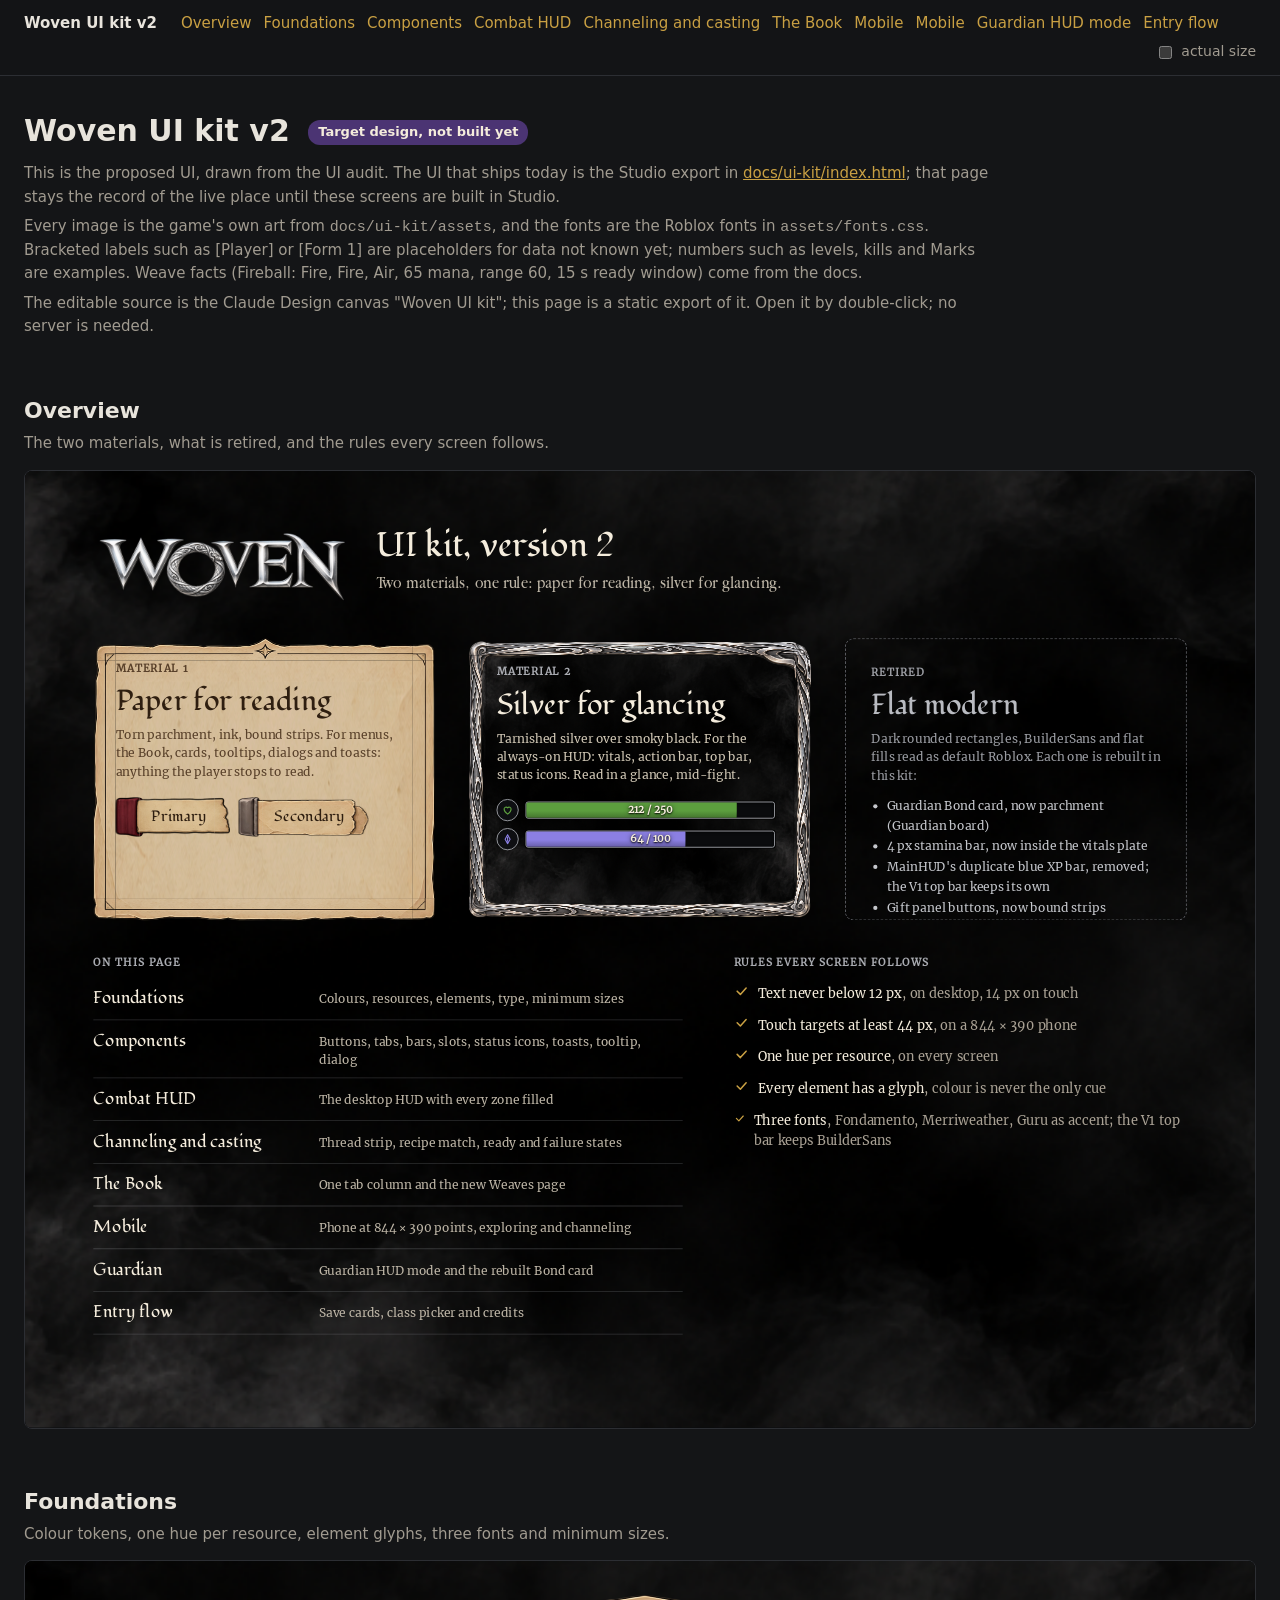
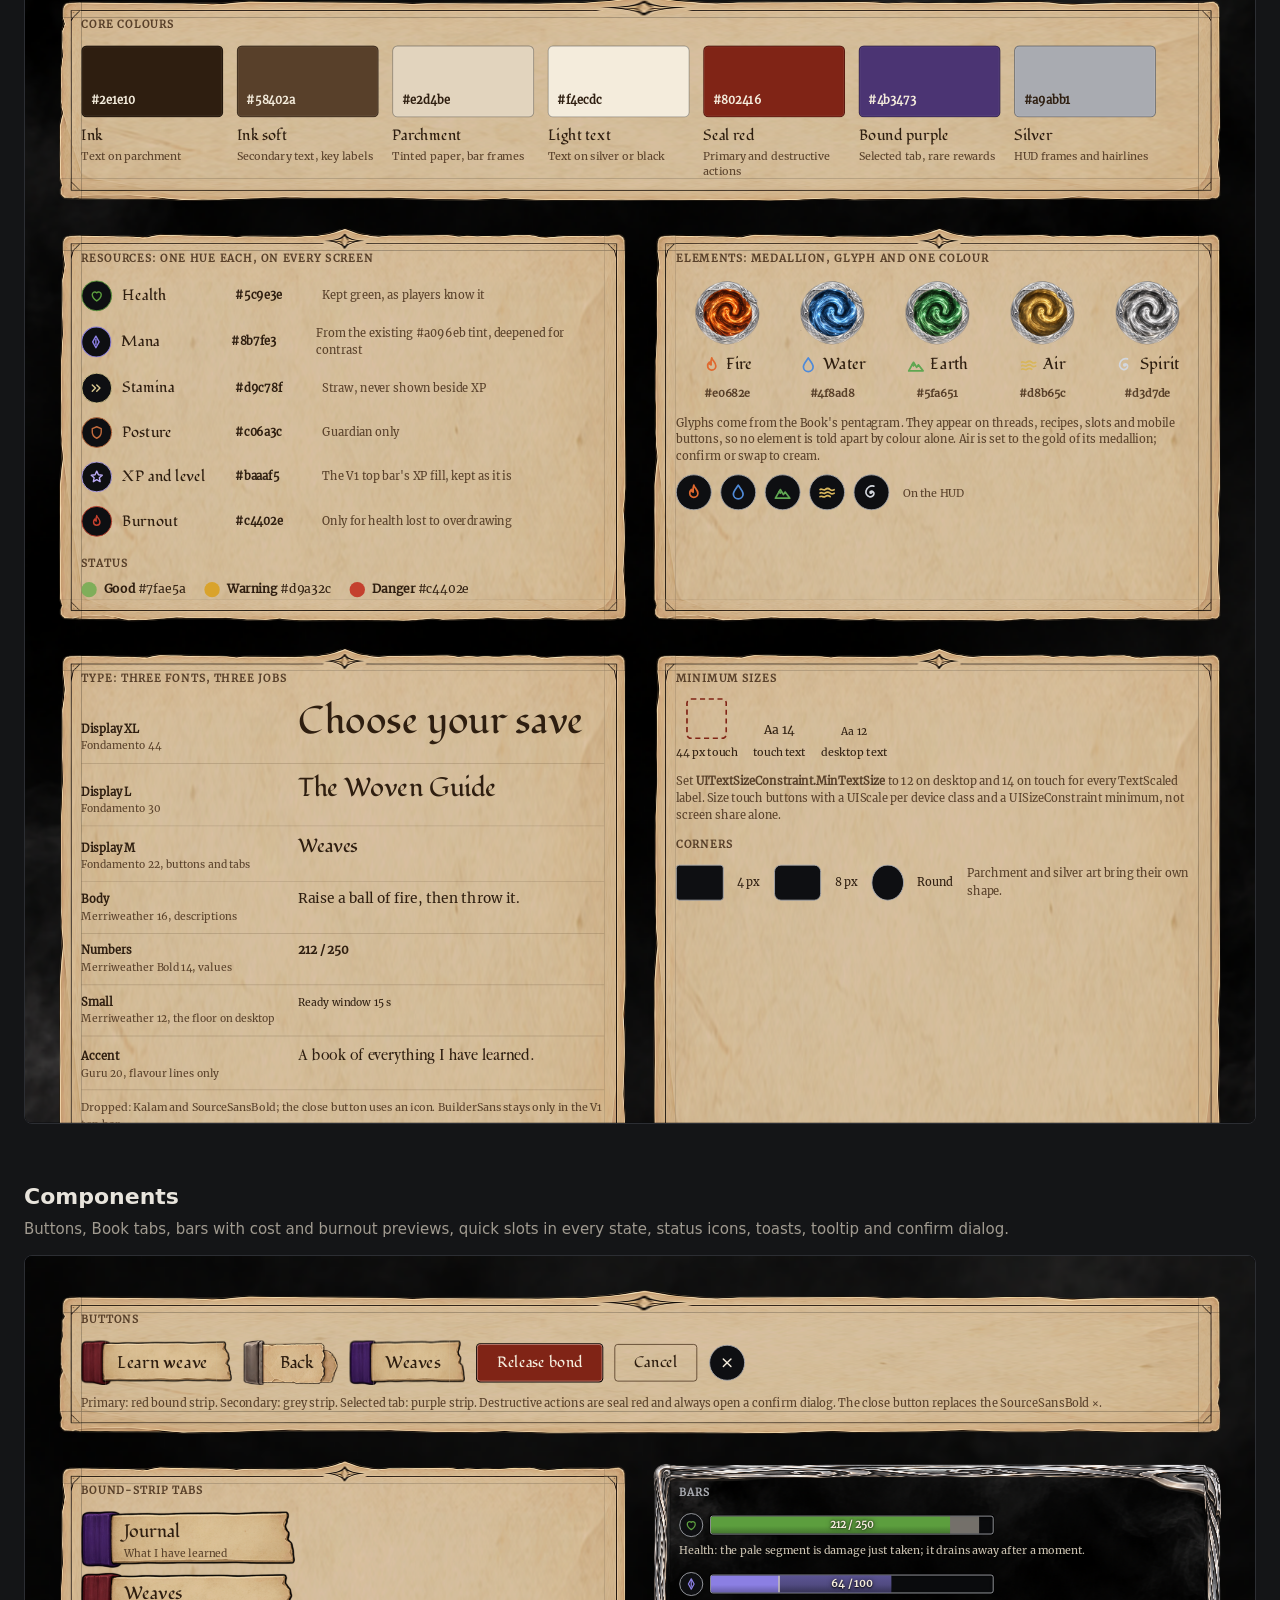
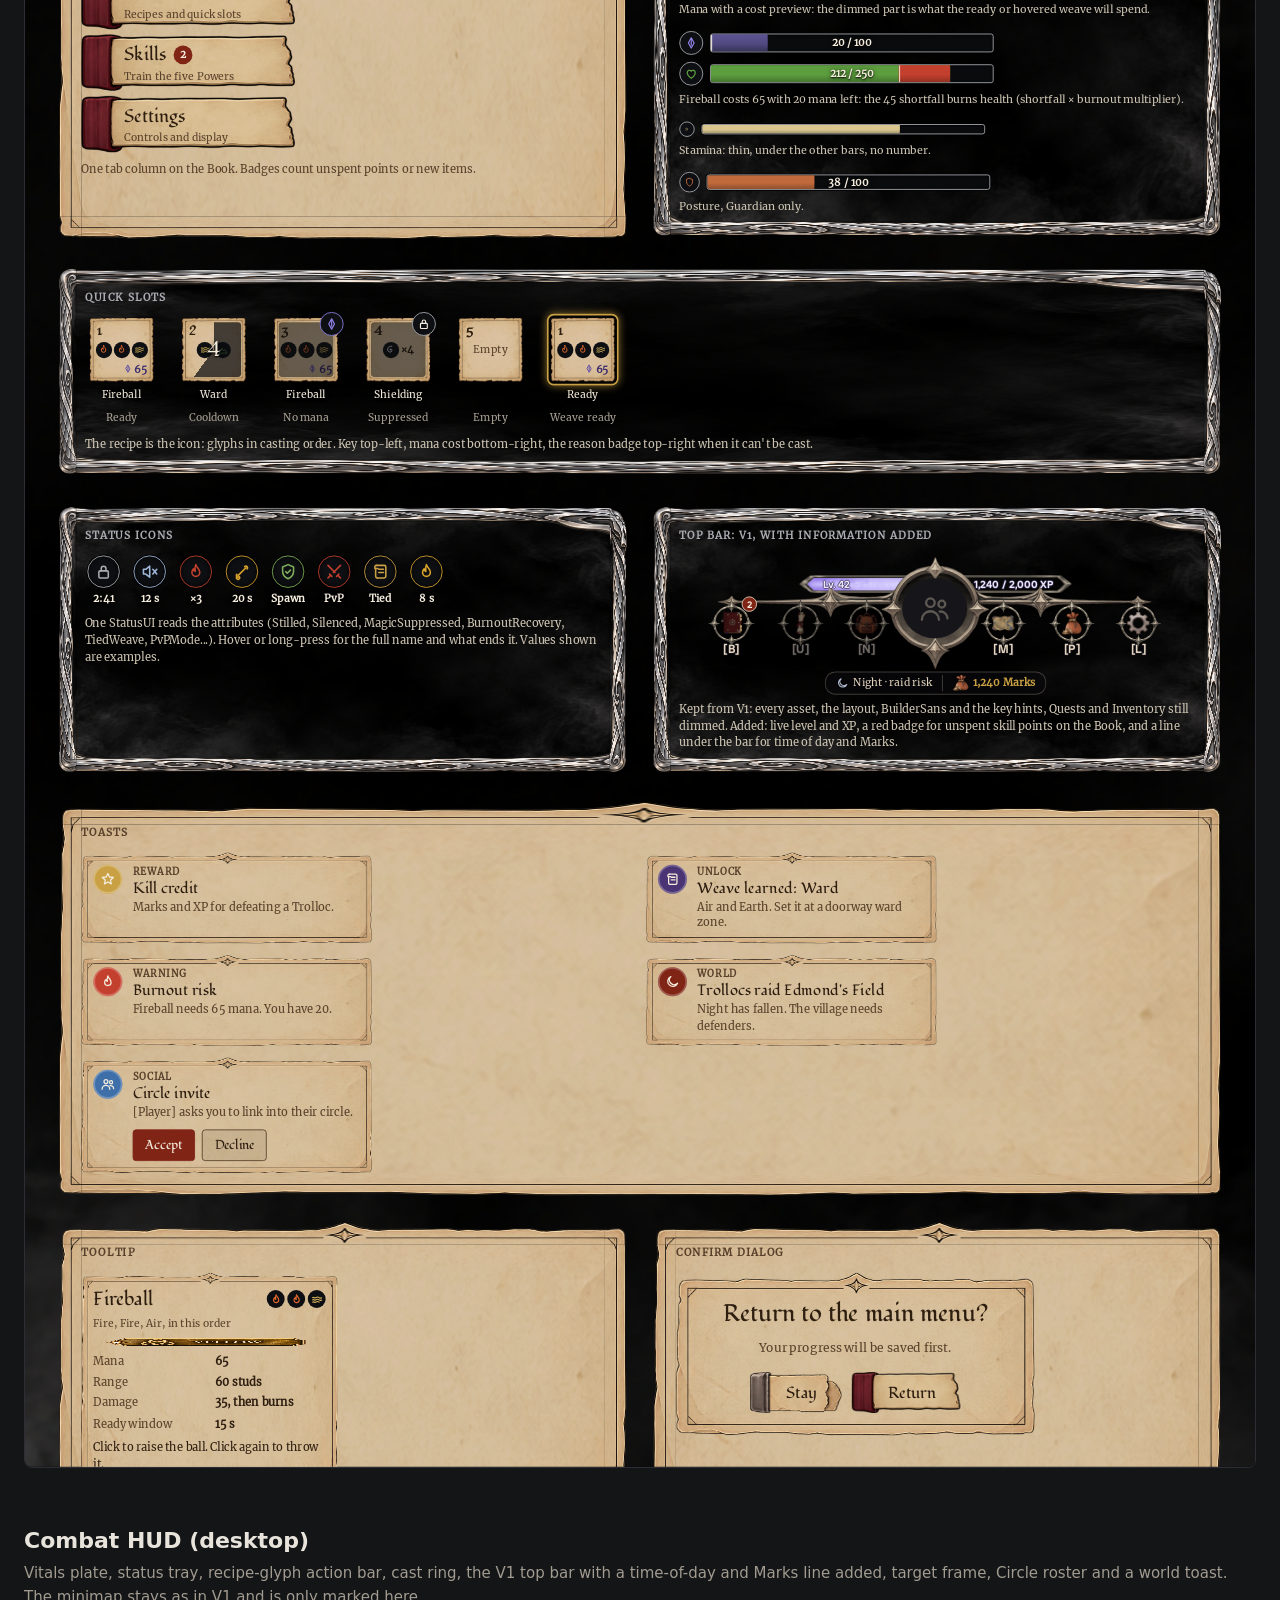
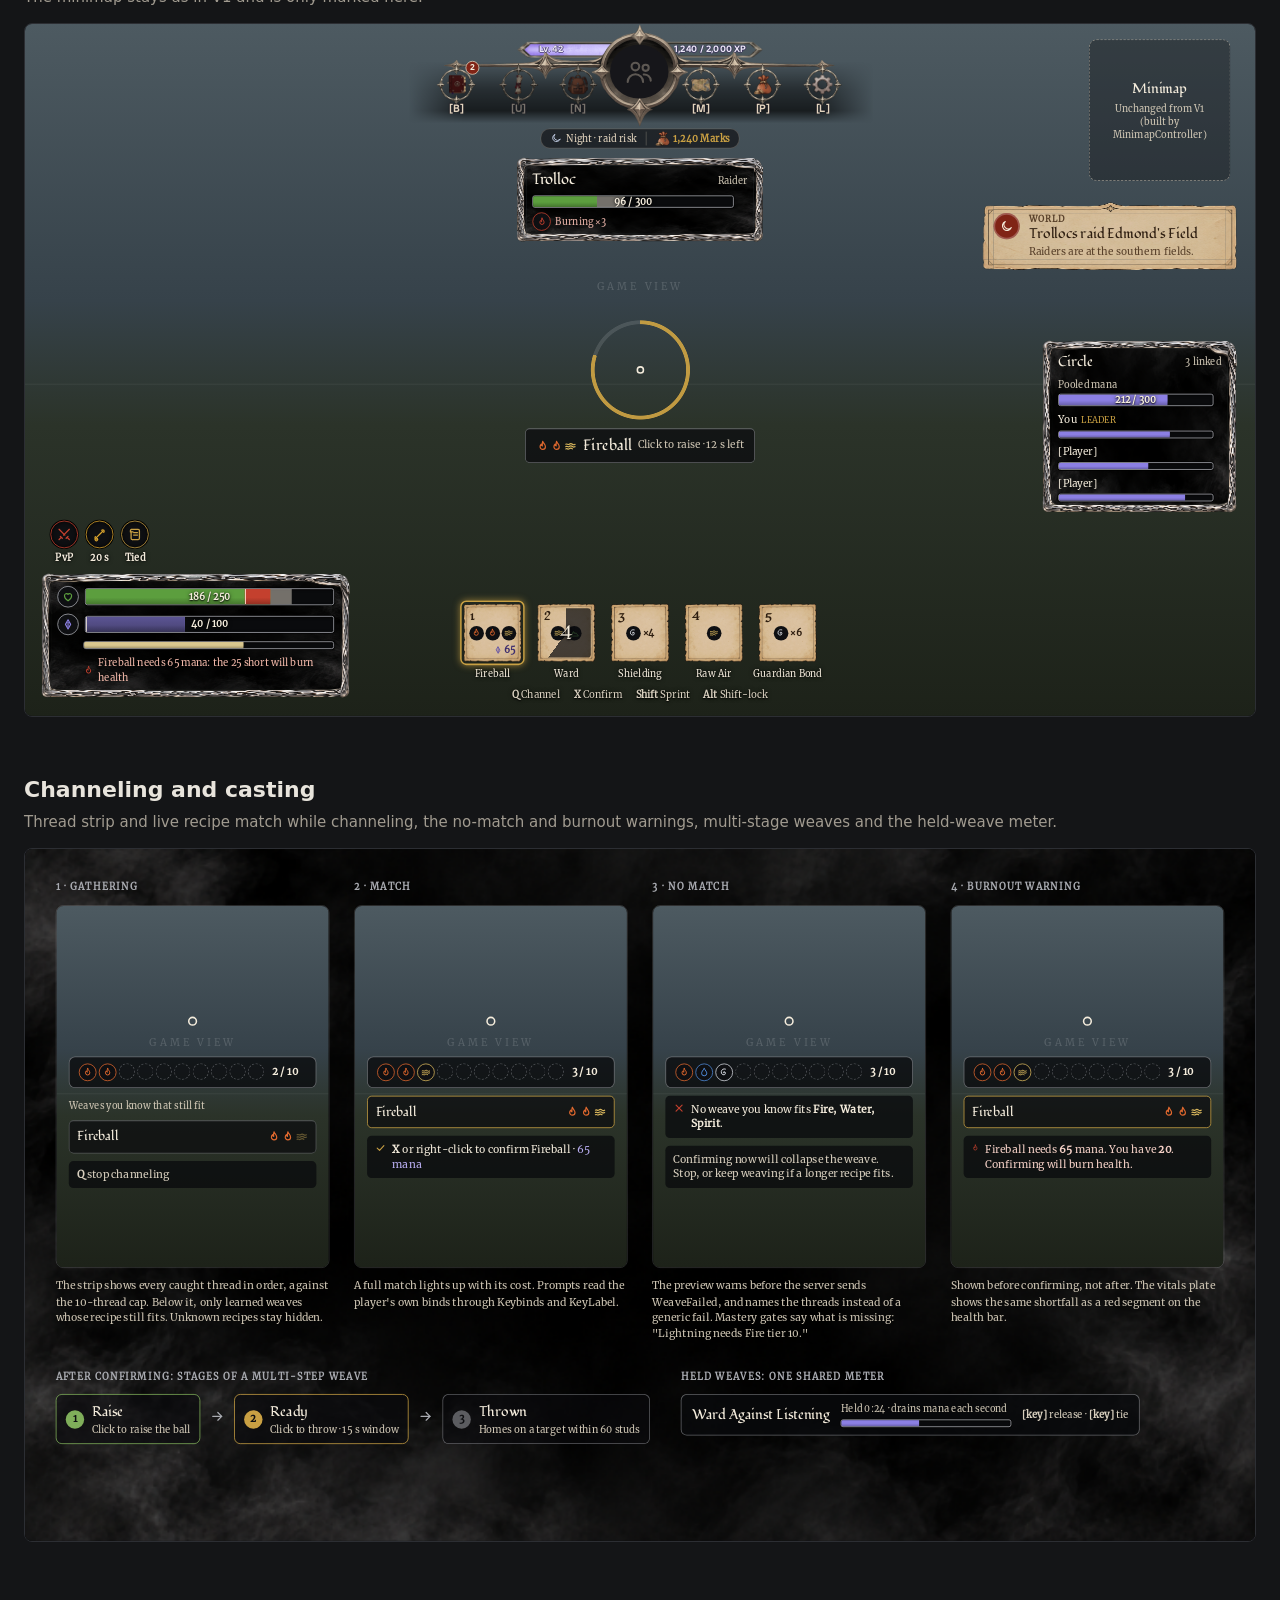
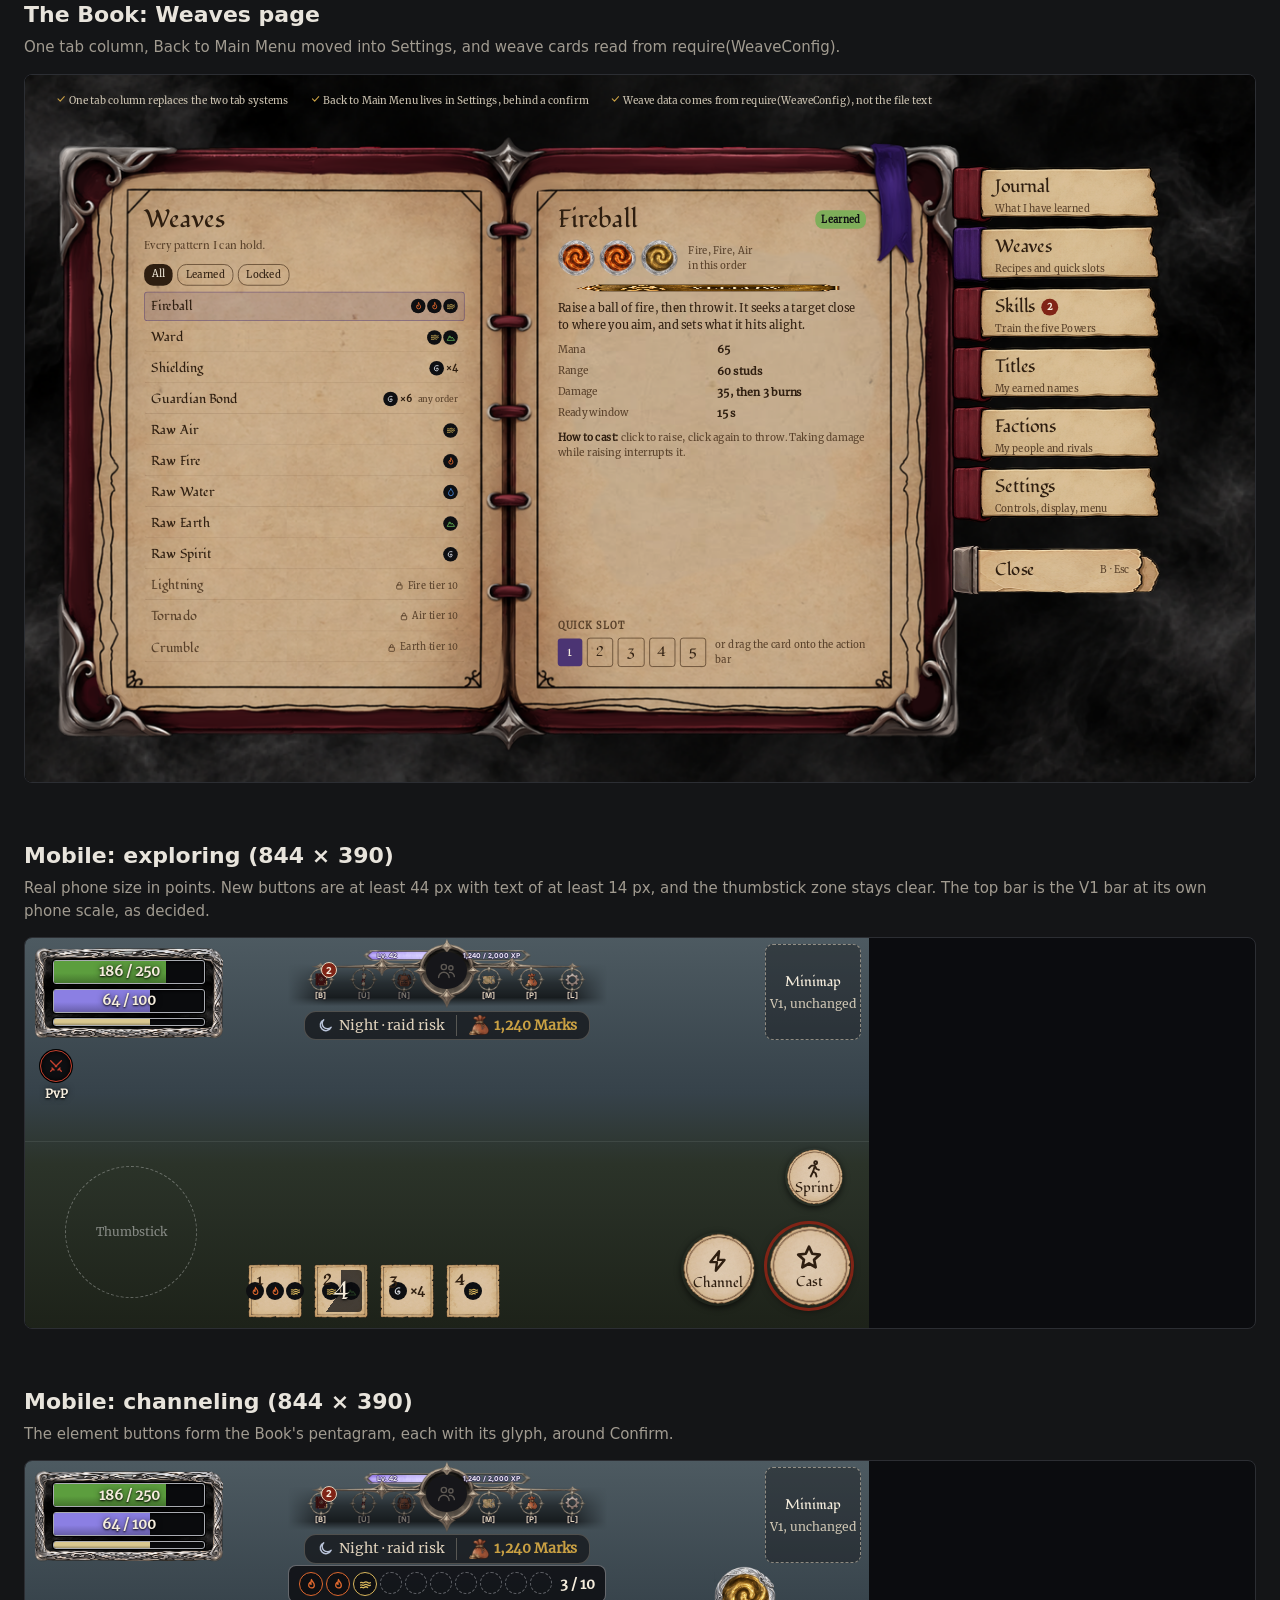
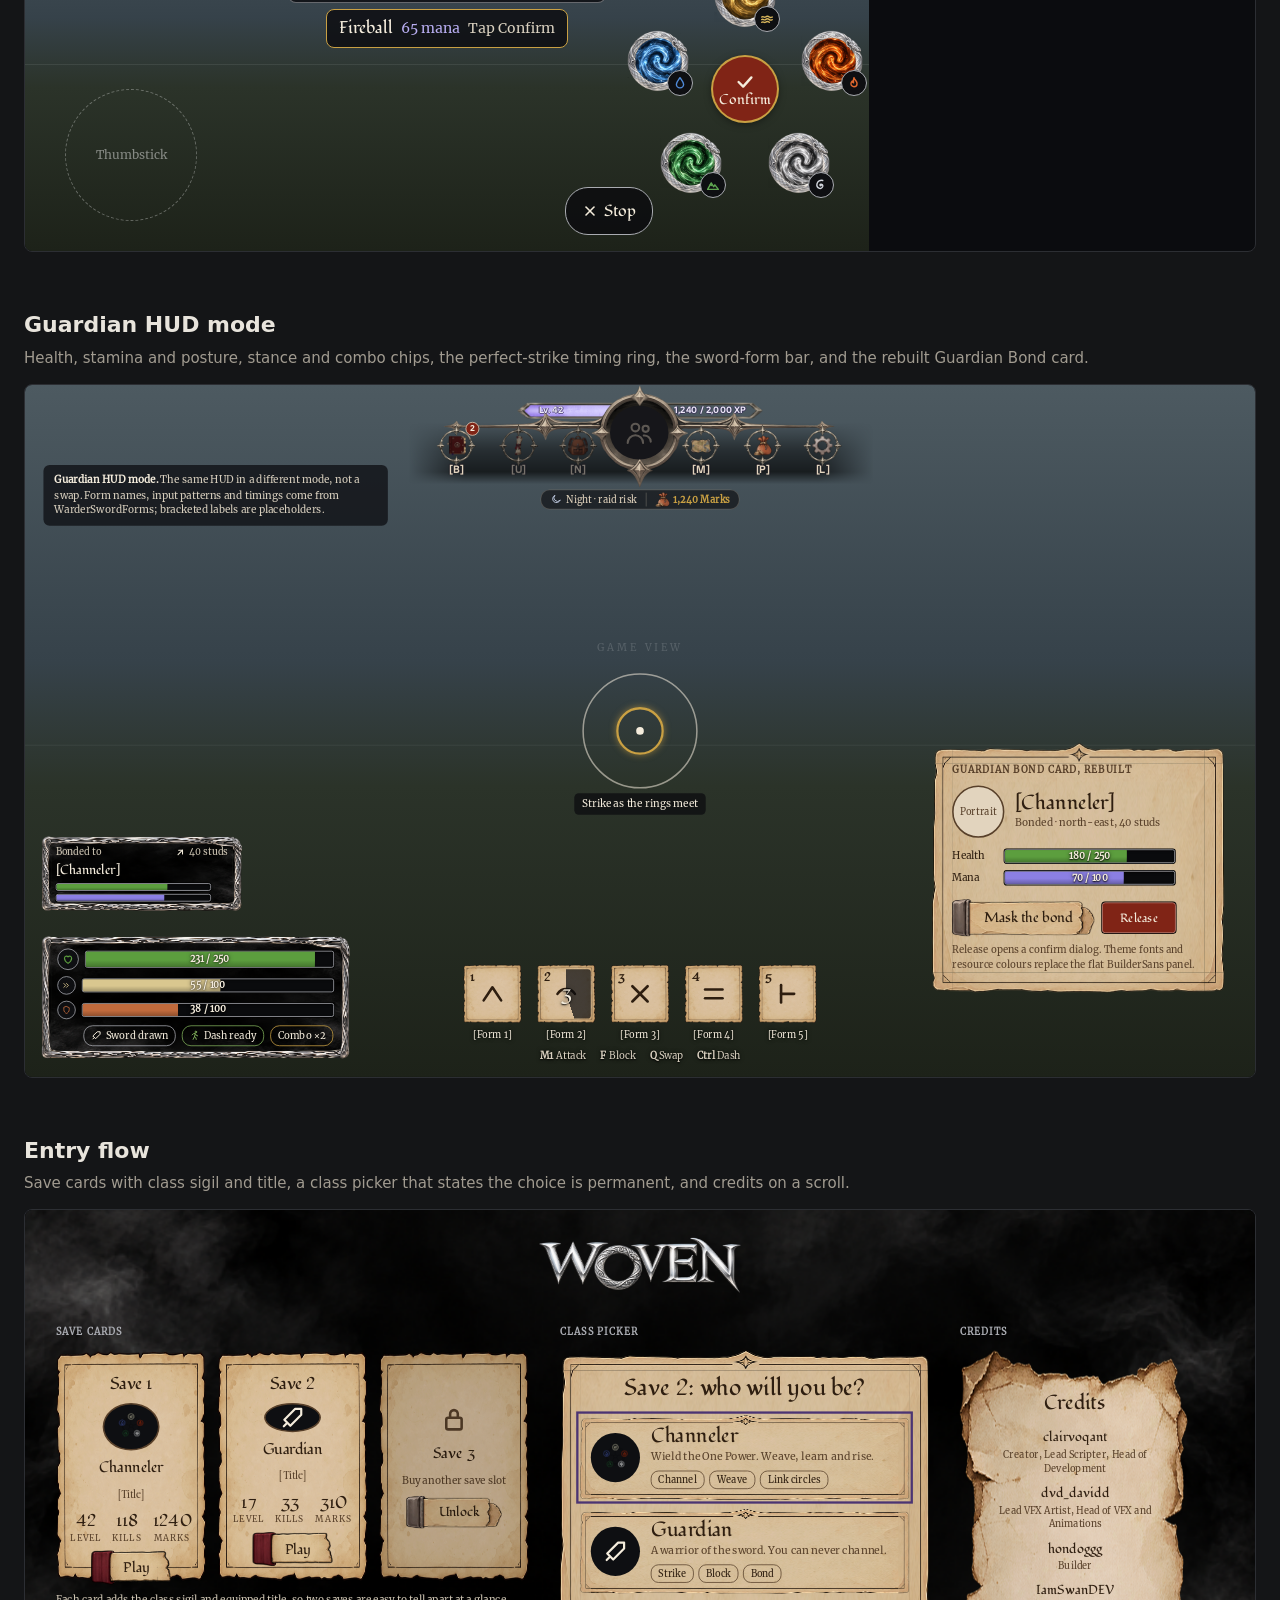
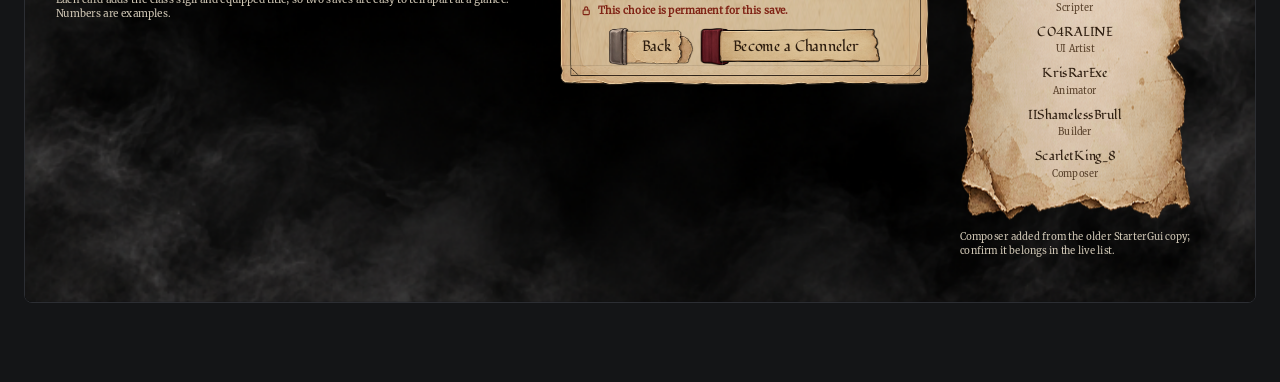
==== commit 768535f7: "docs(ui-kit): replace striped bar segments with smooth fills in v2 The mana cost preview and the bur" ====
--- a/docs/ui-kit/v2/index.html
+++ b/docs/ui-kit/v2/index.html
@@ -156,8 +156,8 @@
   <div class="parch" style="box-sizing: border-box; "><div style="font-size: 12px; letter-spacing: .1em; text-transform: uppercase; font-weight: 700; color: #58402a;">Bound-strip tabs</div><div style="margin-top: 14px;"><div style="display: flex; flex-direction: column; gap: 6px;"><div class="strip-purple" style="width: 250px; height: 66px; box-sizing: border-box; padding: 8px 20px 8px 50px; color: #2e1e10;"><div style="font-family:'rbx-Fondamento','Fondamento',Georgia,serif; font-size: 21px; display: flex; align-items: center;">Journal</div><div style="font-size: 12px; color: #58402a;">What I have learned</div></div><div class="strip-red" style="width: 250px; height: 66px; box-sizing: border-box; padding: 8px 20px 8px 50px; color: #2e1e10;"><div style="font-family:'rbx-Fondamento','Fondamento',Georgia,serif; font-size: 21px; display: flex; align-items: center;">Weaves</div><div style="font-size: 12px; color: #58402a;">Recipes and quick slots</div></div><div class="strip-red" style="width: 250px; height: 66px; box-sizing: border-box; padding: 8px 20px 8px 50px; color: #2e1e10;"><div style="font-family:'rbx-Fondamento','Fondamento',Georgia,serif; font-size: 21px; display: flex; align-items: center;">Skills<span style="margin-left: 8px; min-width: 22px; height: 22px; padding: 0 6px; box-sizing: border-box; border-radius: 11px; background: #802416; color: #f4ecdc; font-family:'rbx-Merriweather','Merriweather',Georgia,serif; font-size: 12px; font-weight: 700; display: inline-flex; align-items: center; justify-content: center;">2</span></div><div style="font-size: 12px; color: #58402a;">Train the five Powers</div></div><div class="strip-red" style="width: 250px; height: 66px; box-sizing: border-box; padding: 8px 20px 8px 50px; color: #2e1e10;"><div style="font-family:'rbx-Fondamento','Fondamento',Georgia,serif; font-size: 21px; display: flex; align-items: center;">Settings</div><div style="font-size: 12px; color: #58402a;">Controls and display</div></div></div><div style="font-size: 13px; color: #58402a; margin-top: 10px; line-height: 1.5;">One tab column on the Book. Badges count unspent points or new items.</div></div></div>
   <div class="knot" style="box-sizing: border-box; padding: 8px 10px; "><div style="font-size: 12px; letter-spacing: .1em; text-transform: uppercase; font-weight: 700; color: #a9abb1;">Bars</div><div style="margin-top: 14px;"><div style="display: flex; flex-direction: column; gap: 16px;">
 <div><div style="display: flex; align-items: center; gap: 8px;"><div style="width: 26px; height: 26px; flex: none; display: flex; align-items: center; justify-content: center; border-radius: 50%; background: #0e0f12; border: 1px solid #a9abb1;"><svg width="16" height="16" viewBox="0 0 24 24" fill="none" stroke="#5c9e3e" stroke-width="2.2" stroke-linecap="round" stroke-linejoin="round" role="img" aria-label="Health"><path d="M12 20s-7-4.4-7-10a4 4 0 0 1 7-2.6A4 4 0 0 1 19 10c0 5.6-7 10-7 10z"/></svg></div><div style="position: relative; width: 330px; height: 20px; background: #0a0b0d; border: 1px solid #a9abb1; border-radius: 3px; overflow: hidden; box-shadow: 0 0 0 1px #000, inset 0 1px 3px rgba(0,0,0,.8);"><div style="position: absolute; left: 0; top: 0; bottom: 0; width: 84.8%; background: linear-gradient(180deg, #5c9e3e 0%, #5c9e3e 55%, rgba(0,0,0,.25) 100%), #5c9e3e;"></div><div style="position: absolute; top: 0; bottom: 0; left: 84.8%; width: 10.4%; background: #f4ecdc; opacity: .45;"></div><div style="position: absolute; inset: 0; display: flex; align-items: center; justify-content: center; font-size: 12px; font-weight: 700; color: #f4ecdc; text-shadow:0 1px 2px rgba(0,0,0,.9),0 0 6px rgba(0,0,0,.6);">212 / 250</div></div></div><div style="font-size: 12.5px; color: #cfc6b4; margin-top: 6px;">Health: the pale segment is damage just taken; it drains away after a moment.</div></div>
-<div><div style="display: flex; align-items: center; gap: 8px;"><div style="width: 26px; height: 26px; flex: none; display: flex; align-items: center; justify-content: center; border-radius: 50%; background: #0e0f12; border: 1px solid #a9abb1;"><svg width="16" height="16" viewBox="0 0 24 24" fill="none" stroke="#8b7fe3" stroke-width="2.2" stroke-linecap="round" stroke-linejoin="round" role="img" aria-label="Mana"><path d="M12 3l5 9-5 9-5-9z"/><path d="M12 8v8"/></svg></div><div style="position: relative; width: 330px; height: 20px; background: #0a0b0d; border: 1px solid #a9abb1; border-radius: 3px; overflow: hidden; box-shadow: 0 0 0 1px #000, inset 0 1px 3px rgba(0,0,0,.8);"><div style="position: absolute; left: 0; top: 0; bottom: 0; width: 64.0%; background: linear-gradient(180deg, #8b7fe3 0%, #8b7fe3 55%, rgba(0,0,0,.25) 100%), #8b7fe3;"></div><div style="position: absolute; top: 0; bottom: 0; left: 24.0%; width: 40.0%; background: repeating-linear-gradient(135deg, rgba(14,15,18,.55) 0 4px, rgba(14,15,18,.15) 4px 8px); box-shadow: inset 2px 0 0 #f4ecdc;"></div><div style="position: absolute; inset: 0; display: flex; align-items: center; justify-content: center; font-size: 12px; font-weight: 700; color: #f4ecdc; text-shadow:0 1px 2px rgba(0,0,0,.9),0 0 6px rgba(0,0,0,.6);">64 / 100</div></div></div><div style="font-size: 12.5px; color: #cfc6b4; margin-top: 6px;">Mana with a cost preview: striped part is what the ready or hovered weave will spend.</div></div>
-<div><div style="display: flex; align-items: center; gap: 8px;"><div style="width: 26px; height: 26px; flex: none; display: flex; align-items: center; justify-content: center; border-radius: 50%; background: #0e0f12; border: 1px solid #a9abb1;"><svg width="16" height="16" viewBox="0 0 24 24" fill="none" stroke="#8b7fe3" stroke-width="2.2" stroke-linecap="round" stroke-linejoin="round" role="img" aria-label="Mana"><path d="M12 3l5 9-5 9-5-9z"/><path d="M12 8v8"/></svg></div><div style="position: relative; width: 330px; height: 20px; background: #0a0b0d; border: 1px solid #a9abb1; border-radius: 3px; overflow: hidden; box-shadow: 0 0 0 1px #000, inset 0 1px 3px rgba(0,0,0,.8);"><div style="position: absolute; left: 0; top: 0; bottom: 0; width: 20.0%; background: linear-gradient(180deg, #8b7fe3 0%, #8b7fe3 55%, rgba(0,0,0,.25) 100%), #8b7fe3;"></div><div style="position: absolute; top: 0; bottom: 0; left: 0.0%; width: 20.0%; background: repeating-linear-gradient(135deg, rgba(14,15,18,.55) 0 4px, rgba(14,15,18,.15) 4px 8px); box-shadow: inset 2px 0 0 #f4ecdc;"></div><div style="position: absolute; inset: 0; display: flex; align-items: center; justify-content: center; font-size: 12px; font-weight: 700; color: #f4ecdc; text-shadow:0 1px 2px rgba(0,0,0,.9),0 0 6px rgba(0,0,0,.6);">20 / 100</div></div></div><div style="height: 8px;"></div><div style="display: flex; align-items: center; gap: 8px;"><div style="width: 26px; height: 26px; flex: none; display: flex; align-items: center; justify-content: center; border-radius: 50%; background: #0e0f12; border: 1px solid #a9abb1;"><svg width="16" height="16" viewBox="0 0 24 24" fill="none" stroke="#5c9e3e" stroke-width="2.2" stroke-linecap="round" stroke-linejoin="round" role="img" aria-label="Health"><path d="M12 20s-7-4.4-7-10a4 4 0 0 1 7-2.6A4 4 0 0 1 19 10c0 5.6-7 10-7 10z"/></svg></div><div style="position: relative; width: 330px; height: 20px; background: #0a0b0d; border: 1px solid #a9abb1; border-radius: 3px; overflow: hidden; box-shadow: 0 0 0 1px #000, inset 0 1px 3px rgba(0,0,0,.8);"><div style="position: absolute; left: 0; top: 0; bottom: 0; width: 84.8%; background: linear-gradient(180deg, #5c9e3e 0%, #5c9e3e 55%, rgba(0,0,0,.25) 100%), #5c9e3e;"></div><div style="position: absolute; top: 0; bottom: 0; left: 66.8%; width: 18.0%; background: repeating-linear-gradient(135deg, #c4402e 0 4px, #6e1c12 4px 8px); box-shadow: inset 2px 0 0 #ffd9c9;"></div><div style="position: absolute; inset: 0; display: flex; align-items: center; justify-content: center; font-size: 12px; font-weight: 700; color: #f4ecdc; text-shadow:0 1px 2px rgba(0,0,0,.9),0 0 6px rgba(0,0,0,.6);">212 / 250</div></div></div><div style="font-size: 12.5px; color: #cfc6b4; margin-top: 6px;">Fireball costs 65 with 20 mana left: the 45 shortfall burns health (shortfall × burnout multiplier).</div></div>
+<div><div style="display: flex; align-items: center; gap: 8px;"><div style="width: 26px; height: 26px; flex: none; display: flex; align-items: center; justify-content: center; border-radius: 50%; background: #0e0f12; border: 1px solid #a9abb1;"><svg width="16" height="16" viewBox="0 0 24 24" fill="none" stroke="#8b7fe3" stroke-width="2.2" stroke-linecap="round" stroke-linejoin="round" role="img" aria-label="Mana"><path d="M12 3l5 9-5 9-5-9z"/><path d="M12 8v8"/></svg></div><div style="position: relative; width: 330px; height: 20px; background: #0a0b0d; border: 1px solid #a9abb1; border-radius: 3px; overflow: hidden; box-shadow: 0 0 0 1px #000, inset 0 1px 3px rgba(0,0,0,.8);"><div style="position: absolute; left: 0; top: 0; bottom: 0; width: 64.0%; background: linear-gradient(180deg, #8b7fe3 0%, #8b7fe3 55%, rgba(0,0,0,.25) 100%), #8b7fe3;"></div><div style="position: absolute; top: 0; bottom: 0; left: 24.0%; width: 40.0%; background: linear-gradient(180deg, rgba(14,15,18,.38) 0%, rgba(14,15,18,.54) 100%); box-shadow: inset 1.5px 0 0 rgba(244,236,220,.9);"></div><div style="position: absolute; inset: 0; display: flex; align-items: center; justify-content: center; font-size: 12px; font-weight: 700; color: #f4ecdc; text-shadow:0 1px 2px rgba(0,0,0,.9),0 0 6px rgba(0,0,0,.6);">64 / 100</div></div></div><div style="font-size: 12.5px; color: #cfc6b4; margin-top: 6px;">Mana with a cost preview: the dimmed part is what the ready or hovered weave will spend.</div></div>
+<div><div style="display: flex; align-items: center; gap: 8px;"><div style="width: 26px; height: 26px; flex: none; display: flex; align-items: center; justify-content: center; border-radius: 50%; background: #0e0f12; border: 1px solid #a9abb1;"><svg width="16" height="16" viewBox="0 0 24 24" fill="none" stroke="#8b7fe3" stroke-width="2.2" stroke-linecap="round" stroke-linejoin="round" role="img" aria-label="Mana"><path d="M12 3l5 9-5 9-5-9z"/><path d="M12 8v8"/></svg></div><div style="position: relative; width: 330px; height: 20px; background: #0a0b0d; border: 1px solid #a9abb1; border-radius: 3px; overflow: hidden; box-shadow: 0 0 0 1px #000, inset 0 1px 3px rgba(0,0,0,.8);"><div style="position: absolute; left: 0; top: 0; bottom: 0; width: 20.0%; background: linear-gradient(180deg, #8b7fe3 0%, #8b7fe3 55%, rgba(0,0,0,.25) 100%), #8b7fe3;"></div><div style="position: absolute; top: 0; bottom: 0; left: 0.0%; width: 20.0%; background: linear-gradient(180deg, rgba(14,15,18,.38) 0%, rgba(14,15,18,.54) 100%); box-shadow: inset 1.5px 0 0 rgba(244,236,220,.9);"></div><div style="position: absolute; inset: 0; display: flex; align-items: center; justify-content: center; font-size: 12px; font-weight: 700; color: #f4ecdc; text-shadow:0 1px 2px rgba(0,0,0,.9),0 0 6px rgba(0,0,0,.6);">20 / 100</div></div></div><div style="height: 8px;"></div><div style="display: flex; align-items: center; gap: 8px;"><div style="width: 26px; height: 26px; flex: none; display: flex; align-items: center; justify-content: center; border-radius: 50%; background: #0e0f12; border: 1px solid #a9abb1;"><svg width="16" height="16" viewBox="0 0 24 24" fill="none" stroke="#5c9e3e" stroke-width="2.2" stroke-linecap="round" stroke-linejoin="round" role="img" aria-label="Health"><path d="M12 20s-7-4.4-7-10a4 4 0 0 1 7-2.6A4 4 0 0 1 19 10c0 5.6-7 10-7 10z"/></svg></div><div style="position: relative; width: 330px; height: 20px; background: #0a0b0d; border: 1px solid #a9abb1; border-radius: 3px; overflow: hidden; box-shadow: 0 0 0 1px #000, inset 0 1px 3px rgba(0,0,0,.8);"><div style="position: absolute; left: 0; top: 0; bottom: 0; width: 84.8%; background: linear-gradient(180deg, #5c9e3e 0%, #5c9e3e 55%, rgba(0,0,0,.25) 100%), #5c9e3e;"></div><div style="position: absolute; top: 0; bottom: 0; left: 66.8%; width: 18.0%; background: linear-gradient(180deg, #c4402e 0%, #c4402e 55%, rgba(0,0,0,.25) 100%), #c4402e; box-shadow: inset 1.5px 0 0 rgba(255,217,201,.9);"></div><div style="position: absolute; inset: 0; display: flex; align-items: center; justify-content: center; font-size: 12px; font-weight: 700; color: #f4ecdc; text-shadow:0 1px 2px rgba(0,0,0,.9),0 0 6px rgba(0,0,0,.6);">212 / 250</div></div></div><div style="font-size: 12.5px; color: #cfc6b4; margin-top: 6px;">Fireball costs 65 with 20 mana left: the 45 shortfall burns health (shortfall × burnout multiplier).</div></div>
 <div><div style="display: flex; align-items: center; gap: 8px;"><div style="width: 16px; height: 16px; flex: none; display: flex; align-items: center; justify-content: center; border-radius: 50%; background: #0e0f12; border: 1px solid #a9abb1;"><svg width="6" height="6" viewBox="0 0 24 24" fill="none" stroke="#d9c78f" stroke-width="2.2" stroke-linecap="round" stroke-linejoin="round" role="img" aria-label="Stamina"><path d="M5 7l5 5-5 5"/><path d="M12 7l5 5-5 5"/></svg></div><div style="position: relative; width: 330px; height: 10px; background: #0a0b0d; border: 1px solid #a9abb1; border-radius: 3px; overflow: hidden; box-shadow: 0 0 0 1px #000, inset 0 1px 3px rgba(0,0,0,.8);"><div style="position: absolute; left: 0; top: 0; bottom: 0; width: 70.0%; background: linear-gradient(180deg, #d9c78f 0%, #d9c78f 55%, rgba(0,0,0,.25) 100%), #d9c78f;"></div></div></div><div style="font-size: 12.5px; color: #cfc6b4; margin-top: 6px;">Stamina: thin, under the other bars, no number.</div></div>
 <div><div style="display: flex; align-items: center; gap: 8px;"><div style="width: 22px; height: 22px; flex: none; display: flex; align-items: center; justify-content: center; border-radius: 50%; background: #0e0f12; border: 1px solid #a9abb1;"><svg width="12" height="12" viewBox="0 0 24 24" fill="none" stroke="#c06a3c" stroke-width="2.2" stroke-linecap="round" stroke-linejoin="round" role="img" aria-label="Posture"><path d="M12 3l7 3v5c0 5-3.5 8.5-7 10-3.5-1.5-7-5-7-10V6z"/></svg></div><div style="position: relative; width: 330px; height: 16px; background: #0a0b0d; border: 1px solid #a9abb1; border-radius: 3px; overflow: hidden; box-shadow: 0 0 0 1px #000, inset 0 1px 3px rgba(0,0,0,.8);"><div style="position: absolute; left: 0; top: 0; bottom: 0; width: 38.0%; background: linear-gradient(180deg, #c06a3c 0%, #c06a3c 55%, rgba(0,0,0,.25) 100%), #c06a3c;"></div><div style="position: absolute; inset: 0; display: flex; align-items: center; justify-content: center; font-size: 12px; font-weight: 700; color: #f4ecdc; text-shadow:0 1px 2px rgba(0,0,0,.9),0 0 6px rgba(0,0,0,.6);">38 / 100</div></div></div><div style="font-size: 12.5px; color: #cfc6b4; margin-top: 6px;">Posture, Guardian only.</div></div>
 </div></div></div>
@@ -300,8 +300,8 @@
   <div style="margin-top: 3px;"><div style="display: flex; align-items: center; gap: 8px;"><div style="position: relative; width: 200px; height: 14px; background: #0a0b0d; border: 1px solid #a9abb1; border-radius: 3px; overflow: hidden; box-shadow: 0 0 0 1px #000, inset 0 1px 3px rgba(0,0,0,.8);"><div style="position: absolute; left: 0; top: 0; bottom: 0; width: 70.7%; background: linear-gradient(180deg, #8b7fe3 0%, #8b7fe3 55%, rgba(0,0,0,.25) 100%), #8b7fe3;"></div><div style="position: absolute; inset: 0; display: flex; align-items: center; justify-content: center; font-size: 12px; font-weight: 700; color: #f4ecdc; text-shadow:0 1px 2px rgba(0,0,0,.9),0 0 6px rgba(0,0,0,.6);">212 / 300</div></div></div></div>
   <div style="margin-top: 8px;"><div style="font-size: 13px; color: #f4ecdc;">You<span style="font-size: 11px; color: #c9a043; margin-left: 6px;">LEADER</span></div><div style="margin-top: 3px;"><div style="display: flex; align-items: center; gap: 8px;"><div style="position: relative; width: 200px; height: 8px; background: #0a0b0d; border: 1px solid #a9abb1; border-radius: 3px; overflow: hidden; box-shadow: 0 0 0 1px #000, inset 0 1px 3px rgba(0,0,0,.8);"><div style="position: absolute; left: 0; top: 0; bottom: 0; width: 72.0%; background: linear-gradient(180deg, #8b7fe3 0%, #8b7fe3 55%, rgba(0,0,0,.25) 100%), #8b7fe3;"></div></div></div></div></div><div style="margin-top: 8px;"><div style="font-size: 13px; color: #f4ecdc;">[Player]</div><div style="margin-top: 3px;"><div style="display: flex; align-items: center; gap: 8px;"><div style="position: relative; width: 200px; height: 8px; background: #0a0b0d; border: 1px solid #a9abb1; border-radius: 3px; overflow: hidden; box-shadow: 0 0 0 1px #000, inset 0 1px 3px rgba(0,0,0,.8);"><div style="position: absolute; left: 0; top: 0; bottom: 0; width: 58.0%; background: linear-gradient(180deg, #8b7fe3 0%, #8b7fe3 55%, rgba(0,0,0,.25) 100%), #8b7fe3;"></div></div></div></div></div><div style="margin-top: 8px;"><div style="font-size: 13px; color: #f4ecdc;">[Player]</div><div style="margin-top: 3px;"><div style="display: flex; align-items: center; gap: 8px;"><div style="position: relative; width: 200px; height: 8px; background: #0a0b0d; border: 1px solid #a9abb1; border-radius: 3px; overflow: hidden; box-shadow: 0 0 0 1px #000, inset 0 1px 3px rgba(0,0,0,.8);"><div style="position: absolute; left: 0; top: 0; bottom: 0; width: 82.0%; background: linear-gradient(180deg, #8b7fe3 0%, #8b7fe3 55%, rgba(0,0,0,.25) 100%), #8b7fe3;"></div></div></div></div></div>
 </div><div style="position: absolute; left: 30px; bottom: 196px; display: flex; gap: 4px;"><div style="display: flex; flex-direction: column; align-items: center; width: 42px;"><div style="width: 34px; height: 34px; border-radius: 50%; background: #0e0f12; border: 1.5px solid #c4402e; box-shadow: 0 0 0 1px #000, inset 0 0 6px rgba(0,0,0,.9); display: flex; align-items: center; justify-content: center;"><svg width="20" height="20" viewBox="0 0 24 24" fill="none" stroke="#c4402e" stroke-width="2" stroke-linecap="round" stroke-linejoin="round" role="img" aria-label="PvP on"><path d="M4 4l9 9"/><path d="M20 4l-9 9"/><path d="M6 15l3 3"/><path d="M18 15l-3 3"/><path d="M4 20l3-3"/><path d="M20 20l-3-3"/></svg></div><div style="font-size: 12px; font-weight: 700; color: #f4ecdc; text-shadow:0 1px 2px rgba(0,0,0,.9),0 0 6px rgba(0,0,0,.6); margin-top: 3px;">PvP</div></div><div style="display: flex; flex-direction: column; align-items: center; width: 42px;"><div style="width: 34px; height: 34px; border-radius: 50%; background: #0e0f12; border: 1.5px solid #d9a32c; box-shadow: 0 0 0 1px #000, inset 0 0 6px rgba(0,0,0,.9); display: flex; align-items: center; justify-content: center;"><svg width="20" height="20" viewBox="0 0 24 24" fill="none" stroke="#d9a32c" stroke-width="2" stroke-linecap="round" stroke-linejoin="round" role="img" aria-label="Broken leg"><path d="M7 17l10-10"/><path d="M5.5 15.5a2 2 0 1 0 3 3"/><path d="M15.5 5.5a2 2 0 1 1 3 3"/><path d="M8.5 18.5a2 2 0 1 1-3 0"/></svg></div><div style="font-size: 12px; font-weight: 700; color: #f4ecdc; text-shadow:0 1px 2px rgba(0,0,0,.9),0 0 6px rgba(0,0,0,.6); margin-top: 3px;">20 s</div></div><div style="display: flex; flex-direction: column; align-items: center; width: 42px;"><div style="width: 34px; height: 34px; border-radius: 50%; background: #0e0f12; border: 1.5px solid #c9a043; box-shadow: 0 0 0 1px #000, inset 0 0 6px rgba(0,0,0,.9); display: flex; align-items: center; justify-content: center;"><svg width="20" height="20" viewBox="0 0 24 24" fill="none" stroke="#c9a043" stroke-width="2" stroke-linecap="round" stroke-linejoin="round" role="img" aria-label="Weave tied"><path d="M7 4h10a2 2 0 0 1 2 2v12a2 2 0 0 1-2 2H8"/><path d="M7 4a2 2 0 0 0-2 2v2h4"/><path d="M8 20a2 2 0 0 1-2-2V8"/><path d="M10 9h6"/><path d="M10 13h6"/></svg></div><div style="font-size: 12px; font-weight: 700; color: #f4ecdc; text-shadow:0 1px 2px rgba(0,0,0,.9),0 0 6px rgba(0,0,0,.6); margin-top: 3px;">Tied</div></div></div><div class="knot-sm" style="position: absolute; left: 22px; bottom: 22px; width: 400px; box-sizing: border-box; padding: 6px 8px; display: flex; flex-direction: column; gap: 8px;">
-  <div style="display: flex; align-items: center; gap: 8px;"><div style="width: 26px; height: 26px; flex: none; display: flex; align-items: center; justify-content: center; border-radius: 50%; background: #0e0f12; border: 1px solid #a9abb1;"><svg width="16" height="16" viewBox="0 0 24 24" fill="none" stroke="#5c9e3e" stroke-width="2.2" stroke-linecap="round" stroke-linejoin="round" role="img" aria-label="Health"><path d="M12 20s-7-4.4-7-10a4 4 0 0 1 7-2.6A4 4 0 0 1 19 10c0 5.6-7 10-7 10z"/></svg></div><div style="position: relative; width: 330px; height: 20px; background: #0a0b0d; border: 1px solid #a9abb1; border-radius: 3px; overflow: hidden; box-shadow: 0 0 0 1px #000, inset 0 1px 3px rgba(0,0,0,.8);"><div style="position: absolute; left: 0; top: 0; bottom: 0; width: 74.4%; background: linear-gradient(180deg, #5c9e3e 0%, #5c9e3e 55%, rgba(0,0,0,.25) 100%), #5c9e3e;"></div><div style="position: absolute; top: 0; bottom: 0; left: 74.4%; width: 8.8%; background: #f4ecdc; opacity: .45;"></div><div style="position: absolute; top: 0; bottom: 0; left: 64.4%; width: 10.0%; background: repeating-linear-gradient(135deg, #c4402e 0 4px, #6e1c12 4px 8px); box-shadow: inset 2px 0 0 #ffd9c9;"></div><div style="position: absolute; inset: 0; display: flex; align-items: center; justify-content: center; font-size: 12px; font-weight: 700; color: #f4ecdc; text-shadow:0 1px 2px rgba(0,0,0,.9),0 0 6px rgba(0,0,0,.6);">186 / 250</div></div></div>
-  <div style="display: flex; align-items: center; gap: 8px;"><div style="width: 26px; height: 26px; flex: none; display: flex; align-items: center; justify-content: center; border-radius: 50%; background: #0e0f12; border: 1px solid #a9abb1;"><svg width="16" height="16" viewBox="0 0 24 24" fill="none" stroke="#8b7fe3" stroke-width="2.2" stroke-linecap="round" stroke-linejoin="round" role="img" aria-label="Mana"><path d="M12 3l5 9-5 9-5-9z"/><path d="M12 8v8"/></svg></div><div style="position: relative; width: 330px; height: 20px; background: #0a0b0d; border: 1px solid #a9abb1; border-radius: 3px; overflow: hidden; box-shadow: 0 0 0 1px #000, inset 0 1px 3px rgba(0,0,0,.8);"><div style="position: absolute; left: 0; top: 0; bottom: 0; width: 40.0%; background: linear-gradient(180deg, #8b7fe3 0%, #8b7fe3 55%, rgba(0,0,0,.25) 100%), #8b7fe3;"></div><div style="position: absolute; top: 0; bottom: 0; left: 0.0%; width: 40.0%; background: repeating-linear-gradient(135deg, rgba(14,15,18,.55) 0 4px, rgba(14,15,18,.15) 4px 8px); box-shadow: inset 2px 0 0 #f4ecdc;"></div><div style="position: absolute; inset: 0; display: flex; align-items: center; justify-content: center; font-size: 12px; font-weight: 700; color: #f4ecdc; text-shadow:0 1px 2px rgba(0,0,0,.9),0 0 6px rgba(0,0,0,.6);">40 / 100</div></div></div>
+  <div style="display: flex; align-items: center; gap: 8px;"><div style="width: 26px; height: 26px; flex: none; display: flex; align-items: center; justify-content: center; border-radius: 50%; background: #0e0f12; border: 1px solid #a9abb1;"><svg width="16" height="16" viewBox="0 0 24 24" fill="none" stroke="#5c9e3e" stroke-width="2.2" stroke-linecap="round" stroke-linejoin="round" role="img" aria-label="Health"><path d="M12 20s-7-4.4-7-10a4 4 0 0 1 7-2.6A4 4 0 0 1 19 10c0 5.6-7 10-7 10z"/></svg></div><div style="position: relative; width: 330px; height: 20px; background: #0a0b0d; border: 1px solid #a9abb1; border-radius: 3px; overflow: hidden; box-shadow: 0 0 0 1px #000, inset 0 1px 3px rgba(0,0,0,.8);"><div style="position: absolute; left: 0; top: 0; bottom: 0; width: 74.4%; background: linear-gradient(180deg, #5c9e3e 0%, #5c9e3e 55%, rgba(0,0,0,.25) 100%), #5c9e3e;"></div><div style="position: absolute; top: 0; bottom: 0; left: 74.4%; width: 8.8%; background: #f4ecdc; opacity: .45;"></div><div style="position: absolute; top: 0; bottom: 0; left: 64.4%; width: 10.0%; background: linear-gradient(180deg, #c4402e 0%, #c4402e 55%, rgba(0,0,0,.25) 100%), #c4402e; box-shadow: inset 1.5px 0 0 rgba(255,217,201,.9);"></div><div style="position: absolute; inset: 0; display: flex; align-items: center; justify-content: center; font-size: 12px; font-weight: 700; color: #f4ecdc; text-shadow:0 1px 2px rgba(0,0,0,.9),0 0 6px rgba(0,0,0,.6);">186 / 250</div></div></div>
+  <div style="display: flex; align-items: center; gap: 8px;"><div style="width: 26px; height: 26px; flex: none; display: flex; align-items: center; justify-content: center; border-radius: 50%; background: #0e0f12; border: 1px solid #a9abb1;"><svg width="16" height="16" viewBox="0 0 24 24" fill="none" stroke="#8b7fe3" stroke-width="2.2" stroke-linecap="round" stroke-linejoin="round" role="img" aria-label="Mana"><path d="M12 3l5 9-5 9-5-9z"/><path d="M12 8v8"/></svg></div><div style="position: relative; width: 330px; height: 20px; background: #0a0b0d; border: 1px solid #a9abb1; border-radius: 3px; overflow: hidden; box-shadow: 0 0 0 1px #000, inset 0 1px 3px rgba(0,0,0,.8);"><div style="position: absolute; left: 0; top: 0; bottom: 0; width: 40.0%; background: linear-gradient(180deg, #8b7fe3 0%, #8b7fe3 55%, rgba(0,0,0,.25) 100%), #8b7fe3;"></div><div style="position: absolute; top: 0; bottom: 0; left: 0.0%; width: 40.0%; background: linear-gradient(180deg, rgba(14,15,18,.38) 0%, rgba(14,15,18,.54) 100%); box-shadow: inset 1.5px 0 0 rgba(244,236,220,.9);"></div><div style="position: absolute; inset: 0; display: flex; align-items: center; justify-content: center; font-size: 12px; font-weight: 700; color: #f4ecdc; text-shadow:0 1px 2px rgba(0,0,0,.9),0 0 6px rgba(0,0,0,.6);">40 / 100</div></div></div>
   <div style="padding-left: 34px;"><div style="display: flex; align-items: center; gap: 8px;"><div style="position: relative; width: 330px; height: 8px; background: #0a0b0d; border: 1px solid #a9abb1; border-radius: 3px; overflow: hidden; box-shadow: 0 0 0 1px #000, inset 0 1px 3px rgba(0,0,0,.8);"><div style="position: absolute; left: 0; top: 0; bottom: 0; width: 64.0%; background: linear-gradient(180deg, #d9c78f 0%, #d9c78f 55%, rgba(0,0,0,.25) 100%), #d9c78f;"></div></div></div></div>
   <div style="display: flex; align-items: center; gap: 6px; padding-left: 34px; font-size: 12.5px; color: #f0b7a8;"><svg width="14" height="14" viewBox="0 0 24 24" fill="none" stroke="#c4402e" stroke-width="2.2" stroke-linecap="round" stroke-linejoin="round" aria-hidden="true"><path d="M12 3c.6 3.5 5 5.5 5 10a5 5 0 0 1-10 0c0-2.2 1-3.6 2-4.6 0 1.9 1 3 2.2 3.2-.4-3-.6-5.3.8-8.6z"/></svg>Fireball needs 65 mana: the 25 short will burn health</div>
 </div><div style="position: absolute; left: 50%; bottom: 18px; transform: translateX(-50%); display: flex; flex-direction: column; align-items: center; gap: 8px;">
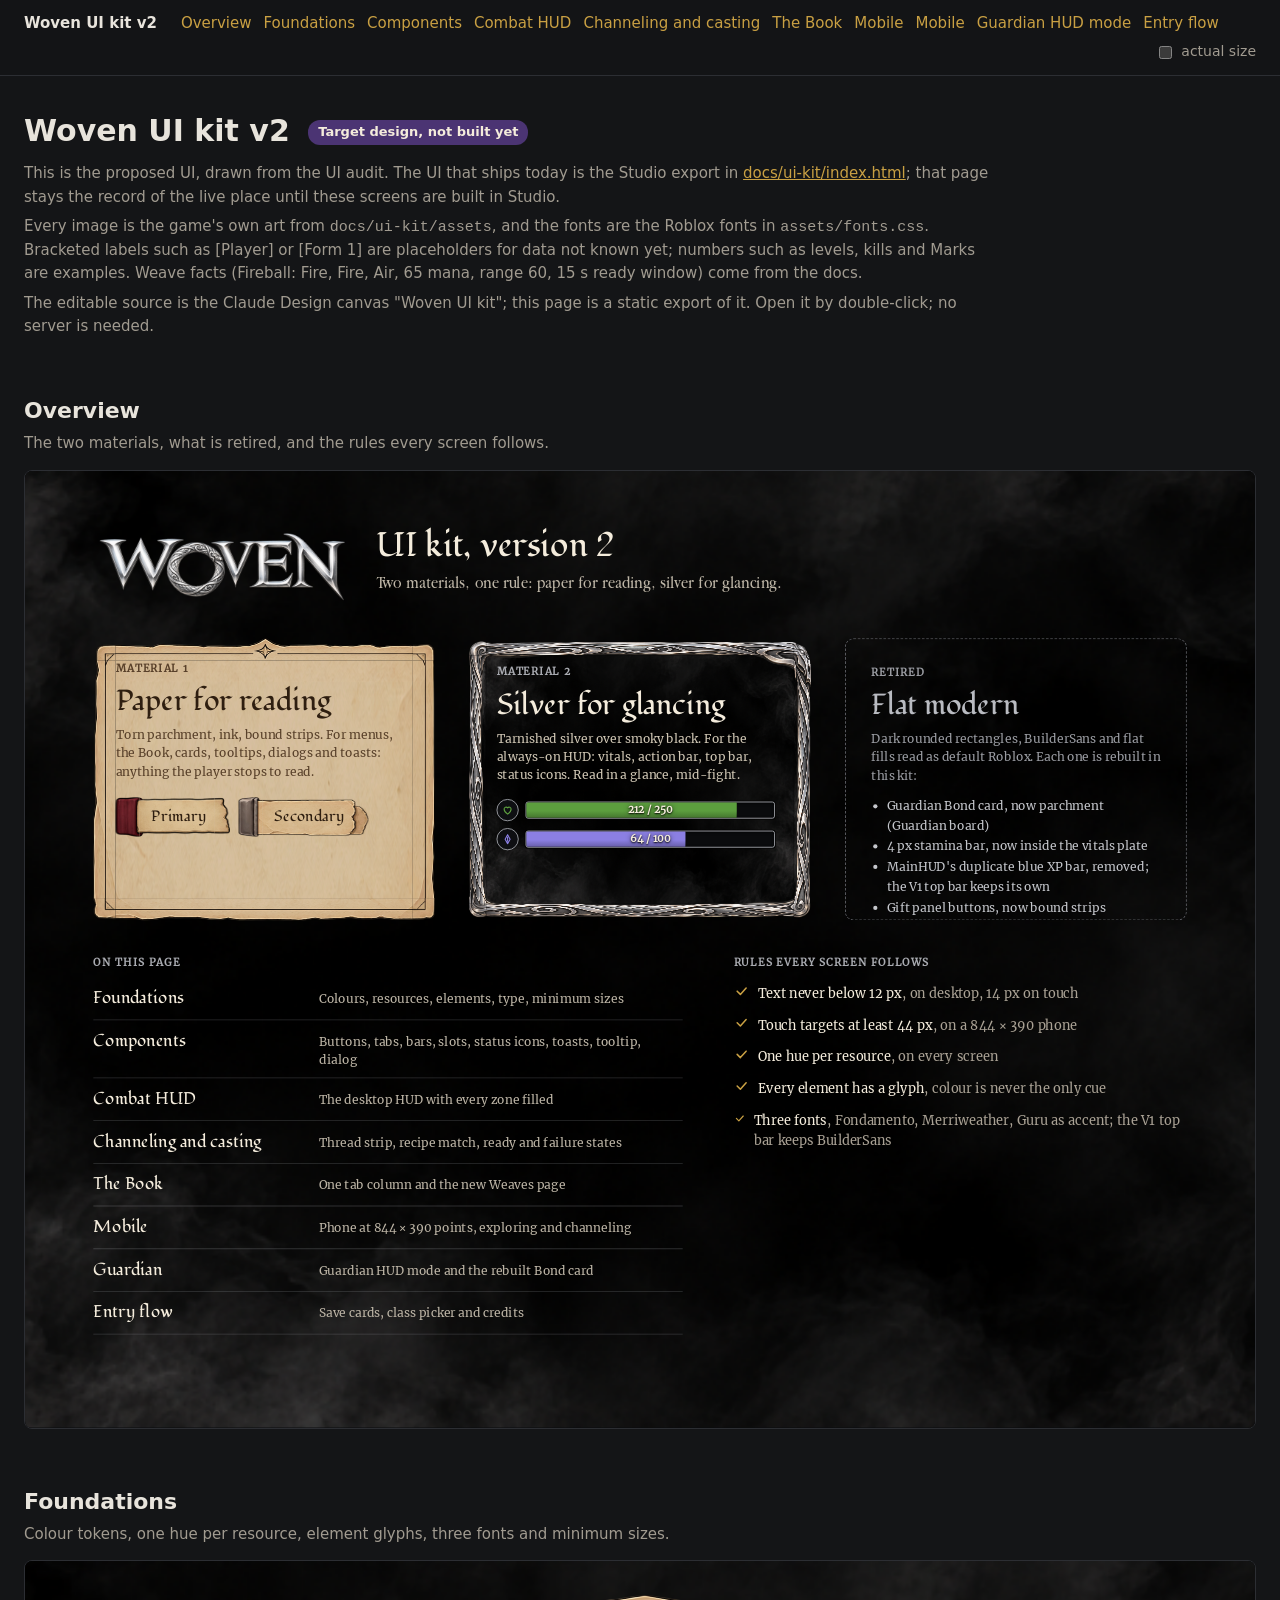
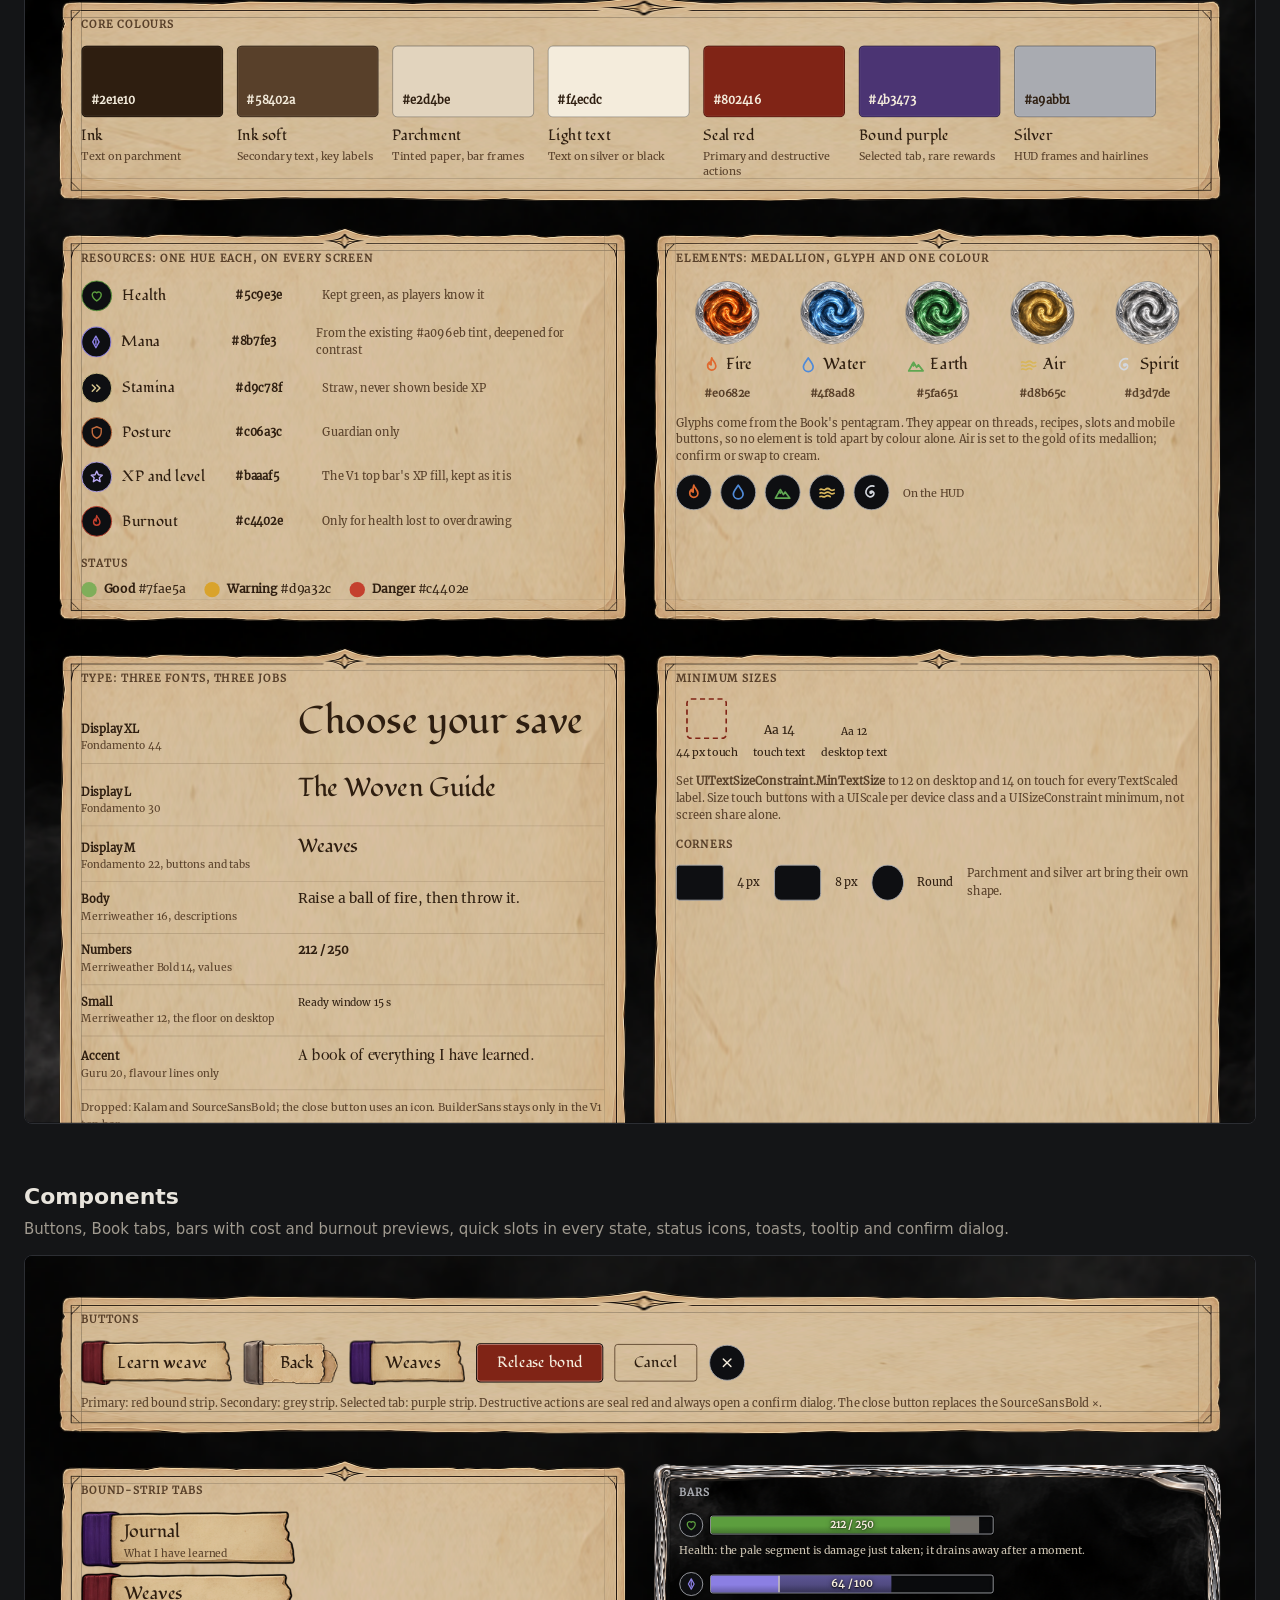
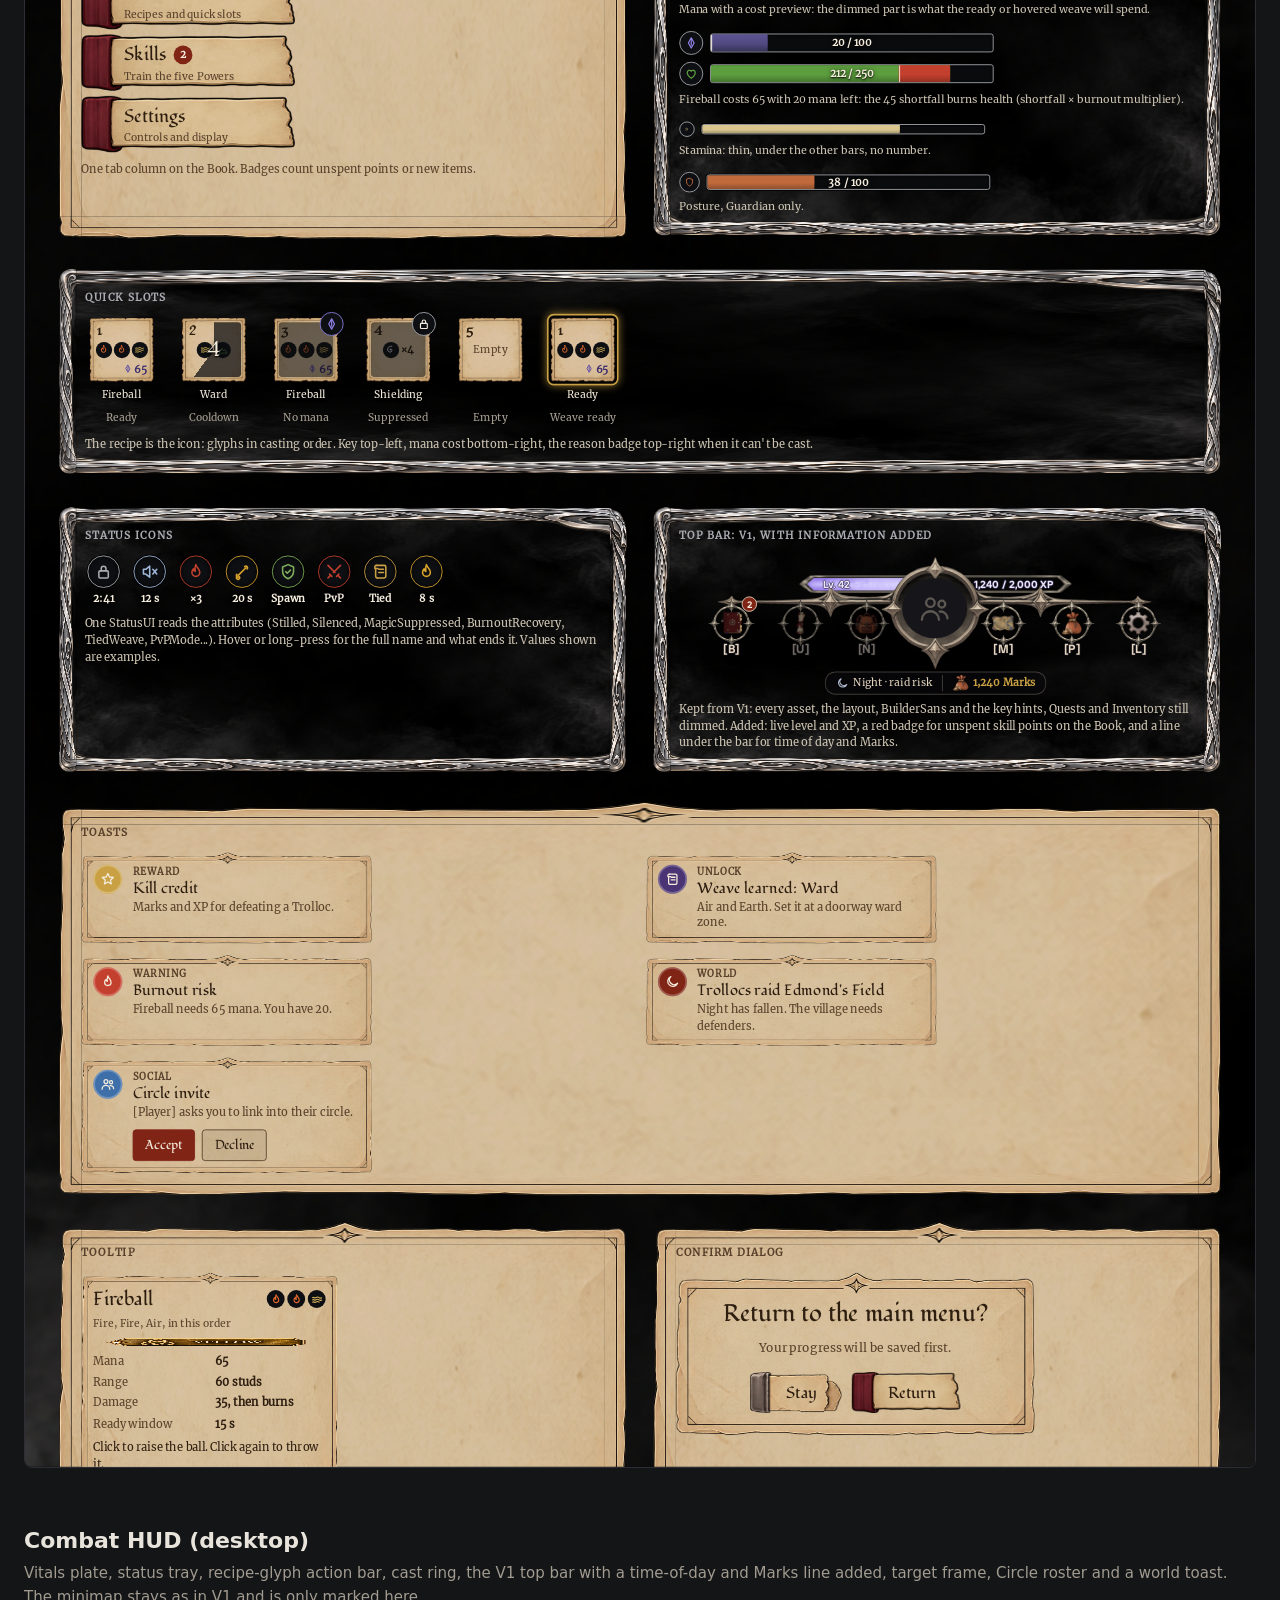
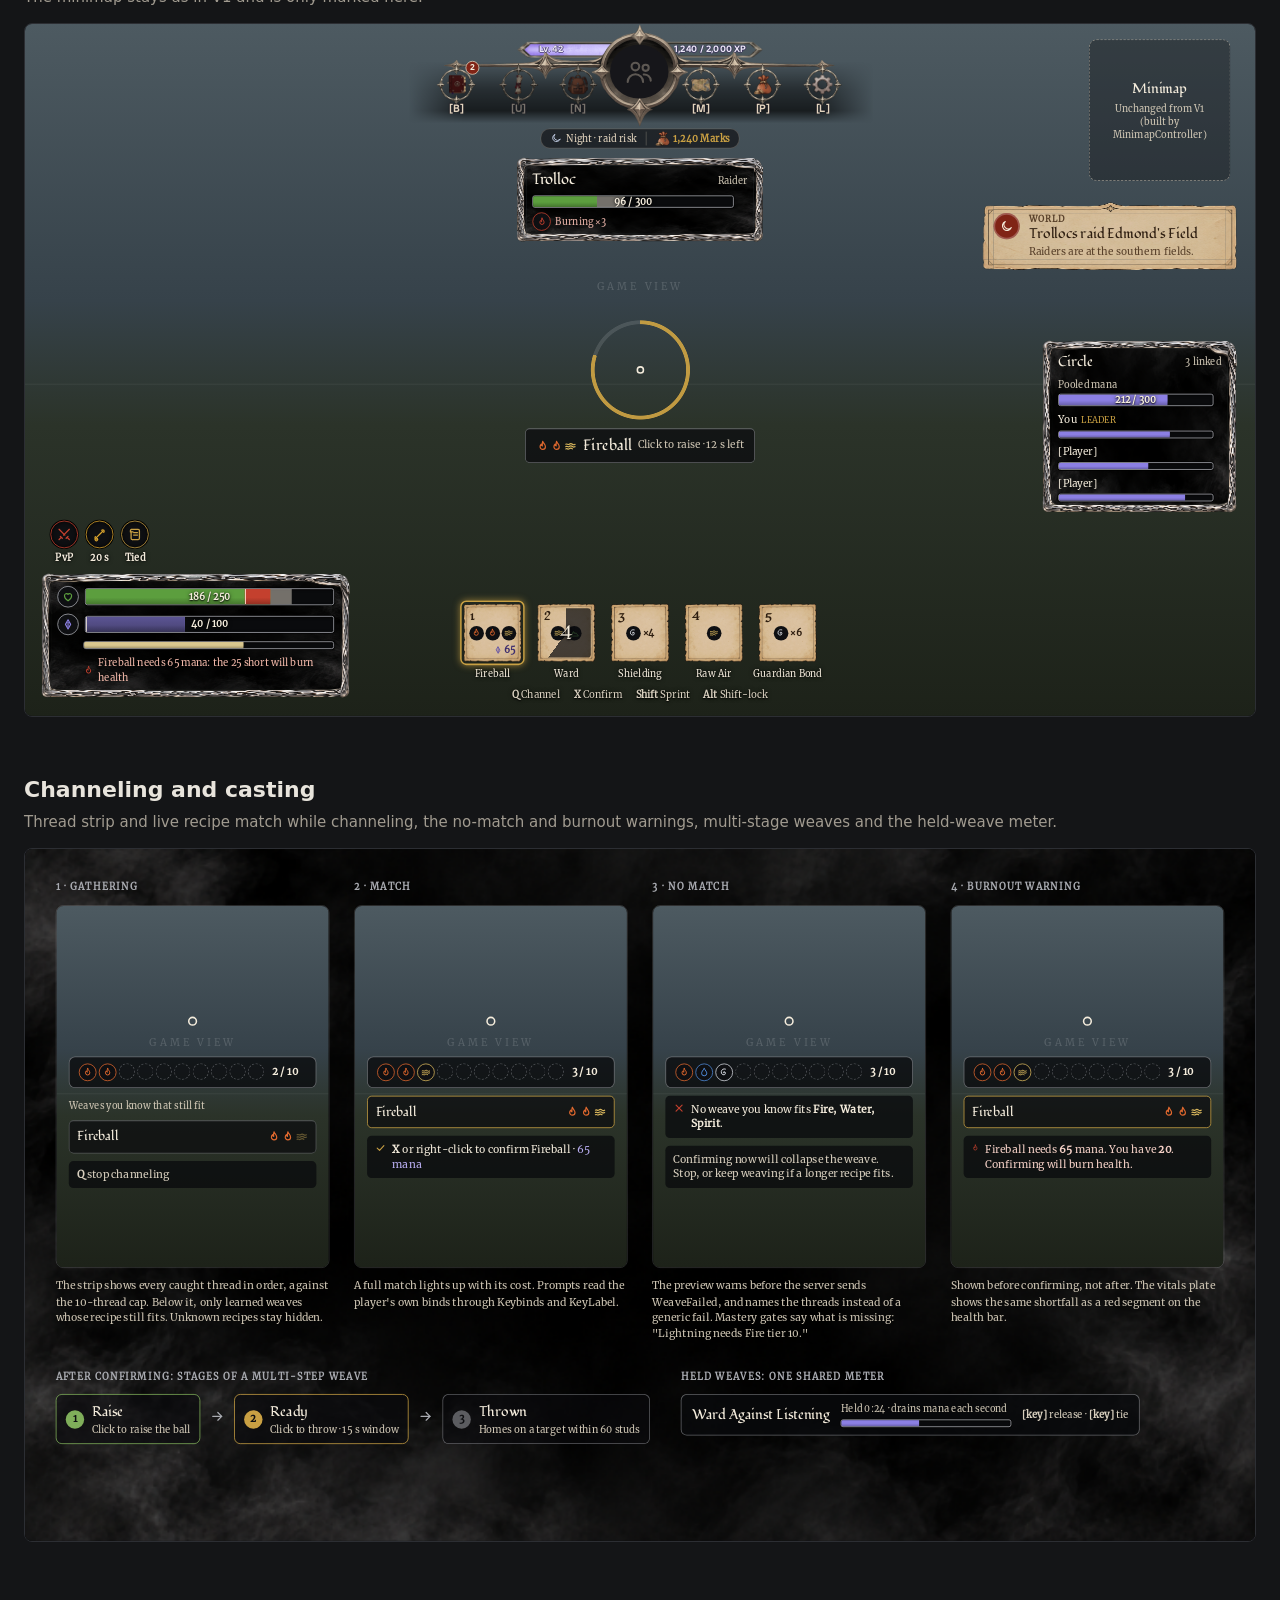
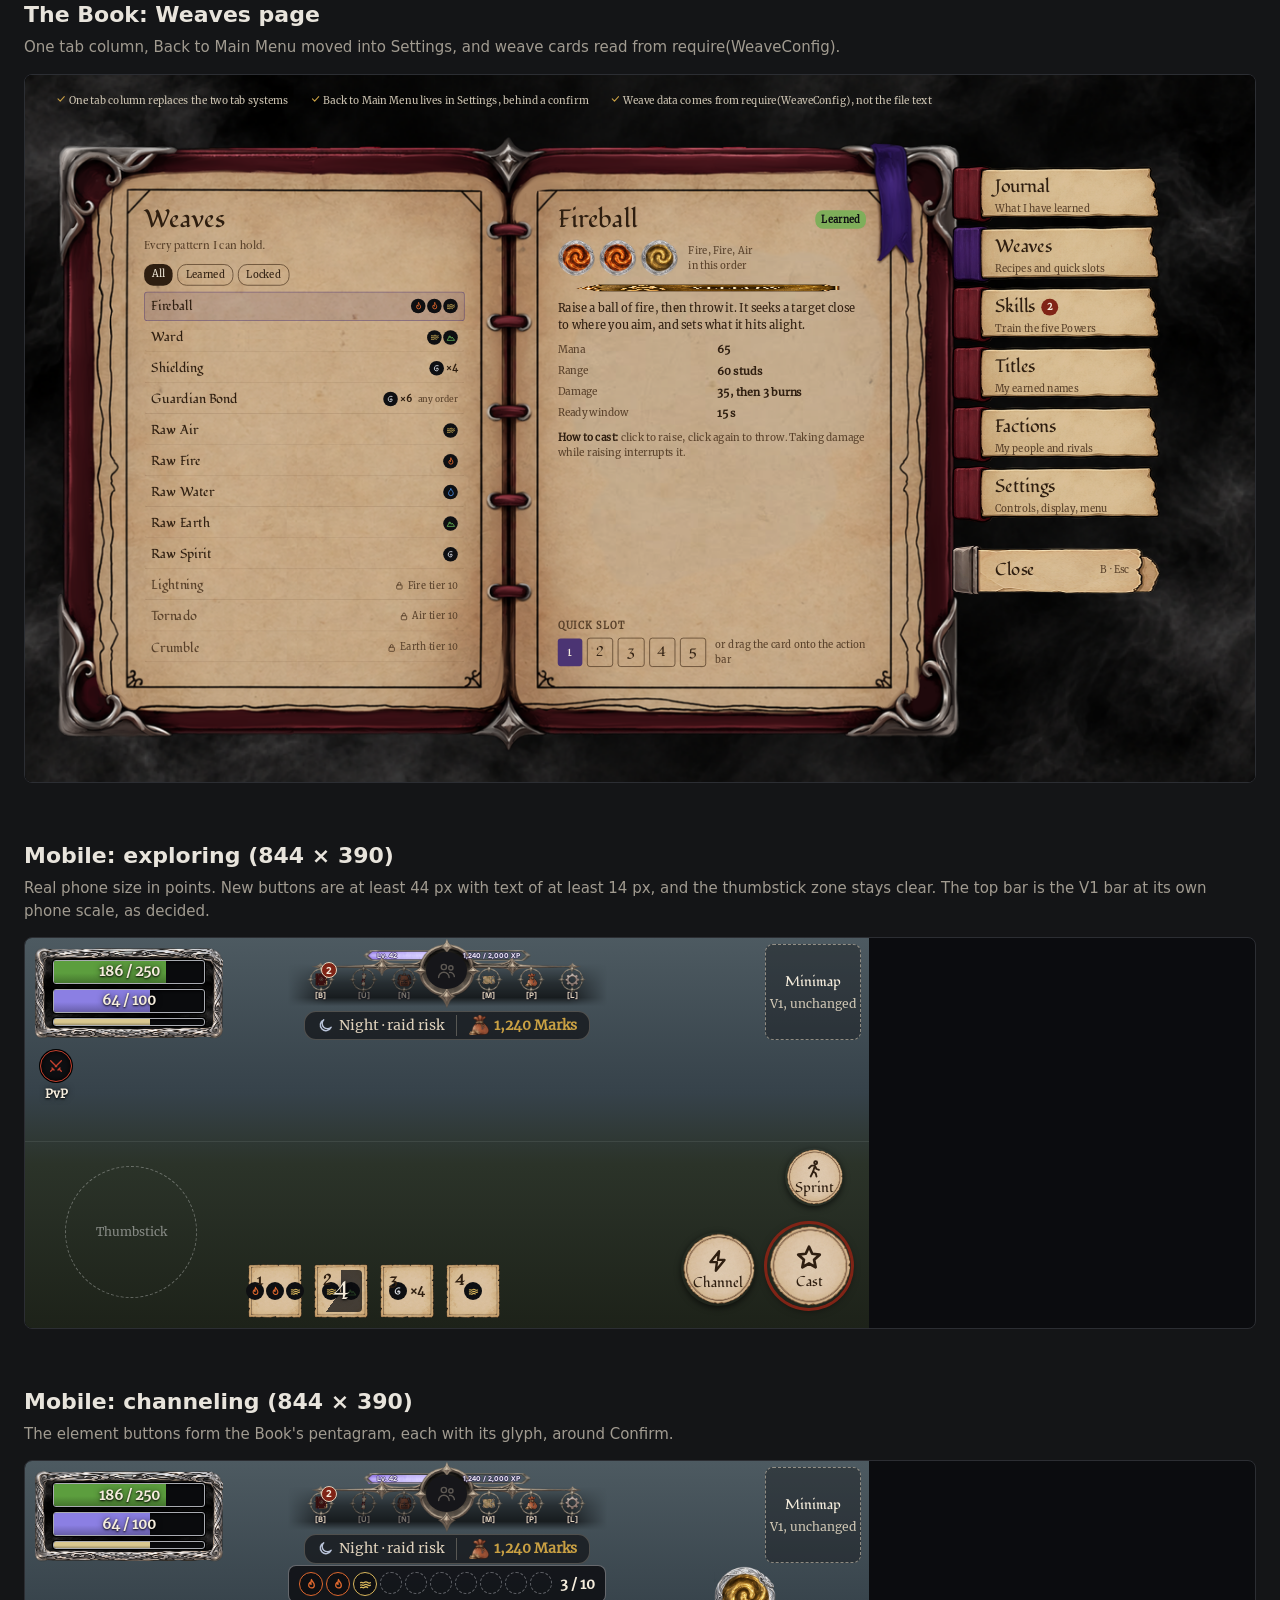
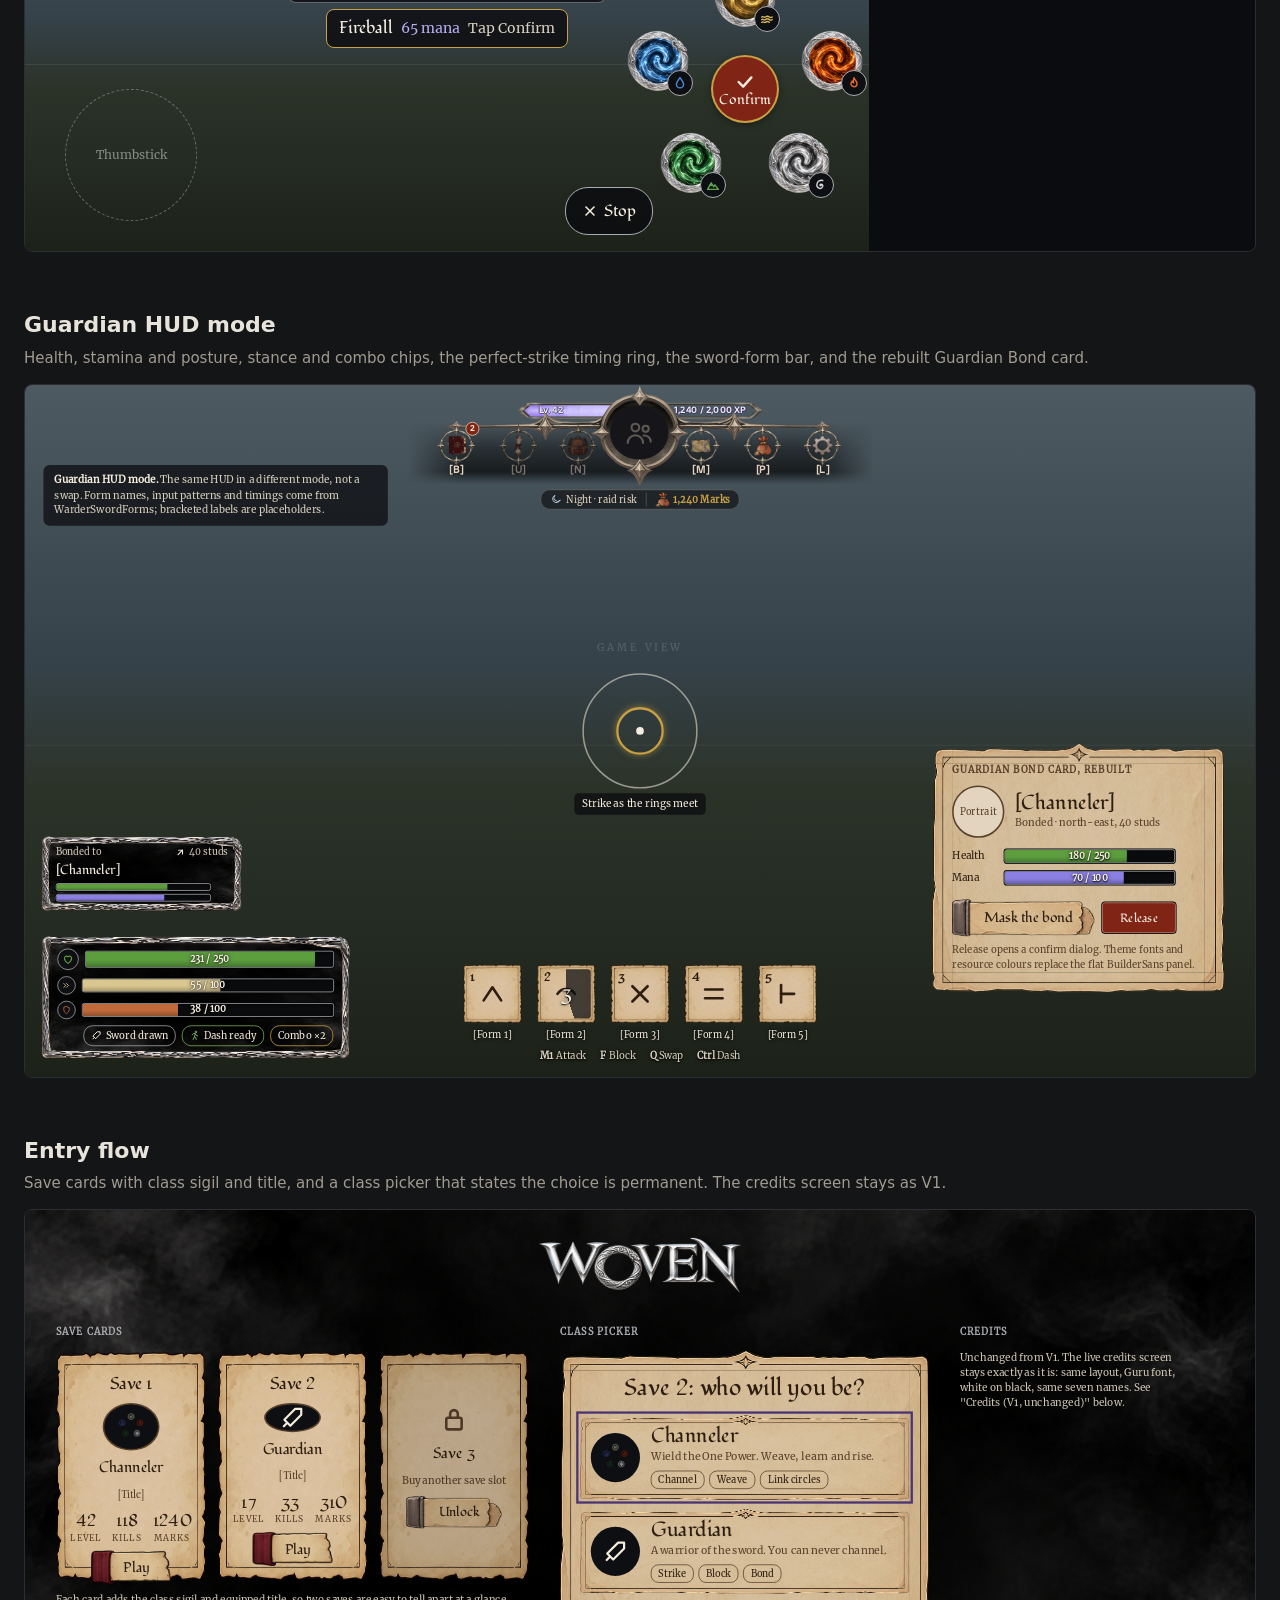
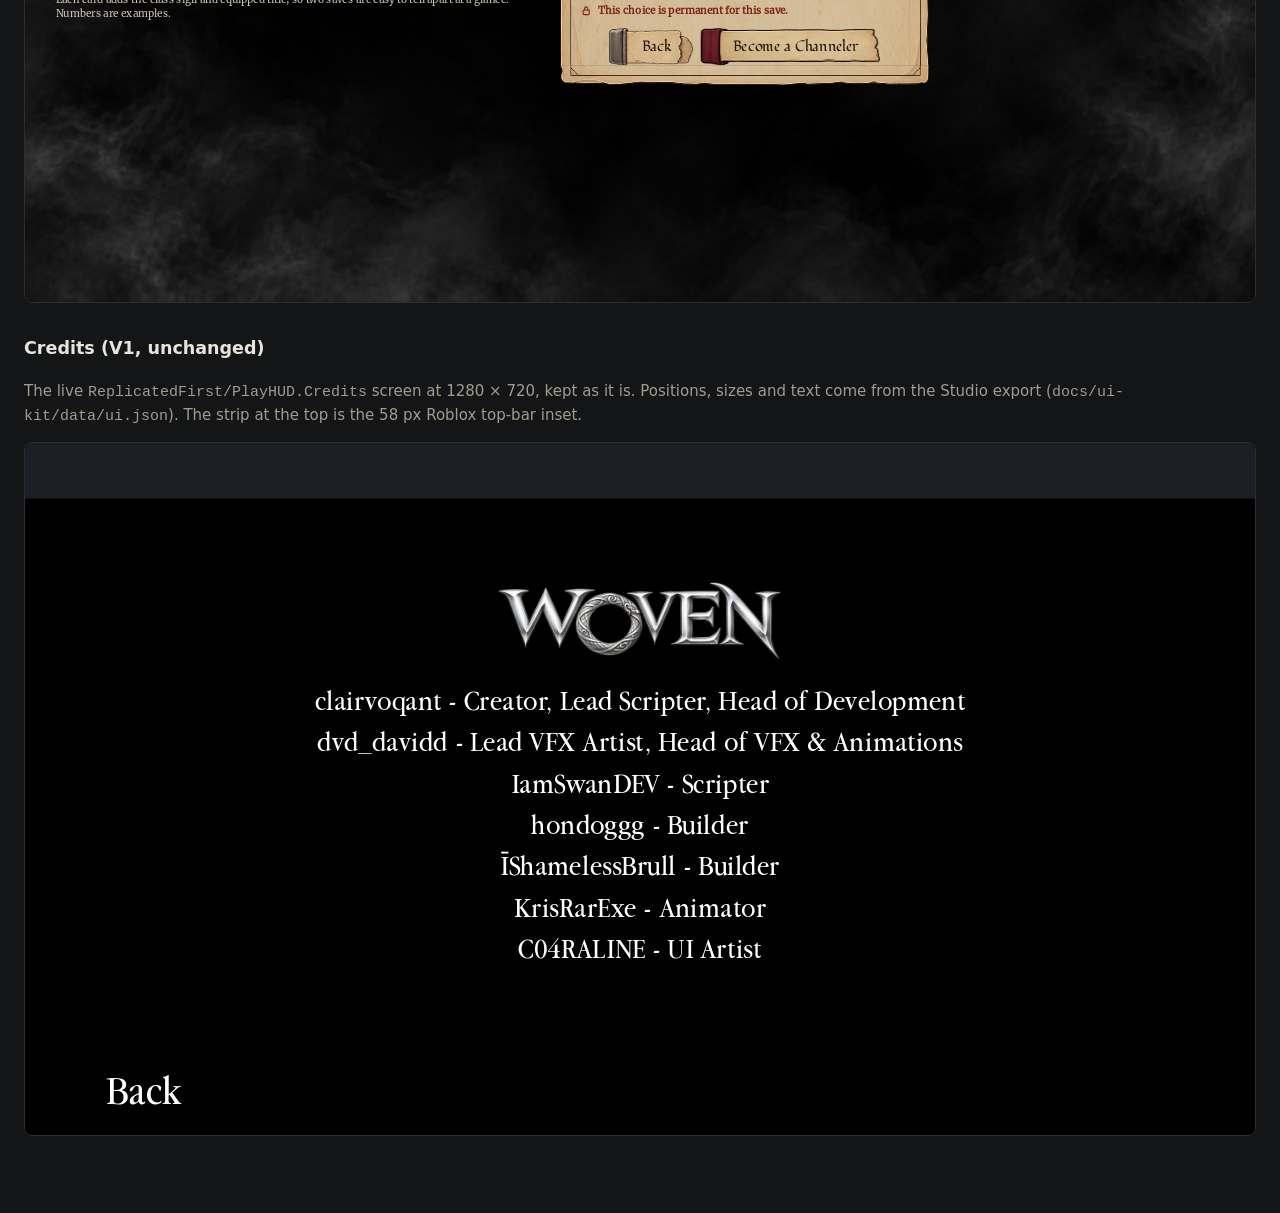
==== commit d2d3bba4: "docs(ui-kit): keep the V1 credits screen in v2 The v2 entry flow no longer redesigns the credits as " ====
--- a/docs/ui-kit/v2/index.html
+++ b/docs/ui-kit/v2/index.html
@@ -575,7 +575,7 @@
 </div></div></div></div>
 </section><section id="entry">
 <h2>Entry flow</h2>
-<p class="desc">Save cards with class sigil and title, a class picker that states the choice is permanent, and credits on a scroll.</p>
+<p class="desc">Save cards with class sigil and title, and a class picker that states the choice is permanent. The credits screen stays as V1.</p>
 <div class="frame" data-w="1600" data-h="900"><div class="scaler"><div class="ab" style="width: 1600px; height: 900px; box-sizing: border-box; position: relative; overflow: hidden; font-family:'rbx-Merriweather','Merriweather',Georgia,serif; color: #f4ecdc; "><div class="smoke" style="position: absolute; inset: 0;"></div>
 <img src="../assets/89310180439736.png" alt="Woven" style="position: absolute; left: 50%; top: 28px; transform: translateX(-50%); height: 84px;">
 <div style="position: absolute; left: 40px; right: 40px; top: 150px; display: flex; gap: 40px; align-items: flex-start;">
@@ -611,10 +611,12 @@
   <div style="display: flex; align-items: center; gap: 8px; font-size: 13px; color: #802416; font-weight: 700;"><svg width="16" height="16" viewBox="0 0 24 24" fill="none" stroke="#802416" stroke-width="2.2" stroke-linecap="round" stroke-linejoin="round" aria-hidden="true"><rect x="6" y="11" width="12" height="9" rx="1.5"/><path d="M9 11V8a3 3 0 0 1 6 0v3"/></svg>This choice is permanent for this save.</div>
   <div style="display: flex; gap: 10px; justify-content: center;"><button class="btn-grey" style="margin: 0; box-sizing: border-box; cursor: pointer;  height: 48px; padding: 0 10px 0 14px; background-color: transparent; display: inline-flex; align-items: center; justify-content: center; font-family:'rbx-Fondamento','Fondamento',Georgia,serif; font-size: 19px; color: #2e1e10;">Back</button><button class="btn-red" style="margin: 0; box-sizing: border-box; cursor: pointer;  height: 48px; padding: 0 10px 0 14px; background-color: transparent; display: inline-flex; align-items: center; justify-content: center; font-family:'rbx-Fondamento','Fondamento',Georgia,serif; font-size: 19px; color: #2e1e10;">Become a Channeler</button></div>
 </div></div>
-<div style="display: flex; flex-direction: column; gap: 14px;"><div style="font-size: 12px; letter-spacing: .1em; text-transform: uppercase; font-weight: 700; color: #a9abb1;">Credits</div><div class="tallbg" style="width: 300px; height: 610px; box-sizing: border-box; padding: 48px 28px; display: flex; flex-direction: column;">
-<div style="font-family:'rbx-Fondamento','Fondamento',Georgia,serif; font-size: 26px; color: #2e1e10; text-align: center; margin-bottom: 12px;">Credits</div><div style="text-align: center; margin-bottom: 9px;"><div style="font-family:'rbx-Fondamento','Fondamento',Georgia,serif; font-size: 17px; color: #2e1e10;">clairvoqant</div><div style="font-size: 12px; color: #58402a;">Creator, Lead Scripter, Head of Development</div></div><div style="text-align: center; margin-bottom: 9px;"><div style="font-family:'rbx-Fondamento','Fondamento',Georgia,serif; font-size: 17px; color: #2e1e10;">dvd_davidd</div><div style="font-size: 12px; color: #58402a;">Lead VFX Artist, Head of VFX and Animations</div></div><div style="text-align: center; margin-bottom: 9px;"><div style="font-family:'rbx-Fondamento','Fondamento',Georgia,serif; font-size: 17px; color: #2e1e10;">hondoggg</div><div style="font-size: 12px; color: #58402a;">Builder</div></div><div style="text-align: center; margin-bottom: 9px;"><div style="font-family:'rbx-Fondamento','Fondamento',Georgia,serif; font-size: 17px; color: #2e1e10;">IamSwanDEV</div><div style="font-size: 12px; color: #58402a;">Scripter</div></div><div style="text-align: center; margin-bottom: 9px;"><div style="font-family:'rbx-Fondamento','Fondamento',Georgia,serif; font-size: 17px; color: #2e1e10;">C04RALINE</div><div style="font-size: 12px; color: #58402a;">UI Artist</div></div><div style="text-align: center; margin-bottom: 9px;"><div style="font-family:'rbx-Fondamento','Fondamento',Georgia,serif; font-size: 17px; color: #2e1e10;">KrisRarExe</div><div style="font-size: 12px; color: #58402a;">Animator</div></div><div style="text-align: center; margin-bottom: 9px;"><div style="font-family:'rbx-Fondamento','Fondamento',Georgia,serif; font-size: 17px; color: #2e1e10;">IIShamelessBrull</div><div style="font-size: 12px; color: #58402a;">Builder</div></div><div style="text-align: center; margin-bottom: 9px;"><div style="font-family:'rbx-Fondamento','Fondamento',Georgia,serif; font-size: 17px; color: #2e1e10;">ScarletKing_8</div><div style="font-size: 12px; color: #58402a;">Composer</div></div></div>
-<div style="font-size: 12.5px; color: #cfc6b4; max-width: 300px; line-height: 1.45;">Composer added from the older StarterGui copy; confirm it belongs in the live list.</div></div>
+<div style="display: flex; flex-direction: column; gap: 14px; width: 300px;"><div style="font-size: 12px; letter-spacing: .1em; text-transform: uppercase; font-weight: 700; color: #a9abb1;">Credits</div><div style="font-size: 13px; color: #cfc6b4; line-height: 1.5;">Unchanged from V1. The live credits screen stays exactly as it is: same layout, Guru font, white on black, same seven names. See "Credits (V1, unchanged)" below.</div></div>
 </div></div></div></div>
+
+<h3 style="margin-top: 32px;">Credits (V1, unchanged)</h3>
+<p class="desc">The live <code>ReplicatedFirst/PlayHUD.Credits</code> screen at 1280 × 720, kept as it is. Positions, sizes and text come from the Studio export (<code>docs/ui-kit/data/ui.json</code>). The strip at the top is the 58 px Roblox top-bar inset.</p>
+<div class="frame" data-w="1280" data-h="720"><div class="scaler"><div class="ab" style="width: 1280px; height: 720px; box-sizing: border-box; position: relative; overflow: hidden; background: #0b0c0f; font-family:'rbx-Guru',Georgia,serif; color: #ffffff;"><div style="position: absolute; left: 0; top: 0; width: 1280px; height: 58px; background: #1d1f24;"></div><div style="position: absolute; left: 0; top: 58px; width: 1280px; height: 662px; background: #000000;"><img src="../assets/89310180439736.png" alt="Woven" style="position: absolute; left: 484px; top: 78px; width: 311px; height: 94px; object-fit: contain;"><div style="position: absolute; left: 192px; top: 192px; width: 896px; display: flex; flex-direction: column;"><div style="height: 36px; display: flex; align-items: center; justify-content: center; text-align: center; font-size: 30px; line-height: 1; margin-bottom: 7px;">clairvoqant - Creator, Lead Scripter, Head of Development</div><div style="height: 36px; display: flex; align-items: center; justify-content: center; text-align: center; font-size: 30px; line-height: 1; margin-bottom: 7px;">dvd_davidd - Lead VFX Artist, Head of VFX &amp; Animations</div><div style="height: 36px; display: flex; align-items: center; justify-content: center; text-align: center; font-size: 30px; line-height: 1; margin-bottom: 7px;">IamSwanDEV - Scripter</div><div style="height: 36px; display: flex; align-items: center; justify-content: center; text-align: center; font-size: 30px; line-height: 1; margin-bottom: 7px;">hondoggg - Builder</div><div style="height: 36px; display: flex; align-items: center; justify-content: center; text-align: center; font-size: 30px; line-height: 1; margin-bottom: 7px;">IIShamelessBrull - Builder</div><div style="height: 36px; display: flex; align-items: center; justify-content: center; text-align: center; font-size: 30px; line-height: 1; margin-bottom: 7px;">KrisRarExe - Animator</div><div style="height: 36px; display: flex; align-items: center; justify-content: center; text-align: center; font-size: 30px; line-height: 1;">C04RALINE - UI Artist</div></div><button style="position: absolute; left: 21px; top: 590px; width: 206px; height: 51px; margin: 0; padding: 0; border: 0; background: transparent; font-family:'rbx-Guru',Georgia,serif; font-size: 44px; line-height: 1; color: #ffffff;">Back</button></div></div></div></div>
 </section>
 </main>
 <script>
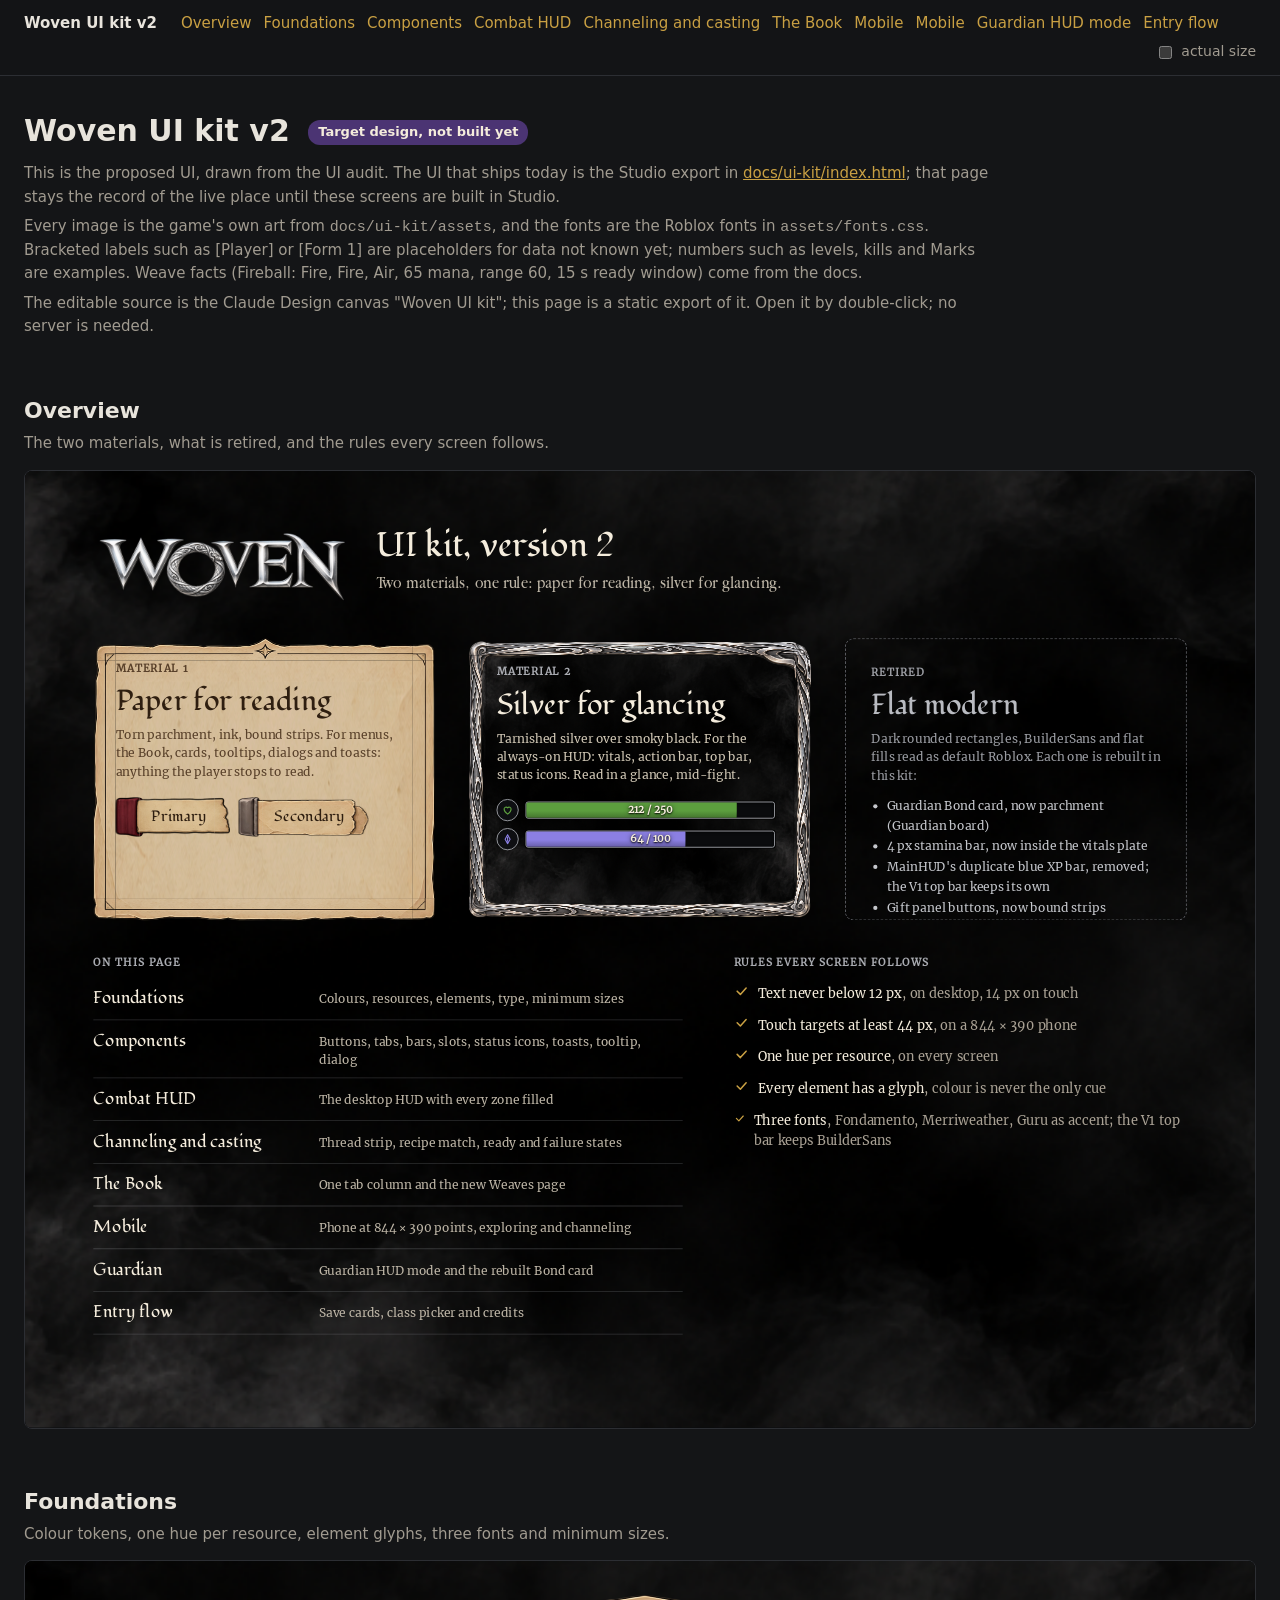
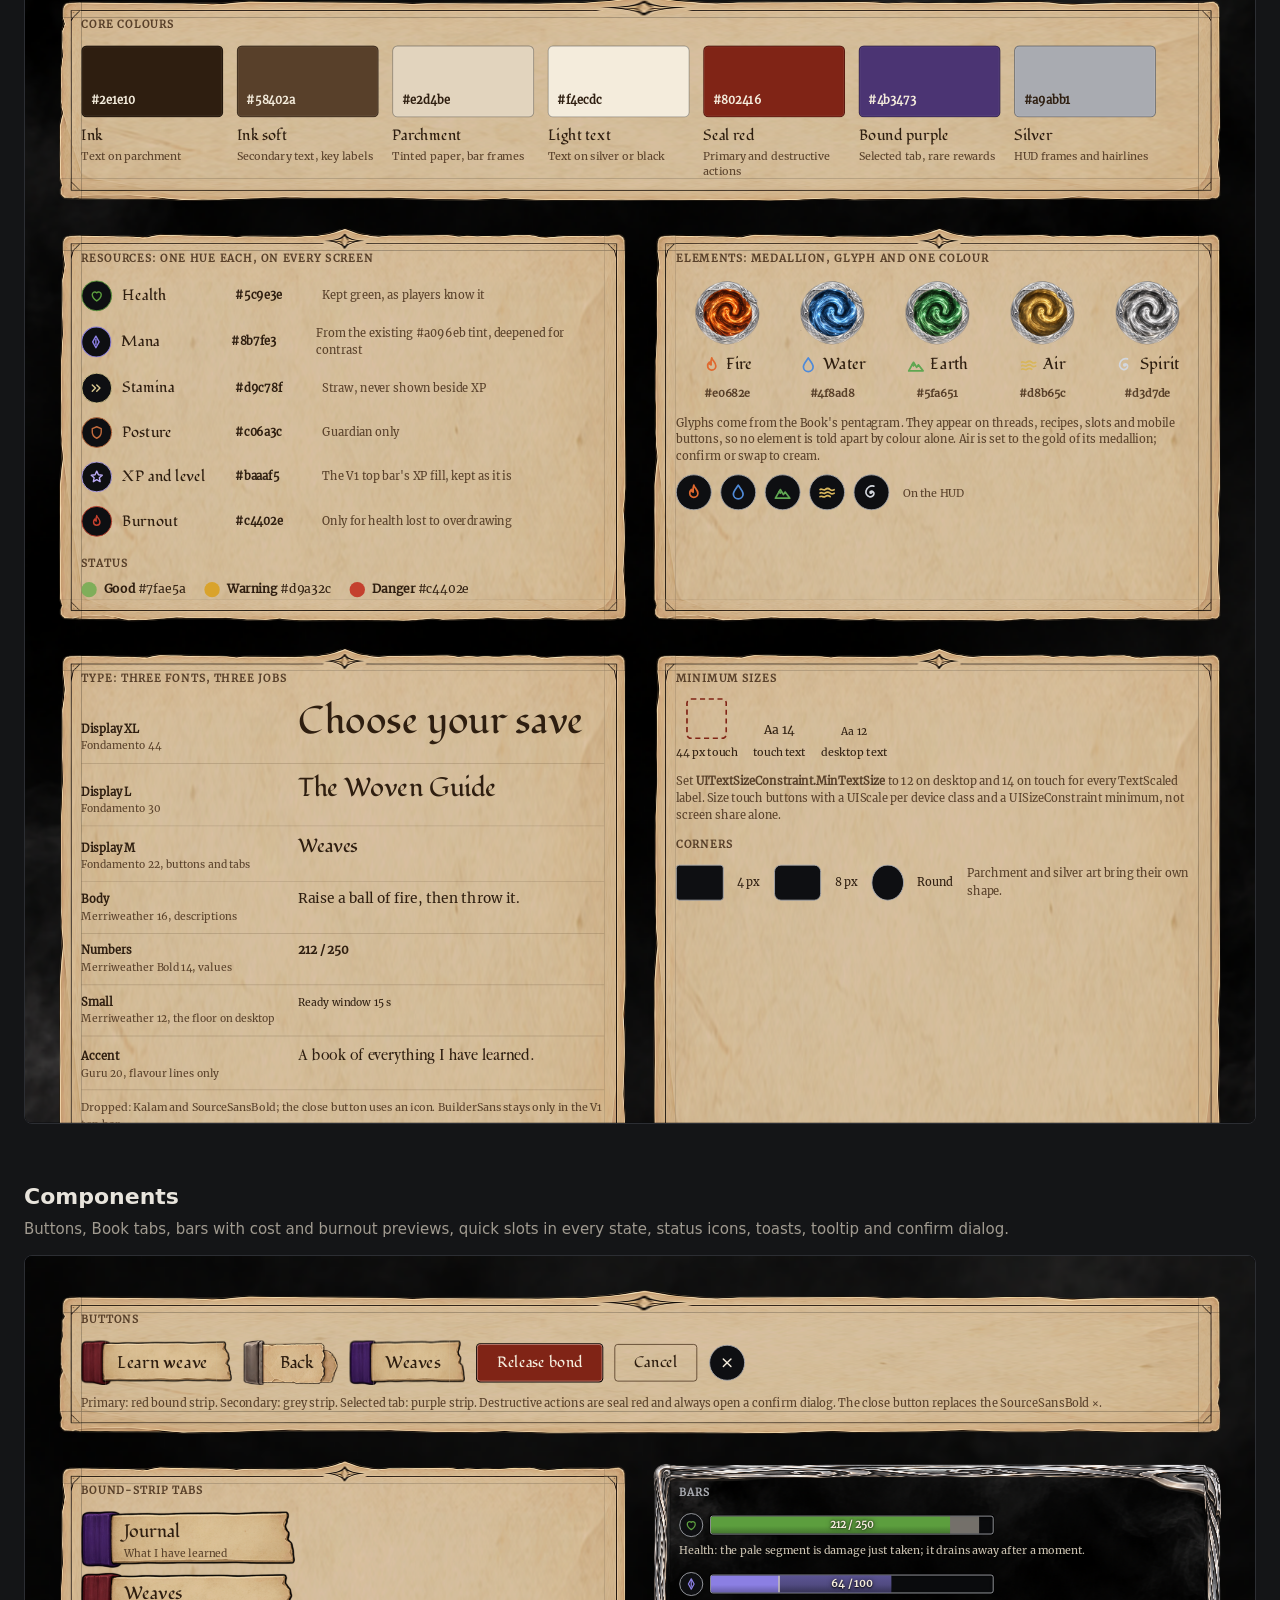
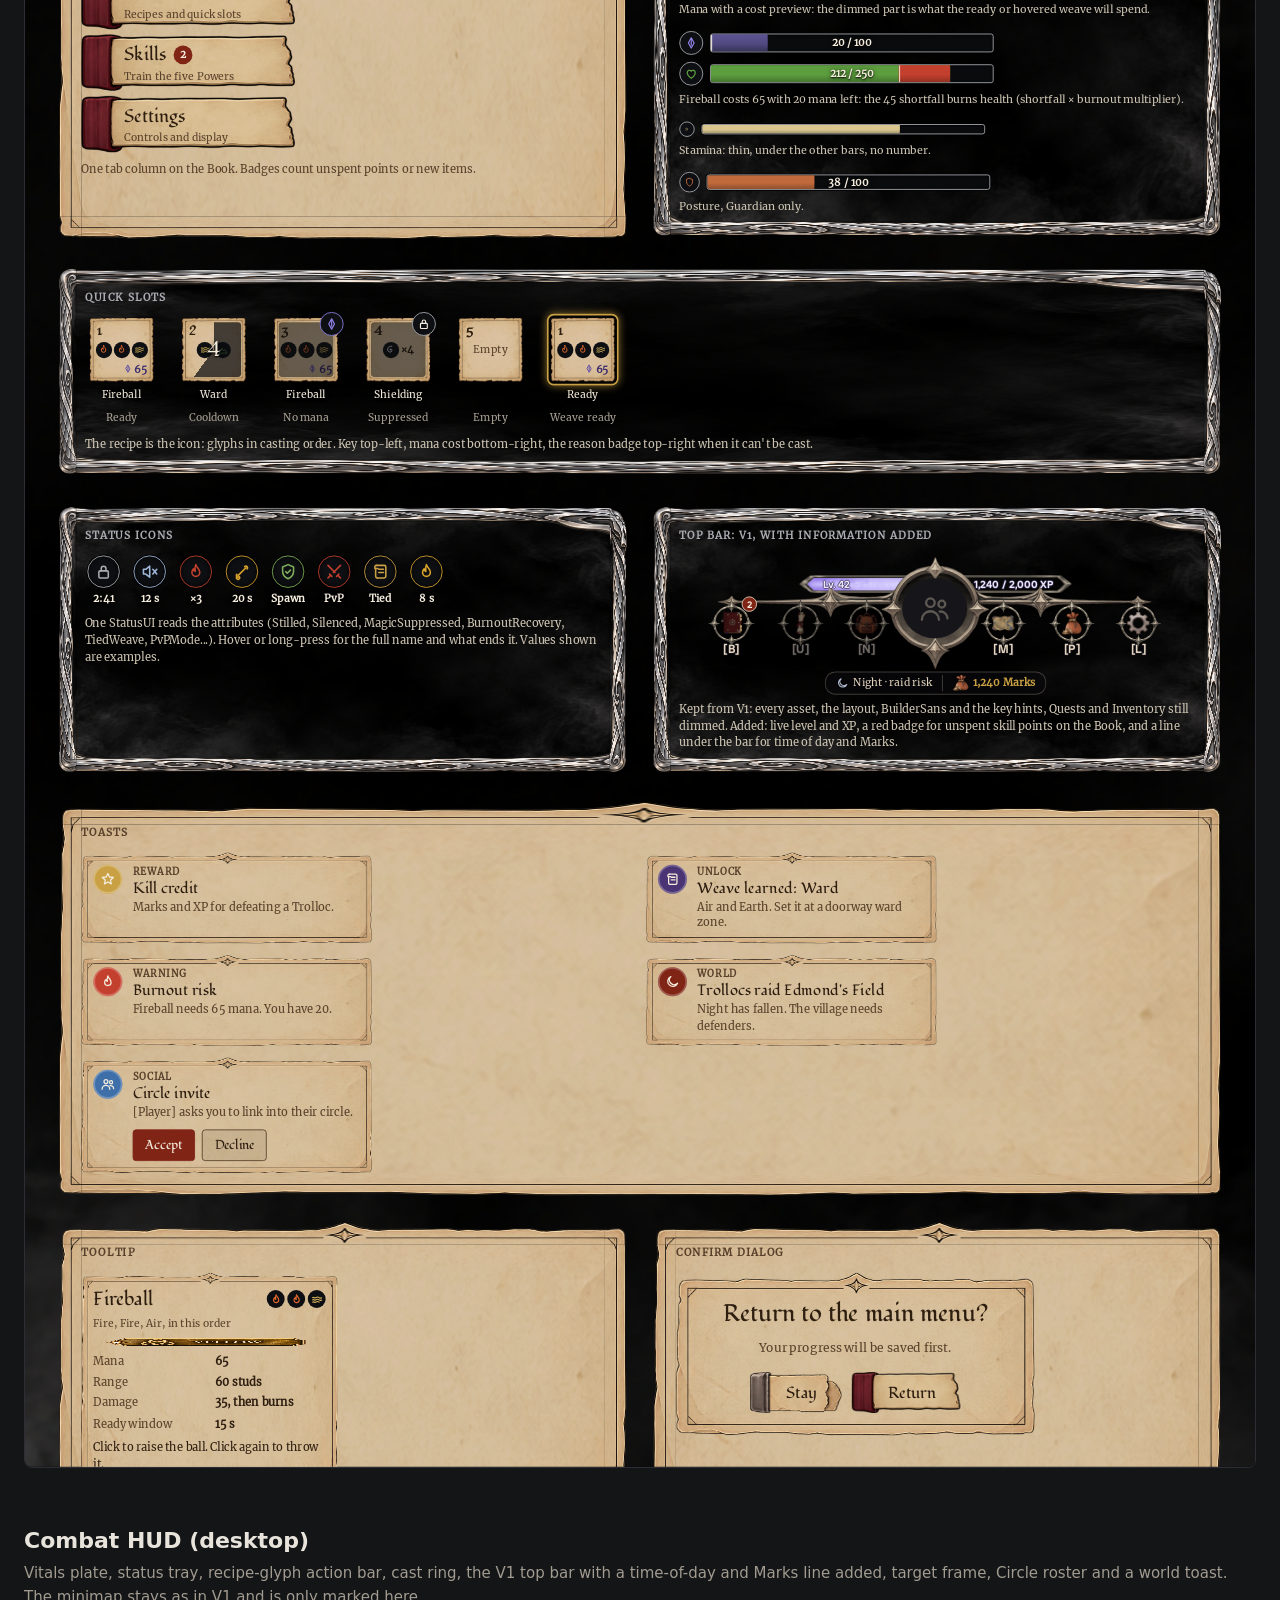
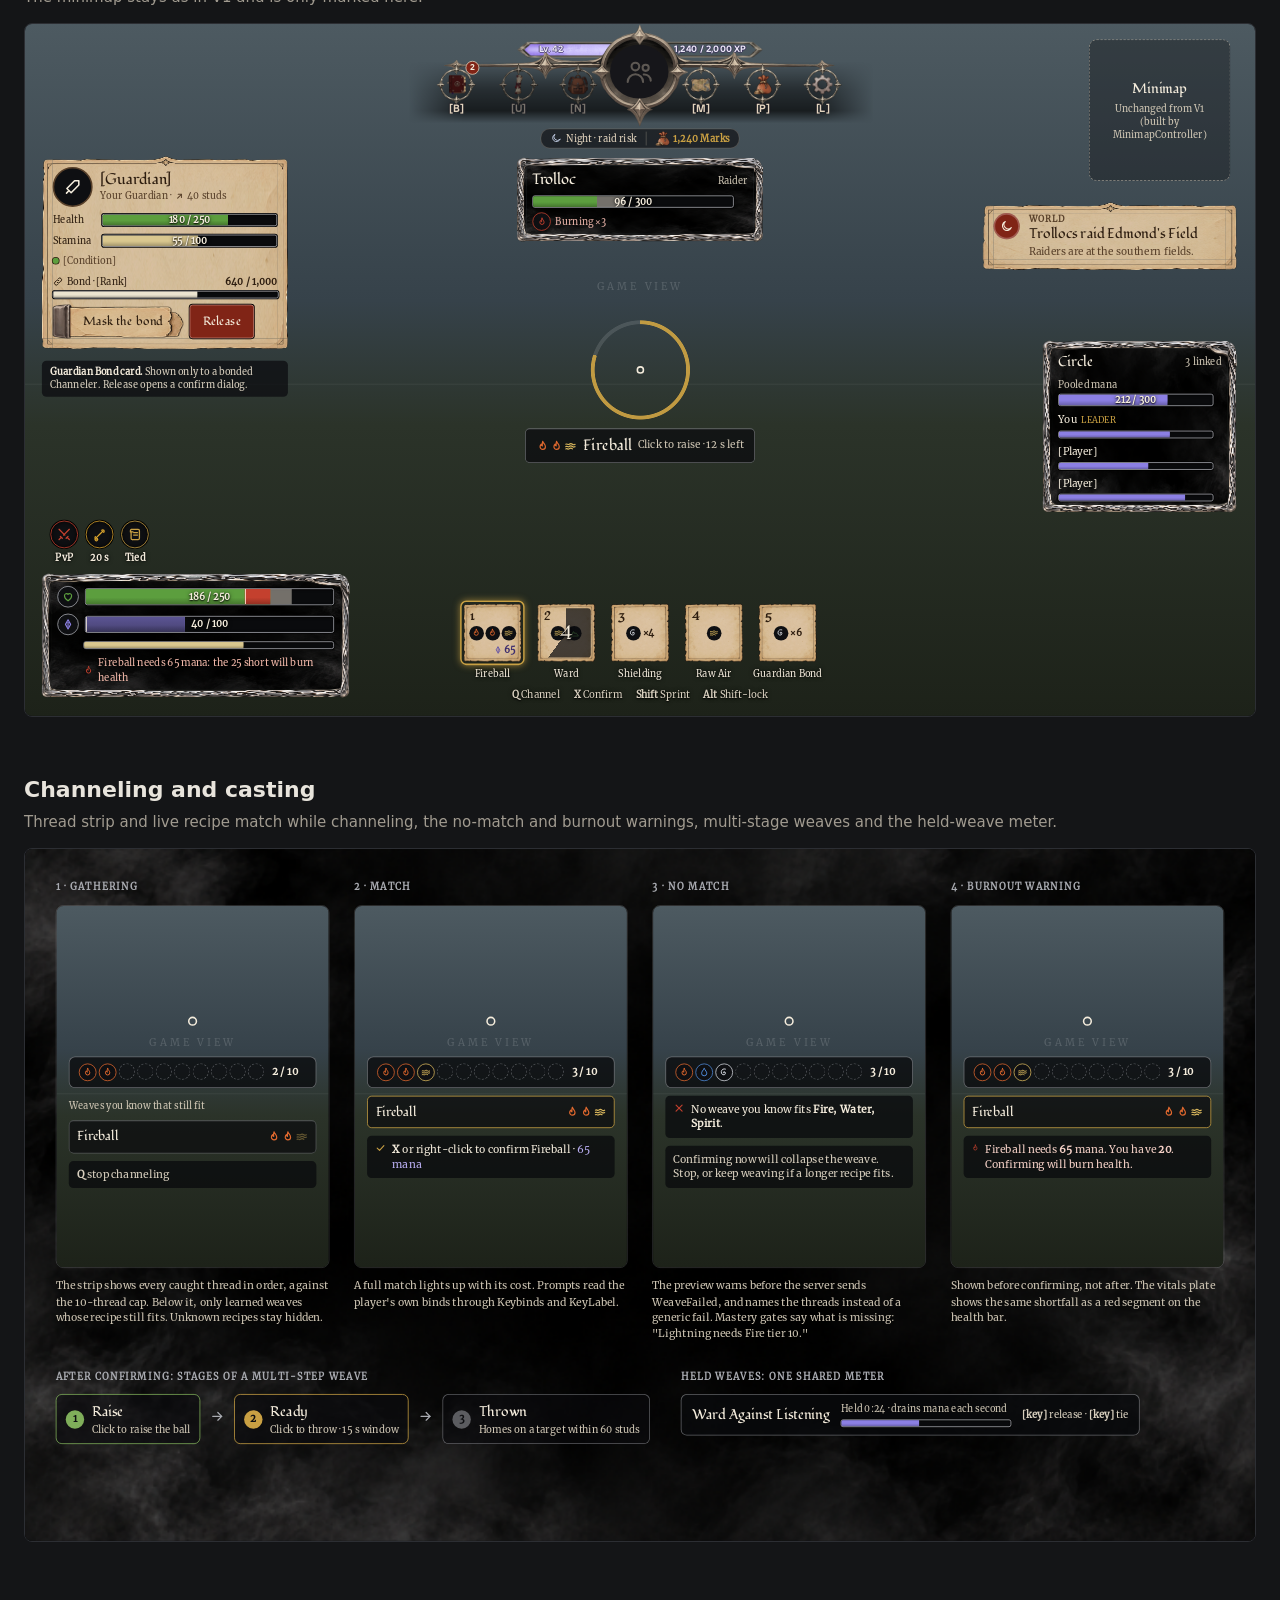
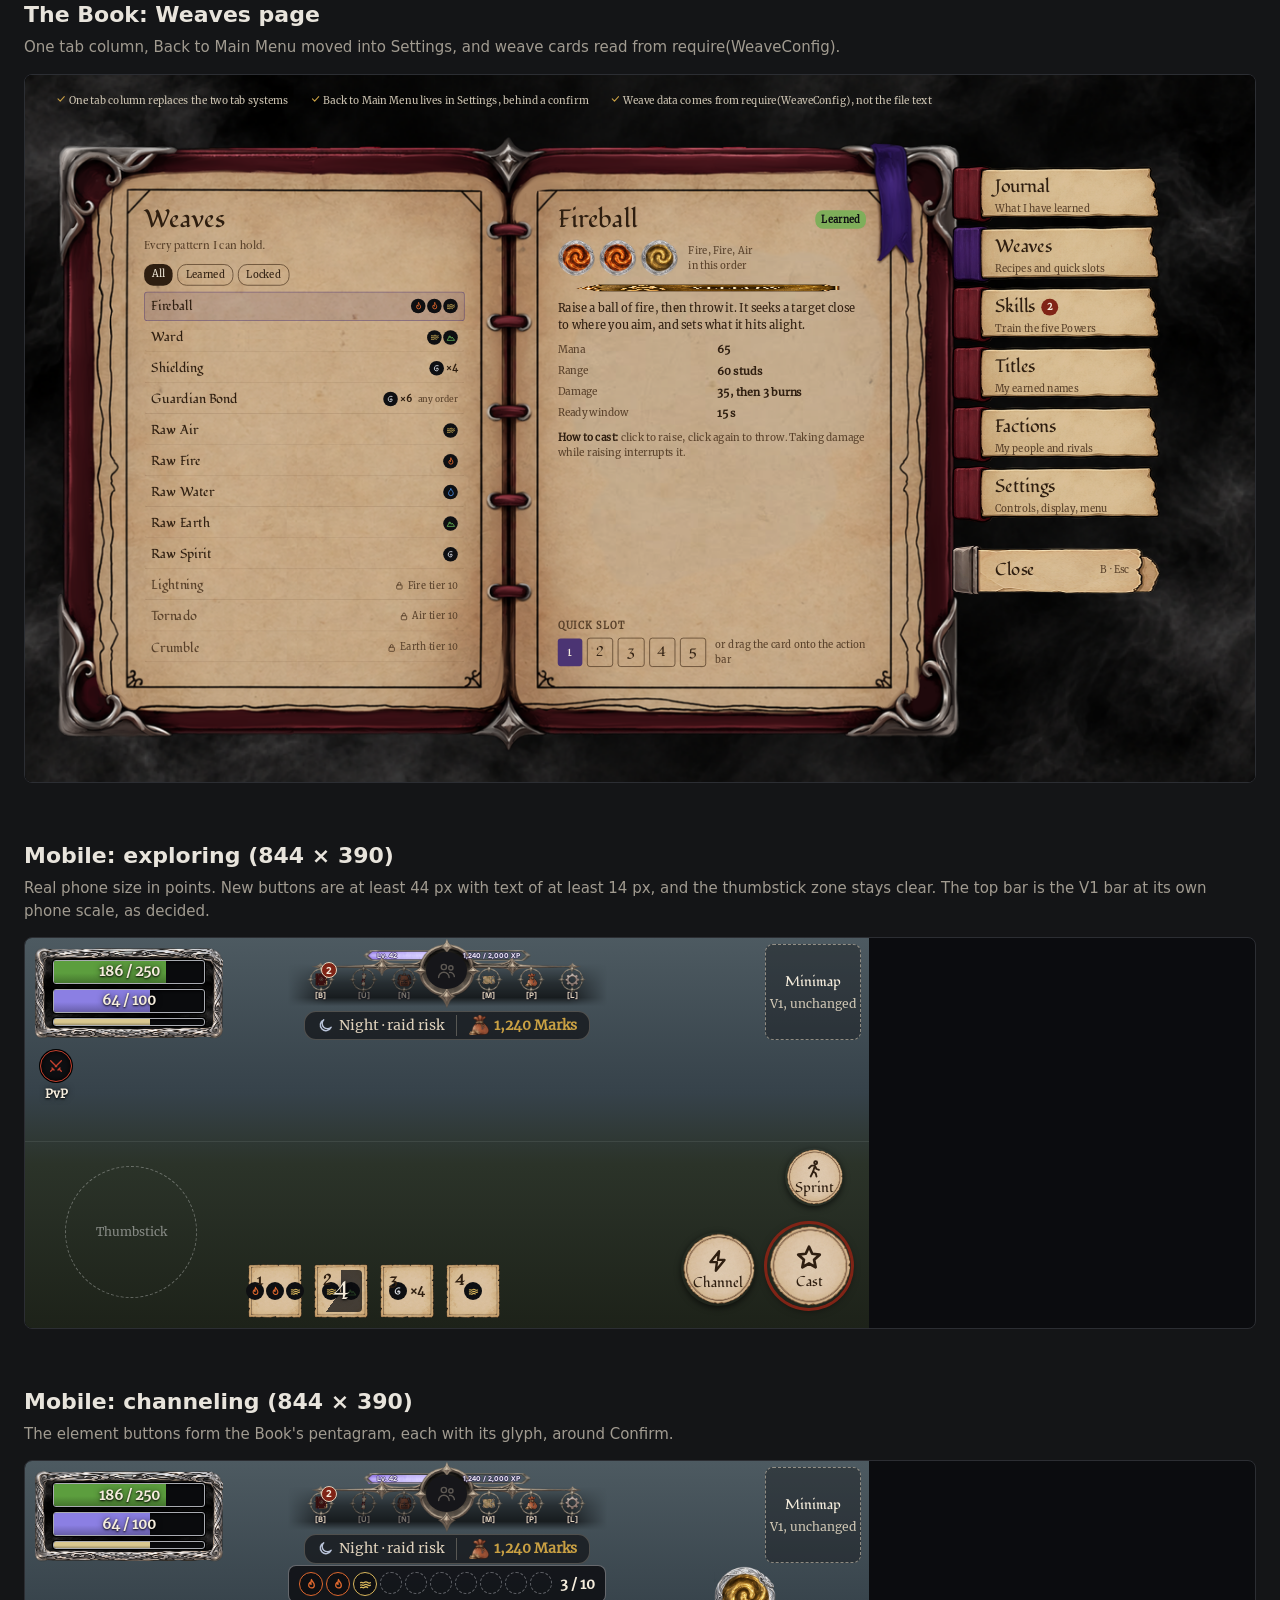
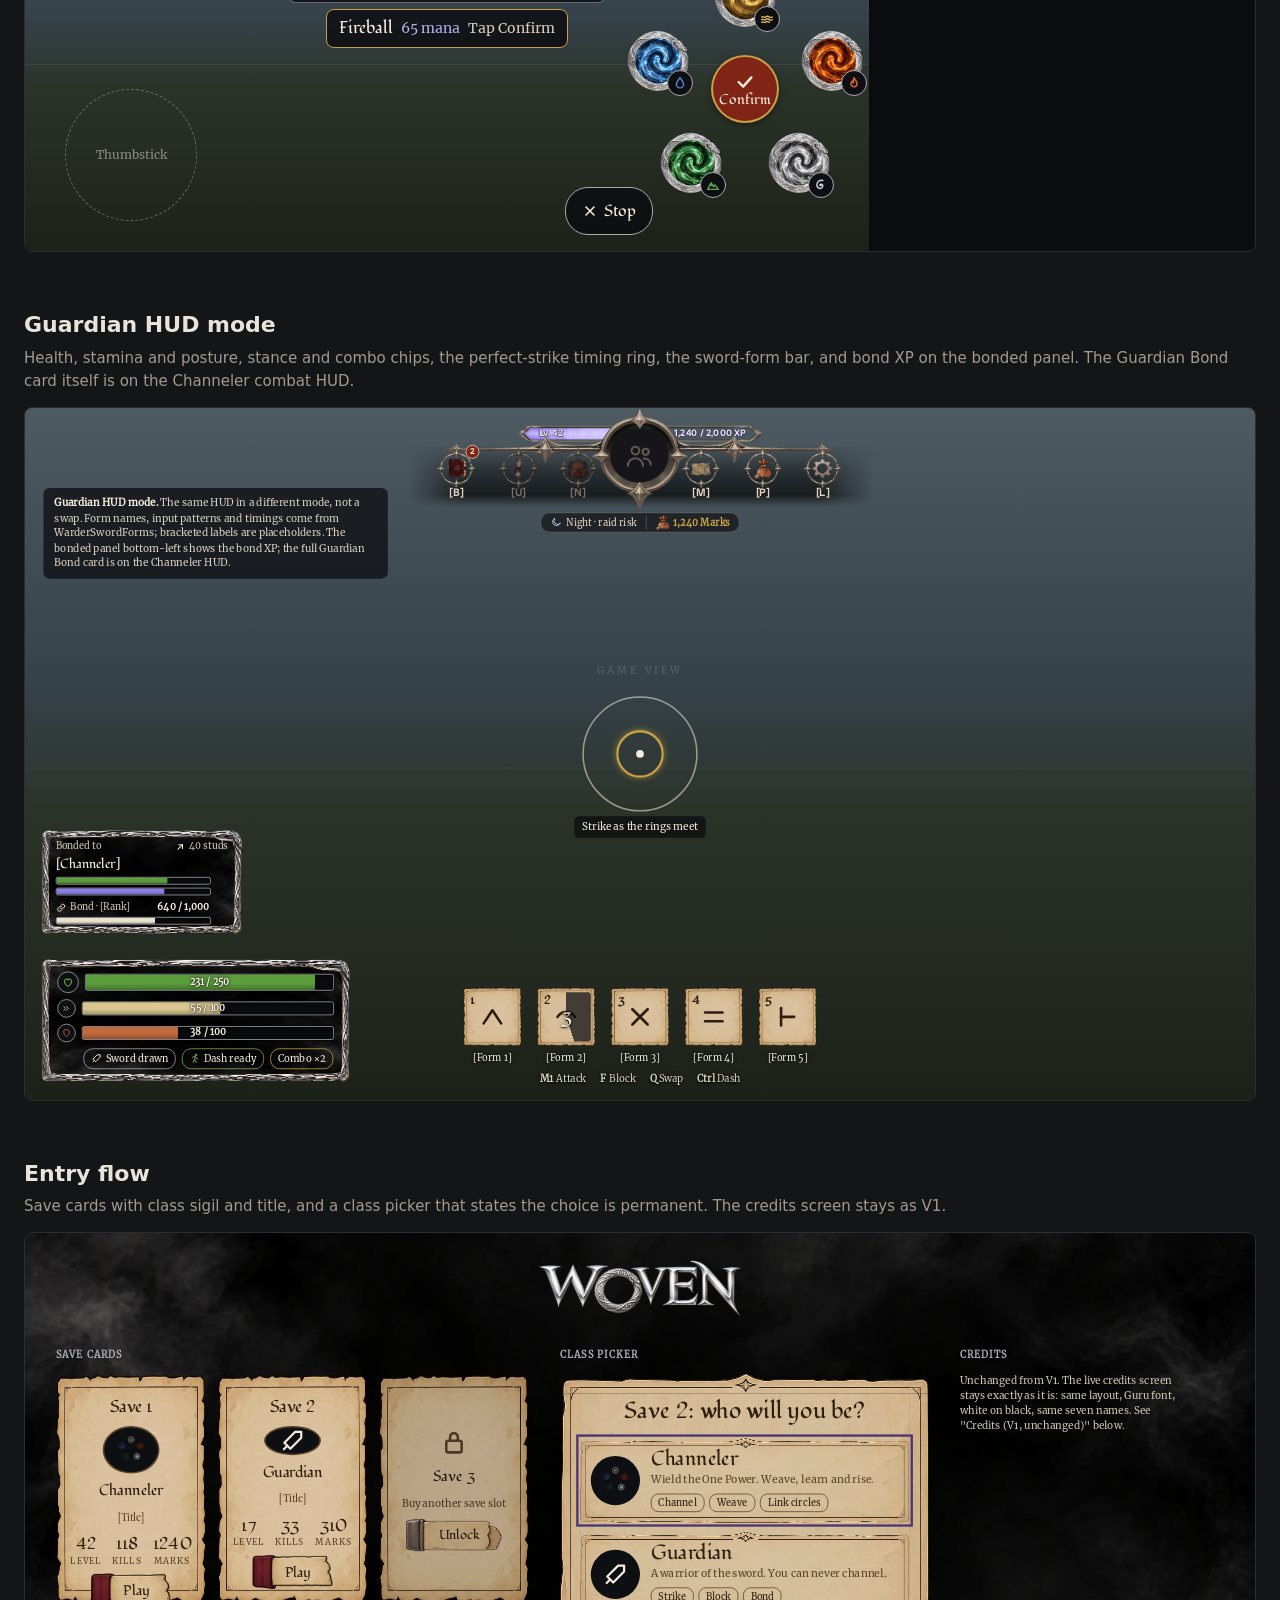
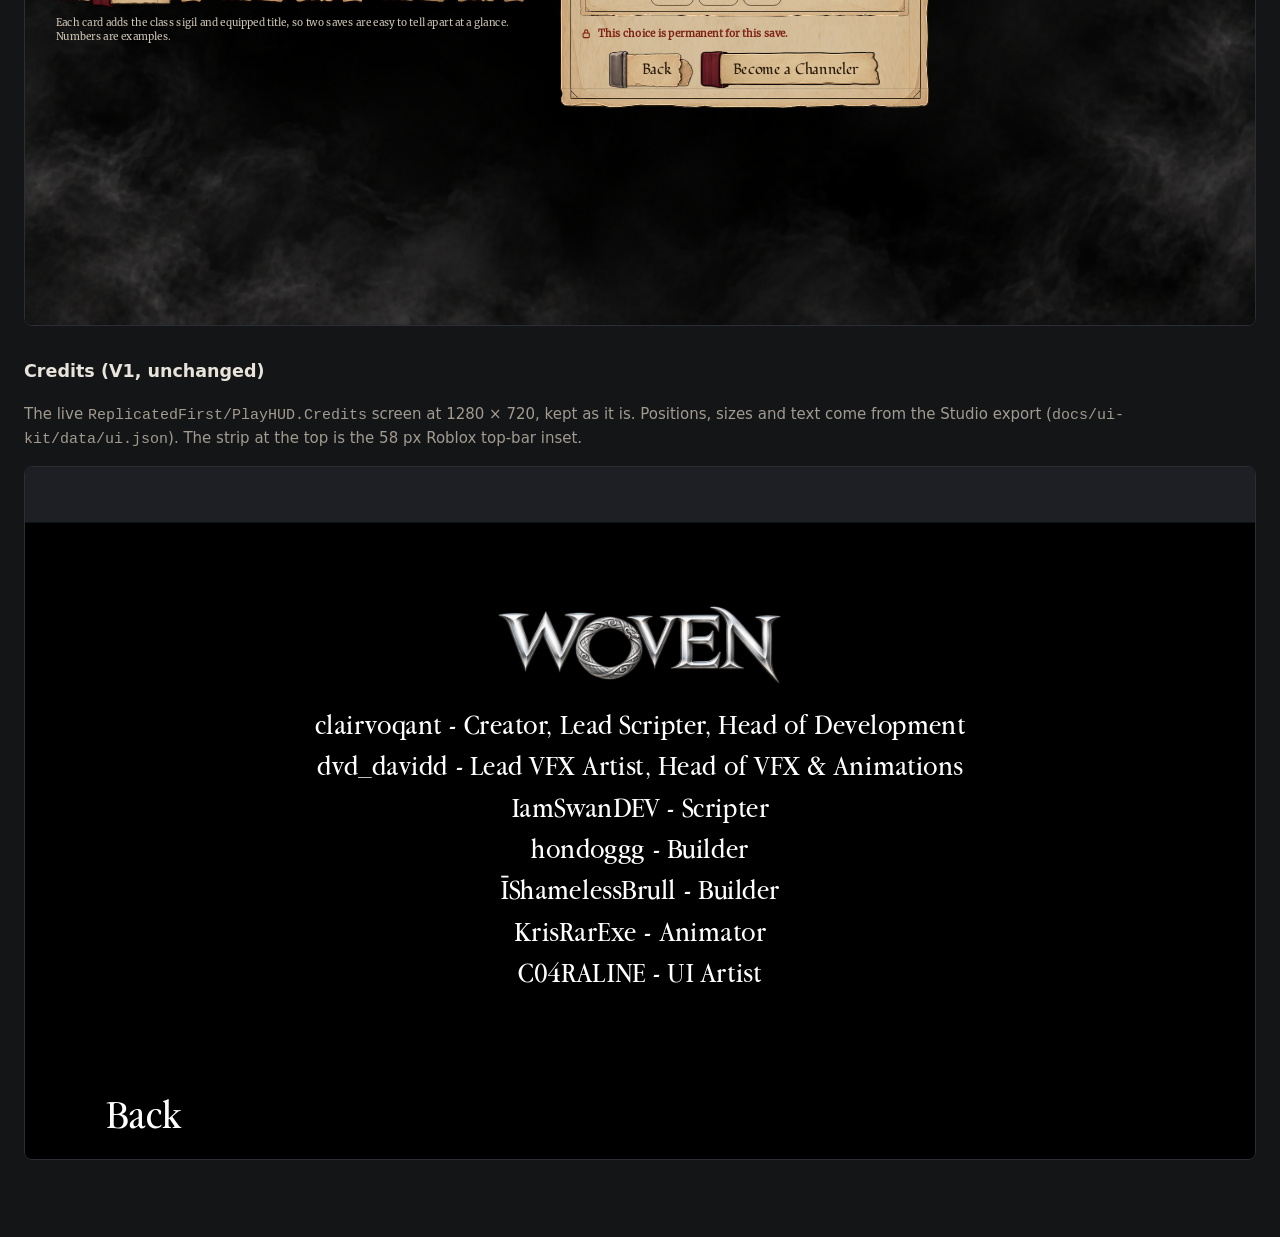
==== commit e4790b1f: "docs(ui-kit): bond XP for Guardians, bond card on the Channeler HUD - Guardian HUD: the "Bonded to" " ====
--- a/docs/ui-kit/v2/index.html
+++ b/docs/ui-kit/v2/index.html
@@ -299,7 +299,18 @@
   <div style="margin-top: 6px; font-size: 12px; color: #cfc6b4;">Pooled mana</div>
   <div style="margin-top: 3px;"><div style="display: flex; align-items: center; gap: 8px;"><div style="position: relative; width: 200px; height: 14px; background: #0a0b0d; border: 1px solid #a9abb1; border-radius: 3px; overflow: hidden; box-shadow: 0 0 0 1px #000, inset 0 1px 3px rgba(0,0,0,.8);"><div style="position: absolute; left: 0; top: 0; bottom: 0; width: 70.7%; background: linear-gradient(180deg, #8b7fe3 0%, #8b7fe3 55%, rgba(0,0,0,.25) 100%), #8b7fe3;"></div><div style="position: absolute; inset: 0; display: flex; align-items: center; justify-content: center; font-size: 12px; font-weight: 700; color: #f4ecdc; text-shadow:0 1px 2px rgba(0,0,0,.9),0 0 6px rgba(0,0,0,.6);">212 / 300</div></div></div></div>
   <div style="margin-top: 8px;"><div style="font-size: 13px; color: #f4ecdc;">You<span style="font-size: 11px; color: #c9a043; margin-left: 6px;">LEADER</span></div><div style="margin-top: 3px;"><div style="display: flex; align-items: center; gap: 8px;"><div style="position: relative; width: 200px; height: 8px; background: #0a0b0d; border: 1px solid #a9abb1; border-radius: 3px; overflow: hidden; box-shadow: 0 0 0 1px #000, inset 0 1px 3px rgba(0,0,0,.8);"><div style="position: absolute; left: 0; top: 0; bottom: 0; width: 72.0%; background: linear-gradient(180deg, #8b7fe3 0%, #8b7fe3 55%, rgba(0,0,0,.25) 100%), #8b7fe3;"></div></div></div></div></div><div style="margin-top: 8px;"><div style="font-size: 13px; color: #f4ecdc;">[Player]</div><div style="margin-top: 3px;"><div style="display: flex; align-items: center; gap: 8px;"><div style="position: relative; width: 200px; height: 8px; background: #0a0b0d; border: 1px solid #a9abb1; border-radius: 3px; overflow: hidden; box-shadow: 0 0 0 1px #000, inset 0 1px 3px rgba(0,0,0,.8);"><div style="position: absolute; left: 0; top: 0; bottom: 0; width: 58.0%; background: linear-gradient(180deg, #8b7fe3 0%, #8b7fe3 55%, rgba(0,0,0,.25) 100%), #8b7fe3;"></div></div></div></div></div><div style="margin-top: 8px;"><div style="font-size: 13px; color: #f4ecdc;">[Player]</div><div style="margin-top: 3px;"><div style="display: flex; align-items: center; gap: 8px;"><div style="position: relative; width: 200px; height: 8px; background: #0a0b0d; border: 1px solid #a9abb1; border-radius: 3px; overflow: hidden; box-shadow: 0 0 0 1px #000, inset 0 1px 3px rgba(0,0,0,.8);"><div style="position: absolute; left: 0; top: 0; bottom: 0; width: 82.0%; background: linear-gradient(180deg, #8b7fe3 0%, #8b7fe3 55%, rgba(0,0,0,.25) 100%), #8b7fe3;"></div></div></div></div></div>
-</div><div style="position: absolute; left: 30px; bottom: 196px; display: flex; gap: 4px;"><div style="display: flex; flex-direction: column; align-items: center; width: 42px;"><div style="width: 34px; height: 34px; border-radius: 50%; background: #0e0f12; border: 1.5px solid #c4402e; box-shadow: 0 0 0 1px #000, inset 0 0 6px rgba(0,0,0,.9); display: flex; align-items: center; justify-content: center;"><svg width="20" height="20" viewBox="0 0 24 24" fill="none" stroke="#c4402e" stroke-width="2" stroke-linecap="round" stroke-linejoin="round" role="img" aria-label="PvP on"><path d="M4 4l9 9"/><path d="M20 4l-9 9"/><path d="M6 15l3 3"/><path d="M18 15l-3 3"/><path d="M4 20l3-3"/><path d="M20 20l-3-3"/></svg></div><div style="font-size: 12px; font-weight: 700; color: #f4ecdc; text-shadow:0 1px 2px rgba(0,0,0,.9),0 0 6px rgba(0,0,0,.6); margin-top: 3px;">PvP</div></div><div style="display: flex; flex-direction: column; align-items: center; width: 42px;"><div style="width: 34px; height: 34px; border-radius: 50%; background: #0e0f12; border: 1.5px solid #d9a32c; box-shadow: 0 0 0 1px #000, inset 0 0 6px rgba(0,0,0,.9); display: flex; align-items: center; justify-content: center;"><svg width="20" height="20" viewBox="0 0 24 24" fill="none" stroke="#d9a32c" stroke-width="2" stroke-linecap="round" stroke-linejoin="round" role="img" aria-label="Broken leg"><path d="M7 17l10-10"/><path d="M5.5 15.5a2 2 0 1 0 3 3"/><path d="M15.5 5.5a2 2 0 1 1 3 3"/><path d="M8.5 18.5a2 2 0 1 1-3 0"/></svg></div><div style="font-size: 12px; font-weight: 700; color: #f4ecdc; text-shadow:0 1px 2px rgba(0,0,0,.9),0 0 6px rgba(0,0,0,.6); margin-top: 3px;">20 s</div></div><div style="display: flex; flex-direction: column; align-items: center; width: 42px;"><div style="width: 34px; height: 34px; border-radius: 50%; background: #0e0f12; border: 1.5px solid #c9a043; box-shadow: 0 0 0 1px #000, inset 0 0 6px rgba(0,0,0,.9); display: flex; align-items: center; justify-content: center;"><svg width="20" height="20" viewBox="0 0 24 24" fill="none" stroke="#c9a043" stroke-width="2" stroke-linecap="round" stroke-linejoin="round" role="img" aria-label="Weave tied"><path d="M7 4h10a2 2 0 0 1 2 2v12a2 2 0 0 1-2 2H8"/><path d="M7 4a2 2 0 0 0-2 2v2h4"/><path d="M8 20a2 2 0 0 1-2-2V8"/><path d="M10 9h6"/><path d="M10 13h6"/></svg></div><div style="font-size: 12px; font-weight: 700; color: #f4ecdc; text-shadow:0 1px 2px rgba(0,0,0,.9),0 0 6px rgba(0,0,0,.6); margin-top: 3px;">Tied</div></div></div><div class="knot-sm" style="position: absolute; left: 22px; bottom: 22px; width: 400px; box-sizing: border-box; padding: 6px 8px; display: flex; flex-direction: column; gap: 8px;">
+</div><div class="parch-sm" style="position: absolute; left: 22px; top: 172px; width: 320px; box-sizing: border-box; color: #2e1e10; display: flex; flex-direction: column; gap: 8px;">
+  <div style="display: flex; gap: 10px; align-items: center;">
+    <div style="width: 48px; height: 48px; flex: none; border-radius: 50%; background: #0e0f12; border: 2px solid #58402a; display: flex; align-items: center; justify-content: center;"><svg width="24" height="24" viewBox="0 0 24 24" fill="none" stroke="#f4ecdc" stroke-width="2" stroke-linecap="round" stroke-linejoin="round" role="img" aria-label="Guardian portrait"><path d="M14.5 4H20v5.5L10 19.5 4.5 14z"/><path d="M7 17l-3 3"/></svg></div>
+    <div style="min-width: 0;"><div style="font-family:'rbx-Fondamento','Fondamento',Georgia,serif; font-size: 20px; line-height: 1.1;">[Guardian]</div><div style="display: flex; align-items: center; gap: 4px; font-size: 12px; color: #58402a; margin-top: 2px;">Your Guardian · <span style="display: inline-flex; transform: rotate(-45deg);"><svg width="12" height="12" viewBox="0 0 24 24" fill="none" stroke="#58402a" stroke-width="2.6" stroke-linecap="round" stroke-linejoin="round" aria-hidden="true"><path d="M5 12h14"/><path d="M13 6l6 6-6 6"/></svg></span>40 studs</div></div>
+  </div>
+  <div style="display: flex; align-items: center; gap: 8px;"><span style="width: 56px; font-size: 12px;">Health</span><div style="position: relative; width: 228px; height: 14px; background: #0a0b0d; border: 1px solid #a9abb1; border-radius: 3px; overflow: hidden; box-shadow: 0 0 0 1px #000, inset 0 1px 3px rgba(0,0,0,.8);"><div style="position: absolute; left: 0; top: 0; bottom: 0; width: 72.0%; background: linear-gradient(180deg, #5c9e3e 0%, #5c9e3e 55%, rgba(0,0,0,.25) 100%), #5c9e3e;"></div><div style="position: absolute; inset: 0; display: flex; align-items: center; justify-content: center; font-size: 12px; font-weight: 700; color: #f4ecdc; text-shadow:0 1px 2px rgba(0,0,0,.9),0 0 6px rgba(0,0,0,.6);">180 / 250</div></div></div>
+  <div style="display: flex; align-items: center; gap: 8px;"><span style="width: 56px; font-size: 12px;">Stamina</span><div style="position: relative; width: 228px; height: 14px; background: #0a0b0d; border: 1px solid #a9abb1; border-radius: 3px; overflow: hidden; box-shadow: 0 0 0 1px #000, inset 0 1px 3px rgba(0,0,0,.8);"><div style="position: absolute; left: 0; top: 0; bottom: 0; width: 55.0%; background: linear-gradient(180deg, #d9c78f 0%, #d9c78f 55%, rgba(0,0,0,.25) 100%), #d9c78f;"></div><div style="position: absolute; inset: 0; display: flex; align-items: center; justify-content: center; font-size: 12px; font-weight: 700; color: #f4ecdc; text-shadow:0 1px 2px rgba(0,0,0,.9),0 0 6px rgba(0,0,0,.6);">55 / 100</div></div></div>
+  <div style="display: flex; align-items: center; gap: 6px; font-size: 12px; color: #58402a;"><span style="width: 8px; height: 8px; border-radius: 50%; background: #5c9e3e; box-shadow: 0 0 0 1px #2e1e10;"></span>[Condition]</div>
+  <div><div style="display: flex; align-items: center; justify-content: space-between; font-size: 12px;"><span style="display: inline-flex; align-items: center; gap: 5px;"><svg width="14" height="14" viewBox="0 0 24 24" fill="none" stroke="#2e1e10" stroke-width="2.2" stroke-linecap="round" stroke-linejoin="round" role="img" aria-label="Bond"><path d="M10 14a4 4 0 0 0 5.7 0l3-3a4 4 0 0 0-5.7-5.7l-1 1"/><path d="M14 10a4 4 0 0 0-5.7 0l-3 3a4 4 0 0 0 5.7 5.7l1-1"/></svg>Bond · [Rank]</span><span style="font-weight: 700;">640 / 1,000</span></div><div style="margin-top: 3px; position: relative; width: 292px; height: 8px; background: #0a0b0d; border: 1px solid #a9abb1; border-radius: 3px; overflow: hidden; box-shadow: 0 0 0 1px #000, inset 0 1px 3px rgba(0,0,0,.8);"><div style="position: absolute; left: 0; top: 0; bottom: 0; width: 64.0%; background: linear-gradient(180deg, #ebe3cf 0%, #ebe3cf 55%, rgba(0,0,0,.25) 100%), #ebe3cf;"></div></div></div>
+  <div style="display: flex; gap: 8px; align-items: center;"><button class="btn-grey" style="margin: 0; box-sizing: border-box; cursor: pointer;  height: 44px; padding: 0 8px 0 12px; background-color: transparent; display: inline-flex; align-items: center; justify-content: center; font-family:'rbx-Fondamento','Fondamento',Georgia,serif; font-size: 16px; color: #2e1e10;">Mask the bond</button><button style="all: unset; box-sizing: border-box; cursor: pointer;  height: 44px; padding: 0 16px; display: inline-flex; align-items: center; justify-content: center; font-family:'rbx-Fondamento','Fondamento',Georgia,serif; font-size: 16px; color: #f4ecdc; background: #802416; border: 1px solid #c9877a; border-radius: 4px; box-shadow: 0 0 0 1px #000;">Release</button></div>
+</div><div style="position: absolute; left: 22px; top: 438px; width: 320px; box-sizing: border-box; padding: 6px 10px; background: rgba(10,11,14,.72); border-radius: 6px; font-size: 12px; line-height: 1.45; color: #d9d0bf;"><b style="color: #f4ecdc;">Guardian Bond card.</b> Shown only to a bonded Channeler. Release opens a confirm dialog.</div>
+<div style="position: absolute; left: 30px; bottom: 196px; display: flex; gap: 4px;"><div style="display: flex; flex-direction: column; align-items: center; width: 42px;"><div style="width: 34px; height: 34px; border-radius: 50%; background: #0e0f12; border: 1.5px solid #c4402e; box-shadow: 0 0 0 1px #000, inset 0 0 6px rgba(0,0,0,.9); display: flex; align-items: center; justify-content: center;"><svg width="20" height="20" viewBox="0 0 24 24" fill="none" stroke="#c4402e" stroke-width="2" stroke-linecap="round" stroke-linejoin="round" role="img" aria-label="PvP on"><path d="M4 4l9 9"/><path d="M20 4l-9 9"/><path d="M6 15l3 3"/><path d="M18 15l-3 3"/><path d="M4 20l3-3"/><path d="M20 20l-3-3"/></svg></div><div style="font-size: 12px; font-weight: 700; color: #f4ecdc; text-shadow:0 1px 2px rgba(0,0,0,.9),0 0 6px rgba(0,0,0,.6); margin-top: 3px;">PvP</div></div><div style="display: flex; flex-direction: column; align-items: center; width: 42px;"><div style="width: 34px; height: 34px; border-radius: 50%; background: #0e0f12; border: 1.5px solid #d9a32c; box-shadow: 0 0 0 1px #000, inset 0 0 6px rgba(0,0,0,.9); display: flex; align-items: center; justify-content: center;"><svg width="20" height="20" viewBox="0 0 24 24" fill="none" stroke="#d9a32c" stroke-width="2" stroke-linecap="round" stroke-linejoin="round" role="img" aria-label="Broken leg"><path d="M7 17l10-10"/><path d="M5.5 15.5a2 2 0 1 0 3 3"/><path d="M15.5 5.5a2 2 0 1 1 3 3"/><path d="M8.5 18.5a2 2 0 1 1-3 0"/></svg></div><div style="font-size: 12px; font-weight: 700; color: #f4ecdc; text-shadow:0 1px 2px rgba(0,0,0,.9),0 0 6px rgba(0,0,0,.6); margin-top: 3px;">20 s</div></div><div style="display: flex; flex-direction: column; align-items: center; width: 42px;"><div style="width: 34px; height: 34px; border-radius: 50%; background: #0e0f12; border: 1.5px solid #c9a043; box-shadow: 0 0 0 1px #000, inset 0 0 6px rgba(0,0,0,.9); display: flex; align-items: center; justify-content: center;"><svg width="20" height="20" viewBox="0 0 24 24" fill="none" stroke="#c9a043" stroke-width="2" stroke-linecap="round" stroke-linejoin="round" role="img" aria-label="Weave tied"><path d="M7 4h10a2 2 0 0 1 2 2v12a2 2 0 0 1-2 2H8"/><path d="M7 4a2 2 0 0 0-2 2v2h4"/><path d="M8 20a2 2 0 0 1-2-2V8"/><path d="M10 9h6"/><path d="M10 13h6"/></svg></div><div style="font-size: 12px; font-weight: 700; color: #f4ecdc; text-shadow:0 1px 2px rgba(0,0,0,.9),0 0 6px rgba(0,0,0,.6); margin-top: 3px;">Tied</div></div></div><div class="knot-sm" style="position: absolute; left: 22px; bottom: 22px; width: 400px; box-sizing: border-box; padding: 6px 8px; display: flex; flex-direction: column; gap: 8px;">
   <div style="display: flex; align-items: center; gap: 8px;"><div style="width: 26px; height: 26px; flex: none; display: flex; align-items: center; justify-content: center; border-radius: 50%; background: #0e0f12; border: 1px solid #a9abb1;"><svg width="16" height="16" viewBox="0 0 24 24" fill="none" stroke="#5c9e3e" stroke-width="2.2" stroke-linecap="round" stroke-linejoin="round" role="img" aria-label="Health"><path d="M12 20s-7-4.4-7-10a4 4 0 0 1 7-2.6A4 4 0 0 1 19 10c0 5.6-7 10-7 10z"/></svg></div><div style="position: relative; width: 330px; height: 20px; background: #0a0b0d; border: 1px solid #a9abb1; border-radius: 3px; overflow: hidden; box-shadow: 0 0 0 1px #000, inset 0 1px 3px rgba(0,0,0,.8);"><div style="position: absolute; left: 0; top: 0; bottom: 0; width: 74.4%; background: linear-gradient(180deg, #5c9e3e 0%, #5c9e3e 55%, rgba(0,0,0,.25) 100%), #5c9e3e;"></div><div style="position: absolute; top: 0; bottom: 0; left: 74.4%; width: 8.8%; background: #f4ecdc; opacity: .45;"></div><div style="position: absolute; top: 0; bottom: 0; left: 64.4%; width: 10.0%; background: linear-gradient(180deg, #c4402e 0%, #c4402e 55%, rgba(0,0,0,.25) 100%), #c4402e; box-shadow: inset 1.5px 0 0 rgba(255,217,201,.9);"></div><div style="position: absolute; inset: 0; display: flex; align-items: center; justify-content: center; font-size: 12px; font-weight: 700; color: #f4ecdc; text-shadow:0 1px 2px rgba(0,0,0,.9),0 0 6px rgba(0,0,0,.6);">186 / 250</div></div></div>
   <div style="display: flex; align-items: center; gap: 8px;"><div style="width: 26px; height: 26px; flex: none; display: flex; align-items: center; justify-content: center; border-radius: 50%; background: #0e0f12; border: 1px solid #a9abb1;"><svg width="16" height="16" viewBox="0 0 24 24" fill="none" stroke="#8b7fe3" stroke-width="2.2" stroke-linecap="round" stroke-linejoin="round" role="img" aria-label="Mana"><path d="M12 3l5 9-5 9-5-9z"/><path d="M12 8v8"/></svg></div><div style="position: relative; width: 330px; height: 20px; background: #0a0b0d; border: 1px solid #a9abb1; border-radius: 3px; overflow: hidden; box-shadow: 0 0 0 1px #000, inset 0 1px 3px rgba(0,0,0,.8);"><div style="position: absolute; left: 0; top: 0; bottom: 0; width: 40.0%; background: linear-gradient(180deg, #8b7fe3 0%, #8b7fe3 55%, rgba(0,0,0,.25) 100%), #8b7fe3;"></div><div style="position: absolute; top: 0; bottom: 0; left: 0.0%; width: 40.0%; background: linear-gradient(180deg, rgba(14,15,18,.38) 0%, rgba(14,15,18,.54) 100%); box-shadow: inset 1.5px 0 0 rgba(244,236,220,.9);"></div><div style="position: absolute; inset: 0; display: flex; align-items: center; justify-content: center; font-size: 12px; font-weight: 700; color: #f4ecdc; text-shadow:0 1px 2px rgba(0,0,0,.9),0 0 6px rgba(0,0,0,.6);">40 / 100</div></div></div>
   <div style="padding-left: 34px;"><div style="display: flex; align-items: center; gap: 8px;"><div style="position: relative; width: 330px; height: 8px; background: #0a0b0d; border: 1px solid #a9abb1; border-radius: 3px; overflow: hidden; box-shadow: 0 0 0 1px #000, inset 0 1px 3px rgba(0,0,0,.8);"><div style="position: absolute; left: 0; top: 0; bottom: 0; width: 64.0%; background: linear-gradient(180deg, #d9c78f 0%, #d9c78f 55%, rgba(0,0,0,.25) 100%), #d9c78f;"></div></div></div></div>
@@ -499,7 +510,7 @@
 </div><button aria-label="Catch Air" style="all: unset; cursor: pointer; position: absolute; left: 689px; top: 105px; width: 62px; height: 62px;"><img src="../assets/79119272392879.png" alt="Air" style="width: 62px; height: 62px; display: block;"><span style="position: absolute; right: -4px; bottom: -4px; width: 24px; height: 24px; border-radius: 50%; background: #0e0f12; border: 1px solid #a9abb1; display: flex; align-items: center; justify-content: center;"><svg width="14" height="14" viewBox="0 0 24 24" fill="none" stroke="#d8b65c" stroke-width="2.4" stroke-linecap="round" stroke-linejoin="round" role="img" aria-label="Air"><path d="M3 8.5c2.2-1.8 4.3 1.8 6.5 0s4.3-1.8 6.5 0 3.3.9 5 .2"/><path d="M3 13c2.2-1.8 4.3 1.8 6.5 0s4.3-1.8 6.5 0 3.3.9 5 .2"/><path d="M3 17.5c2.2-1.8 4.3 1.8 6.5 0s4.3-1.8 6.5 0"/></svg></span></button><button aria-label="Catch Fire" style="all: unset; cursor: pointer; position: absolute; left: 776px; top: 169px; width: 62px; height: 62px;"><img src="../assets/122933148551698.png" alt="Fire" style="width: 62px; height: 62px; display: block;"><span style="position: absolute; right: -4px; bottom: -4px; width: 24px; height: 24px; border-radius: 50%; background: #0e0f12; border: 1px solid #a9abb1; display: flex; align-items: center; justify-content: center;"><svg width="14" height="14" viewBox="0 0 24 24" fill="none" stroke="#e0682e" stroke-width="2.4" stroke-linecap="round" stroke-linejoin="round" role="img" aria-label="Fire"><path d="M12 2.8c.6 3.6 5.2 5.6 5.2 10.4a5.2 5.2 0 0 1-10.4 0c0-2.3 1.1-3.8 2.2-4.8.1 2 1 3.2 2.2 3.4-.4-3.2-.6-5.6.8-9z"/></svg></span></button><button aria-label="Catch Spirit" style="all: unset; cursor: pointer; position: absolute; left: 743px; top: 271px; width: 62px; height: 62px;"><img src="../assets/124837351630851.png" alt="Spirit" style="width: 62px; height: 62px; display: block;"><span style="position: absolute; right: -4px; bottom: -4px; width: 24px; height: 24px; border-radius: 50%; background: #0e0f12; border: 1px solid #a9abb1; display: flex; align-items: center; justify-content: center;"><svg width="14" height="14" viewBox="0 0 24 24" fill="none" stroke="#d3d7de" stroke-width="2.4" stroke-linecap="round" stroke-linejoin="round" role="img" aria-label="Spirit"><path d="M12.6 12.2a1.2 1.2 0 1 1-1.4-1.4 3 3 0 0 1 3.9 3.3 4.6 4.6 0 0 1-5.8 3.6 6.4 6.4 0 0 1-4.2-7.5A8 8 0 0 1 15 4.2"/></svg></span></button><button aria-label="Catch Earth" style="all: unset; cursor: pointer; position: absolute; left: 635px; top: 271px; width: 62px; height: 62px;"><img src="../assets/121828314559401.png" alt="Earth" style="width: 62px; height: 62px; display: block;"><span style="position: absolute; right: -4px; bottom: -4px; width: 24px; height: 24px; border-radius: 50%; background: #0e0f12; border: 1px solid #a9abb1; display: flex; align-items: center; justify-content: center;"><svg width="14" height="14" viewBox="0 0 24 24" fill="none" stroke="#5fa651" stroke-width="2.4" stroke-linecap="round" stroke-linejoin="round" role="img" aria-label="Earth"><path d="M2.8 19.5 9 8.5l4 6.5 2.2-3.3 6 7.8z"/><path d="M7.4 11.3 9 13l1.4-1.6"/></svg></span></button><button aria-label="Catch Water" style="all: unset; cursor: pointer; position: absolute; left: 602px; top: 169px; width: 62px; height: 62px;"><img src="../assets/72351323793185.png" alt="Water" style="width: 62px; height: 62px; display: block;"><span style="position: absolute; right: -4px; bottom: -4px; width: 24px; height: 24px; border-radius: 50%; background: #0e0f12; border: 1px solid #a9abb1; display: flex; align-items: center; justify-content: center;"><svg width="14" height="14" viewBox="0 0 24 24" fill="none" stroke="#4f8ad8" stroke-width="2.4" stroke-linecap="round" stroke-linejoin="round" role="img" aria-label="Water"><path d="M12 3c3.2 4.6 6.2 8 6.2 11.2a6.2 6.2 0 0 1-12.4 0C5.8 11 8.8 7.6 12 3z"/></svg></span></button><button aria-label="Confirm Fireball" style="all: unset; cursor: pointer; position: absolute; left: 688px; top: 196px; width: 64px; height: 64px; border-radius: 50%; background: #802416; box-shadow: 0 0 0 2px #c9a043, 0 2px 8px rgba(0,0,0,.6); display: flex; flex-direction: column; align-items: center; justify-content: center;"><svg width="22" height="22" viewBox="0 0 24 24" fill="none" stroke="#f4ecdc" stroke-width="2.6" stroke-linecap="round" stroke-linejoin="round" aria-hidden="true"><path d="M5 12l5 5 9-10"/></svg><span style="font-family:'rbx-Fondamento','Fondamento',Georgia,serif; font-size: 14px; color: #f4ecdc; line-height: 1;">Confirm</span></button><button aria-label="Stop channeling" style="all: unset; cursor: pointer; position: absolute; left: 540px; bottom: 16px; padding: 0 16px; height: 46px; border-radius: 23px; background: rgba(10,11,14,.8); border: 1px solid #a9abb1; display: flex; align-items: center; gap: 6px; font-family:'rbx-Fondamento','Fondamento',Georgia,serif; font-size: 16px; color: #f4ecdc;"><svg width="16" height="16" viewBox="0 0 24 24" fill="none" stroke="#f4ecdc" stroke-width="2.4" stroke-linecap="round" stroke-linejoin="round" aria-hidden="true"><path d="M6 6l12 12"/><path d="M18 6L6 18"/></svg>Stop</button></div></div></div>
 </section><section id="guardian">
 <h2>Guardian HUD mode</h2>
-<p class="desc">Health, stamina and posture, stance and combo chips, the perfect-strike timing ring, the sword-form bar, and the rebuilt Guardian Bond card.</p>
+<p class="desc">Health, stamina and posture, stance and combo chips, the perfect-strike timing ring, the sword-form bar, and bond XP on the bonded panel. The Guardian Bond card itself is on the Channeler combat HUD.</p>
 <div class="frame" data-w="1600" data-h="900"><div class="scaler"><div class="ab" style="width: 1600px; height: 900px; box-sizing: border-box; position: relative; overflow: hidden; font-family:'rbx-Merriweather','Merriweather',Georgia,serif; color: #f4ecdc; "><div class="world" style="position: absolute; inset: 0;"></div>
 <div style="position: absolute; left: 0; right: 0; top: 52%; height: 1px; background: rgba(255,255,255,.08);"></div>
 <div style="position: absolute; left: 50%; top: 38%; transform: translate(-50%, -50%); font-size: 13px; letter-spacing: .3em; color: rgba(255,255,255,.16);">GAME VIEW</div><div style="position: absolute; left: 524.5px; top: 0px; width: 551.0px; height: 133.7px;">
@@ -539,7 +550,7 @@
 <span style="display: inline-flex; align-items: center; gap: 5px;"><svg width="15" height="15" viewBox="0 0 24 24" fill="none" stroke="#b9c3d9" stroke-width="2" stroke-linecap="round" stroke-linejoin="round" aria-hidden="true"><path d="M20 14.5A8 8 0 1 1 9.5 4a6.5 6.5 0 0 0 10.5 10.5z"/></svg>Night · raid risk</span>
 <span style="width: 1px; align-self: stretch; background: rgba(226,212,190,.3);"></span>
 <span style="display: inline-flex; align-items: center; gap: 5px; font-weight: 700; color: #c9a043;"><img src="../assets/115996659422842.png" alt="" style="width: 18px; height: 18px;">1,240 Marks</span>
-</div><div style="position: absolute; left: 24px; top: 104px; max-width: 420px; padding: 10px 14px; background: rgba(10,11,14,.72); border-radius: 8px; font-size: 13px; line-height: 1.5; color: #d9d0bf;"><b style="color: #f4ecdc;">Guardian HUD mode.</b> The same HUD in a different mode, not a swap. Form names, input patterns and timings come from WarderSwordForms; bracketed labels are placeholders.</div><div style="position: absolute; left: 50%; top: 50%; transform: translate(-50%, -50%); width: 150px; height: 150px;">
+</div><div style="position: absolute; left: 24px; top: 104px; max-width: 420px; padding: 10px 14px; background: rgba(10,11,14,.72); border-radius: 8px; font-size: 13px; line-height: 1.5; color: #d9d0bf;"><b style="color: #f4ecdc;">Guardian HUD mode.</b> The same HUD in a different mode, not a swap. Form names, input patterns and timings come from WarderSwordForms; bracketed labels are placeholders. The bonded panel bottom-left shows the bond XP; the full Guardian Bond card is on the Channeler HUD.</div><div style="position: absolute; left: 50%; top: 50%; transform: translate(-50%, -50%); width: 150px; height: 150px;">
   <div style="position: absolute; inset: 0; border-radius: 50%; border: 2px solid rgba(244,236,220,.55);"></div>
   <div style="position: absolute; inset: 44px; border-radius: 50%; border: 3px solid #c9a043; box-shadow: 0 0 10px rgba(201,160,67,.6);"></div>
   <div style="position: absolute; left: 70px; top: 70px; width: 10px; height: 10px; border-radius: 50%; background: #f4ecdc;"></div>
@@ -548,6 +559,7 @@
   <div style="display: flex; align-items: center; justify-content: space-between;"><span style="font-size: 12px; color: #cfc6b4;">Bonded to</span><span style="display: flex; align-items: center; gap: 4px; font-size: 12px; color: #cfc6b4;"><span style="display: inline-flex; transform: rotate(-45deg);"><svg width="14" height="14" viewBox="0 0 24 24" fill="none" stroke="#f4ecdc" stroke-width="2.4" stroke-linecap="round" stroke-linejoin="round" aria-hidden="true"><path d="M5 12h14"/><path d="M13 6l6 6-6 6"/></svg></span>40 studs</span></div>
   <div style="font-family:'rbx-Fondamento','Fondamento',Georgia,serif; font-size: 17px; color: #f4ecdc;">[Channeler]</div>
   <div style="display: flex; flex-direction: column; gap: 4px; margin-top: 4px;"><div style="display: flex; align-items: center; gap: 8px;"><div style="position: relative; width: 200px; height: 8px; background: #0a0b0d; border: 1px solid #a9abb1; border-radius: 3px; overflow: hidden; box-shadow: 0 0 0 1px #000, inset 0 1px 3px rgba(0,0,0,.8);"><div style="position: absolute; left: 0; top: 0; bottom: 0; width: 72.0%; background: linear-gradient(180deg, #5c9e3e 0%, #5c9e3e 55%, rgba(0,0,0,.25) 100%), #5c9e3e;"></div></div></div><div style="display: flex; align-items: center; gap: 8px;"><div style="position: relative; width: 200px; height: 8px; background: #0a0b0d; border: 1px solid #a9abb1; border-radius: 3px; overflow: hidden; box-shadow: 0 0 0 1px #000, inset 0 1px 3px rgba(0,0,0,.8);"><div style="position: absolute; left: 0; top: 0; bottom: 0; width: 70.0%; background: linear-gradient(180deg, #8b7fe3 0%, #8b7fe3 55%, rgba(0,0,0,.25) 100%), #8b7fe3;"></div></div></div></div>
+  <div style="margin-top: 6px; width: 200px;"><div style="display: flex; align-items: center; justify-content: space-between; font-size: 12px; color: #cfc6b4;"><span style="display: inline-flex; align-items: center; gap: 5px;"><svg width="14" height="14" viewBox="0 0 24 24" fill="none" stroke="#ebe3cf" stroke-width="2.2" stroke-linecap="round" stroke-linejoin="round" role="img" aria-label="Bond"><path d="M10 14a4 4 0 0 0 5.7 0l3-3a4 4 0 0 0-5.7-5.7l-1 1"/><path d="M14 10a4 4 0 0 0-5.7 0l-3 3a4 4 0 0 0 5.7 5.7l1-1"/></svg>Bond · [Rank]</span><span style="font-weight: 700; color: #f4ecdc;">640 / 1,000</span></div><div style="margin-top: 3px; position: relative; width: 200px; height: 8px; background: #0a0b0d; border: 1px solid #a9abb1; border-radius: 3px; overflow: hidden; box-shadow: 0 0 0 1px #000, inset 0 1px 3px rgba(0,0,0,.8);"><div style="position: absolute; left: 0; top: 0; bottom: 0; width: 64.0%; background: linear-gradient(180deg, #ebe3cf 0%, #ebe3cf 55%, rgba(0,0,0,.25) 100%), #ebe3cf;"></div></div></div>
 </div><div class="knot-sm" style="position: absolute; left: 22px; bottom: 22px; width: 400px; box-sizing: border-box; padding: 6px 8px; display: flex; flex-direction: column; gap: 8px;">
   <div style="display: flex; align-items: center; gap: 8px;"><div style="width: 26px; height: 26px; flex: none; display: flex; align-items: center; justify-content: center; border-radius: 50%; background: #0e0f12; border: 1px solid #a9abb1;"><svg width="16" height="16" viewBox="0 0 24 24" fill="none" stroke="#5c9e3e" stroke-width="2.2" stroke-linecap="round" stroke-linejoin="round" role="img" aria-label="Health"><path d="M12 20s-7-4.4-7-10a4 4 0 0 1 7-2.6A4 4 0 0 1 19 10c0 5.6-7 10-7 10z"/></svg></div><div style="position: relative; width: 330px; height: 20px; background: #0a0b0d; border: 1px solid #a9abb1; border-radius: 3px; overflow: hidden; box-shadow: 0 0 0 1px #000, inset 0 1px 3px rgba(0,0,0,.8);"><div style="position: absolute; left: 0; top: 0; bottom: 0; width: 92.4%; background: linear-gradient(180deg, #5c9e3e 0%, #5c9e3e 55%, rgba(0,0,0,.25) 100%), #5c9e3e;"></div><div style="position: absolute; inset: 0; display: flex; align-items: center; justify-content: center; font-size: 12px; font-weight: 700; color: #f4ecdc; text-shadow:0 1px 2px rgba(0,0,0,.9),0 0 6px rgba(0,0,0,.6);">231 / 250</div></div></div>
   <div style="display: flex; align-items: center; gap: 8px;"><div style="width: 22px; height: 22px; flex: none; display: flex; align-items: center; justify-content: center; border-radius: 50%; background: #0e0f12; border: 1px solid #a9abb1;"><svg width="12" height="12" viewBox="0 0 24 24" fill="none" stroke="#d9c78f" stroke-width="2.2" stroke-linecap="round" stroke-linejoin="round" role="img" aria-label="Stamina"><path d="M5 7l5 5-5 5"/><path d="M12 7l5 5-5 5"/></svg></div><div style="position: relative; width: 330px; height: 16px; background: #0a0b0d; border: 1px solid #a9abb1; border-radius: 3px; overflow: hidden; box-shadow: 0 0 0 1px #000, inset 0 1px 3px rgba(0,0,0,.8);"><div style="position: absolute; left: 0; top: 0; bottom: 0; width: 55.0%; background: linear-gradient(180deg, #d9c78f 0%, #d9c78f 55%, rgba(0,0,0,.25) 100%), #d9c78f;"></div><div style="position: absolute; inset: 0; display: flex; align-items: center; justify-content: center; font-size: 12px; font-weight: 700; color: #f4ecdc; text-shadow:0 1px 2px rgba(0,0,0,.9),0 0 6px rgba(0,0,0,.6);">55 / 100</div></div></div>
@@ -560,18 +572,6 @@
 </div><div style="position: absolute; left: 50%; bottom: 18px; transform: translateX(-50%); display: flex; flex-direction: column; align-items: center; gap: 8px;">
   <div style="display: flex; gap: 10px;"><div style="display: flex; flex-direction: column; align-items: center; width: 86px;"><div class="slotbg" style="position: relative; width: 76px; height: 76px;"><div style="position: absolute; inset: 0; display: flex; align-items: center; justify-content: center;"><svg width="34" height="34" viewBox="0 0 24 24" fill="none" stroke="#2e1e10" stroke-width="2.4" stroke-linecap="round" stroke-linejoin="round" aria-hidden="true"><path d="M4 18L12 6l8 12"/></svg></div><div style="position: absolute; left: 9px; top: 5px; font-family:'rbx-Fondamento','Fondamento',Georgia,serif; font-size: 15px; font-weight: 700; color: #2e1e10;">1</div></div><div style="margin-top: 6px; font-size: 12px; color: #f4ecdc; text-shadow:0 1px 2px rgba(0,0,0,.9),0 0 6px rgba(0,0,0,.6);">[Form 1]</div></div><div style="display: flex; flex-direction: column; align-items: center; width: 86px;"><div class="slotbg" style="position: relative; width: 76px; height: 76px;"><div style="position: absolute; inset: 0; display: flex; align-items: center; justify-content: center;"><svg width="34" height="34" viewBox="0 0 24 24" fill="none" stroke="#2e1e10" stroke-width="2.4" stroke-linecap="round" stroke-linejoin="round" aria-hidden="true"><path d="M4 12c4-6 12-6 16 0"/></svg></div><div style="position: absolute; left: 9px; top: 5px; font-family:'rbx-Fondamento','Fondamento',Georgia,serif; font-size: 15px; font-weight: 700; color: #2e1e10;">2</div><div style="position: absolute; inset: 6px; border-radius: 4px; background: conic-gradient(rgba(10,11,14,.72) 0 45%, transparent 45% 100%);"></div><div style="position: absolute; inset: 0; display: flex; align-items: center; justify-content: center; font-family:'rbx-Fondamento','Fondamento',Georgia,serif; font-size: 26px; color: #f4ecdc; text-shadow:0 1px 2px rgba(0,0,0,.9),0 0 6px rgba(0,0,0,.6);">3</div></div><div style="margin-top: 6px; font-size: 12px; color: #f4ecdc; text-shadow:0 1px 2px rgba(0,0,0,.9),0 0 6px rgba(0,0,0,.6);">[Form 2]</div></div><div style="display: flex; flex-direction: column; align-items: center; width: 86px;"><div class="slotbg" style="position: relative; width: 76px; height: 76px;"><div style="position: absolute; inset: 0; display: flex; align-items: center; justify-content: center;"><svg width="34" height="34" viewBox="0 0 24 24" fill="none" stroke="#2e1e10" stroke-width="2.4" stroke-linecap="round" stroke-linejoin="round" aria-hidden="true"><path d="M5 5l14 14"/><path d="M19 5L5 19"/></svg></div><div style="position: absolute; left: 9px; top: 5px; font-family:'rbx-Fondamento','Fondamento',Georgia,serif; font-size: 15px; font-weight: 700; color: #2e1e10;">3</div></div><div style="margin-top: 6px; font-size: 12px; color: #f4ecdc; text-shadow:0 1px 2px rgba(0,0,0,.9),0 0 6px rgba(0,0,0,.6);">[Form 3]</div></div><div style="display: flex; flex-direction: column; align-items: center; width: 86px;"><div class="slotbg" style="position: relative; width: 76px; height: 76px;"><div style="position: absolute; inset: 0; display: flex; align-items: center; justify-content: center;"><svg width="34" height="34" viewBox="0 0 24 24" fill="none" stroke="#2e1e10" stroke-width="2.4" stroke-linecap="round" stroke-linejoin="round" aria-hidden="true"><path d="M4 8h16"/><path d="M4 16h16"/></svg></div><div style="position: absolute; left: 9px; top: 5px; font-family:'rbx-Fondamento','Fondamento',Georgia,serif; font-size: 15px; font-weight: 700; color: #2e1e10;">4</div></div><div style="margin-top: 6px; font-size: 12px; color: #f4ecdc; text-shadow:0 1px 2px rgba(0,0,0,.9),0 0 6px rgba(0,0,0,.6);">[Form 4]</div></div><div style="display: flex; flex-direction: column; align-items: center; width: 86px;"><div class="slotbg" style="position: relative; width: 76px; height: 76px;"><div style="position: absolute; inset: 0; display: flex; align-items: center; justify-content: center;"><svg width="34" height="34" viewBox="0 0 24 24" fill="none" stroke="#2e1e10" stroke-width="2.4" stroke-linecap="round" stroke-linejoin="round" aria-hidden="true"><path d="M6 4v16"/><path d="M6 12h12"/></svg></div><div style="position: absolute; left: 9px; top: 5px; font-family:'rbx-Fondamento','Fondamento',Georgia,serif; font-size: 15px; font-weight: 700; color: #2e1e10;">5</div></div><div style="margin-top: 6px; font-size: 12px; color: #f4ecdc; text-shadow:0 1px 2px rgba(0,0,0,.9),0 0 6px rgba(0,0,0,.6);">[Form 5]</div></div></div>
   <div style="display: flex; gap: 18px; font-size: 12.5px; color: #d9d0bf; text-shadow:0 1px 2px rgba(0,0,0,.9),0 0 6px rgba(0,0,0,.6);"><span><b>M1</b> Attack</span><span><b>F</b> Block</span><span><b>Q</b> Swap</span><span><b>Ctrl</b> Dash</span></div>
-</div><div class="parch" style="position: absolute; right: 40px; bottom: 110px; width: 380px; box-sizing: border-box; color: #2e1e10;">
-  <div style="font-size: 12px; letter-spacing: .1em; text-transform: uppercase; font-weight: 700; color: #58402a;">Guardian Bond card, rebuilt</div>
-  <div style="display: flex; gap: 14px; align-items: center; margin-top: 10px;">
-    <div style="width: 64px; height: 64px; border-radius: 50%; background: #e2d4be; border: 2px solid #58402a; display: flex; align-items: center; justify-content: center; font-size: 12px; color: #58402a;">Portrait</div>
-    <div><div style="font-family:'rbx-Fondamento','Fondamento',Georgia,serif; font-size: 26px; line-height: 1;">[Channeler]</div><div style="font-size: 13px; color: #58402a; margin-top: 4px;">Bonded · north-east, 40 studs</div></div>
-  </div>
-  <div style="display: flex; flex-direction: column; gap: 8px; margin-top: 14px;">
-    <div style="display: flex; align-items: center; gap: 8px;"><span style="width: 60px; font-size: 13px;">Health</span><div style="display: flex; align-items: center; gap: 8px;"><div style="position: relative; width: 220px; height: 16px; background: #0a0b0d; border: 1px solid #a9abb1; border-radius: 3px; overflow: hidden; box-shadow: 0 0 0 1px #000, inset 0 1px 3px rgba(0,0,0,.8);"><div style="position: absolute; left: 0; top: 0; bottom: 0; width: 72.0%; background: linear-gradient(180deg, #5c9e3e 0%, #5c9e3e 55%, rgba(0,0,0,.25) 100%), #5c9e3e;"></div><div style="position: absolute; inset: 0; display: flex; align-items: center; justify-content: center; font-size: 12px; font-weight: 700; color: #f4ecdc; text-shadow:0 1px 2px rgba(0,0,0,.9),0 0 6px rgba(0,0,0,.6);">180 / 250</div></div></div></div>
-    <div style="display: flex; align-items: center; gap: 8px;"><span style="width: 60px; font-size: 13px;">Mana</span><div style="display: flex; align-items: center; gap: 8px;"><div style="position: relative; width: 220px; height: 16px; background: #0a0b0d; border: 1px solid #a9abb1; border-radius: 3px; overflow: hidden; box-shadow: 0 0 0 1px #000, inset 0 1px 3px rgba(0,0,0,.8);"><div style="position: absolute; left: 0; top: 0; bottom: 0; width: 70.0%; background: linear-gradient(180deg, #8b7fe3 0%, #8b7fe3 55%, rgba(0,0,0,.25) 100%), #8b7fe3;"></div><div style="position: absolute; inset: 0; display: flex; align-items: center; justify-content: center; font-size: 12px; font-weight: 700; color: #f4ecdc; text-shadow:0 1px 2px rgba(0,0,0,.9),0 0 6px rgba(0,0,0,.6);">70 / 100</div></div></div></div>
-  </div>
-  <div style="display: flex; gap: 10px; margin-top: 18px; align-items: center;"><button class="btn-grey" style="margin: 0; box-sizing: border-box; cursor: pointer;  height: 48px; padding: 0 10px 0 14px; background-color: transparent; display: inline-flex; align-items: center; justify-content: center; font-family:'rbx-Fondamento','Fondamento',Georgia,serif; font-size: 18px; color: #2e1e10;">Mask the bond</button><button style="all: unset; box-sizing: border-box; cursor: pointer;  height: 40px; padding: 0 22px; display: inline-flex; align-items: center; justify-content: center; font-family:'rbx-Fondamento','Fondamento',Georgia,serif; font-size: 16px; color: #f4ecdc; background: #802416; border: 1px solid #c9877a; border-radius: 4px; box-shadow: 0 0 0 1px #000;">Release</button></div>
-  <div style="font-size: 12.5px; color: #58402a; margin-top: 8px;">Release opens a confirm dialog. Theme fonts and resource colours replace the flat BuilderSans panel.</div>
 </div></div></div></div>
 </section><section id="entry">
 <h2>Entry flow</h2>
